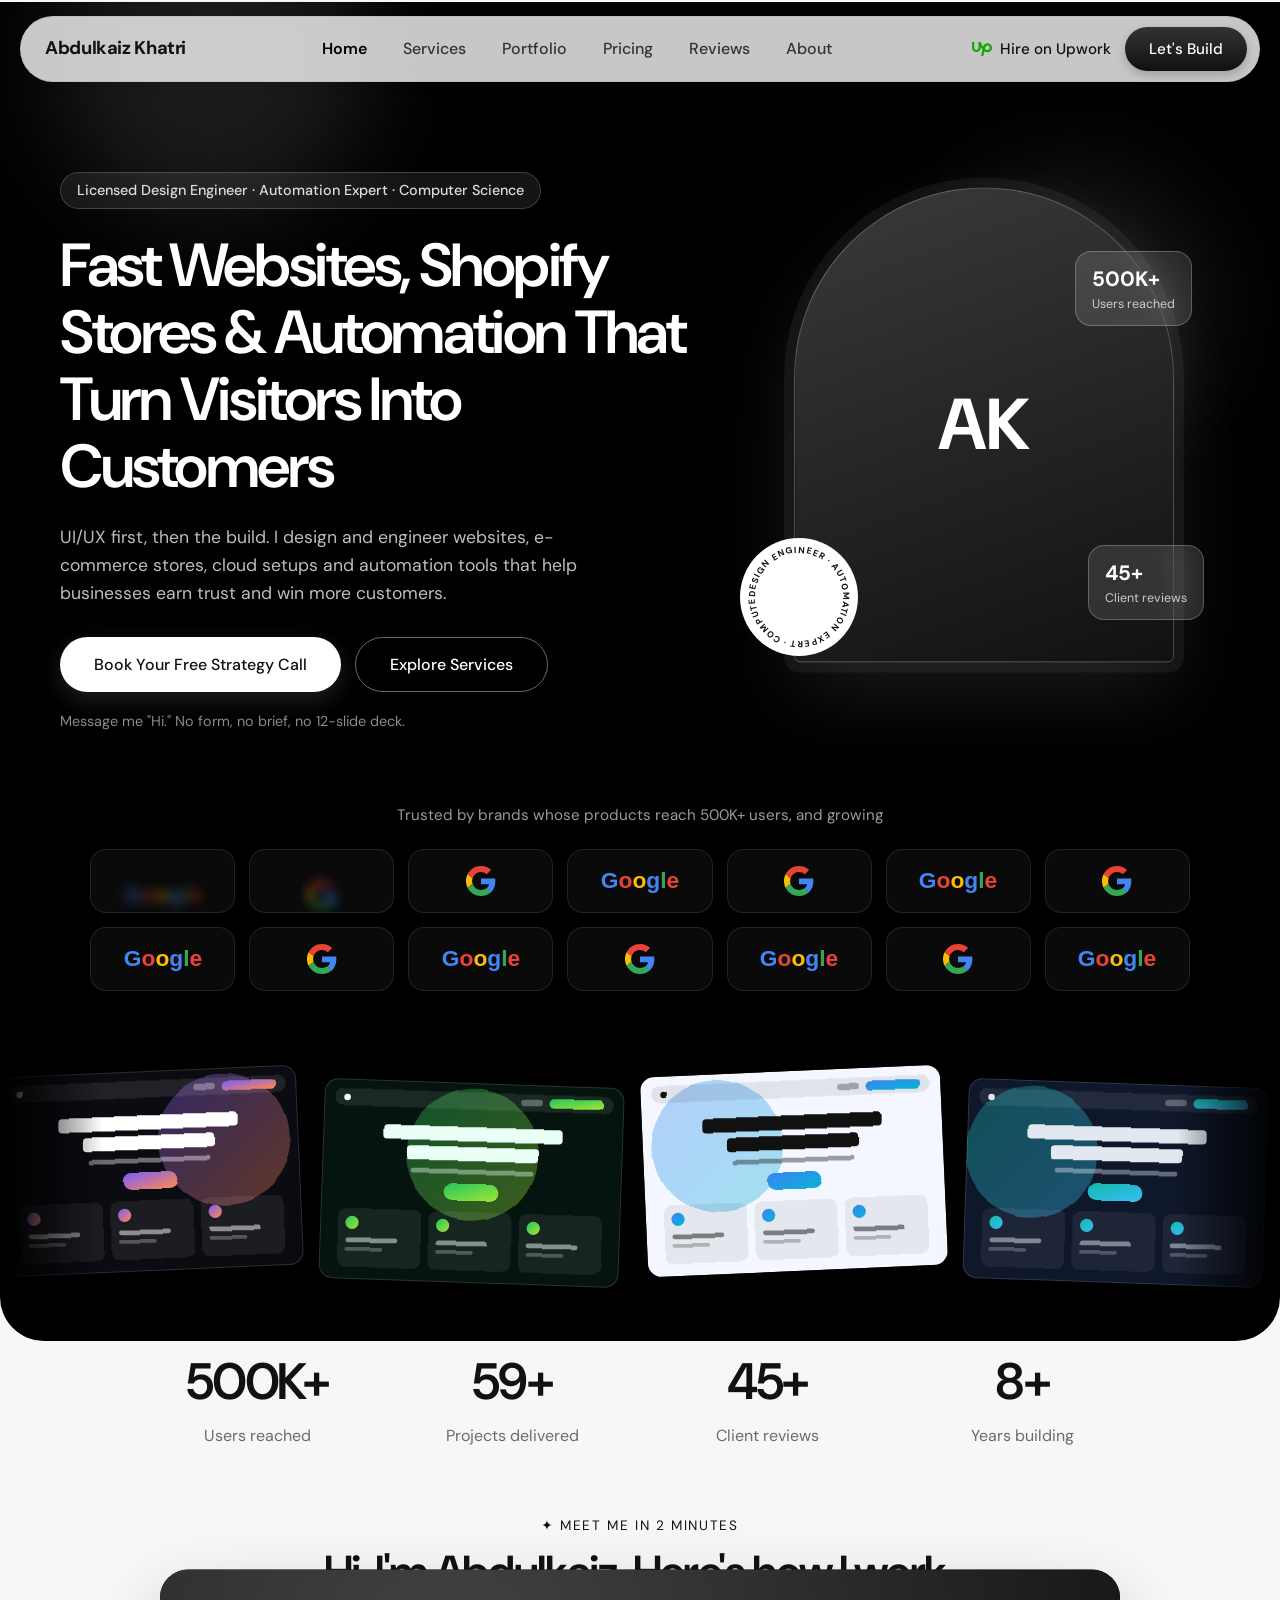
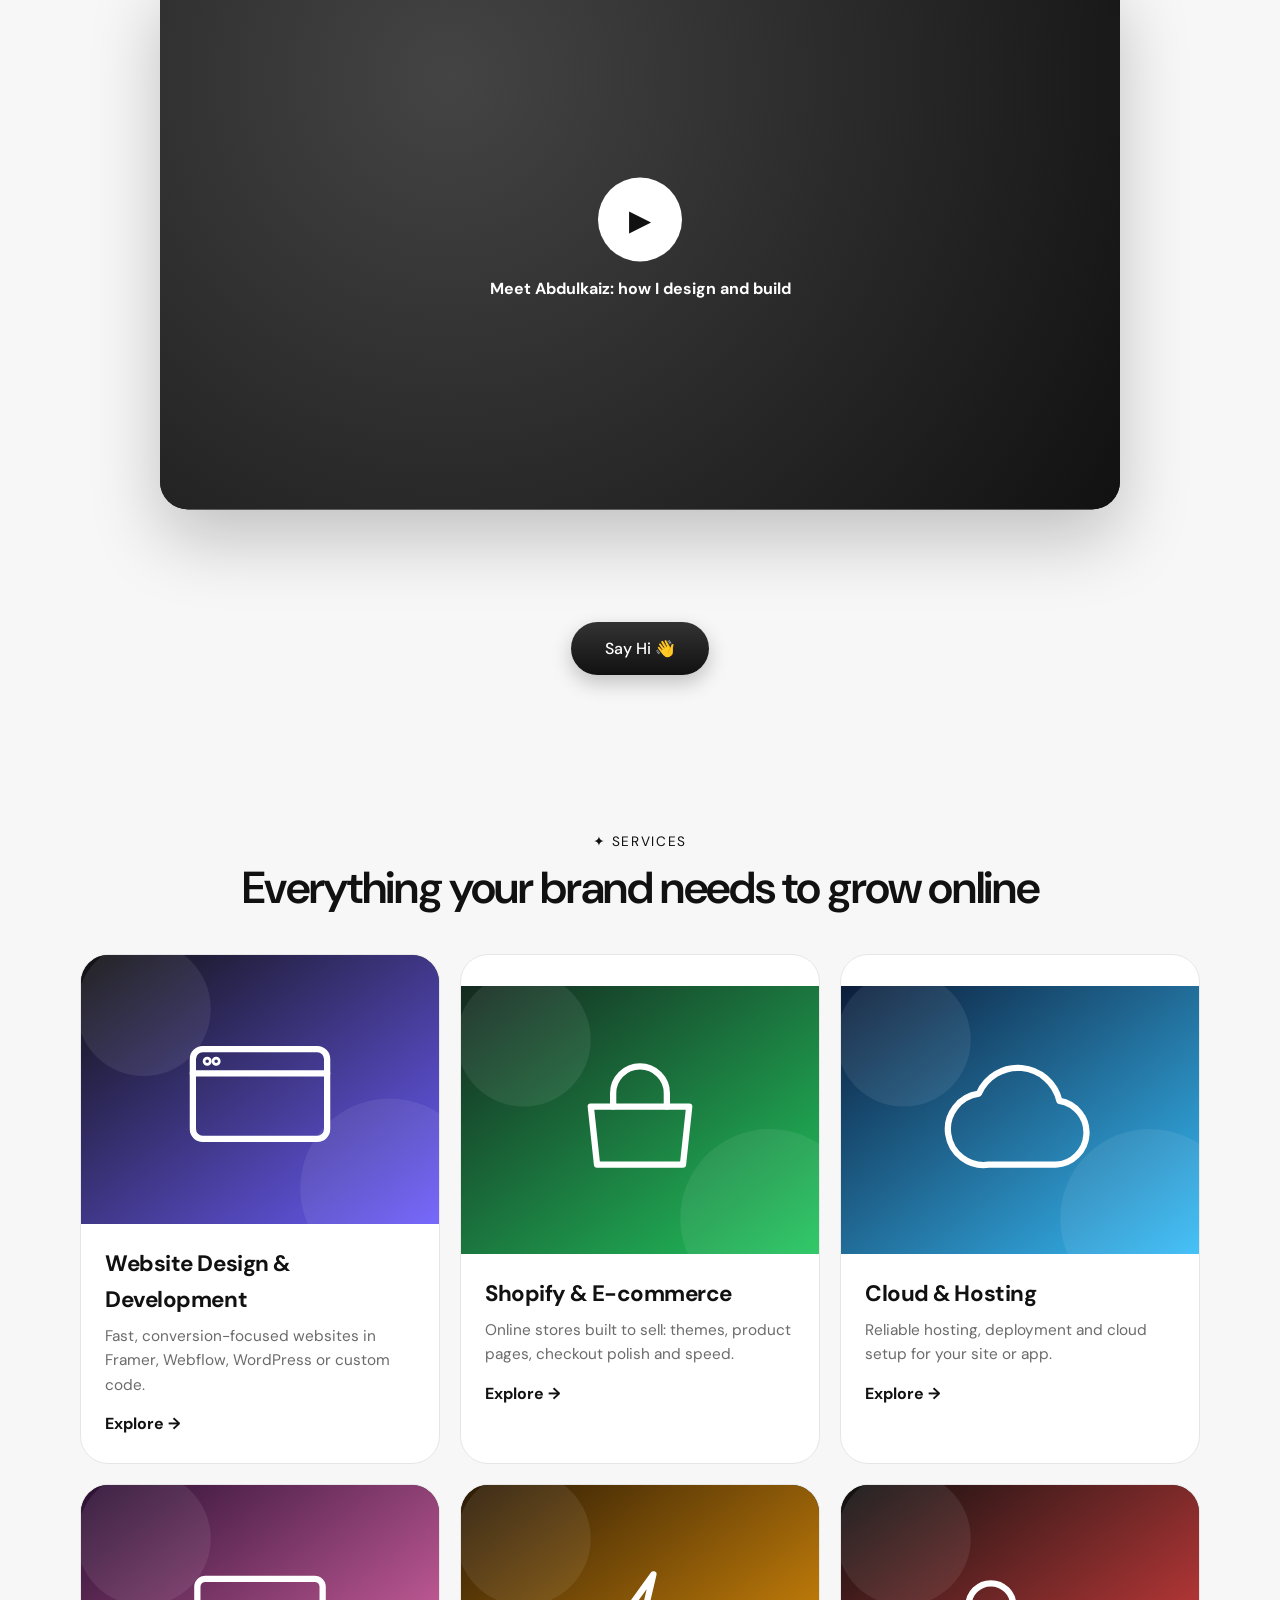
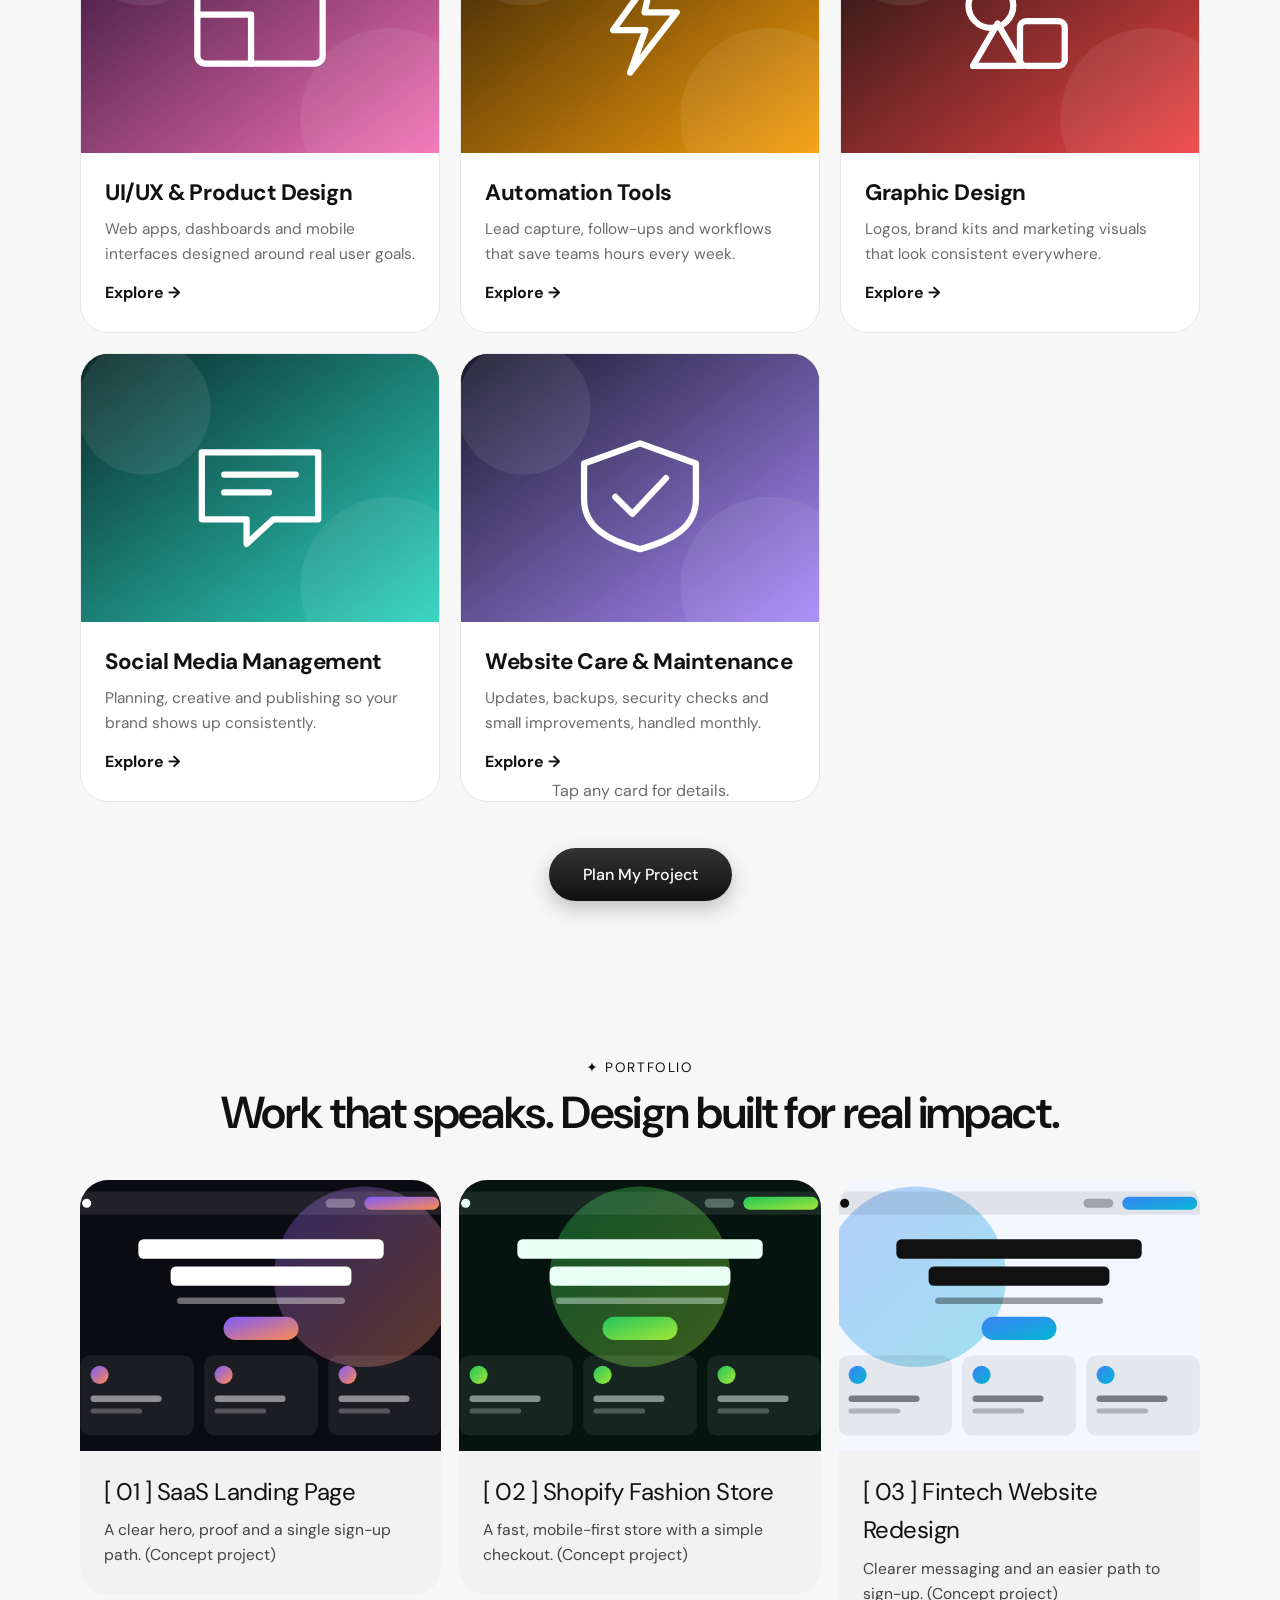
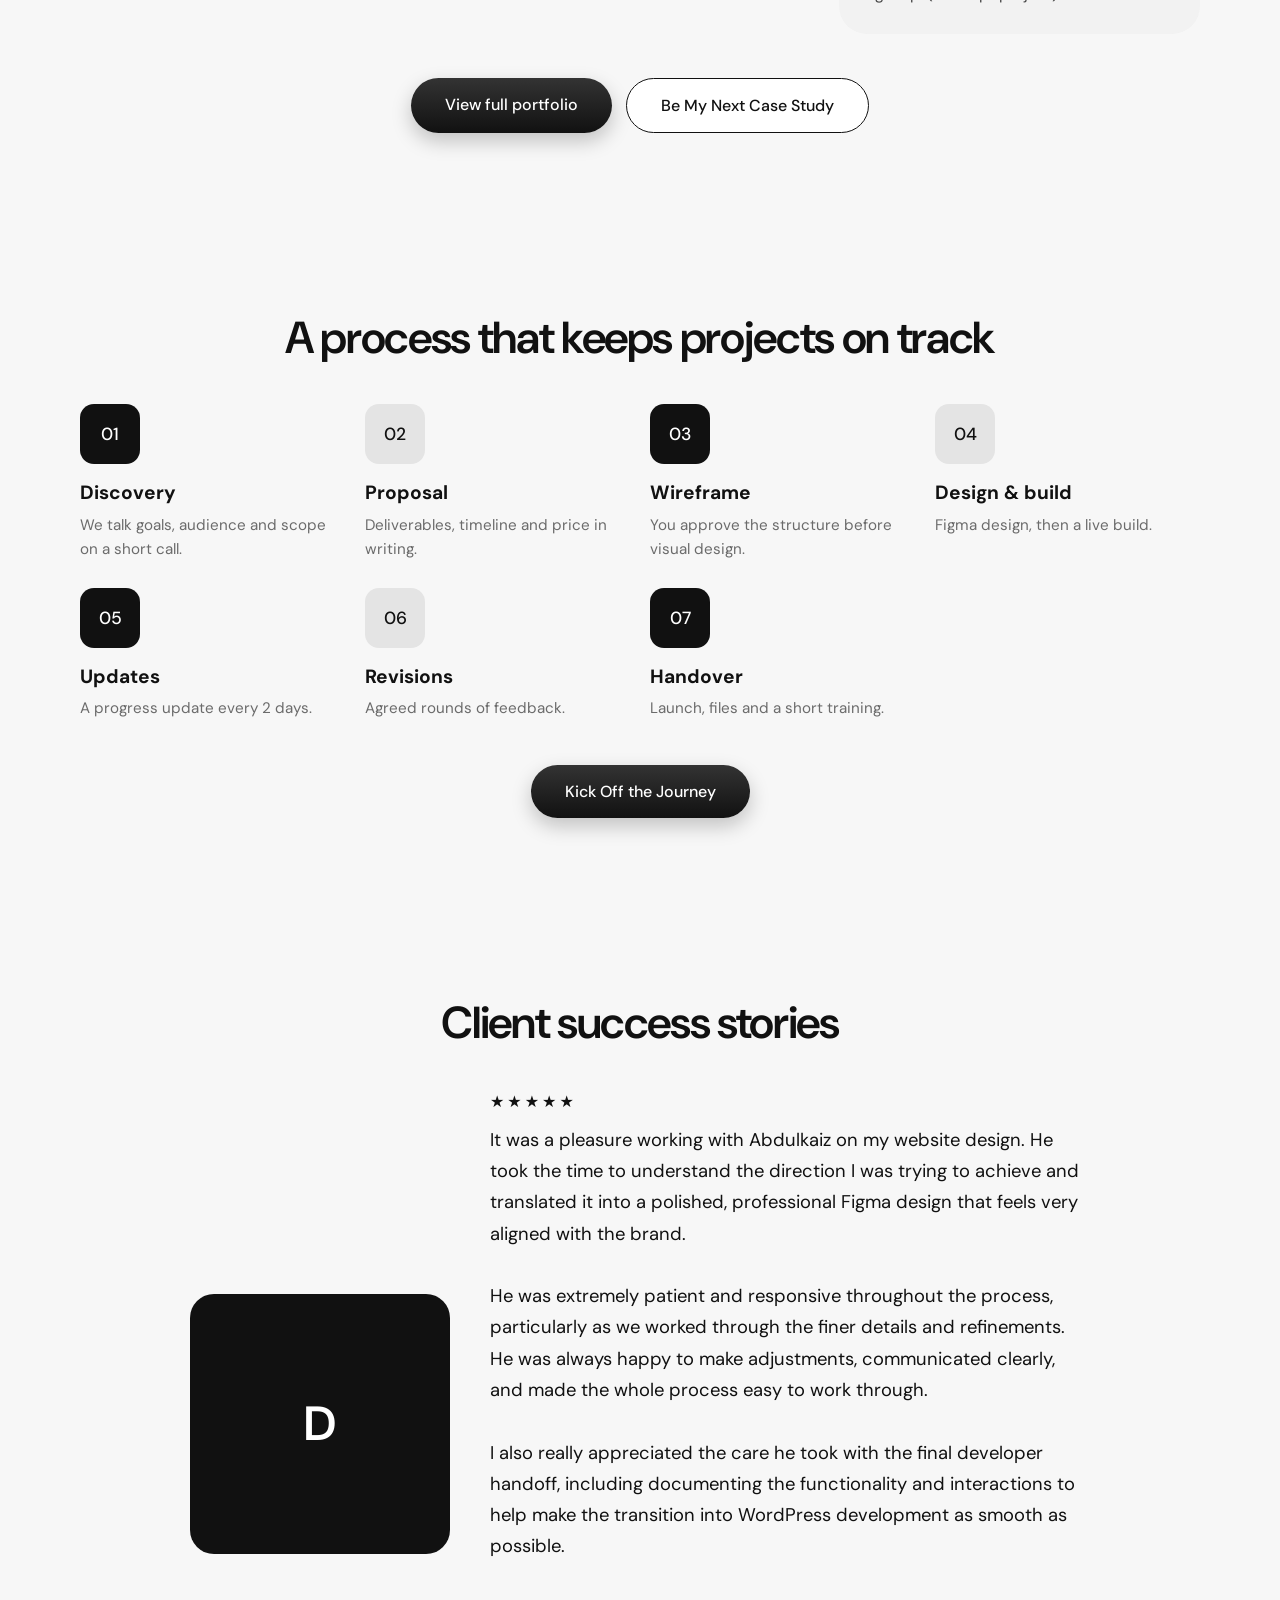
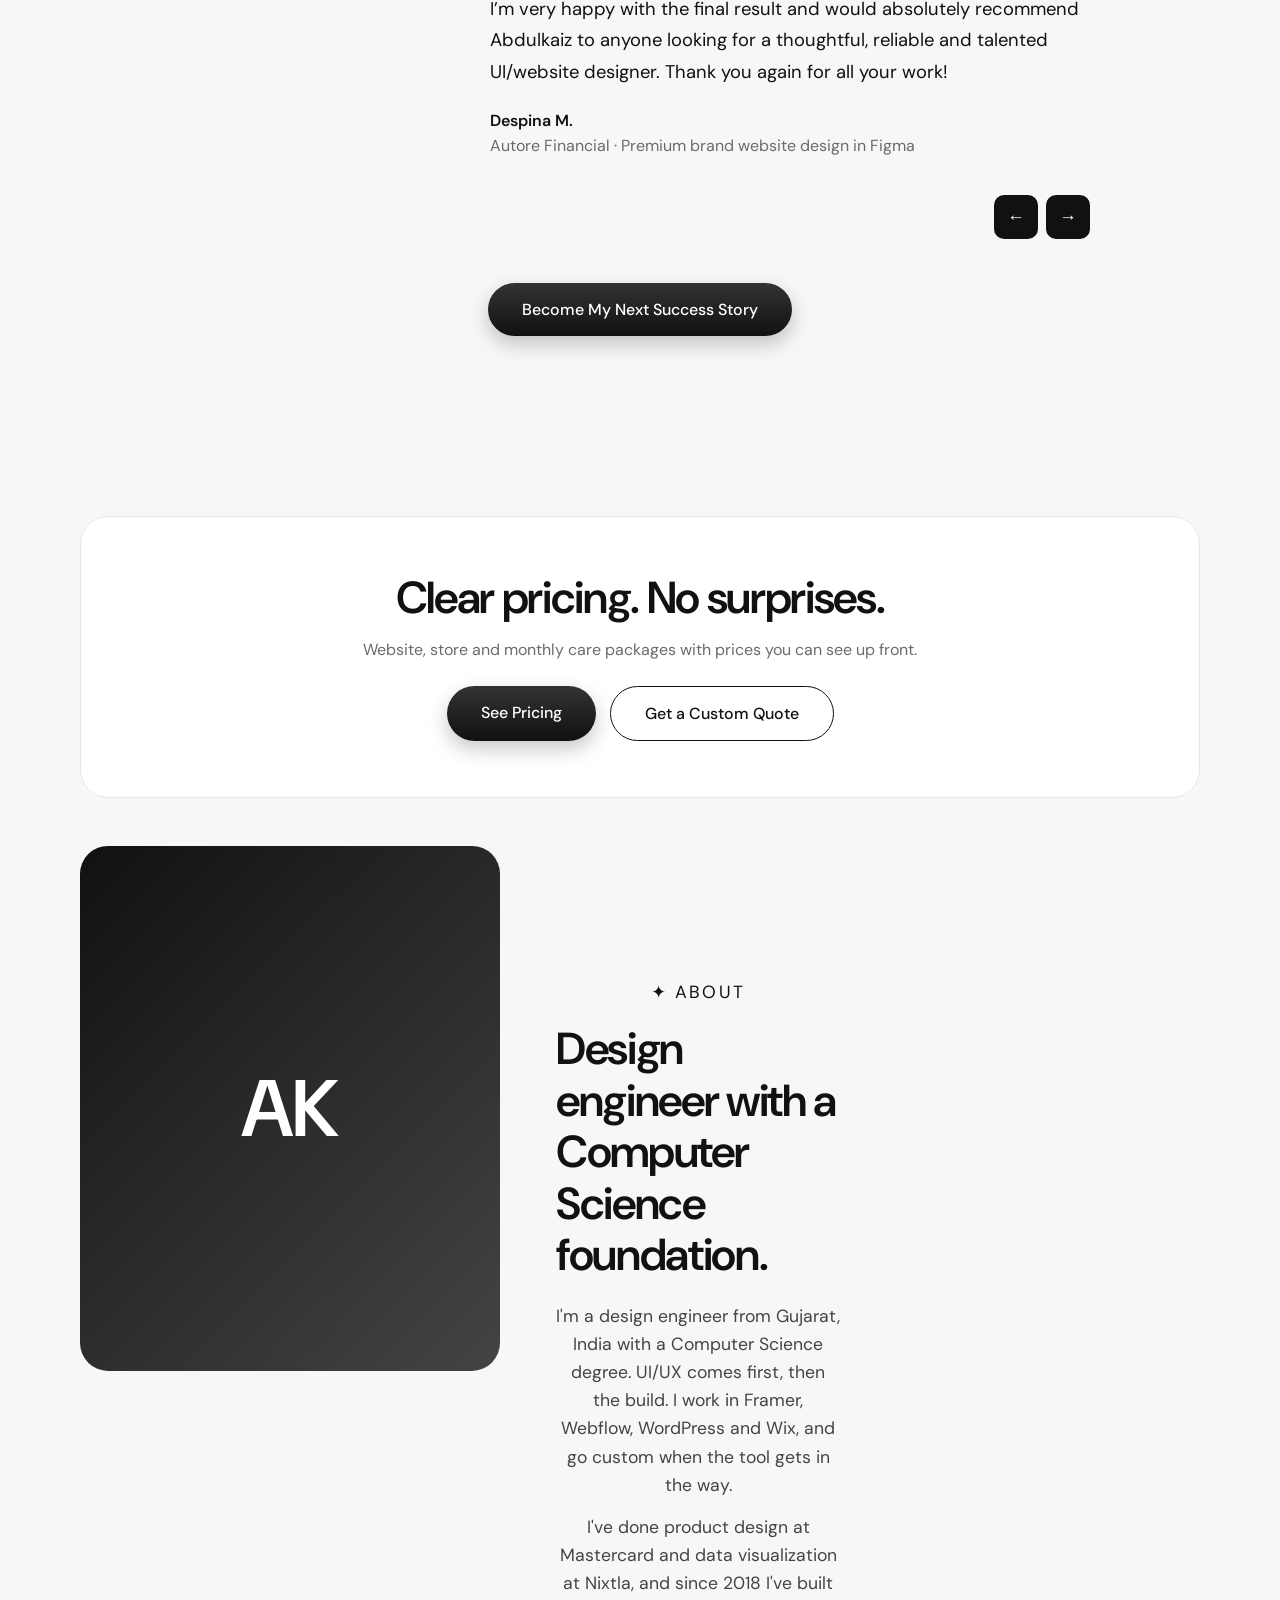
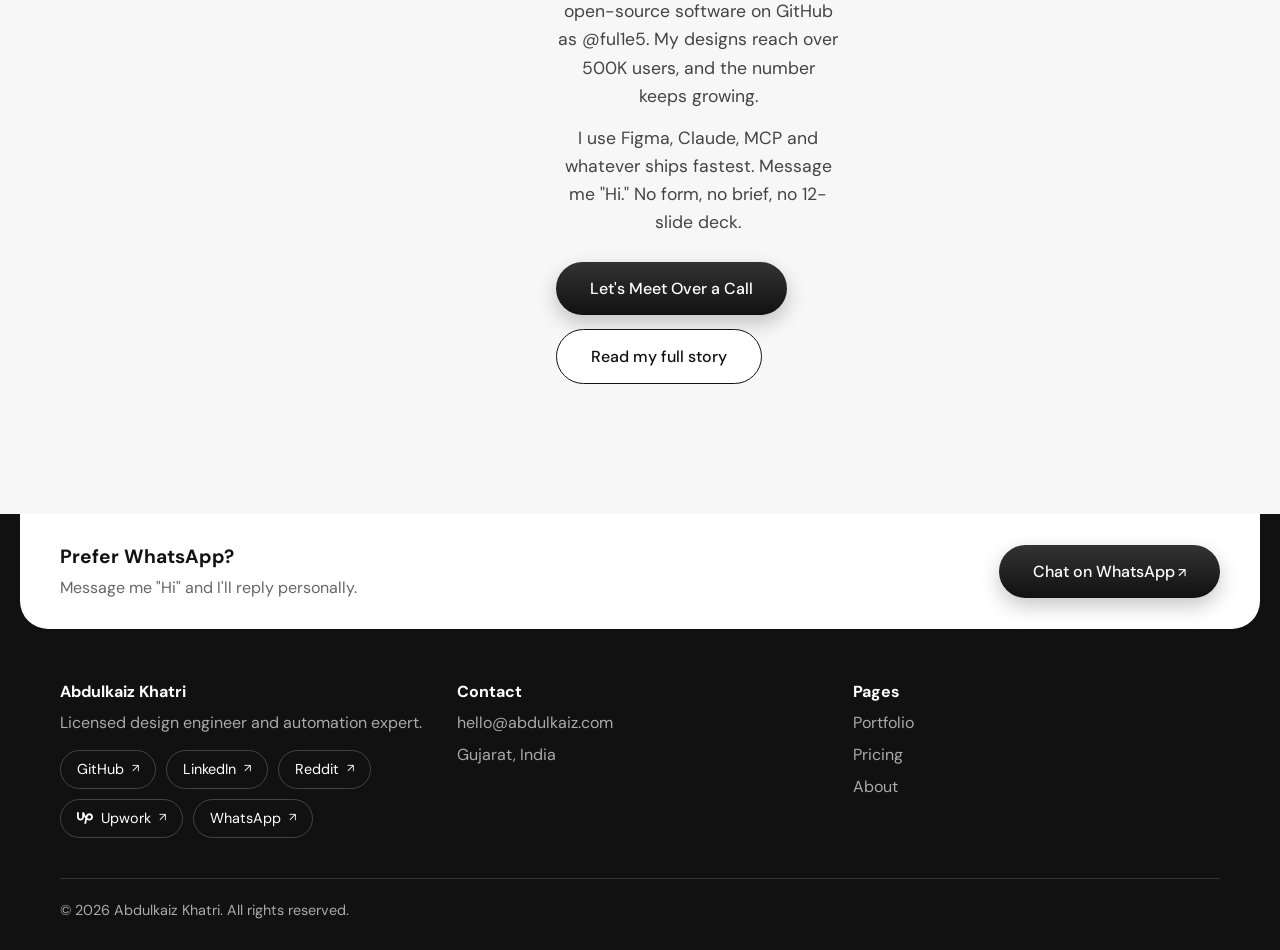
==== index.html @ 9e5b716e "Initial Commit" ====
<!DOCTYPE html>
<html lang="en"><head><meta charset="utf-8"><meta name="viewport" content="width=device-width, initial-scale=1">
<title>Abdulkaiz Khatri | Licensed Design Engineer &amp; Automation Expert | Computer Science</title><meta name="description" content="Licensed design engineer and automation expert with a Computer Science degree. Websites, Shopify and e-commerce, cloud services, UI/UX, graphic design, social media and automation."><meta name="keywords" content="Licensed Design Engineer, Automation Expert, Computer Science, web design, Shopify, e-commerce, cloud, UI/UX, automation">
<link rel="canonical" href="https://abdulkaiz.com/"><meta name="robots" content="index,follow,max-image-preview:large">
<meta property="og:type" content="website"><meta property="og:site_name" content="Abdulkaiz Khatri"><meta property="og:title" content="Abdulkaiz Khatri | Licensed Design Engineer &amp; Automation Expert | Computer Science"><meta property="og:description" content="Licensed design engineer and automation expert with a Computer Science degree. Websites, Shopify and e-commerce, cloud services, UI/UX, graphic design, social media and automation."><meta property="og:url" content="https://abdulkaiz.com/"><meta property="og:image" content="https://abdulkaiz.com/assets/og.png"><meta name="twitter:card" content="summary_large_image">
<link rel="icon" href="data:image/svg+xml,<svg xmlns=%27http://www.w3.org/2000/svg%27 viewBox=%270 0 100 100%27><rect width=%27100%27 height=%27100%27 rx=%2724%27 fill=%27black%27/><text x=%2750%27 y=%2768%27 font-size=%2756%27 text-anchor=%27middle%27 fill=%27white%27 font-family=%27sans-serif%27 font-weight=%27700%27>K</text></svg>">
<link rel="preconnect" href="https://fonts.googleapis.com"><link rel="preconnect" href="https://fonts.gstatic.com" crossorigin><link href="https://fonts.googleapis.com/css2?family=DM+Sans:wght@400;500;600;700&display=swap" rel="stylesheet"><link rel="stylesheet" href="style.css">
<script type="application/ld+json">{"@context":"https://schema.org","@graph":[{"@type":"Person","@id":"https://abdulkaiz.com/#me","name":"Abdulkaiz Khatri","url":"https://abdulkaiz.com/","jobTitle":"Licensed Design Engineer","description":"Design engineer and automation expert with a Bachelor of Engineering in Computer Science.","knowsAbout":["UI/UX design","Web design","Shopify","E-commerce","Cloud services","Automation","Computer Science"],"alumniOf":{"@type":"CollegeOrUniversity","name":"Gujarat Technological University"},"address":{"@type":"PostalAddress","addressRegion":"Gujarat","addressCountry":"IN"},"sameAs":["https://www.upwork.com/freelancers/abdulkaizk","https://github.com/ful1e5","https://www.linkedin.com/in/ful1e5/","https://www.reddit.com/user/ful1e5"]},{"@type":"ProfessionalService","name":"Abdulkaiz Khatri, Design Engineering & Automation","url":"https://abdulkaiz.com/","founder":{"@id":"https://abdulkaiz.com/#me"},"areaServed":"Worldwide"}]}</script>
</head><body><main>
<section class="hero dark">
  <span class="orb o1 px" data-px="-.12"></span><span class="orb o2 px" data-px=".1"></span>
  <div class="hero-grid">
    <div class="hero-copy">
      <p class="badge rise" data-t="hero_badge">Licensed Design Engineer · Automation Expert · Computer Science</p>
      <h1 class="rise" style="--d:.1s" data-t="hero_title">Fast Websites, Shopify Stores &amp; Automation That Turn Visitors Into Customers</h1>
      <p class="lead rise" style="--d:.2s" data-t="hero_lead">UI/UX first, then the build. I design and engineer websites, e-commerce stores, cloud setups and automation tools that help businesses earn trust and win more customers.</p>
      <div class="cta-row left rise" style="--d:.3s"><button class="btn btn-light" data-contact data-t="hero_cta">Book Your Free Strategy Call</button><a class="btn btn-outline" href="#services">Explore Services</a></div>
      <p class="small rise" style="--d:.4s" data-t="hero_note">Message me "Hi." No form, no brief, no 12-slide deck.</p>
    </div>
    <div class="hero-photo rise" style="--d:.3s">
      <div class="portrait px" data-px=".06" id="heroPhoto"><span>AK</span></div>
      <svg class="ring" viewBox="0 0 120 120" aria-hidden="true"><defs><path id="rc" d="M60 60m-45 0a45 45 0 1 1 90 0a45 45 0 1 1-90 0"/></defs><text><textPath href="#rc">DESIGN ENGINEER · AUTOMATION EXPERT · COMPUTER SCIENCE · </textPath></text></svg>
      <div class="chip c1"><b id="c1n">500K+</b><small id="c1l">Users reached</small></div>
      <div class="chip c2"><b id="c2n">45+</b><small id="c2l">Client reviews</small></div>
    </div>
  </div>
  <p class="logos-title" data-t="logos_title">Trusted by brands whose products reach 500K+ users, and growing</p>
  <div class="slots" id="slots" aria-label="Brands I work with"></div>
  <div class="marquee" id="marquee" aria-label="Project previews"><div class="track" id="track"></div></div>
</section>

<section class="stats reveal" id="stats" aria-label="Highlights"></section>

<section id="intro" class="section reveal"><p class="eyebrow center">✦ Meet me in 2 minutes</p><h2 data-t="video_title">Hi, I'm Abdulkaiz. Here's how I work.</h2>
  <div class="vframe px" data-px=".04" id="video"></div>
  <div class="section-cta"><button class="btn" data-contact>Say Hi 👋</button></div></section>

<section id="services" class="section reveal"><p class="eyebrow center">✦ Services</p><h2 data-t="services_title">Everything your brand needs to grow online</h2>
  <div class="svc-grid" id="services-grid"></div><p class="muted center">Tap any card for details.</p>
  <div class="section-cta"><button class="btn" data-contact>Plan My Project</button></div></section>

<section id="work" class="section reveal"><p class="eyebrow center">✦ Portfolio</p><h2 data-t="work_title">Work that speaks. Design built for real impact.</h2>
  <div class="work" id="work-grid" data-limit="3"></div>
  <div class="section-cta cta-row"><a class="btn" href="portfolio.html">View full portfolio</a><button class="btn btn-ghost" data-contact>Be My Next Case Study</button></div></section>

<section id="process" class="section reveal"><h2 data-t="process_title">A process that keeps projects on track</h2><div class="grid4" id="steps"></div>
  <div class="section-cta"><button class="btn" data-contact>Kick Off the Journey</button></div></section>

<section id="reviews" class="section reveal"><h2 data-t="reviews_title">Client success stories</h2><div class="review" id="review"></div>
  <div class="review-nav"><span></span><div><button class="sq" id="prev" aria-label="Previous review">←</button><button class="sq" id="next" aria-label="Next review">→</button></div></div>
  <div class="section-cta"><button class="btn" data-contact>Become My Next Success Story</button></div></section>

<section class="section reveal"><div class="cta"><h2 data-t="pricing_cta_title">Clear pricing. No surprises.</h2><p class="muted">Website, store and monthly care packages with prices you can see up front.</p>
  <div class="cta-row" style="margin-top:24px"><a class="btn" href="pricing.html">See Pricing</a><button class="btn btn-ghost" data-contact>Get a Custom Quote</button></div></div></section>

<section id="about" class="section reveal"><div class="about">
  <div class="photo px" data-px=".05" id="photo"><span>AK</span></div>
  <div><p class="eyebrow">✦ About</p><h2 class="left" data-t="about_title">Design engineer with a Computer Science foundation.</h2>
  <div id="story"><p>I'm a design engineer from Gujarat, India with a Computer Science degree. UI/UX comes first, then the build. I work in Framer, Webflow, WordPress, Shopify and Wix, and go custom when the tool gets in the way.</p><p>My designs reach over 500K users, and the number keeps growing. Message me "Hi." No form, no brief, no 12-slide deck.</p></div>
  <div class="cta-row left"><button class="btn" data-contact>Let's Meet Over a Call</button><a class="btn btn-ghost" href="about.html">Read my full story</a></div></div></div></section>
</main>
<script src="content/seed.js"></script><script src="script.js"></script></body></html>
---- style.css ----
:root{--bg:#f7f7f7;--ink:#111;--muted:#6b6b6b;--line:#e6e6e6;--card:#fff}
*{box-sizing:border-box;margin:0}
html{scroll-behavior:smooth}
body{font-family:'DM Sans',system-ui,sans-serif;background:var(--bg);color:var(--ink);line-height:1.6;-webkit-font-smoothing:antialiased}
a{color:inherit;text-decoration:none}
.nav-wrap{position:sticky;top:0;z-index:10;padding:16px 20px}
.nav{max-width:1240px;margin:auto;background:#fff;border-radius:999px;box-shadow:0 2px 12px rgba(0,0,0,.06);display:flex;align-items:center;justify-content:space-between;padding:10px 12px 10px 24px}
.logo{font-weight:700;font-size:1.15rem;letter-spacing:-.02em}
.links{display:flex;gap:36px;list-style:none;padding:0}
.links a{font-weight:500;color:#333}.links a:hover{color:#000}
.btn{display:inline-block;background:linear-gradient(#333,#111);color:#fff;font:500 1rem 'DM Sans',sans-serif;padding:16px 34px;border:0;border-radius:999px;box-shadow:0 8px 20px rgba(0,0,0,.22);cursor:pointer;transition:transform .15s}
.btn:hover{transform:translateY(-2px)}
.btn-sm{padding:12px 24px;font-size:.95rem;box-shadow:0 4px 10px rgba(0,0,0,.2)}
.hero{text-align:center;padding:90px 20px 0;overflow:hidden}
h1{font-size:clamp(2.4rem,6vw,4.6rem);line-height:1.1;letter-spacing:-.04em;font-weight:600;max-width:900px;margin:0 auto 28px}
h2{font-size:clamp(1.8rem,4vw,2.8rem);letter-spacing:-.03em;line-height:1.15;text-align:center;margin-bottom:40px;font-weight:600}
.lead{max-width:640px;margin:0 auto 36px;color:#444;font-size:1.1rem}
.muted{color:var(--muted)}.small{font-size:.9rem;margin-top:16px}.center{text-align:center;margin:-24px 0 36px}
.strip{display:flex;gap:20px;justify-content:center;margin-top:70px;padding-bottom:50px;transform:perspective(1200px) rotateX(8deg)}
.tile{flex:0 0 260px;height:180px;border-radius:14px;border:1px solid var(--line);box-shadow:0 14px 30px rgba(0,0,0,.12);padding:18px;display:flex;align-items:flex-end;font-weight:600;font-size:1.05rem;letter-spacing:-.02em}
.tile:nth-child(odd){transform:rotate(-3deg)}.tile:nth-child(even){transform:rotate(2deg) translateY(10px)}
.tone0{background:#fff}.tone1{background:#111;color:#fff}.tone2{background:#e9e9e9}.tone3{background:linear-gradient(135deg,#222,#666);color:#fff}
.section{max-width:1160px;margin:auto;padding:90px 20px}
.grid3{display:grid;grid-template-columns:repeat(auto-fit,minmax(280px,1fr));gap:20px}
.card{background:var(--card);border:1px solid var(--line);border-radius:22px;padding:28px}
.card h3{margin:14px 0 8px;font-size:1.3rem;letter-spacing:-.02em}.card p{color:var(--muted)}
.num{display:inline-block;background:#111;color:#fff;border-radius:10px;padding:2px 12px;font-weight:500;font-size:.9rem}
.proj .tile{flex:none;width:100%;height:190px;margin-bottom:18px;transform:none!important;box-shadow:none}
.proj dl{margin-top:12px;font-size:.95rem}.proj dt{font-weight:600;margin-top:10px}.proj dd{color:var(--muted)}
.tag{font-size:.75rem;border:1px solid var(--line);border-radius:999px;padding:2px 10px;color:var(--muted);margin-left:8px;font-weight:500;vertical-align:middle}
.steps{list-style:none;padding:0;counter-reset:s;display:grid;grid-template-columns:repeat(auto-fit,minmax(300px,1fr));gap:16px}
.steps li{counter-increment:s;background:#fff;border:1px solid var(--line);border-radius:18px;padding:22px 24px;display:flex;flex-direction:column}
.steps li:before{content:counter(s,decimal-leading-zero);font-weight:600;margin-bottom:6px}
.steps span{color:var(--muted)}
.about{max-width:760px;text-align:center}.about p{margin-bottom:18px;font-size:1.1rem}
.cta{background:#fff;border:1px solid var(--line);border-radius:28px;padding:56px 28px;text-align:center}
.cta h2{margin-bottom:12px}
.form{max-width:520px;margin:32px auto 0;display:grid;gap:12px;text-align:left}
.form input,.form textarea{font:inherit;padding:14px 18px;border:1px solid var(--line);border-radius:16px;background:var(--bg)}
.form input:focus,.form textarea:focus{outline:2px solid #111}.form .btn{justify-self:center;margin-top:8px}
.footer{background:#111;color:#fff;padding:60px 20px 28px;margin-top:40px}
.foot-grid{max-width:1160px;margin:auto;display:grid;grid-template-columns:repeat(auto-fit,minmax(200px,1fr));gap:30px}
.footer p{color:#aaa;margin-top:6px}.footer a:hover{color:#fff}
.copy{max-width:1160px;margin:40px auto 0!important;border-top:1px solid #333;padding-top:20px;font-size:.9rem}
@media(max-width:820px){.links{display:none}.nav{padding-left:18px}.hero{padding-top:50px}.strip{overflow-x:auto;justify-content:flex-start;transform:none}}

/* ===== v2 additions ===== */
.nav-cta{display:flex;gap:10px;align-items:center}
.btn-ghost{background:#fff;color:#111;border:1px solid #111;box-shadow:none}
.cta-row{display:flex;gap:14px;justify-content:center;flex-wrap:wrap}.cta-row.left{justify-content:flex-start;margin-top:26px}
.badge{display:inline-block;background:#fff;border:1px solid var(--line);border-radius:999px;padding:6px 16px;font-size:.9rem;margin-bottom:24px}
.eyebrow{letter-spacing:.12em;text-transform:uppercase;font-size:.85rem;margin-bottom:10px}
.section-cta{text-align:center;margin-top:44px}
h2.left{text-align:left}
.hero{position:relative}
.hero:before{content:"";position:absolute;left:50%;top:-80px;width:620px;height:620px;transform:translateX(-50%);background:radial-gradient(circle,rgba(0,0,0,.06),transparent 65%);animation:glow 8s ease-in-out infinite alternate;z-index:-1}
@keyframes glow{to{transform:translateX(-50%) scale(1.25);opacity:.6}}
.rise{opacity:0;transform:translateY(22px);animation:rise .8s cubic-bezier(.2,.7,.2,1) forwards;animation-delay:var(--d,0s)}
@keyframes rise{to{opacity:1;transform:none}}
.reveal{opacity:0;transform:translateY(28px);transition:opacity .8s,transform .8s}.reveal.in{opacity:1;transform:none}
.marquee{margin:60px -20px 0;overflow:hidden;padding:20px 0 50px;mask-image:linear-gradient(90deg,transparent,#000 8%,#000 92%,transparent)}
.track{display:flex;gap:22px;width:max-content;animation:slide 45s linear infinite;perspective:1200px}
.marquee:hover .track{animation-play-state:paused}
@keyframes slide{to{transform:translateX(-50%)}}
.track .tile{flex:0 0 300px;height:200px;margin:0;background-size:cover;background-position:center}
.track .tile:nth-child(odd){transform:rotate(-2.5deg)}.track .tile:nth-child(even){transform:rotate(2deg) translateY(12px)}
.stats{max-width:1000px;margin:0 auto;padding:10px 20px;display:grid;grid-template-columns:repeat(auto-fit,minmax(180px,1fr));gap:20px;text-align:center}
.stats b{display:block;font-size:clamp(2.2rem,5vw,3.2rem);letter-spacing:-.04em;font-weight:600}.stats span{color:var(--muted)}
.work{display:grid;grid-template-columns:repeat(auto-fit,minmax(300px,1fr));gap:18px;align-items:start}
.pcard{background:#f2f2f2;border-radius:28px;overflow:hidden;transition:transform .3s,box-shadow .3s;display:block}
.pcard:hover{transform:translateY(-6px);box-shadow:0 18px 40px rgba(0,0,0,.1)}
.pimg{aspect-ratio:4/3;background:#ddd center/cover;overflow:hidden}.pimg img{width:100%;height:100%;object-fit:cover;transition:transform .6s}.pcard:hover .pimg img{transform:scale(1.05)}
.pimg.ph{display:flex;align-items:flex-end;padding:20px;font-weight:600}.pbody{padding:22px 24px 28px}
.pbody h3{font-size:1.5rem;font-weight:400;letter-spacing:-.02em;margin-bottom:6px}.pbody p{color:#444;font-size:.98rem}
.pbody small{display:block;margin-top:10px;color:var(--muted)}
.grid4{display:grid;grid-template-columns:repeat(auto-fit,minmax(220px,1fr));gap:26px 20px}
.step i{font-style:normal;display:inline-grid;place-items:center;width:60px;height:60px;border-radius:14px;background:#111;color:#fff;font-weight:500;font-size:1.1rem;margin-bottom:14px}
.step:nth-child(even) i{background:#e4e4e4;color:#111}.step h3{font-size:1.2rem;margin-bottom:4px}.step p{color:var(--muted);font-size:.95rem}
.review{display:grid;grid-template-columns:260px 1fr;gap:40px;align-items:center;max-width:900px;margin:auto;min-height:240px;transition:opacity .35s}
.review.fade{opacity:0}.avatar{width:100%;aspect-ratio:1;border-radius:24px;background:#111;color:#fff;display:grid;place-items:center;font-size:3rem;font-weight:600;overflow:hidden}.avatar img{width:100%;height:100%;object-fit:cover}
.review blockquote{font-size:1.15rem;line-height:1.7}.review cite{display:block;margin-top:20px;font-style:normal;font-weight:600}.review cite span{display:block;color:var(--muted);font-weight:400}
.review-nav{max-width:900px;margin:36px auto 0;display:flex;justify-content:space-between;align-items:center}
.sq{width:44px;height:44px;border-radius:10px;border:0;background:#111;color:#fff;font-size:1.1rem;cursor:pointer;margin-left:8px;transition:transform .15s}.sq:hover{transform:scale(1.08)}
.plan{background:#fff;border:1px solid var(--line);border-radius:24px;padding:28px;display:flex;flex-direction:column;transition:transform .3s}.plan:hover{transform:translateY(-6px)}
.plan.pop{background:#111;color:#fff}.plan .tagp{align-self:flex-start;background:#f2f2f2;color:#111;border-radius:10px;padding:4px 14px;font-weight:600}
.price{font-size:2.8rem;font-weight:600;letter-spacing:-.04em;margin:14px 0}.price small{font-size:1rem;font-weight:400;color:var(--muted)}
.plan ul{list-style:none;padding:0;margin:0 0 26px;flex:1}.plan li{padding:10px 0;border-bottom:1px dashed #ddd;font-size:.95rem}.plan.pop li{border-color:#444}.plan li:before{content:"✓  "}
.plan.pop .btn{background:#fff;color:#111}
.about{display:grid;grid-template-columns:minmax(260px,420px) 1fr;gap:56px;align-items:center}
.photo{aspect-ratio:4/5;border-radius:28px;background:linear-gradient(135deg,#111,#444);color:#fff;display:grid;place-items:center;font-size:5rem;font-weight:600;overflow:hidden}.photo img{width:100%;height:100%;object-fit:cover}
#story p{color:#444;margin-bottom:14px}.social{margin-top:20px;color:var(--muted)}.social a:hover,.ul{text-decoration:underline}
.about h2{margin-bottom:20px}
@media(max-width:820px){.nav-cta .btn-ghost{display:none}.review,.about{grid-template-columns:1fr}.review .avatar{max-width:160px}}
@media(prefers-reduced-motion:reduce){*{animation:none!important;transition:none!important}.rise,.reveal{opacity:1;transform:none}}

/* ===== v3: shared UI, popup, timeline ===== */
.nav{background:rgba(255,255,255,.78);backdrop-filter:blur(14px);-webkit-backdrop-filter:blur(14px);border:1px solid rgba(0,0,0,.05)}
.page-head{text-align:center;padding-bottom:30px}.page-head h1{margin-bottom:16px}.grid2{display:grid;grid-template-columns:repeat(auto-fit,minmax(280px,1fr));gap:20px}
.door{display:flex;flex-direction:column;gap:12px;align-items:flex-start}.door h3{margin:0}.door .btn{margin-top:auto}
.chips{display:flex;flex-wrap:wrap;gap:10px;justify-content:center;max-width:820px;margin:auto}
.chips span,.chip{background:#fff;border:1px solid var(--line);border-radius:999px;padding:7px 16px;font-size:.92rem;transition:.2s}.chips span:hover{background:#111;color:#fff;transform:translateY(-2px)}
.tl{position:relative;max-width:820px;margin:0 auto;padding-left:34px}
.tl:before{content:"";position:absolute;left:7px;top:6px;bottom:6px;width:2px;background:linear-gradient(#111,#ddd)}
.ti{position:relative;background:#fff;border:1px solid var(--line);border-radius:20px;padding:22px 24px;margin-bottom:18px;transition:transform .3s,box-shadow .3s}
.ti:hover{transform:translateX(4px);box-shadow:0 10px 26px rgba(0,0,0,.07)}
.ti:before{content:"";position:absolute;left:-34px;top:28px;width:16px;height:16px;border-radius:50%;background:#111;border:3px solid var(--bg);box-shadow:0 0 0 2px #111}
.ti h3{font-size:1.2rem;letter-spacing:-.02em}.ti .org{font-weight:500;margin:2px 0}.ti .when{color:var(--muted);font-size:.9rem;margin-bottom:10px}.ti p{color:#444;font-size:.96rem}.ti .chip{display:inline-block;margin:12px 6px 0 0;padding:4px 12px;font-size:.82rem}
/* mobile menu */
.burger{display:none;width:44px;height:44px;border-radius:50%;border:0;background:#111;cursor:pointer;position:relative}
.burger span{position:absolute;left:13px;right:13px;height:2px;background:#fff;border-radius:2px;transition:.3s}.burger span:first-child{top:18px}.burger span:last-child{top:25px}
.burger[aria-expanded=true] span:first-child{top:21px;transform:rotate(45deg)}.burger[aria-expanded=true] span:last-child{top:21px;transform:rotate(-45deg)}
.mobile{position:absolute;left:20px;right:20px;top:80px;background:rgba(255,255,255,.94);backdrop-filter:blur(18px);-webkit-backdrop-filter:blur(18px);border-radius:24px;padding:10px;box-shadow:0 20px 50px rgba(0,0,0,.15);opacity:0;visibility:hidden;transform:translateY(-10px);transition:.3s;display:grid}
.mobile.open{opacity:1;visibility:visible;transform:none}.mobile a{padding:14px 18px;border-radius:14px;font-weight:500}.mobile a:hover{background:#f2f2f2}
.links a.on{color:#000;font-weight:600}
/* contact popup */
.ov{position:fixed;inset:0;z-index:100;display:grid;place-items:center;padding:16px;background:rgba(17,17,17,.32);backdrop-filter:blur(12px);-webkit-backdrop-filter:blur(12px);opacity:0;visibility:hidden;transition:opacity .35s,visibility .35s}
.ov.open{opacity:1;visibility:visible}
.modal{position:relative;background:#fff;border-radius:28px;width:min(500px,100%);max-height:92vh;overflow:auto;padding:30px;box-shadow:0 30px 80px rgba(0,0,0,.28);transform:translateY(26px) scale(.96);transition:transform .45s cubic-bezier(.2,.8,.2,1)}
.ov.open .modal{transform:none}.modal h2{text-align:left;font-size:1.7rem;margin-bottom:6px}.modal>p{color:var(--muted);margin-bottom:20px}
.x{position:absolute;top:16px;right:16px;width:38px;height:38px;border-radius:50%;border:0;background:#f2f2f2;font-size:1.2rem;cursor:pointer;transition:.2s}.x:hover{background:#111;color:#fff;transform:rotate(90deg)}
.opts{display:grid;gap:10px}
.opt{display:flex;align-items:center;gap:14px;padding:14px 16px;border:1px solid var(--line);border-radius:16px;background:#fff;font:inherit;text-align:left;cursor:pointer;transition:.2s;width:100%}
.opt:hover{border-color:#111;transform:translateX(4px)}.opt i{font-style:normal;display:grid;place-items:center;width:40px;height:40px;border-radius:12px;background:#111;color:#fff;flex:none}
.opt b{display:block;font-weight:600}.opt small{color:var(--muted)}
.ov.open .opt,.ov.open .mform{animation:pop .5s both;animation-delay:calc(var(--i,0)*.07s + .12s)}
@keyframes pop{from{opacity:0;transform:translateY(14px)}}
.or{text-align:center;color:var(--muted);font-size:.85rem;margin:18px 0 12px}
.mform{display:grid;gap:10px}.mform input,.mform textarea{font:inherit;padding:13px 16px;border:1px solid var(--line);border-radius:14px;background:var(--bg)}.mform input:focus,.mform textarea:focus{outline:2px solid #111}
.mform .btn{width:100%}
body.lock{overflow:hidden}
/* floating chat */
.fab{position:fixed;right:20px;bottom:20px;z-index:50;border:0;border-radius:999px;background:linear-gradient(#333,#111);color:#fff;font:500 .95rem 'DM Sans',sans-serif;padding:14px 22px;box-shadow:0 10px 26px rgba(0,0,0,.3);cursor:pointer;animation:rise .8s 1.5s both,bob 3.5s 2.5s ease-in-out infinite}
@keyframes bob{50%{transform:translateY(-5px)}}
.footer a[target]:after{content:" ↗";font-size:.8em}
@media(max-width:820px){.burger{display:block}.modal{padding:24px 20px;border-radius:24px}.fab{right:14px;bottom:14px}.nav-cta .btn-sm{padding:11px 18px}.tl{padding-left:28px}.ti:before{left:-28px}.hero{padding-top:40px}.track .tile{flex-basis:240px;height:160px}}

/* ===== v4 ===== */
.px{transform:translate3d(0,var(--py,0px),0);will-change:transform}
.orb{position:absolute;border-radius:50%;filter:blur(50px);z-index:-1;background:rgba(0,0,0,.07)}.o1{width:320px;height:320px;left:4%;top:60px}.o2{width:260px;height:260px;right:6%;top:240px}
.hero{padding-bottom:20px}.badge{font-weight:500}
.btn{position:relative;overflow:hidden;transition:transform .2s,box-shadow .2s}
.btn:before{content:"";position:absolute;top:0;left:-70%;width:50%;height:100%;background:linear-gradient(90deg,transparent,rgba(255,255,255,.35),transparent);transform:skewX(-20deg);transition:left .6s}
.btn:hover:before{left:130%}.btn:hover{transform:translateY(-3px);box-shadow:0 12px 26px rgba(0,0,0,.28)}.btn:active{transform:scale(.97)}
.btn-ghost:before{background:linear-gradient(90deg,transparent,rgba(0,0,0,.08),transparent)}
.links a,.footer a:not(.btn):not(.soc){background:linear-gradient(currentColor,currentColor) 0 100%/0 1.5px no-repeat;transition:background-size .3s}
.links a:hover,.footer a:not(.btn):not(.soc):hover{background-size:100% 1.5px}
.uplink{display:inline-flex;align-items:center;gap:8px;font-weight:500;font-size:.95rem;padding:6px 4px;background:linear-gradient(#14a800,#14a800) 0 100%/0 1.5px no-repeat;transition:background-size .3s,color .2s}
.uplink:hover{background-size:100% 1.5px;color:#14a800}.uplink svg{width:20px;height:20px;fill:#14a800}
.vframe{max-width:960px;margin:0 auto;aspect-ratio:16/9;border-radius:28px;overflow:hidden;background:#111;box-shadow:0 30px 70px rgba(0,0,0,.22);position:relative}
.vframe video,.vframe iframe{width:100%;height:100%;border:0;object-fit:cover;display:block}
.vph{position:absolute;inset:0;display:grid;place-items:center;color:#fff;text-align:center;background:radial-gradient(circle at 30% 20%,#444,#111)}
.play{width:84px;height:84px;border-radius:50%;background:#fff;color:#111;display:grid;place-items:center;font-size:1.8rem;margin:0 auto 14px;animation:pulse 2.4s infinite}
@keyframes pulse{0%{box-shadow:0 0 0 0 rgba(255,255,255,.5)}100%{box-shadow:0 0 0 28px rgba(255,255,255,0)}}
.logos{text-align:center;padding-bottom:30px}.logos h2{font-size:clamp(1.4rem,3vw,2rem);margin-bottom:30px}
.logo-row{display:flex;flex-wrap:wrap;gap:12px 36px;justify-content:center;align-items:center;color:#9a9a9a;margin-bottom:40px}
.logo-row svg,.logo-row img{height:36px;width:auto;transition:color .3s,transform .3s,filter .3s}.logo-row img{filter:grayscale(1);opacity:.7}.logo-row>*:hover{color:#111;transform:scale(1.08);filter:none;opacity:1}
.stats{padding:0}
.marquee-sec{padding:10px 0 30px}.marquee{margin:0;padding:30px 0 50px}
.track .tile{transition:transform .5s cubic-bezier(.2,.8,.2,1),box-shadow .5s}
.track .tile:hover{transform:rotate(0) scale(1.08);box-shadow:0 24px 50px rgba(0,0,0,.22);z-index:2}
.marquee.in .tile{animation:tileIn .9s backwards;animation-delay:calc(var(--i,0)*.07s)}
@keyframes tileIn{from{opacity:0;transform:translateY(50px) scale(.9)}}
.svc-grid{display:grid;grid-template-columns:repeat(auto-fit,minmax(310px,1fr));gap:20px}
.scard{background:#fff;border:1px solid var(--line);border-radius:28px;overflow:hidden;cursor:pointer;transition:transform .35s,box-shadow .35s;text-align:left;padding:0;font:inherit;color:inherit}
.scard:hover{transform:translateY(-8px);box-shadow:0 22px 46px rgba(0,0,0,.12)}
.smedia{aspect-ratio:4/3;background:linear-gradient(135deg,#111,#555);color:#fff;overflow:hidden;display:grid;place-items:center;font-size:3rem;font-weight:600}
.smedia img,.smedia video{width:100%;height:100%;object-fit:cover;transition:transform .6s}.scard:hover .smedia img,.scard:hover .smedia video{transform:scale(1.07)}
.sbody{padding:22px 24px 26px}.sbody h3{font-size:1.4rem;letter-spacing:-.02em;margin-bottom:6px}.sbody p{color:var(--muted);font-size:.96rem}.sbody b{display:inline-block;margin-top:14px;transition:transform .25s}.scard:hover .sbody b{transform:translateX(6px)}
.ov .wide{width:min(940px,100%);display:grid;grid-template-columns:1.05fr 1fr;gap:28px;padding:18px}
.wide .smedia{aspect-ratio:auto;min-height:320px;border-radius:20px}.svt{padding:14px 12px 10px 0}.svt h2{text-align:left;font-size:2rem;margin:6px 0 12px}.svt p{color:#444}
.svt ul{list-style:none;padding:0;margin:18px 0 24px}.svt li{padding:9px 0;border-bottom:1px dashed #ddd}.svt li:before{content:"✓  "}
.usd{align-self:flex-start;font-size:.8rem;font-weight:600;border:1px solid currentColor;border-radius:999px;padding:3px 12px;margin-bottom:14px;opacity:.85}
.pnote{color:var(--muted);font-size:.92rem;margin:-6px 0 14px}.plan.pop .pnote{color:#bbb}
.pcta{display:grid;gap:10px}.plan.pop .btn-ghost{background:transparent;color:#fff;border-color:#fff}
.stars{color:#111;letter-spacing:3px;margin-bottom:10px}.tcard{display:flex;flex-direction:column}.tcard blockquote{flex:1}.tcard cite{margin-top:16px;font-style:normal;font-weight:600}.tcard cite span{display:block;font-weight:400;color:var(--muted)}
.footer{padding-top:0;overflow:hidden}.wa-band{background:#fff;color:#111;border-radius:0 0 28px 28px;padding:28px 20px;margin-bottom:50px}
.wa-in{max-width:1160px;margin:auto;display:flex;justify-content:space-between;align-items:center;gap:16px;flex-wrap:wrap}.wa-in b{font-size:1.2rem}.wa-in p{color:#666!important;margin:2px 0 0}
.socials{display:flex;flex-wrap:wrap;gap:10px;margin-top:14px}.soc{display:inline-flex;align-items:center;gap:8px;border:1px solid #444;border-radius:999px;padding:7px 16px;font-size:.9rem;color:#fff!important;transition:.25s}.soc:hover{background:#fff;color:#111!important;transform:translateY(-3px)}.soc svg{width:16px;height:16px;fill:currentColor}
@media(max-width:820px){.ov .wide{grid-template-columns:1fr}.wide .smedia{min-height:200px}.uplink span{display:none}.orb{display:none}}

/* ===== v5: black hero, logo slots, pricing cards, form states ===== */
.hero.dark{background:#000;color:#fff;margin-top:-96px;padding:170px 24px 0;border-radius:0 0 44px 44px;text-align:left;overflow:hidden;position:relative;z-index:0}
.hero.dark:before{display:none}.hero.dark .orb{background:rgba(255,255,255,.1);z-index:0}
.hero-grid{max-width:1160px;margin:auto;display:grid;grid-template-columns:1.15fr .85fr;gap:48px;align-items:center;position:relative}
.hero.dark h1{margin:0 0 22px;max-width:none;font-size:clamp(2.2rem,4.8vw,3.8rem);color:#fff}
.hero.dark .lead{margin:0 0 30px;color:#bdbdbd;max-width:560px}.hero.dark .small{color:#8a8a8a;margin-top:18px}
.hero.dark .badge{background:rgba(255,255,255,.08);border-color:rgba(255,255,255,.18);color:#ddd}
.btn-light{background:#fff;color:#111;box-shadow:0 8px 24px rgba(255,255,255,.12)}.btn-outline{background:transparent;color:#fff;border:1px solid rgba(255,255,255,.4);box-shadow:none}.btn-outline:hover{background:rgba(255,255,255,.1)}
.hero-photo{position:relative;max-width:380px;margin:auto;width:100%}
.portrait{aspect-ratio:4/5;border-radius:999px 999px 32px 32px;background:linear-gradient(160deg,#3a3a3a,#111);border:1px solid rgba(255,255,255,.22);overflow:hidden;display:grid;place-items:center;font-size:4.5rem;font-weight:700;box-shadow:0 0 0 10px rgba(255,255,255,.05),0 30px 80px rgba(255,255,255,.1)}.portrait img{width:100%;height:100%;object-fit:cover}
.ring{position:absolute;left:-54px;bottom:34px;width:118px;height:118px;background:#fff;border-radius:50%;animation:spin 18s linear infinite}.ring text{font-size:9px;font-weight:700;letter-spacing:.12em;fill:#111}
@keyframes spin{to{transform:rotate(360deg)}}
.chip{position:absolute;background:rgba(255,255,255,.12);backdrop-filter:blur(12px);-webkit-backdrop-filter:blur(12px);border:1px solid rgba(255,255,255,.24);border-radius:16px;padding:10px 16px;display:flex;flex-direction:column;animation:bob 4s ease-in-out infinite}
.chip b{font-size:1.3rem}.chip small{font-size:.78rem;color:#ccc}.c1{right:-18px;top:36px}.c2{right:-30px;bottom:70px;animation-delay:1.2s}
.logos-title{text-align:center;color:#9a9a9a;margin:70px auto 22px;font-size:.95rem}
.slots{max-width:1100px;margin:0 auto;display:grid;grid-template-columns:repeat(7,1fr);gap:14px}
.slot{height:64px;border:1px solid rgba(255,255,255,.1);background:rgba(255,255,255,.04);border-radius:16px;display:grid;place-items:center;overflow:hidden}.slot img{max-height:30px;max-width:70%;display:block}
.hero.dark .marquee{margin:50px -24px 0;padding:30px 0 70px}.hero.dark .tile{border:1px solid rgba(255,255,255,.14)}
.btn-soft{background:linear-gradient(#f3f3f3,#e1e1e1);color:#111;box-shadow:0 1px 0 #fff inset,0 2px 8px rgba(0,0,0,.12)}
.pgrid{display:grid;grid-template-columns:repeat(auto-fit,minmax(250px,1fr));gap:20px;max-width:1160px;margin:auto}
.plan{position:relative;overflow:hidden;background:linear-gradient(#fff,#f6f6f6);border:1px solid #fff;border-radius:30px;padding:28px;box-shadow:0 20px 50px rgba(0,0,0,.08);transition:transform .35s,box-shadow .35s;color:#111}
.plan>*{position:relative}.plan:hover{transform:translateY(-6px);box-shadow:0 28px 60px rgba(0,0,0,.14)}
.plan:before{content:"";position:absolute;left:0;right:0;top:0;height:230px;background:radial-gradient(ellipse at 50% -10%,rgba(99,125,255,.55),transparent 60%),radial-gradient(ellipse at 0% 75%,rgba(255,140,40,.5),transparent 55%),radial-gradient(ellipse at 100% 80%,rgba(255,140,40,.45),transparent 50%);filter:blur(16px);opacity:0;transition:opacity .5s}
.plan.pop:before,.plan:hover:before{opacity:1}
.tagp{display:block;background:linear-gradient(90deg,#6f7cff,#ff9a3c);-webkit-background-clip:text;background-clip:text;color:transparent;font-weight:700;font-size:1.5rem;padding:0;border-radius:0}.plan.pop .tagp{background:none;color:#111}
.plan .price{display:flex;align-items:center;gap:12px;margin:10px 0 6px}.price b{font-size:3rem;letter-spacing:-.04em;line-height:1}.price small{color:var(--muted);font-size:.9rem;line-height:1.25}
.plan.pop{color:#111}.pnote{color:var(--muted);font-size:.92rem;margin:0 0 20px!important}.plan.pop .pnote{color:#444}
.plan .btn{width:100%;margin-bottom:4px}.more{display:block;width:100%;background:none;border:0;font:inherit;color:var(--muted);padding:12px 0 4px;cursor:pointer;text-align:left;transition:color .2s}.more:hover{color:#111}
.plan ul{list-style:none;padding:0;margin:18px 0 0;border-top:1px solid #e8e8e8;padding-top:14px}.plan li{display:flex;gap:12px;align-items:center;padding:9px 0;border:0;font-size:.96rem}
.plan li:before{content:none}.plan li svg{width:20px;height:20px;flex:none;fill:none;stroke:#111;stroke-width:1.7;stroke-linecap:round;stroke-linejoin:round}
.plan.pop ul{border-top:0}
.gal{display:grid;grid-template-columns:repeat(auto-fit,minmax(260px,1fr));gap:16px}.gal img{width:100%;border-radius:22px;border:1px solid var(--line);transition:transform .4s}.gal img:hover{transform:scale(1.03) rotate(-.5deg)}
.hp{position:absolute;left:-9999px;opacity:0}.fst{font-size:.92rem;min-height:1.2em}.fst.err{color:#b42318}.fst.ok{color:#067647}.fst a{text-decoration:underline}
@media(max-width:900px){.hero-grid{grid-template-columns:1fr;text-align:center}.hero.dark .lead{margin-inline:auto}.hero.dark .cta-row.left{justify-content:center}.hero-photo{max-width:300px}.slots{grid-template-columns:repeat(4,1fr)}.c1,.c2{right:-8px}.ring{left:-10px;width:96px;height:96px}.hero.dark{padding-top:140px}}
@media(max-width:520px){.slots{grid-template-columns:repeat(3,1fr)}}
.chip2{display:inline-block;margin:12px 6px 0 0;padding:4px 12px;font-size:.82rem;background:#f2f2f2;border-radius:999px}

.vis{font-weight:400;margin-left:4px;color:var(--muted);transition:color .2s}.vis:hover{color:#111}.review blockquote{max-height:none}
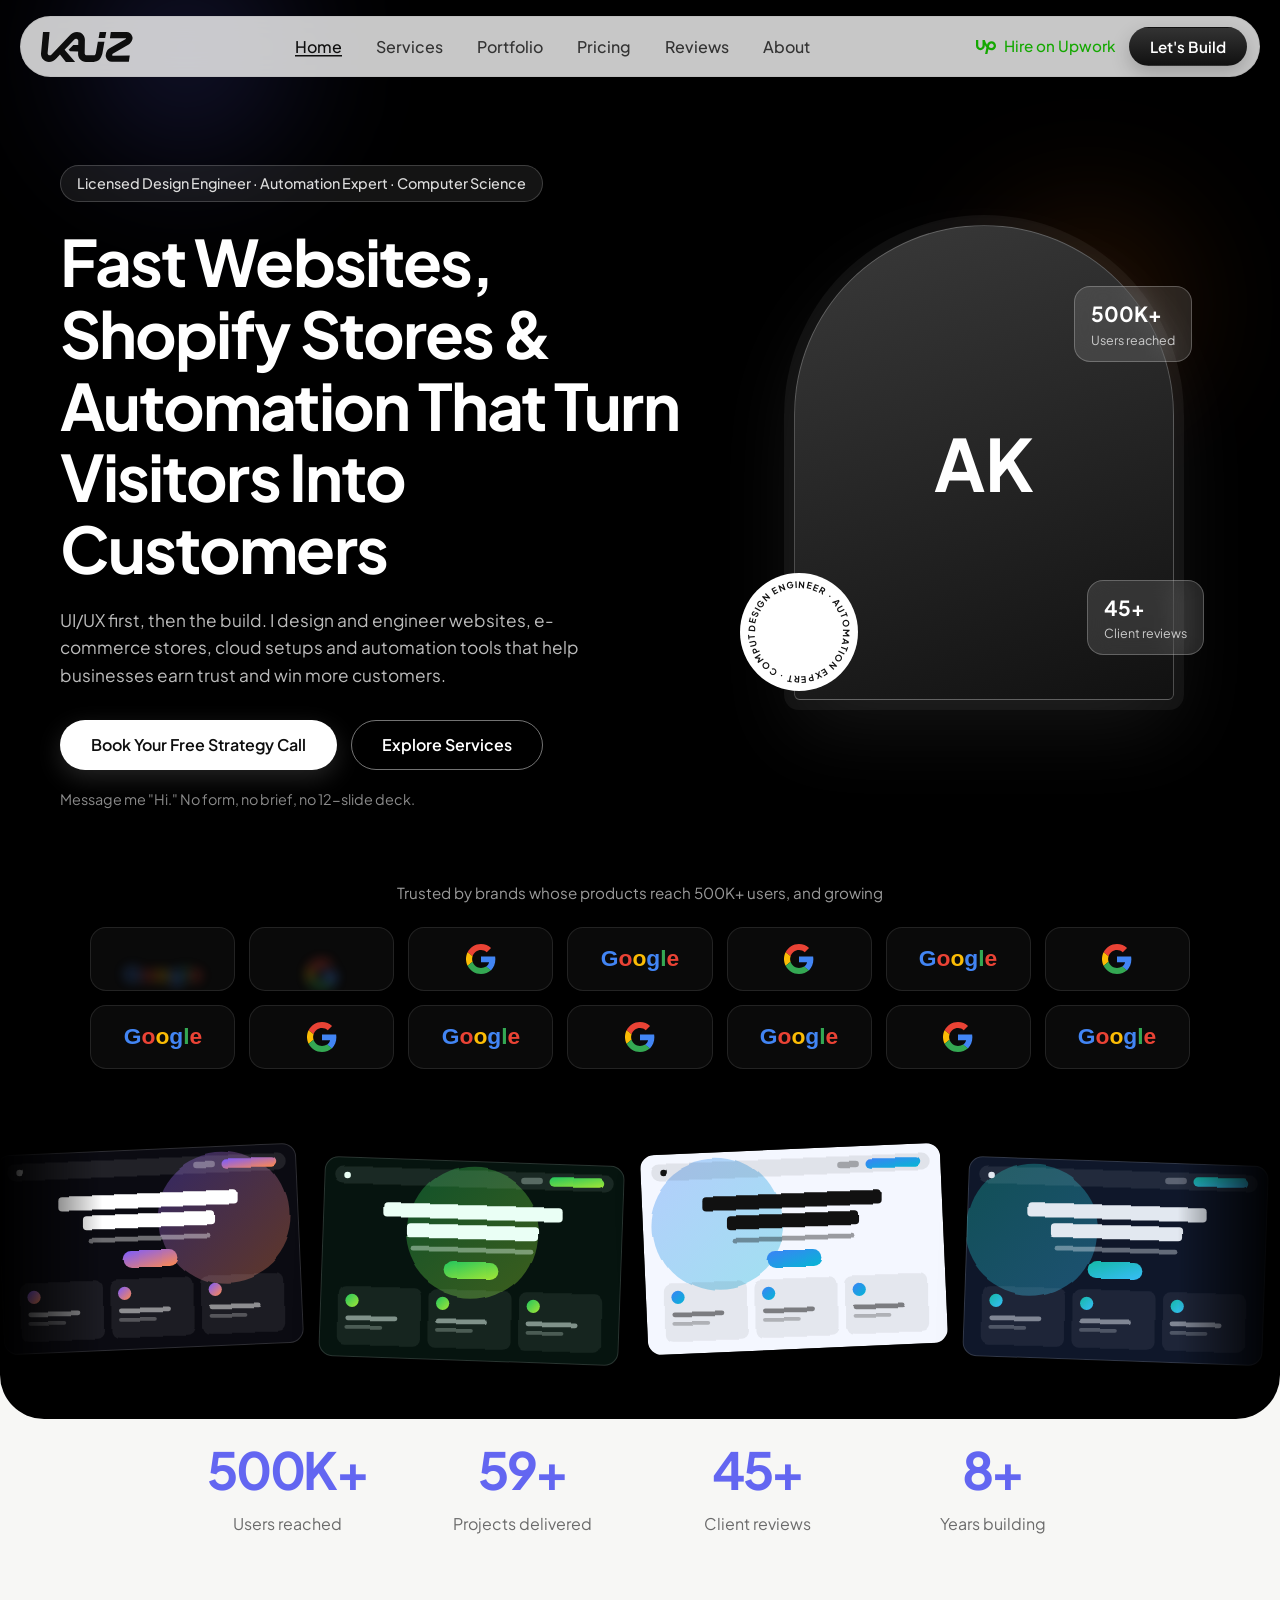
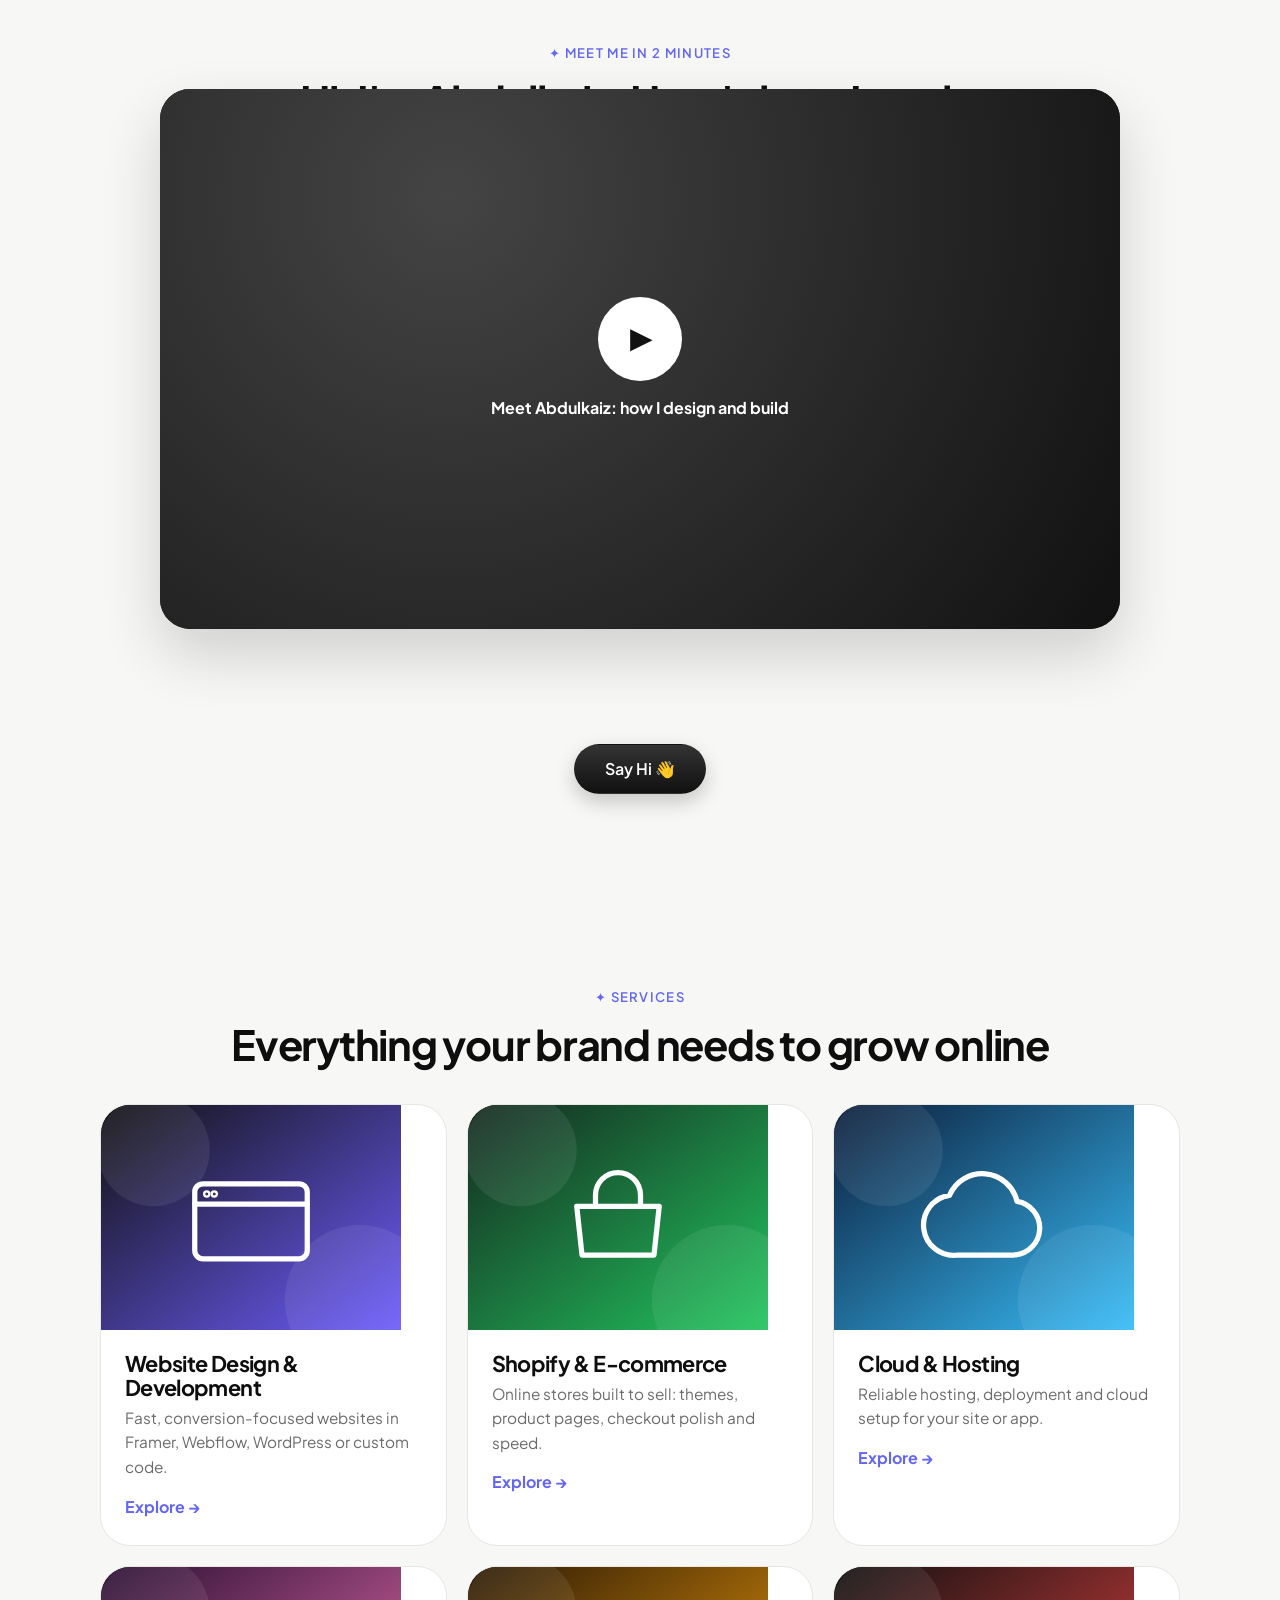
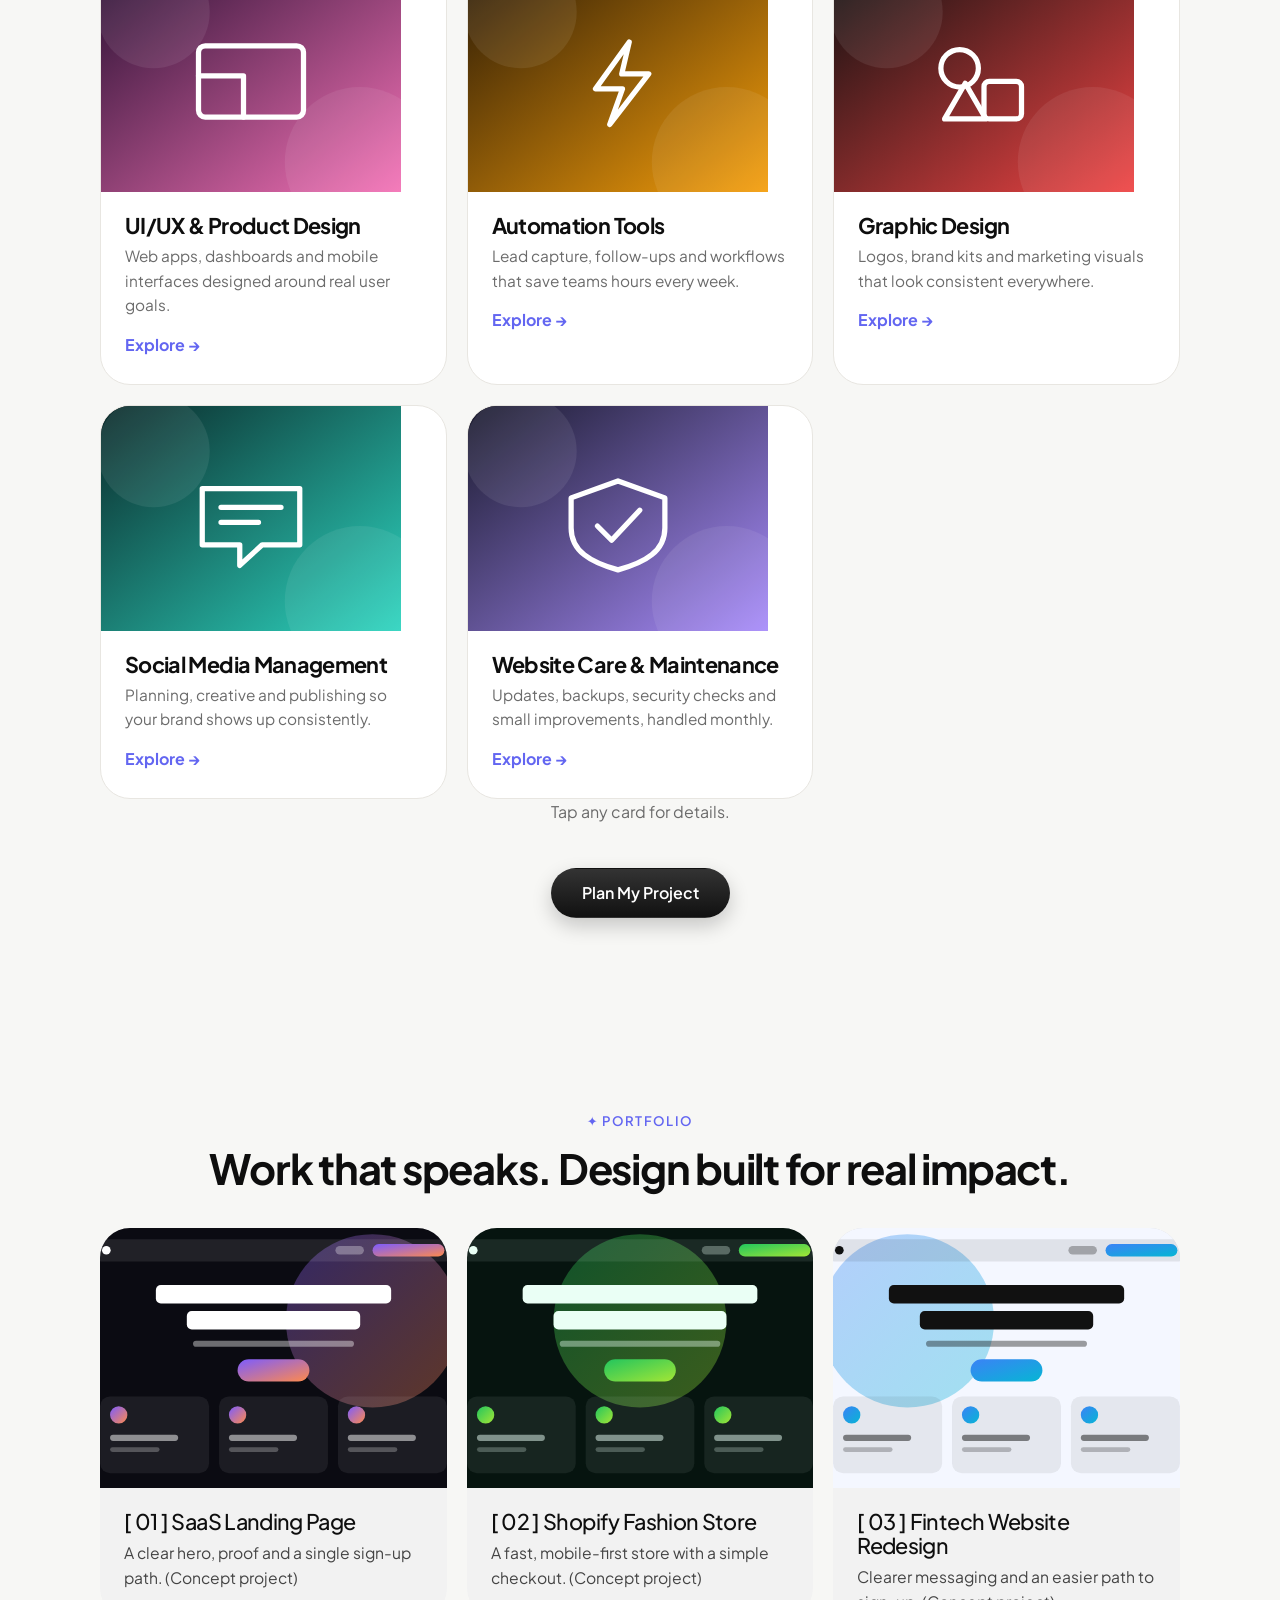
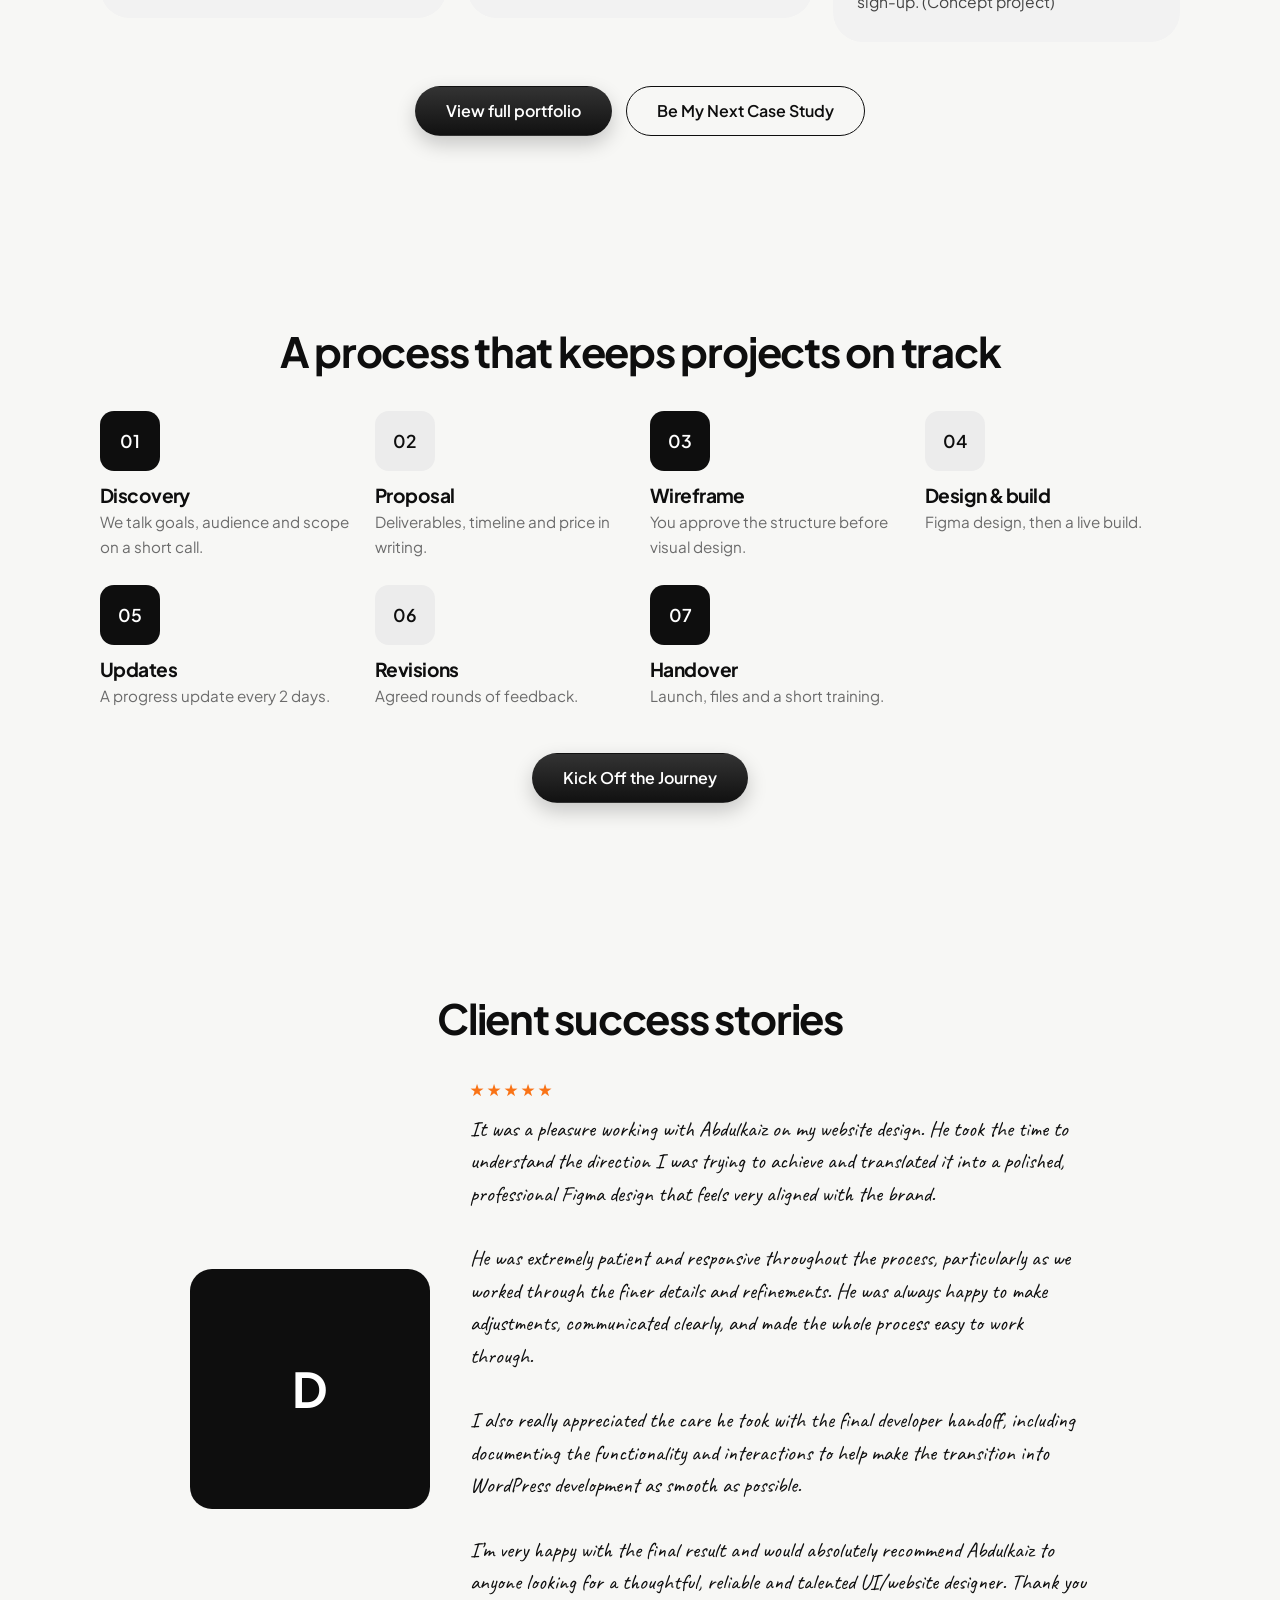
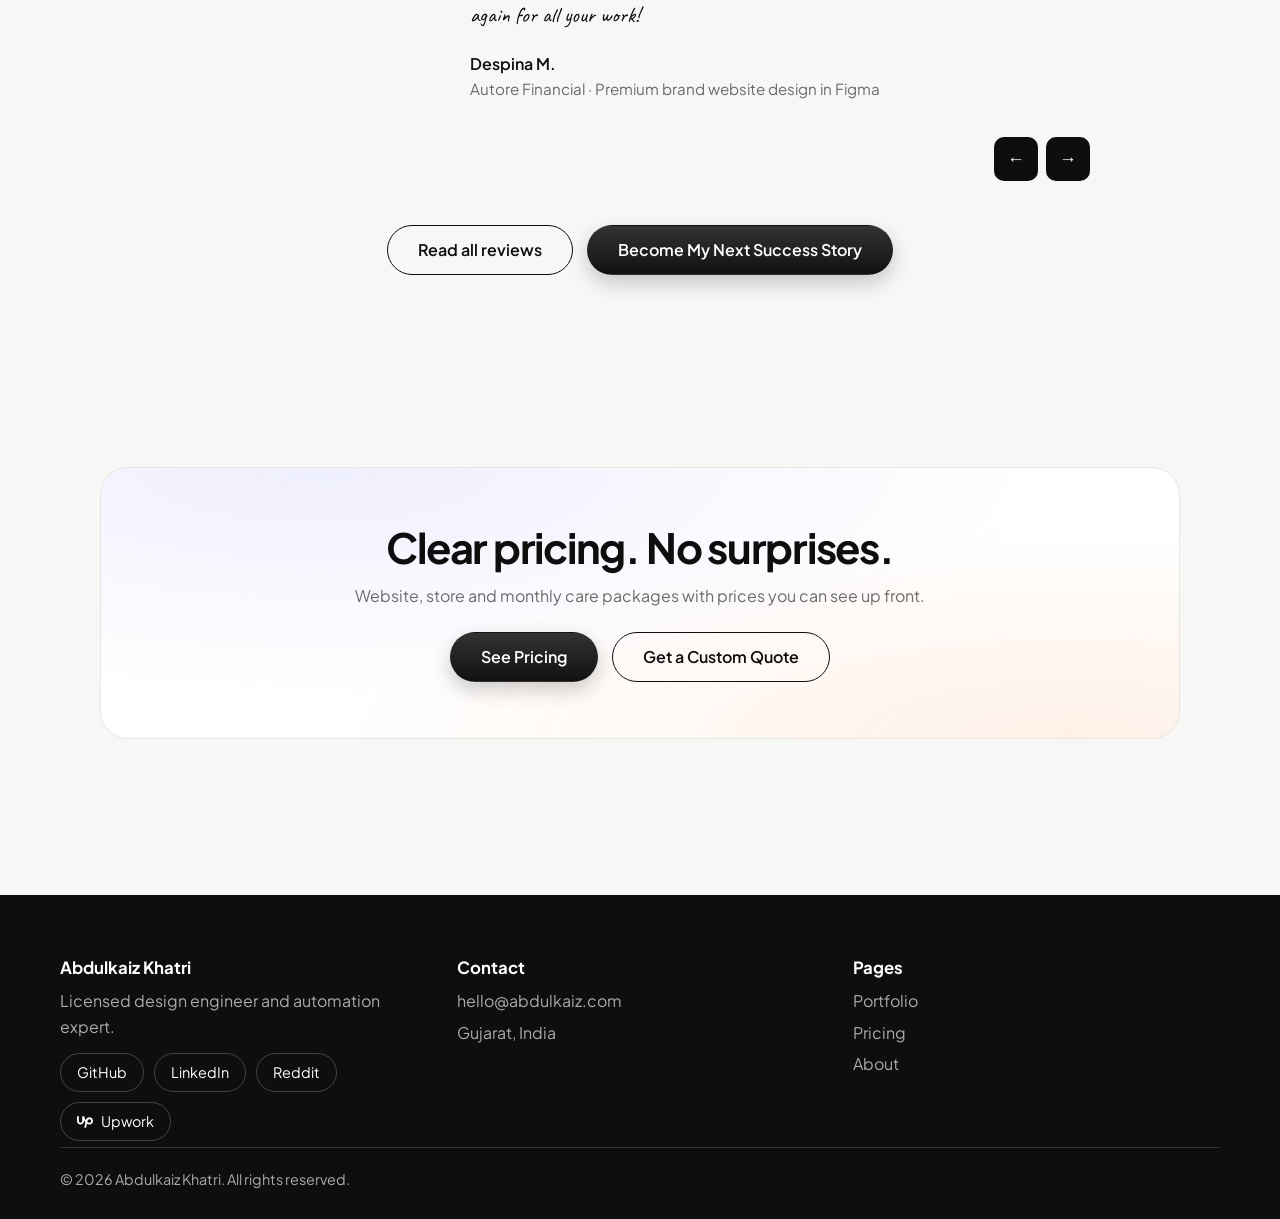
==== commit 44d4b450: "Some UI related changes done by claude" ====
--- a/index.html
+++ b/index.html
@@ -1,62 +1,245 @@
-<!DOCTYPE html>
-<html lang="en"><head><meta charset="utf-8"><meta name="viewport" content="width=device-width, initial-scale=1">
-<title>Abdulkaiz Khatri | Licensed Design Engineer &amp; Automation Expert | Computer Science</title><meta name="description" content="Licensed design engineer and automation expert with a Computer Science degree. Websites, Shopify and e-commerce, cloud services, UI/UX, graphic design, social media and automation."><meta name="keywords" content="Licensed Design Engineer, Automation Expert, Computer Science, web design, Shopify, e-commerce, cloud, UI/UX, automation">
-<link rel="canonical" href="https://abdulkaiz.com/"><meta name="robots" content="index,follow,max-image-preview:large">
-<meta property="og:type" content="website"><meta property="og:site_name" content="Abdulkaiz Khatri"><meta property="og:title" content="Abdulkaiz Khatri | Licensed Design Engineer &amp; Automation Expert | Computer Science"><meta property="og:description" content="Licensed design engineer and automation expert with a Computer Science degree. Websites, Shopify and e-commerce, cloud services, UI/UX, graphic design, social media and automation."><meta property="og:url" content="https://abdulkaiz.com/"><meta property="og:image" content="https://abdulkaiz.com/assets/og.png"><meta name="twitter:card" content="summary_large_image">
-<link rel="icon" href="data:image/svg+xml,<svg xmlns=%27http://www.w3.org/2000/svg%27 viewBox=%270 0 100 100%27><rect width=%27100%27 height=%27100%27 rx=%2724%27 fill=%27black%27/><text x=%2750%27 y=%2768%27 font-size=%2756%27 text-anchor=%27middle%27 fill=%27white%27 font-family=%27sans-serif%27 font-weight=%27700%27>K</text></svg>">
-<link rel="preconnect" href="https://fonts.googleapis.com"><link rel="preconnect" href="https://fonts.gstatic.com" crossorigin><link href="https://fonts.googleapis.com/css2?family=DM+Sans:wght@400;500;600;700&display=swap" rel="stylesheet"><link rel="stylesheet" href="style.css">
-<script type="application/ld+json">{"@context":"https://schema.org","@graph":[{"@type":"Person","@id":"https://abdulkaiz.com/#me","name":"Abdulkaiz Khatri","url":"https://abdulkaiz.com/","jobTitle":"Licensed Design Engineer","description":"Design engineer and automation expert with a Bachelor of Engineering in Computer Science.","knowsAbout":["UI/UX design","Web design","Shopify","E-commerce","Cloud services","Automation","Computer Science"],"alumniOf":{"@type":"CollegeOrUniversity","name":"Gujarat Technological University"},"address":{"@type":"PostalAddress","addressRegion":"Gujarat","addressCountry":"IN"},"sameAs":["https://www.upwork.com/freelancers/abdulkaizk","https://github.com/ful1e5","https://www.linkedin.com/in/ful1e5/","https://www.reddit.com/user/ful1e5"]},{"@type":"ProfessionalService","name":"Abdulkaiz Khatri, Design Engineering & Automation","url":"https://abdulkaiz.com/","founder":{"@id":"https://abdulkaiz.com/#me"},"areaServed":"Worldwide"}]}</script>
-</head><body><main>
-<section class="hero dark">
-  <span class="orb o1 px" data-px="-.12"></span><span class="orb o2 px" data-px=".1"></span>
-  <div class="hero-grid">
-    <div class="hero-copy">
-      <p class="badge rise" data-t="hero_badge">Licensed Design Engineer · Automation Expert · Computer Science</p>
-      <h1 class="rise" style="--d:.1s" data-t="hero_title">Fast Websites, Shopify Stores &amp; Automation That Turn Visitors Into Customers</h1>
-      <p class="lead rise" style="--d:.2s" data-t="hero_lead">UI/UX first, then the build. I design and engineer websites, e-commerce stores, cloud setups and automation tools that help businesses earn trust and win more customers.</p>
-      <div class="cta-row left rise" style="--d:.3s"><button class="btn btn-light" data-contact data-t="hero_cta">Book Your Free Strategy Call</button><a class="btn btn-outline" href="#services">Explore Services</a></div>
-      <p class="small rise" style="--d:.4s" data-t="hero_note">Message me "Hi." No form, no brief, no 12-slide deck.</p>
-    </div>
-    <div class="hero-photo rise" style="--d:.3s">
-      <div class="portrait px" data-px=".06" id="heroPhoto"><span>AK</span></div>
-      <svg class="ring" viewBox="0 0 120 120" aria-hidden="true"><defs><path id="rc" d="M60 60m-45 0a45 45 0 1 1 90 0a45 45 0 1 1-90 0"/></defs><text><textPath href="#rc">DESIGN ENGINEER · AUTOMATION EXPERT · COMPUTER SCIENCE · </textPath></text></svg>
-      <div class="chip c1"><b id="c1n">500K+</b><small id="c1l">Users reached</small></div>
-      <div class="chip c2"><b id="c2n">45+</b><small id="c2l">Client reviews</small></div>
-    </div>
-  </div>
-  <p class="logos-title" data-t="logos_title">Trusted by brands whose products reach 500K+ users, and growing</p>
-  <div class="slots" id="slots" aria-label="Brands I work with"></div>
-  <div class="marquee" id="marquee" aria-label="Project previews"><div class="track" id="track"></div></div>
-</section>
-
-<section class="stats reveal" id="stats" aria-label="Highlights"></section>
-
-<section id="intro" class="section reveal"><p class="eyebrow center">✦ Meet me in 2 minutes</p><h2 data-t="video_title">Hi, I'm Abdulkaiz. Here's how I work.</h2>
-  <div class="vframe px" data-px=".04" id="video"></div>
-  <div class="section-cta"><button class="btn" data-contact>Say Hi 👋</button></div></section>
-
-<section id="services" class="section reveal"><p class="eyebrow center">✦ Services</p><h2 data-t="services_title">Everything your brand needs to grow online</h2>
-  <div class="svc-grid" id="services-grid"></div><p class="muted center">Tap any card for details.</p>
-  <div class="section-cta"><button class="btn" data-contact>Plan My Project</button></div></section>
-
-<section id="work" class="section reveal"><p class="eyebrow center">✦ Portfolio</p><h2 data-t="work_title">Work that speaks. Design built for real impact.</h2>
-  <div class="work" id="work-grid" data-limit="3"></div>
-  <div class="section-cta cta-row"><a class="btn" href="portfolio.html">View full portfolio</a><button class="btn btn-ghost" data-contact>Be My Next Case Study</button></div></section>
-
-<section id="process" class="section reveal"><h2 data-t="process_title">A process that keeps projects on track</h2><div class="grid4" id="steps"></div>
-  <div class="section-cta"><button class="btn" data-contact>Kick Off the Journey</button></div></section>
-
-<section id="reviews" class="section reveal"><h2 data-t="reviews_title">Client success stories</h2><div class="review" id="review"></div>
-  <div class="review-nav"><span></span><div><button class="sq" id="prev" aria-label="Previous review">←</button><button class="sq" id="next" aria-label="Next review">→</button></div></div>
-  <div class="section-cta"><button class="btn" data-contact>Become My Next Success Story</button></div></section>
-
-<section class="section reveal"><div class="cta"><h2 data-t="pricing_cta_title">Clear pricing. No surprises.</h2><p class="muted">Website, store and monthly care packages with prices you can see up front.</p>
-  <div class="cta-row" style="margin-top:24px"><a class="btn" href="pricing.html">See Pricing</a><button class="btn btn-ghost" data-contact>Get a Custom Quote</button></div></div></section>
-
-<section id="about" class="section reveal"><div class="about">
-  <div class="photo px" data-px=".05" id="photo"><span>AK</span></div>
-  <div><p class="eyebrow">✦ About</p><h2 class="left" data-t="about_title">Design engineer with a Computer Science foundation.</h2>
-  <div id="story"><p>I'm a design engineer from Gujarat, India with a Computer Science degree. UI/UX comes first, then the build. I work in Framer, Webflow, WordPress, Shopify and Wix, and go custom when the tool gets in the way.</p><p>My designs reach over 500K users, and the number keeps growing. Message me "Hi." No form, no brief, no 12-slide deck.</p></div>
-  <div class="cta-row left"><button class="btn" data-contact>Let's Meet Over a Call</button><a class="btn btn-ghost" href="about.html">Read my full story</a></div></div></div></section>
-</main>
-<script src="content/seed.js"></script><script src="script.js"></script></body></html>
+<!doctype html>
+<html lang="en">
+  <head>
+    <meta charset="utf-8" />
+    <meta name="viewport" content="width=device-width, initial-scale=1" />
+    <title>
+      Abdulkaiz Khatri | Licensed Design Engineer &amp; Automation Expert |
+      Computer Science
+    </title>
+    <meta
+      name="description"
+      content="Licensed design engineer and automation expert with a Computer Science degree. Websites, Shopify and e-commerce, cloud services, UI/UX, graphic design, social media and automation."
+    />
+    <meta
+      name="keywords"
+      content="Licensed Design Engineer, Automation Expert, Computer Science, web design, Shopify, e-commerce, cloud, UI/UX, automation"
+    />
+    <link rel="canonical" href="https://abdulkaiz.com/" />
+    <meta name="robots" content="index,follow,max-image-preview:large" />
+    <meta property="og:type" content="website" />
+    <meta property="og:site_name" content="Abdulkaiz Khatri" />
+    <meta
+      property="og:title"
+      content="Abdulkaiz Khatri | Licensed Design Engineer &amp; Automation Expert | Computer Science"
+    />
+    <meta
+      property="og:description"
+      content="Licensed design engineer and automation expert with a Computer Science degree. Websites, Shopify and e-commerce, cloud services, UI/UX, graphic design, social media and automation."
+    />
+    <meta property="og:url" content="https://abdulkaiz.com/" />
+    <meta property="og:image" content="https://abdulkaiz.com/assets/og.png" />
+    <meta name="twitter:card" content="summary_large_image" />
+    <link
+      rel="icon"
+      href="data:image/svg+xml,<svg xmlns=%27http://www.w3.org/2000/svg%27 viewBox=%270 0 100 100%27><rect width=%27100%27 height=%27100%27 rx=%2724%27 fill=%27black%27/><text x=%2750%27 y=%2768%27 font-size=%2756%27 text-anchor=%27middle%27 fill=%27white%27 font-family=%27sans-serif%27 font-weight=%27700%27>K</text></svg>"
+    />
+    <link rel="preconnect" href="https://fonts.googleapis.com" />
+    <link rel="preconnect" href="https://fonts.gstatic.com" crossorigin />
+    <link
+      href="https://fonts.googleapis.com/css2?family=Plus+Jakarta+Sans:wght@400;500;600;700;800&display=swap"
+      rel="stylesheet"
+    />
+    <link
+      href="https://fonts.googleapis.com/css2?family=Caveat:wght@400;600;700&display=swap"
+      rel="stylesheet"
+    />
+    <link rel="stylesheet" href="style.css" />
+    <script type="application/ld+json">
+      {
+        "@context": "https://schema.org",
+        "@graph": [
+          {
+            "@type": "Person",
+            "@id": "https://abdulkaiz.com/#me",
+            "name": "Abdulkaiz Khatri",
+            "url": "https://abdulkaiz.com/",
+            "jobTitle": "Licensed Design Engineer",
+            "description": "Design engineer and automation expert with a Bachelor of Engineering in Computer Science.",
+            "knowsAbout": [
+              "UI/UX design",
+              "Web design",
+              "Shopify",
+              "E-commerce",
+              "Cloud services",
+              "Automation",
+              "Computer Science"
+            ],
+            "alumniOf": {
+              "@type": "CollegeOrUniversity",
+              "name": "Gujarat Technological University"
+            },
+            "address": {
+              "@type": "PostalAddress",
+              "addressRegion": "Gujarat",
+              "addressCountry": "IN"
+            },
+            "sameAs": [
+              "https://www.upwork.com/freelancers/abdulkaizk",
+              "https://github.com/ful1e5",
+              "https://www.linkedin.com/in/ful1e5/",
+              "https://www.reddit.com/user/ful1e5"
+            ]
+          },
+          {
+            "@type": "ProfessionalService",
+            "name": "Abdulkaiz Khatri, Design Engineering & Automation",
+            "url": "https://abdulkaiz.com/",
+            "founder": { "@id": "https://abdulkaiz.com/#me" },
+            "areaServed": "Worldwide"
+          }
+        ]
+      }
+    </script>
+  </head>
+  <body>
+    <main>
+      <section class="hero dark">
+        <span class="orb o1 px" data-px="-.12"></span
+        ><span class="orb o2 px" data-px=".1"></span>
+        <div class="hero-grid">
+          <div class="hero-copy">
+            
+            <p class="badge rise" data-t="hero_badge">
+              Licensed Design Engineer · Automation Expert · Computer Science
+            </p>
+            <h1 class="rise" style="--d: 0.1s" data-t="hero_title">
+              Fast Websites, Shopify Stores & Automation That Turn Visitors Into Customers
+            </h1>
+            <p class="lead rise" style="--d: 0.2s" data-t="hero_lead">
+              UI/UX first, then the build. I design and engineer websites,
+              e-commerce stores, cloud setups and automation tools that help
+              businesses earn trust and win more customers.
+            </p>
+            <div class="cta-row left rise" style="--d: 0.3s">
+              <button class="btn btn-light" data-contact data-t="hero_cta">
+                Book Your Free Strategy Call</button
+              ><a class="btn btn-outline" href="#services">Explore Services</a>
+            </div>
+            <p class="small rise" style="--d: 0.4s" data-t="hero_note">
+              Message me "Hi." No form, no brief, no 12-slide deck.
+            </p>
+          </div>
+          <div class="hero-photo rise" style="--d: 0.3s">
+            <div class="portrait px" data-px=".06" id="heroPhoto">
+              <span>AK</span>
+            </div>
+            <svg class="ring" viewBox="0 0 120 120" aria-hidden="true">
+              <defs>
+                <path
+                  id="rc"
+                  d="M60 60m-45 0a45 45 0 1 1 90 0a45 45 0 1 1-90 0"
+                />
+              </defs>
+              <text>
+                <textPath href="#rc">
+                  DESIGN ENGINEER · AUTOMATION EXPERT · COMPUTER SCIENCE ·
+                </textPath>
+              </text>
+            </svg>
+            <div class="chip c1">
+              <b id="c1n">500K+</b><small id="c1l">Users reached</small>
+            </div>
+            <div class="chip c2">
+              <b id="c2n">45+</b><small id="c2l">Client reviews</small>
+            </div>
+          </div>
+        </div>
+        <p class="logos-title" data-t="logos_title">
+          Trusted by brands whose products reach 500K+ users, and growing
+        </p>
+        <div class="slots" id="slots" aria-label="Brands I work with"></div>
+        <div class="marquee" id="marquee" aria-label="Project previews">
+          <div class="track" id="track"></div>
+        </div>
+      </section>
+
+      <section
+        class="stats reveal"
+        id="stats"
+        aria-label="Highlights"
+      ></section>
+
+      <section id="intro" class="section reveal">
+        <p class="eyebrow center">✦ Meet me in 2 minutes</p>
+        <h2 data-t="video_title">Hi, I'm Abdulkaiz. Here's how I work.</h2>
+        <div class="vframe px" data-px=".04" id="video"></div>
+        <div class="section-cta">
+          <button class="btn" data-contact>Say Hi 👋</button>
+        </div>
+      </section>
+
+      <section id="services" class="section reveal">
+        <p class="eyebrow center">✦ Services</p>
+        <h2 data-t="services_title">
+          Everything your brand needs to grow online
+        </h2>
+        <div class="svc-grid" id="services-grid"></div>
+        <p class="muted center">Tap any card for details.</p>
+        <div class="section-cta">
+          <button class="btn" data-contact>Plan My Project</button>
+        </div>
+      </section>
+
+      <section id="work" class="section reveal">
+        <p class="eyebrow center">✦ Portfolio</p>
+        <h2 data-t="work_title">
+          Work that speaks. Design built for real impact.
+        </h2>
+        <div class="work" id="work-grid" data-limit="3"></div>
+        <div class="section-cta cta-row">
+          <a class="btn" href="portfolio.html">View full portfolio</a
+          ><button class="btn btn-ghost" data-contact>
+            Be My Next Case Study
+          </button>
+        </div>
+      </section>
+
+      <section id="process" class="section reveal">
+        <h2 data-t="process_title">A process that keeps projects on track</h2>
+        <div class="grid4" id="steps"></div>
+        <div class="section-cta">
+          <button class="btn" data-contact>Kick Off the Journey</button>
+        </div>
+      </section>
+
+      <section id="reviews" class="section reveal">
+        <h2 data-t="reviews_title">Client success stories</h2>
+        <div class="review" id="review"></div>
+        <div class="review-nav">
+          <span></span>
+          <div>
+            <button class="sq" id="prev" aria-label="Previous review">←</button
+            ><button class="sq" id="next" aria-label="Next review">→</button>
+          </div>
+        </div>
+        <div class="section-cta cta-row">
+          <a class="btn btn-ghost" href="testimonials.html">Read all reviews</a
+          ><button class="btn" data-contact>
+            Become My Next Success Story
+          </button>
+        </div>
+      </section>
+
+      <section class="section reveal">
+        <div class="cta">
+          <h2 data-t="pricing_cta_title">Clear pricing. No surprises.</h2>
+          <p class="muted">
+            Website, store and monthly care packages with prices you can see up
+            front.
+          </p>
+          <div class="cta-row" style="margin-top: 24px">
+            <a class="btn" href="pricing.html">See Pricing</a
+            ><button class="btn btn-ghost" data-contact>
+              Get a Custom Quote
+            </button>
+          </div>
+        </div>
+      </section>
+
+      
+    </main>
+    <script src="content/seed.js"></script>
+    <script src="script.js"></script>
+  </body>
+</html>
--- a/style.css
+++ b/style.css
@@ -1,218 +1,1895 @@
-:root{--bg:#f7f7f7;--ink:#111;--muted:#6b6b6b;--line:#e6e6e6;--card:#fff}
-*{box-sizing:border-box;margin:0}
-html{scroll-behavior:smooth}
-body{font-family:'DM Sans',system-ui,sans-serif;background:var(--bg);color:var(--ink);line-height:1.6;-webkit-font-smoothing:antialiased}
-a{color:inherit;text-decoration:none}
-.nav-wrap{position:sticky;top:0;z-index:10;padding:16px 20px}
-.nav{max-width:1240px;margin:auto;background:#fff;border-radius:999px;box-shadow:0 2px 12px rgba(0,0,0,.06);display:flex;align-items:center;justify-content:space-between;padding:10px 12px 10px 24px}
-.logo{font-weight:700;font-size:1.15rem;letter-spacing:-.02em}
-.links{display:flex;gap:36px;list-style:none;padding:0}
-.links a{font-weight:500;color:#333}.links a:hover{color:#000}
-.btn{display:inline-block;background:linear-gradient(#333,#111);color:#fff;font:500 1rem 'DM Sans',sans-serif;padding:16px 34px;border:0;border-radius:999px;box-shadow:0 8px 20px rgba(0,0,0,.22);cursor:pointer;transition:transform .15s}
-.btn:hover{transform:translateY(-2px)}
-.btn-sm{padding:12px 24px;font-size:.95rem;box-shadow:0 4px 10px rgba(0,0,0,.2)}
-.hero{text-align:center;padding:90px 20px 0;overflow:hidden}
-h1{font-size:clamp(2.4rem,6vw,4.6rem);line-height:1.1;letter-spacing:-.04em;font-weight:600;max-width:900px;margin:0 auto 28px}
-h2{font-size:clamp(1.8rem,4vw,2.8rem);letter-spacing:-.03em;line-height:1.15;text-align:center;margin-bottom:40px;font-weight:600}
-.lead{max-width:640px;margin:0 auto 36px;color:#444;font-size:1.1rem}
-.muted{color:var(--muted)}.small{font-size:.9rem;margin-top:16px}.center{text-align:center;margin:-24px 0 36px}
-.strip{display:flex;gap:20px;justify-content:center;margin-top:70px;padding-bottom:50px;transform:perspective(1200px) rotateX(8deg)}
-.tile{flex:0 0 260px;height:180px;border-radius:14px;border:1px solid var(--line);box-shadow:0 14px 30px rgba(0,0,0,.12);padding:18px;display:flex;align-items:flex-end;font-weight:600;font-size:1.05rem;letter-spacing:-.02em}
-.tile:nth-child(odd){transform:rotate(-3deg)}.tile:nth-child(even){transform:rotate(2deg) translateY(10px)}
-.tone0{background:#fff}.tone1{background:#111;color:#fff}.tone2{background:#e9e9e9}.tone3{background:linear-gradient(135deg,#222,#666);color:#fff}
-.section{max-width:1160px;margin:auto;padding:90px 20px}
-.grid3{display:grid;grid-template-columns:repeat(auto-fit,minmax(280px,1fr));gap:20px}
-.card{background:var(--card);border:1px solid var(--line);border-radius:22px;padding:28px}
-.card h3{margin:14px 0 8px;font-size:1.3rem;letter-spacing:-.02em}.card p{color:var(--muted)}
-.num{display:inline-block;background:#111;color:#fff;border-radius:10px;padding:2px 12px;font-weight:500;font-size:.9rem}
-.proj .tile{flex:none;width:100%;height:190px;margin-bottom:18px;transform:none!important;box-shadow:none}
-.proj dl{margin-top:12px;font-size:.95rem}.proj dt{font-weight:600;margin-top:10px}.proj dd{color:var(--muted)}
-.tag{font-size:.75rem;border:1px solid var(--line);border-radius:999px;padding:2px 10px;color:var(--muted);margin-left:8px;font-weight:500;vertical-align:middle}
-.steps{list-style:none;padding:0;counter-reset:s;display:grid;grid-template-columns:repeat(auto-fit,minmax(300px,1fr));gap:16px}
-.steps li{counter-increment:s;background:#fff;border:1px solid var(--line);border-radius:18px;padding:22px 24px;display:flex;flex-direction:column}
-.steps li:before{content:counter(s,decimal-leading-zero);font-weight:600;margin-bottom:6px}
-.steps span{color:var(--muted)}
-.about{max-width:760px;text-align:center}.about p{margin-bottom:18px;font-size:1.1rem}
-.cta{background:#fff;border:1px solid var(--line);border-radius:28px;padding:56px 28px;text-align:center}
-.cta h2{margin-bottom:12px}
-.form{max-width:520px;margin:32px auto 0;display:grid;gap:12px;text-align:left}
-.form input,.form textarea{font:inherit;padding:14px 18px;border:1px solid var(--line);border-radius:16px;background:var(--bg)}
-.form input:focus,.form textarea:focus{outline:2px solid #111}.form .btn{justify-self:center;margin-top:8px}
-.footer{background:#111;color:#fff;padding:60px 20px 28px;margin-top:40px}
-.foot-grid{max-width:1160px;margin:auto;display:grid;grid-template-columns:repeat(auto-fit,minmax(200px,1fr));gap:30px}
-.footer p{color:#aaa;margin-top:6px}.footer a:hover{color:#fff}
-.copy{max-width:1160px;margin:40px auto 0!important;border-top:1px solid #333;padding-top:20px;font-size:.9rem}
-@media(max-width:820px){.links{display:none}.nav{padding-left:18px}.hero{padding-top:50px}.strip{overflow-x:auto;justify-content:flex-start;transform:none}}
-
-/* ===== v2 additions ===== */
-.nav-cta{display:flex;gap:10px;align-items:center}
-.btn-ghost{background:#fff;color:#111;border:1px solid #111;box-shadow:none}
-.cta-row{display:flex;gap:14px;justify-content:center;flex-wrap:wrap}.cta-row.left{justify-content:flex-start;margin-top:26px}
-.badge{display:inline-block;background:#fff;border:1px solid var(--line);border-radius:999px;padding:6px 16px;font-size:.9rem;margin-bottom:24px}
-.eyebrow{letter-spacing:.12em;text-transform:uppercase;font-size:.85rem;margin-bottom:10px}
-.section-cta{text-align:center;margin-top:44px}
-h2.left{text-align:left}
-.hero{position:relative}
-.hero:before{content:"";position:absolute;left:50%;top:-80px;width:620px;height:620px;transform:translateX(-50%);background:radial-gradient(circle,rgba(0,0,0,.06),transparent 65%);animation:glow 8s ease-in-out infinite alternate;z-index:-1}
-@keyframes glow{to{transform:translateX(-50%) scale(1.25);opacity:.6}}
-.rise{opacity:0;transform:translateY(22px);animation:rise .8s cubic-bezier(.2,.7,.2,1) forwards;animation-delay:var(--d,0s)}
-@keyframes rise{to{opacity:1;transform:none}}
-.reveal{opacity:0;transform:translateY(28px);transition:opacity .8s,transform .8s}.reveal.in{opacity:1;transform:none}
-.marquee{margin:60px -20px 0;overflow:hidden;padding:20px 0 50px;mask-image:linear-gradient(90deg,transparent,#000 8%,#000 92%,transparent)}
-.track{display:flex;gap:22px;width:max-content;animation:slide 45s linear infinite;perspective:1200px}
-.marquee:hover .track{animation-play-state:paused}
-@keyframes slide{to{transform:translateX(-50%)}}
-.track .tile{flex:0 0 300px;height:200px;margin:0;background-size:cover;background-position:center}
-.track .tile:nth-child(odd){transform:rotate(-2.5deg)}.track .tile:nth-child(even){transform:rotate(2deg) translateY(12px)}
-.stats{max-width:1000px;margin:0 auto;padding:10px 20px;display:grid;grid-template-columns:repeat(auto-fit,minmax(180px,1fr));gap:20px;text-align:center}
-.stats b{display:block;font-size:clamp(2.2rem,5vw,3.2rem);letter-spacing:-.04em;font-weight:600}.stats span{color:var(--muted)}
-.work{display:grid;grid-template-columns:repeat(auto-fit,minmax(300px,1fr));gap:18px;align-items:start}
-.pcard{background:#f2f2f2;border-radius:28px;overflow:hidden;transition:transform .3s,box-shadow .3s;display:block}
-.pcard:hover{transform:translateY(-6px);box-shadow:0 18px 40px rgba(0,0,0,.1)}
-.pimg{aspect-ratio:4/3;background:#ddd center/cover;overflow:hidden}.pimg img{width:100%;height:100%;object-fit:cover;transition:transform .6s}.pcard:hover .pimg img{transform:scale(1.05)}
-.pimg.ph{display:flex;align-items:flex-end;padding:20px;font-weight:600}.pbody{padding:22px 24px 28px}
-.pbody h3{font-size:1.5rem;font-weight:400;letter-spacing:-.02em;margin-bottom:6px}.pbody p{color:#444;font-size:.98rem}
-.pbody small{display:block;margin-top:10px;color:var(--muted)}
-.grid4{display:grid;grid-template-columns:repeat(auto-fit,minmax(220px,1fr));gap:26px 20px}
-.step i{font-style:normal;display:inline-grid;place-items:center;width:60px;height:60px;border-radius:14px;background:#111;color:#fff;font-weight:500;font-size:1.1rem;margin-bottom:14px}
-.step:nth-child(even) i{background:#e4e4e4;color:#111}.step h3{font-size:1.2rem;margin-bottom:4px}.step p{color:var(--muted);font-size:.95rem}
-.review{display:grid;grid-template-columns:260px 1fr;gap:40px;align-items:center;max-width:900px;margin:auto;min-height:240px;transition:opacity .35s}
-.review.fade{opacity:0}.avatar{width:100%;aspect-ratio:1;border-radius:24px;background:#111;color:#fff;display:grid;place-items:center;font-size:3rem;font-weight:600;overflow:hidden}.avatar img{width:100%;height:100%;object-fit:cover}
-.review blockquote{font-size:1.15rem;line-height:1.7}.review cite{display:block;margin-top:20px;font-style:normal;font-weight:600}.review cite span{display:block;color:var(--muted);font-weight:400}
-.review-nav{max-width:900px;margin:36px auto 0;display:flex;justify-content:space-between;align-items:center}
-.sq{width:44px;height:44px;border-radius:10px;border:0;background:#111;color:#fff;font-size:1.1rem;cursor:pointer;margin-left:8px;transition:transform .15s}.sq:hover{transform:scale(1.08)}
-.plan{background:#fff;border:1px solid var(--line);border-radius:24px;padding:28px;display:flex;flex-direction:column;transition:transform .3s}.plan:hover{transform:translateY(-6px)}
-.plan.pop{background:#111;color:#fff}.plan .tagp{align-self:flex-start;background:#f2f2f2;color:#111;border-radius:10px;padding:4px 14px;font-weight:600}
-.price{font-size:2.8rem;font-weight:600;letter-spacing:-.04em;margin:14px 0}.price small{font-size:1rem;font-weight:400;color:var(--muted)}
-.plan ul{list-style:none;padding:0;margin:0 0 26px;flex:1}.plan li{padding:10px 0;border-bottom:1px dashed #ddd;font-size:.95rem}.plan.pop li{border-color:#444}.plan li:before{content:"✓  "}
-.plan.pop .btn{background:#fff;color:#111}
-.about{display:grid;grid-template-columns:minmax(260px,420px) 1fr;gap:56px;align-items:center}
-.photo{aspect-ratio:4/5;border-radius:28px;background:linear-gradient(135deg,#111,#444);color:#fff;display:grid;place-items:center;font-size:5rem;font-weight:600;overflow:hidden}.photo img{width:100%;height:100%;object-fit:cover}
-#story p{color:#444;margin-bottom:14px}.social{margin-top:20px;color:var(--muted)}.social a:hover,.ul{text-decoration:underline}
-.about h2{margin-bottom:20px}
-@media(max-width:820px){.nav-cta .btn-ghost{display:none}.review,.about{grid-template-columns:1fr}.review .avatar{max-width:160px}}
-@media(prefers-reduced-motion:reduce){*{animation:none!important;transition:none!important}.rise,.reveal{opacity:1;transform:none}}
-
-/* ===== v3: shared UI, popup, timeline ===== */
-.nav{background:rgba(255,255,255,.78);backdrop-filter:blur(14px);-webkit-backdrop-filter:blur(14px);border:1px solid rgba(0,0,0,.05)}
-.page-head{text-align:center;padding-bottom:30px}.page-head h1{margin-bottom:16px}.grid2{display:grid;grid-template-columns:repeat(auto-fit,minmax(280px,1fr));gap:20px}
-.door{display:flex;flex-direction:column;gap:12px;align-items:flex-start}.door h3{margin:0}.door .btn{margin-top:auto}
-.chips{display:flex;flex-wrap:wrap;gap:10px;justify-content:center;max-width:820px;margin:auto}
-.chips span,.chip{background:#fff;border:1px solid var(--line);border-radius:999px;padding:7px 16px;font-size:.92rem;transition:.2s}.chips span:hover{background:#111;color:#fff;transform:translateY(-2px)}
-.tl{position:relative;max-width:820px;margin:0 auto;padding-left:34px}
-.tl:before{content:"";position:absolute;left:7px;top:6px;bottom:6px;width:2px;background:linear-gradient(#111,#ddd)}
-.ti{position:relative;background:#fff;border:1px solid var(--line);border-radius:20px;padding:22px 24px;margin-bottom:18px;transition:transform .3s,box-shadow .3s}
-.ti:hover{transform:translateX(4px);box-shadow:0 10px 26px rgba(0,0,0,.07)}
-.ti:before{content:"";position:absolute;left:-34px;top:28px;width:16px;height:16px;border-radius:50%;background:#111;border:3px solid var(--bg);box-shadow:0 0 0 2px #111}
-.ti h3{font-size:1.2rem;letter-spacing:-.02em}.ti .org{font-weight:500;margin:2px 0}.ti .when{color:var(--muted);font-size:.9rem;margin-bottom:10px}.ti p{color:#444;font-size:.96rem}.ti .chip{display:inline-block;margin:12px 6px 0 0;padding:4px 12px;font-size:.82rem}
-/* mobile menu */
-.burger{display:none;width:44px;height:44px;border-radius:50%;border:0;background:#111;cursor:pointer;position:relative}
-.burger span{position:absolute;left:13px;right:13px;height:2px;background:#fff;border-radius:2px;transition:.3s}.burger span:first-child{top:18px}.burger span:last-child{top:25px}
-.burger[aria-expanded=true] span:first-child{top:21px;transform:rotate(45deg)}.burger[aria-expanded=true] span:last-child{top:21px;transform:rotate(-45deg)}
-.mobile{position:absolute;left:20px;right:20px;top:80px;background:rgba(255,255,255,.94);backdrop-filter:blur(18px);-webkit-backdrop-filter:blur(18px);border-radius:24px;padding:10px;box-shadow:0 20px 50px rgba(0,0,0,.15);opacity:0;visibility:hidden;transform:translateY(-10px);transition:.3s;display:grid}
-.mobile.open{opacity:1;visibility:visible;transform:none}.mobile a{padding:14px 18px;border-radius:14px;font-weight:500}.mobile a:hover{background:#f2f2f2}
-.links a.on{color:#000;font-weight:600}
-/* contact popup */
-.ov{position:fixed;inset:0;z-index:100;display:grid;place-items:center;padding:16px;background:rgba(17,17,17,.32);backdrop-filter:blur(12px);-webkit-backdrop-filter:blur(12px);opacity:0;visibility:hidden;transition:opacity .35s,visibility .35s}
-.ov.open{opacity:1;visibility:visible}
-.modal{position:relative;background:#fff;border-radius:28px;width:min(500px,100%);max-height:92vh;overflow:auto;padding:30px;box-shadow:0 30px 80px rgba(0,0,0,.28);transform:translateY(26px) scale(.96);transition:transform .45s cubic-bezier(.2,.8,.2,1)}
-.ov.open .modal{transform:none}.modal h2{text-align:left;font-size:1.7rem;margin-bottom:6px}.modal>p{color:var(--muted);margin-bottom:20px}
-.x{position:absolute;top:16px;right:16px;width:38px;height:38px;border-radius:50%;border:0;background:#f2f2f2;font-size:1.2rem;cursor:pointer;transition:.2s}.x:hover{background:#111;color:#fff;transform:rotate(90deg)}
-.opts{display:grid;gap:10px}
-.opt{display:flex;align-items:center;gap:14px;padding:14px 16px;border:1px solid var(--line);border-radius:16px;background:#fff;font:inherit;text-align:left;cursor:pointer;transition:.2s;width:100%}
-.opt:hover{border-color:#111;transform:translateX(4px)}.opt i{font-style:normal;display:grid;place-items:center;width:40px;height:40px;border-radius:12px;background:#111;color:#fff;flex:none}
-.opt b{display:block;font-weight:600}.opt small{color:var(--muted)}
-.ov.open .opt,.ov.open .mform{animation:pop .5s both;animation-delay:calc(var(--i,0)*.07s + .12s)}
-@keyframes pop{from{opacity:0;transform:translateY(14px)}}
-.or{text-align:center;color:var(--muted);font-size:.85rem;margin:18px 0 12px}
-.mform{display:grid;gap:10px}.mform input,.mform textarea{font:inherit;padding:13px 16px;border:1px solid var(--line);border-radius:14px;background:var(--bg)}.mform input:focus,.mform textarea:focus{outline:2px solid #111}
-.mform .btn{width:100%}
-body.lock{overflow:hidden}
-/* floating chat */
-.fab{position:fixed;right:20px;bottom:20px;z-index:50;border:0;border-radius:999px;background:linear-gradient(#333,#111);color:#fff;font:500 .95rem 'DM Sans',sans-serif;padding:14px 22px;box-shadow:0 10px 26px rgba(0,0,0,.3);cursor:pointer;animation:rise .8s 1.5s both,bob 3.5s 2.5s ease-in-out infinite}
-@keyframes bob{50%{transform:translateY(-5px)}}
-.footer a[target]:after{content:" ↗";font-size:.8em}
-@media(max-width:820px){.burger{display:block}.modal{padding:24px 20px;border-radius:24px}.fab{right:14px;bottom:14px}.nav-cta .btn-sm{padding:11px 18px}.tl{padding-left:28px}.ti:before{left:-28px}.hero{padding-top:40px}.track .tile{flex-basis:240px;height:160px}}
-
-/* ===== v4 ===== */
-.px{transform:translate3d(0,var(--py,0px),0);will-change:transform}
-.orb{position:absolute;border-radius:50%;filter:blur(50px);z-index:-1;background:rgba(0,0,0,.07)}.o1{width:320px;height:320px;left:4%;top:60px}.o2{width:260px;height:260px;right:6%;top:240px}
-.hero{padding-bottom:20px}.badge{font-weight:500}
-.btn{position:relative;overflow:hidden;transition:transform .2s,box-shadow .2s}
-.btn:before{content:"";position:absolute;top:0;left:-70%;width:50%;height:100%;background:linear-gradient(90deg,transparent,rgba(255,255,255,.35),transparent);transform:skewX(-20deg);transition:left .6s}
-.btn:hover:before{left:130%}.btn:hover{transform:translateY(-3px);box-shadow:0 12px 26px rgba(0,0,0,.28)}.btn:active{transform:scale(.97)}
-.btn-ghost:before{background:linear-gradient(90deg,transparent,rgba(0,0,0,.08),transparent)}
-.links a,.footer a:not(.btn):not(.soc){background:linear-gradient(currentColor,currentColor) 0 100%/0 1.5px no-repeat;transition:background-size .3s}
-.links a:hover,.footer a:not(.btn):not(.soc):hover{background-size:100% 1.5px}
-.uplink{display:inline-flex;align-items:center;gap:8px;font-weight:500;font-size:.95rem;padding:6px 4px;background:linear-gradient(#14a800,#14a800) 0 100%/0 1.5px no-repeat;transition:background-size .3s,color .2s}
-.uplink:hover{background-size:100% 1.5px;color:#14a800}.uplink svg{width:20px;height:20px;fill:#14a800}
-.vframe{max-width:960px;margin:0 auto;aspect-ratio:16/9;border-radius:28px;overflow:hidden;background:#111;box-shadow:0 30px 70px rgba(0,0,0,.22);position:relative}
-.vframe video,.vframe iframe{width:100%;height:100%;border:0;object-fit:cover;display:block}
-.vph{position:absolute;inset:0;display:grid;place-items:center;color:#fff;text-align:center;background:radial-gradient(circle at 30% 20%,#444,#111)}
-.play{width:84px;height:84px;border-radius:50%;background:#fff;color:#111;display:grid;place-items:center;font-size:1.8rem;margin:0 auto 14px;animation:pulse 2.4s infinite}
-@keyframes pulse{0%{box-shadow:0 0 0 0 rgba(255,255,255,.5)}100%{box-shadow:0 0 0 28px rgba(255,255,255,0)}}
-.logos{text-align:center;padding-bottom:30px}.logos h2{font-size:clamp(1.4rem,3vw,2rem);margin-bottom:30px}
-.logo-row{display:flex;flex-wrap:wrap;gap:12px 36px;justify-content:center;align-items:center;color:#9a9a9a;margin-bottom:40px}
-.logo-row svg,.logo-row img{height:36px;width:auto;transition:color .3s,transform .3s,filter .3s}.logo-row img{filter:grayscale(1);opacity:.7}.logo-row>*:hover{color:#111;transform:scale(1.08);filter:none;opacity:1}
-.stats{padding:0}
-.marquee-sec{padding:10px 0 30px}.marquee{margin:0;padding:30px 0 50px}
-.track .tile{transition:transform .5s cubic-bezier(.2,.8,.2,1),box-shadow .5s}
-.track .tile:hover{transform:rotate(0) scale(1.08);box-shadow:0 24px 50px rgba(0,0,0,.22);z-index:2}
-.marquee.in .tile{animation:tileIn .9s backwards;animation-delay:calc(var(--i,0)*.07s)}
-@keyframes tileIn{from{opacity:0;transform:translateY(50px) scale(.9)}}
-.svc-grid{display:grid;grid-template-columns:repeat(auto-fit,minmax(310px,1fr));gap:20px}
-.scard{background:#fff;border:1px solid var(--line);border-radius:28px;overflow:hidden;cursor:pointer;transition:transform .35s,box-shadow .35s;text-align:left;padding:0;font:inherit;color:inherit}
-.scard:hover{transform:translateY(-8px);box-shadow:0 22px 46px rgba(0,0,0,.12)}
-.smedia{aspect-ratio:4/3;background:linear-gradient(135deg,#111,#555);color:#fff;overflow:hidden;display:grid;place-items:center;font-size:3rem;font-weight:600}
-.smedia img,.smedia video{width:100%;height:100%;object-fit:cover;transition:transform .6s}.scard:hover .smedia img,.scard:hover .smedia video{transform:scale(1.07)}
-.sbody{padding:22px 24px 26px}.sbody h3{font-size:1.4rem;letter-spacing:-.02em;margin-bottom:6px}.sbody p{color:var(--muted);font-size:.96rem}.sbody b{display:inline-block;margin-top:14px;transition:transform .25s}.scard:hover .sbody b{transform:translateX(6px)}
-.ov .wide{width:min(940px,100%);display:grid;grid-template-columns:1.05fr 1fr;gap:28px;padding:18px}
-.wide .smedia{aspect-ratio:auto;min-height:320px;border-radius:20px}.svt{padding:14px 12px 10px 0}.svt h2{text-align:left;font-size:2rem;margin:6px 0 12px}.svt p{color:#444}
-.svt ul{list-style:none;padding:0;margin:18px 0 24px}.svt li{padding:9px 0;border-bottom:1px dashed #ddd}.svt li:before{content:"✓  "}
-.usd{align-self:flex-start;font-size:.8rem;font-weight:600;border:1px solid currentColor;border-radius:999px;padding:3px 12px;margin-bottom:14px;opacity:.85}
-.pnote{color:var(--muted);font-size:.92rem;margin:-6px 0 14px}.plan.pop .pnote{color:#bbb}
-.pcta{display:grid;gap:10px}.plan.pop .btn-ghost{background:transparent;color:#fff;border-color:#fff}
-.stars{color:#111;letter-spacing:3px;margin-bottom:10px}.tcard{display:flex;flex-direction:column}.tcard blockquote{flex:1}.tcard cite{margin-top:16px;font-style:normal;font-weight:600}.tcard cite span{display:block;font-weight:400;color:var(--muted)}
-.footer{padding-top:0;overflow:hidden}.wa-band{background:#fff;color:#111;border-radius:0 0 28px 28px;padding:28px 20px;margin-bottom:50px}
-.wa-in{max-width:1160px;margin:auto;display:flex;justify-content:space-between;align-items:center;gap:16px;flex-wrap:wrap}.wa-in b{font-size:1.2rem}.wa-in p{color:#666!important;margin:2px 0 0}
-.socials{display:flex;flex-wrap:wrap;gap:10px;margin-top:14px}.soc{display:inline-flex;align-items:center;gap:8px;border:1px solid #444;border-radius:999px;padding:7px 16px;font-size:.9rem;color:#fff!important;transition:.25s}.soc:hover{background:#fff;color:#111!important;transform:translateY(-3px)}.soc svg{width:16px;height:16px;fill:currentColor}
-@media(max-width:820px){.ov .wide{grid-template-columns:1fr}.wide .smedia{min-height:200px}.uplink span{display:none}.orb{display:none}}
-
-/* ===== v5: black hero, logo slots, pricing cards, form states ===== */
-.hero.dark{background:#000;color:#fff;margin-top:-96px;padding:170px 24px 0;border-radius:0 0 44px 44px;text-align:left;overflow:hidden;position:relative;z-index:0}
-.hero.dark:before{display:none}.hero.dark .orb{background:rgba(255,255,255,.1);z-index:0}
-.hero-grid{max-width:1160px;margin:auto;display:grid;grid-template-columns:1.15fr .85fr;gap:48px;align-items:center;position:relative}
-.hero.dark h1{margin:0 0 22px;max-width:none;font-size:clamp(2.2rem,4.8vw,3.8rem);color:#fff}
-.hero.dark .lead{margin:0 0 30px;color:#bdbdbd;max-width:560px}.hero.dark .small{color:#8a8a8a;margin-top:18px}
-.hero.dark .badge{background:rgba(255,255,255,.08);border-color:rgba(255,255,255,.18);color:#ddd}
-.btn-light{background:#fff;color:#111;box-shadow:0 8px 24px rgba(255,255,255,.12)}.btn-outline{background:transparent;color:#fff;border:1px solid rgba(255,255,255,.4);box-shadow:none}.btn-outline:hover{background:rgba(255,255,255,.1)}
-.hero-photo{position:relative;max-width:380px;margin:auto;width:100%}
-.portrait{aspect-ratio:4/5;border-radius:999px 999px 32px 32px;background:linear-gradient(160deg,#3a3a3a,#111);border:1px solid rgba(255,255,255,.22);overflow:hidden;display:grid;place-items:center;font-size:4.5rem;font-weight:700;box-shadow:0 0 0 10px rgba(255,255,255,.05),0 30px 80px rgba(255,255,255,.1)}.portrait img{width:100%;height:100%;object-fit:cover}
-.ring{position:absolute;left:-54px;bottom:34px;width:118px;height:118px;background:#fff;border-radius:50%;animation:spin 18s linear infinite}.ring text{font-size:9px;font-weight:700;letter-spacing:.12em;fill:#111}
-@keyframes spin{to{transform:rotate(360deg)}}
-.chip{position:absolute;background:rgba(255,255,255,.12);backdrop-filter:blur(12px);-webkit-backdrop-filter:blur(12px);border:1px solid rgba(255,255,255,.24);border-radius:16px;padding:10px 16px;display:flex;flex-direction:column;animation:bob 4s ease-in-out infinite}
-.chip b{font-size:1.3rem}.chip small{font-size:.78rem;color:#ccc}.c1{right:-18px;top:36px}.c2{right:-30px;bottom:70px;animation-delay:1.2s}
-.logos-title{text-align:center;color:#9a9a9a;margin:70px auto 22px;font-size:.95rem}
-.slots{max-width:1100px;margin:0 auto;display:grid;grid-template-columns:repeat(7,1fr);gap:14px}
-.slot{height:64px;border:1px solid rgba(255,255,255,.1);background:rgba(255,255,255,.04);border-radius:16px;display:grid;place-items:center;overflow:hidden}.slot img{max-height:30px;max-width:70%;display:block}
-.hero.dark .marquee{margin:50px -24px 0;padding:30px 0 70px}.hero.dark .tile{border:1px solid rgba(255,255,255,.14)}
-.btn-soft{background:linear-gradient(#f3f3f3,#e1e1e1);color:#111;box-shadow:0 1px 0 #fff inset,0 2px 8px rgba(0,0,0,.12)}
-.pgrid{display:grid;grid-template-columns:repeat(auto-fit,minmax(250px,1fr));gap:20px;max-width:1160px;margin:auto}
-.plan{position:relative;overflow:hidden;background:linear-gradient(#fff,#f6f6f6);border:1px solid #fff;border-radius:30px;padding:28px;box-shadow:0 20px 50px rgba(0,0,0,.08);transition:transform .35s,box-shadow .35s;color:#111}
-.plan>*{position:relative}.plan:hover{transform:translateY(-6px);box-shadow:0 28px 60px rgba(0,0,0,.14)}
-.plan:before{content:"";position:absolute;left:0;right:0;top:0;height:230px;background:radial-gradient(ellipse at 50% -10%,rgba(99,125,255,.55),transparent 60%),radial-gradient(ellipse at 0% 75%,rgba(255,140,40,.5),transparent 55%),radial-gradient(ellipse at 100% 80%,rgba(255,140,40,.45),transparent 50%);filter:blur(16px);opacity:0;transition:opacity .5s}
-.plan.pop:before,.plan:hover:before{opacity:1}
-.tagp{display:block;background:linear-gradient(90deg,#6f7cff,#ff9a3c);-webkit-background-clip:text;background-clip:text;color:transparent;font-weight:700;font-size:1.5rem;padding:0;border-radius:0}.plan.pop .tagp{background:none;color:#111}
-.plan .price{display:flex;align-items:center;gap:12px;margin:10px 0 6px}.price b{font-size:3rem;letter-spacing:-.04em;line-height:1}.price small{color:var(--muted);font-size:.9rem;line-height:1.25}
-.plan.pop{color:#111}.pnote{color:var(--muted);font-size:.92rem;margin:0 0 20px!important}.plan.pop .pnote{color:#444}
-.plan .btn{width:100%;margin-bottom:4px}.more{display:block;width:100%;background:none;border:0;font:inherit;color:var(--muted);padding:12px 0 4px;cursor:pointer;text-align:left;transition:color .2s}.more:hover{color:#111}
-.plan ul{list-style:none;padding:0;margin:18px 0 0;border-top:1px solid #e8e8e8;padding-top:14px}.plan li{display:flex;gap:12px;align-items:center;padding:9px 0;border:0;font-size:.96rem}
-.plan li:before{content:none}.plan li svg{width:20px;height:20px;flex:none;fill:none;stroke:#111;stroke-width:1.7;stroke-linecap:round;stroke-linejoin:round}
-.plan.pop ul{border-top:0}
-.gal{display:grid;grid-template-columns:repeat(auto-fit,minmax(260px,1fr));gap:16px}.gal img{width:100%;border-radius:22px;border:1px solid var(--line);transition:transform .4s}.gal img:hover{transform:scale(1.03) rotate(-.5deg)}
-.hp{position:absolute;left:-9999px;opacity:0}.fst{font-size:.92rem;min-height:1.2em}.fst.err{color:#b42318}.fst.ok{color:#067647}.fst a{text-decoration:underline}
-@media(max-width:900px){.hero-grid{grid-template-columns:1fr;text-align:center}.hero.dark .lead{margin-inline:auto}.hero.dark .cta-row.left{justify-content:center}.hero-photo{max-width:300px}.slots{grid-template-columns:repeat(4,1fr)}.c1,.c2{right:-8px}.ring{left:-10px;width:96px;height:96px}.hero.dark{padding-top:140px}}
-@media(max-width:520px){.slots{grid-template-columns:repeat(3,1fr)}}
-.chip2{display:inline-block;margin:12px 6px 0 0;padding:4px 12px;font-size:.82rem;background:#f2f2f2;border-radius:999px}
-
-.vis{font-weight:400;margin-left:4px;color:var(--muted);transition:color .2s}.vis:hover{color:#111}.review blockquote{max-height:none}
+/* ==========================================================================
+   Abdulkaiz Khatri — portfolio stylesheet
+   One system: tokens, base, layout, components, motion, responsive.
+   ========================================================================== */
+
+/* 1. Tokens ---------------------------------------------------------------- */
+:root {
+  --ink: #0e0e0e;
+  --ink-soft: #444;
+  --muted: #6b6b6b;
+  --line: #e8e6e1;
+  --card: #fff;
+  --bg: #f7f7f5;
+  --paper: #f7f5f0;
+
+  --accent: #6366f1;
+  --accent-2: #f97316;
+  --accent-script: #c4704a;
+
+  --ok: #067647;
+  --err: #b42318;
+
+  --radius-sm: 14px;
+  --radius: 22px;
+  --radius-lg: 30px;
+  --pill: 999px;
+
+  --shadow-sm: 0 2px 12px rgba(0, 0, 0, 0.06);
+  --shadow: 0 12px 32px rgba(0, 0, 0, 0.1);
+  --shadow-lg: 0 26px 60px rgba(0, 0, 0, 0.16);
+
+  --wrap: 1160px;
+  --pad: clamp(20px, 4vw, 40px);
+}
+
+/* 2. Base ------------------------------------------------------------------ */
+* {
+  box-sizing: border-box;
+  margin: 0;
+}
+
+html {
+  scroll-behavior: smooth;
+}
+
+body {
+  font-family: 'Plus Jakarta Sans', system-ui, -apple-system, sans-serif;
+  background: var(--bg);
+  color: var(--ink);
+  line-height: 1.6;
+  -webkit-font-smoothing: antialiased;
+  overflow-x: hidden;
+}
+
+a {
+  color: inherit;
+  text-decoration: none;
+}
+
+img,
+svg,
+video {
+  display: block;
+  max-width: 100%;
+}
+
+h1,
+h2,
+h3 {
+  line-height: 1.12;
+  letter-spacing: -0.03em;
+  font-weight: 700;
+}
+
+h1 {
+  font-size: clamp(2.2rem, 5.4vw, 4rem);
+  margin-bottom: 24px;
+}
+
+h2 {
+  font-size: clamp(1.7rem, 3.6vw, 2.6rem);
+  text-align: center;
+  margin-bottom: 36px;
+}
+
+h2.left,
+h3.left {
+  text-align: left;
+}
+
+/* script accent for quotes and review highlights */
+blockquote {
+  font-family: 'Caveat', 'Plus Jakarta Sans', cursive;
+}
+
+/* 3. Layout helpers -------------------------------------------------------- */
+.section {
+  max-width: var(--wrap);
+  margin-inline: auto;
+  padding: clamp(56px, 8vw, 96px) var(--pad);
+}
+
+.page-head {
+  text-align: center;
+  padding-bottom: 0;
+}
+
+.lead {
+  max-width: 660px;
+  margin: 0 auto 32px;
+  color: var(--ink-soft);
+  font-size: 1.08rem;
+}
+
+.muted {
+  color: var(--muted);
+}
+
+.small {
+  font-size: 0.9rem;
+  margin-top: 16px;
+}
+
+.center {
+  text-align: center;
+}
+
+.eyebrow {
+  font-size: 0.82rem;
+  font-weight: 600;
+  letter-spacing: 0.1em;
+  text-transform: uppercase;
+  color: var(--accent);
+  margin-bottom: 10px;
+}
+
+.eyebrow.center {
+  margin-bottom: 14px;
+}
+
+.section-cta {
+  text-align: center;
+  margin-top: 44px;
+}
+
+.cta-row {
+  display: flex;
+  gap: 14px;
+  justify-content: center;
+  flex-wrap: wrap;
+  align-items: center;
+}
+
+.cta-row.left {
+  justify-content: flex-start;
+  margin-top: 26px;
+}
+
+.grid2,
+.grid3,
+.grid4 {
+  display: grid;
+  gap: 20px;
+}
+
+.grid2 {
+  grid-template-columns: repeat(auto-fit, minmax(280px, 1fr));
+}
+
+.grid3 {
+  grid-template-columns: repeat(auto-fit, minmax(280px, 1fr));
+}
+
+.grid4 {
+  grid-template-columns: repeat(auto-fit, minmax(220px, 1fr));
+  gap: 26px 20px;
+}
+
+/* 4. Buttons --------------------------------------------------------------- */
+.btn {
+  position: relative;
+  display: inline-flex;
+  align-items: center;
+  justify-content: center;
+  gap: 8px;
+  background: linear-gradient(#333, #111);
+  color: #fff;
+  font: 600 1rem/1 'Plus Jakarta Sans', sans-serif;
+  padding: 16px 30px;
+  border: 1px solid transparent;
+  border-radius: var(--pill);
+  box-shadow: 0 8px 20px rgba(0, 0, 0, 0.2);
+  cursor: pointer;
+  overflow: hidden;
+  transition:
+    transform 0.18s,
+    box-shadow 0.18s,
+    background 0.18s;
+}
+
+.btn:hover {
+  transform: translateY(-2px);
+  box-shadow: 0 12px 26px rgba(0, 0, 0, 0.26);
+}
+
+.btn:active {
+  transform: scale(0.98);
+}
+
+.btn:focus-visible,
+a:focus-visible,
+button:focus-visible,
+input:focus-visible,
+textarea:focus-visible {
+  outline: 2px solid var(--accent);
+  outline-offset: 2px;
+}
+
+.btn-sm {
+  padding: 11px 20px;
+  font-size: 0.95rem;
+}
+
+.btn-ghost {
+  background: transparent;
+  color: var(--ink);
+  border-color: var(--ink);
+  box-shadow: none;
+}
+
+.btn-ghost:hover {
+  background: var(--ink);
+  color: #fff;
+}
+
+.btn-light {
+  background: #fff;
+  color: var(--ink);
+  box-shadow: 0 8px 24px rgba(255, 255, 255, 0.14);
+}
+
+.btn-outline {
+  background: transparent;
+  color: #fff;
+  border-color: rgba(255, 255, 255, 0.45);
+  box-shadow: none;
+}
+
+.btn-outline:hover {
+  background: rgba(255, 255, 255, 0.12);
+}
+
+.btn-soft {
+  background: linear-gradient(#f3f3f3, #e4e4e4);
+  color: var(--ink);
+  box-shadow: 0 2px 8px rgba(0, 0, 0, 0.12);
+}
+
+/* 5. Header / navigation --------------------------------------------------- */
+.nav-wrap {
+  position: sticky;
+  top: 0;
+  z-index: 50;
+  padding: 16px 20px;
+  transition:
+    padding 0.3s ease,
+    background 0.3s ease,
+    box-shadow 0.3s ease;
+}
+
+.nav {
+  max-width: 1240px;
+  margin: auto;
+  display: flex;
+  align-items: center;
+  justify-content: space-between;
+  gap: 16px;
+  padding: 10px 12px 10px 20px;
+  background: rgba(255, 255, 255, 0.78);
+  backdrop-filter: blur(14px);
+  -webkit-backdrop-filter: blur(14px);
+  border: 1px solid rgba(0, 0, 0, 0.05);
+  border-radius: var(--pill);
+  transition:
+    background 0.3s ease,
+    box-shadow 0.3s ease;
+}
+
+/* full-size at the top of the page… */
+.nav-wrap:not(.scrolled) .nav {
+  box-shadow: none;
+}
+
+/* …then a floating pill once you scroll */
+.nav-wrap.scrolled {
+  padding: 8px 14px;
+}
+
+.nav-wrap.scrolled .nav {
+  background: rgba(255, 255, 255, 0.94);
+  box-shadow: var(--shadow);
+}
+
+.logo {
+  display: inline-flex;
+  align-items: center;
+  color: var(--ink);
+}
+
+.logo-mark {
+  height: 30px;
+  width: auto;
+  fill: currentColor;
+}
+
+.links {
+  display: flex;
+  gap: 34px;
+  list-style: none;
+  padding: 0;
+}
+
+.links a {
+  font-weight: 500;
+  color: #333;
+  background: linear-gradient(currentColor, currentColor) 0 100%/0 1.5px
+    no-repeat;
+  transition:
+    background-size 0.3s,
+    color 0.2s;
+}
+
+.links a:hover,
+.links a.on {
+  color: var(--ink);
+  background-size: 100% 1.5px;
+}
+
+.nav-cta {
+  display: flex;
+  align-items: center;
+  gap: 10px;
+}
+
+.uplink {
+  display: inline-flex;
+  align-items: center;
+  gap: 8px;
+  font-weight: 500;
+  font-size: 0.95rem;
+  padding: 6px 4px;
+  color: #14a800;
+}
+
+.uplink svg {
+  width: 20px;
+  height: 20px;
+  fill: #14a800;
+}
+
+.uplink:hover {
+  color: #0d7a00;
+}
+
+/* burger + mobile panel */
+.burger {
+  display: none;
+  width: 44px;
+  height: 44px;
+  border: 0;
+  border-radius: 50%;
+  background: var(--ink);
+  cursor: pointer;
+  position: relative;
+}
+
+.burger span {
+  position: absolute;
+  left: 13px;
+  right: 13px;
+  height: 2px;
+  background: #fff;
+  border-radius: 2px;
+  transition: 0.3s;
+}
+
+.burger span:first-child {
+  top: 18px;
+}
+
+.burger span:last-child {
+  top: 25px;
+}
+
+.burger[aria-expanded='true'] span:first-child {
+  top: 21px;
+  transform: rotate(45deg);
+}
+
+.burger[aria-expanded='true'] span:last-child {
+  top: 21px;
+  transform: rotate(-45deg);
+}
+
+.mobile {
+  position: absolute;
+  left: 20px;
+  right: 20px;
+  top: 80px;
+  display: grid;
+  padding: 10px;
+  background: rgba(255, 255, 255, 0.96);
+  backdrop-filter: blur(18px);
+  -webkit-backdrop-filter: blur(18px);
+  border-radius: var(--radius);
+  box-shadow: var(--shadow-lg);
+  opacity: 0;
+  visibility: hidden;
+  transform: translateY(-10px);
+  transition: 0.3s;
+}
+
+.mobile.open {
+  opacity: 1;
+  visibility: visible;
+  transform: none;
+}
+
+.mobile a {
+  padding: 14px 18px;
+  border-radius: var(--radius-sm);
+  font-weight: 500;
+}
+
+.mobile a:hover {
+  background: var(--bg);
+}
+
+/* 6. Hero ------------------------------------------------------------------ */
+.hero {
+  position: relative;
+  z-index: 0;
+  overflow: hidden;
+}
+
+.hero.dark {
+  background: #000;
+  color: #fff;
+  margin-top: -96px;
+  padding: 168px var(--pad) 0;
+  border-radius: 0 0 44px 44px;
+}
+
+.hero-grid {
+  max-width: var(--wrap);
+  margin-inline: auto;
+  display: grid;
+  grid-template-columns: 1.15fr 0.85fr;
+  gap: 48px;
+  align-items: center;
+}
+
+.hero.dark h1 {
+  color: #fff;
+  margin-bottom: 22px;
+}
+
+.hero.dark .lead {
+  margin: 0 0 30px;
+  color: #bcbcbc;
+  max-width: 560px;
+}
+
+.hero.dark .small {
+  color: #8a8a8a;
+  margin-top: 18px;
+}
+
+.badge {
+  display: inline-block;
+  background: #fff;
+  border: 1px solid var(--line);
+  border-radius: var(--pill);
+  padding: 6px 16px;
+  font-size: 0.9rem;
+  font-weight: 500;
+  margin-bottom: 24px;
+}
+
+.hero.dark .badge {
+  background: rgba(255, 255, 255, 0.08);
+  border-color: rgba(255, 255, 255, 0.18);
+  color: #ddd;
+}
+
+.hero-photo {
+  position: relative;
+  width: 100%;
+  max-width: 380px;
+  margin-inline: auto;
+}
+
+.portrait {
+  aspect-ratio: 4 / 5;
+  border-radius: 999px 999px var(--radius-lg) var(--radius-lg);
+  background: linear-gradient(160deg, #3a3a3a, #111);
+  border: 1px solid rgba(255, 255, 255, 0.22);
+  overflow: hidden;
+  display: grid;
+  place-items: center;
+  font-size: 4.5rem;
+  font-weight: 700;
+  box-shadow:
+    0 0 0 10px rgba(255, 255, 255, 0.05),
+    0 30px 80px rgba(255, 255, 255, 0.08);
+}
+
+.portrait img {
+  width: 100%;
+  height: 100%;
+  object-fit: cover;
+}
+
+.ring {
+  position: absolute;
+  left: -54px;
+  bottom: 34px;
+  width: 118px;
+  height: 118px;
+  background: #fff;
+  border-radius: 50%;
+  animation: spin 18s linear infinite;
+}
+
+.ring text {
+  font-size: 9px;
+  font-weight: 700;
+  letter-spacing: 0.12em;
+  fill: #111;
+}
+
+.chip {
+  position: absolute;
+  display: flex;
+  flex-direction: column;
+  padding: 10px 16px;
+  background: rgba(255, 255, 255, 0.12);
+  backdrop-filter: blur(12px);
+  -webkit-backdrop-filter: blur(12px);
+  border: 1px solid rgba(255, 255, 255, 0.24);
+  border-radius: 16px;
+  animation: bob 4s ease-in-out infinite;
+}
+
+.chip b {
+  font-size: 1.3rem;
+}
+
+.chip small {
+  font-size: 0.78rem;
+  color: #ccc;
+}
+
+.c1 {
+  right: -18px;
+  top: 36px;
+}
+
+.c2 {
+  right: -30px;
+  bottom: 70px;
+  animation-delay: 1.2s;
+}
+
+.logos-title {
+  max-width: var(--wrap);
+  margin: 70px auto 22px;
+  text-align: center;
+  color: #9a9a9a;
+  font-size: 0.95rem;
+}
+
+.slots {
+  max-width: 1100px;
+  margin-inline: auto;
+  display: grid;
+  grid-template-columns: repeat(7, 1fr);
+  gap: 14px;
+}
+
+.slot {
+  height: 64px;
+  display: grid;
+  place-items: center;
+  overflow: hidden;
+  background: rgba(255, 255, 255, 0.04);
+  border: 1px solid rgba(255, 255, 255, 0.1);
+  border-radius: 16px;
+}
+
+.slot img {
+  max-height: 30px;
+  max-width: 70%;
+}
+
+/* hero orbs */
+.orb {
+  position: absolute;
+  z-index: 0;
+  border-radius: 50%;
+  filter: blur(60px);
+  opacity: 0.5;
+  pointer-events: none;
+}
+
+.o1 {
+  width: 320px;
+  height: 320px;
+  left: 2%;
+  top: 40px;
+  background: radial-gradient(circle, rgba(99, 102, 241, 0.5), transparent 70%);
+}
+
+.o2 {
+  width: 280px;
+  height: 280px;
+  right: 4%;
+  top: 220px;
+  background: radial-gradient(circle, rgba(249, 115, 22, 0.42), transparent 70%);
+}
+
+/* 7. Marquee --------------------------------------------------------------- */
+.marquee {
+  margin: 50px calc(var(--pad) * -1) 0;
+  padding: 30px 0 70px;
+  overflow: hidden;
+  mask-image: linear-gradient(
+    90deg,
+    transparent,
+    #000 8%,
+    #000 92%,
+    transparent
+  );
+}
+
+.track {
+  display: flex;
+  gap: 22px;
+  width: max-content;
+  animation: slide 45s linear infinite;
+}
+
+.marquee:hover .track {
+  animation-play-state: paused;
+}
+
+.tile {
+  flex: 0 0 300px;
+  height: 200px;
+  display: flex;
+  align-items: flex-end;
+  padding: 18px;
+  border: 1px solid var(--line);
+  border-radius: var(--radius-sm);
+  box-shadow: 0 14px 30px rgba(0, 0, 0, 0.14);
+  background-size: cover;
+  background-position: center;
+  font-weight: 600;
+  transition:
+    transform 0.5s cubic-bezier(0.2, 0.8, 0.2, 1),
+    box-shadow 0.5s;
+}
+
+.hero.dark .tile {
+  border-color: rgba(255, 255, 255, 0.14);
+}
+
+.track .tile:nth-child(odd) {
+  transform: rotate(-2.5deg);
+}
+
+.track .tile:nth-child(even) {
+  transform: rotate(2deg) translateY(12px);
+}
+
+.track .tile:hover {
+  transform: rotate(0) scale(1.06);
+  box-shadow: 0 24px 50px rgba(0, 0, 0, 0.24);
+  z-index: 2;
+}
+
+/* 8. Stats ----------------------------------------------------------------- */
+.stats {
+  max-width: 1000px;
+  margin-inline: auto;
+  padding: 10px var(--pad);
+  display: grid;
+  grid-template-columns: repeat(auto-fit, minmax(180px, 1fr));
+  gap: 20px;
+  text-align: center;
+}
+
+.stats b {
+  display: block;
+  font-size: clamp(2.2rem, 5vw, 3.2rem);
+  font-weight: 700;
+  letter-spacing: -0.04em;
+  color: var(--accent);
+}
+
+.stats span {
+  color: var(--muted);
+}
+
+/* 9. Video ----------------------------------------------------------------- */
+.vframe {
+  position: relative;
+  max-width: 960px;
+  margin-inline: auto;
+  aspect-ratio: 16 / 9;
+  border-radius: var(--radius-lg);
+  overflow: hidden;
+  background: #111;
+  box-shadow: var(--shadow-lg);
+}
+
+.vframe video,
+.vframe iframe {
+  width: 100%;
+  height: 100%;
+  border: 0;
+  object-fit: cover;
+}
+
+.vph {
+  position: absolute;
+  inset: 0;
+  display: grid;
+  place-items: center;
+  text-align: center;
+  color: #fff;
+  background: radial-gradient(circle at 30% 20%, #444, #111);
+}
+
+.play {
+  width: 84px;
+  height: 84px;
+  margin: 0 auto 14px;
+  display: grid;
+  place-items: center;
+  background: #fff;
+  color: #111;
+  border-radius: 50%;
+  font-size: 1.8rem;
+  animation: pulse 2.4s infinite;
+}
+
+/* 10. Cards: services, work, steps, generic -------------------------------- */
+.card {
+  background: var(--card);
+  border: 1px solid var(--line);
+  border-radius: var(--radius);
+  padding: 28px;
+  transition:
+    transform 0.3s,
+    box-shadow 0.3s;
+}
+
+.card h3 {
+  margin: 14px 0 8px;
+  font-size: 1.3rem;
+}
+
+.card p {
+  color: var(--muted);
+}
+
+.num {
+  display: inline-block;
+  padding: 2px 12px;
+  background: var(--ink);
+  color: #fff;
+  border-radius: 10px;
+  font-size: 0.9rem;
+  font-weight: 600;
+}
+
+/* services */
+.svc-grid {
+  display: grid;
+  grid-template-columns: repeat(auto-fit, minmax(300px, 1fr));
+  gap: 20px;
+}
+
+.scard {
+  display: flex;
+  flex-direction: column;
+  padding: 0;
+  overflow: hidden;
+  font: inherit;
+  color: inherit;
+  text-align: left;
+  cursor: pointer;
+  background: var(--card);
+  border: 1px solid var(--line);
+  border-radius: var(--radius-lg);
+  transition:
+    transform 0.35s,
+    box-shadow 0.35s,
+    border-color 0.35s;
+}
+
+.scard:hover {
+  transform: translateY(-8px);
+  border-color: color-mix(in srgb, var(--accent) 40%, var(--line));
+  box-shadow: var(--shadow);
+}
+
+.smedia {
+  aspect-ratio: 4 / 3;
+  display: grid;
+  place-items: center;
+  overflow: hidden;
+  font-size: 3rem;
+  font-weight: 700;
+  color: #fff;
+  background: linear-gradient(135deg, #111, #555);
+}
+
+.smedia img,
+.smedia video {
+  width: 100%;
+  height: 100%;
+  object-fit: cover;
+  transition: transform 0.6s;
+}
+
+.scard:hover .smedia img,
+.scard:hover .smedia video {
+  transform: scale(1.07);
+}
+
+.sbody {
+  padding: 22px 24px 26px;
+}
+
+.sbody h3 {
+  font-size: 1.35rem;
+  margin-bottom: 6px;
+}
+
+.sbody p {
+  color: var(--muted);
+  font-size: 0.96rem;
+}
+
+.sbody b {
+  display: inline-block;
+  margin-top: 14px;
+  color: var(--accent);
+  transition: transform 0.25s;
+}
+
+.scard:hover .sbody b {
+  transform: translateX(6px);
+}
+
+/* work / portfolio */
+.work {
+  display: grid;
+  grid-template-columns: repeat(auto-fit, minmax(300px, 1fr));
+  gap: 20px;
+  align-items: start;
+}
+
+.pcard {
+  display: block;
+  overflow: hidden;
+  background: #f2f2f2;
+  border-radius: var(--radius-lg);
+  transition:
+    transform 0.3s,
+    box-shadow 0.3s;
+}
+
+.pcard:hover {
+  transform: translateY(-6px);
+  box-shadow: var(--shadow);
+}
+
+.pimg {
+  aspect-ratio: 4 / 3;
+  overflow: hidden;
+  background: #ddd center/cover;
+}
+
+.pimg img {
+  width: 100%;
+  height: 100%;
+  object-fit: cover;
+  transition: transform 0.6s;
+}
+
+.pcard:hover .pimg img {
+  transform: scale(1.05);
+}
+
+.pimg.ph {
+  display: flex;
+  align-items: flex-end;
+  padding: 20px;
+  font-weight: 600;
+}
+
+.pbody {
+  padding: 22px 24px 28px;
+}
+
+.pbody h3 {
+  font-size: 1.35rem;
+  font-weight: 500;
+  margin-bottom: 6px;
+}
+
+.pbody p {
+  color: var(--ink-soft);
+  font-size: 0.98rem;
+}
+
+.pbody small {
+  display: block;
+  margin-top: 10px;
+  color: var(--muted);
+}
+
+/* process steps */
+.step i {
+  display: inline-grid;
+  place-items: center;
+  width: 60px;
+  height: 60px;
+  margin-bottom: 14px;
+  background: var(--ink);
+  color: #fff;
+  border-radius: var(--radius-sm);
+  font-size: 1.1rem;
+  font-style: normal;
+  font-weight: 600;
+}
+
+.step:nth-child(even) i {
+  background: #ececec;
+  color: var(--ink);
+}
+
+.step h3 {
+  font-size: 1.2rem;
+  margin-bottom: 4px;
+}
+
+.step p {
+  color: var(--muted);
+  font-size: 0.95rem;
+}
+
+/* 11. About ---------------------------------------------------------------- */
+.about {
+  display: grid;
+  grid-template-columns: minmax(240px, 380px) 1fr;
+  gap: clamp(32px, 5vw, 56px);
+  align-items: center;
+}
+
+.about > div:first-child {
+  min-width: 0;
+}
+
+.about h2,
+.about h1 {
+  margin-bottom: 20px;
+}
+
+.photo {
+  aspect-ratio: 4 / 5;
+  display: grid;
+  place-items: center;
+  overflow: hidden;
+  background: linear-gradient(135deg, #111, #444);
+  color: #fff;
+  border-radius: var(--radius-lg);
+  font-size: 5rem;
+  font-weight: 700;
+}
+
+.photo img {
+  width: 100%;
+  height: 100%;
+  object-fit: cover;
+}
+
+#bio p,
+.about p {
+  color: var(--ink-soft);
+  margin-bottom: 14px;
+}
+
+.door {
+  display: flex;
+  flex-direction: column;
+  align-items: flex-start;
+  gap: 12px;
+}
+
+.door h3 {
+  margin: 0;
+}
+
+.door .btn {
+  margin-top: auto;
+}
+
+.chips {
+  display: flex;
+  flex-wrap: wrap;
+  gap: 10px;
+  justify-content: center;
+  max-width: 820px;
+  margin-inline: auto;
+}
+
+.chips span,
+.chip2 {
+  padding: 7px 16px;
+  background: #fff;
+  border: 1px solid var(--line);
+  border-radius: var(--pill);
+  font-size: 0.92rem;
+  transition: 0.2s;
+}
+
+.chips span:hover {
+  background: var(--ink);
+  color: #fff;
+  transform: translateY(-2px);
+}
+
+.gal {
+  display: grid;
+  grid-template-columns: repeat(auto-fit, minmax(260px, 1fr));
+  gap: 16px;
+}
+
+.gal img {
+  width: 100%;
+  border: 1px solid var(--line);
+  border-radius: var(--radius);
+  transition: transform 0.4s;
+}
+
+.gal img:hover {
+  transform: scale(1.03) rotate(-0.5deg);
+}
+
+/* 12. Timeline ------------------------------------------------------------- */
+.tl {
+  position: relative;
+  max-width: 820px;
+  margin-inline: auto;
+  padding-left: 34px;
+}
+
+.tl::before {
+  content: '';
+  position: absolute;
+  left: 7px;
+  top: 6px;
+  bottom: 6px;
+  width: 2px;
+  background: linear-gradient(var(--ink), #ddd);
+}
+
+.ti {
+  position: relative;
+  margin-bottom: 18px;
+  padding: 22px 24px;
+  background: #fff;
+  border: 1px solid var(--line);
+  border-radius: 20px;
+  transition:
+    transform 0.3s,
+    box-shadow 0.3s;
+}
+
+.ti:hover {
+  transform: translateX(4px);
+  box-shadow: 0 10px 26px rgba(0, 0, 0, 0.07);
+}
+
+.ti::before {
+  content: '';
+  position: absolute;
+  left: -34px;
+  top: 28px;
+  width: 16px;
+  height: 16px;
+  background: var(--ink);
+  border: 3px solid var(--bg);
+  border-radius: 50%;
+  box-shadow: 0 0 0 2px var(--ink);
+}
+
+.ti h3 {
+  font-size: 1.2rem;
+}
+
+.ti .org {
+  font-weight: 600;
+  margin: 2px 0;
+}
+
+.ti .when {
+  color: var(--muted);
+  font-size: 0.9rem;
+  margin-bottom: 10px;
+}
+
+.ti p {
+  color: var(--ink-soft);
+  font-size: 0.96rem;
+}
+
+.ti .chip2 {
+  display: inline-block;
+  margin: 12px 6px 0 0;
+  padding: 4px 12px;
+  font-size: 0.82rem;
+}
+
+/* 13. Reviews -------------------------------------------------------------- */
+.review {
+  display: grid;
+  grid-template-columns: 240px 1fr;
+  gap: 40px;
+  align-items: center;
+  max-width: 900px;
+  min-height: 220px;
+  margin-inline: auto;
+  transition: opacity 0.35s;
+}
+
+.review.fade {
+  opacity: 0;
+}
+
+.avatar {
+  width: 100%;
+  aspect-ratio: 1;
+  display: grid;
+  place-items: center;
+  overflow: hidden;
+  background: var(--ink);
+  color: #fff;
+  border-radius: var(--radius);
+  font-size: 3rem;
+  font-weight: 700;
+}
+
+.avatar img {
+  width: 100%;
+  height: 100%;
+  object-fit: cover;
+}
+
+.review blockquote {
+  font-size: 1.35rem;
+  line-height: 1.5;
+}
+
+.review cite,
+.tcard cite {
+  display: block;
+  margin-top: 20px;
+  font-style: normal;
+  font-weight: 600;
+}
+
+.review cite span,
+.tcard cite span {
+  display: block;
+  color: var(--muted);
+  font-weight: 400;
+  font-family: 'Plus Jakarta Sans', sans-serif;
+  font-size: 0.95rem;
+}
+
+.review-nav {
+  max-width: 900px;
+  margin: 36px auto 0;
+  display: flex;
+  align-items: center;
+  justify-content: space-between;
+}
+
+.sq {
+  width: 44px;
+  height: 44px;
+  margin-left: 8px;
+  background: var(--ink);
+  color: #fff;
+  border: 0;
+  border-radius: 10px;
+  font-size: 1.1rem;
+  cursor: pointer;
+  transition: transform 0.15s;
+}
+
+.sq:hover {
+  transform: scale(1.08);
+}
+
+.stars {
+  color: var(--accent-2);
+  letter-spacing: 3px;
+  margin-bottom: 10px;
+}
+
+.tcard {
+  display: flex;
+  flex-direction: column;
+}
+
+.tcard blockquote {
+  flex: 1;
+  font-size: 1.25rem;
+  line-height: 1.5;
+}
+
+.vis {
+  margin-left: 4px;
+  color: var(--muted);
+  font-weight: 400;
+  transition: color 0.2s;
+}
+
+.vis:hover {
+  color: var(--ink);
+}
+
+/* 14. Pricing -------------------------------------------------------------- */
+.pgrid {
+  display: grid;
+  grid-template-columns: repeat(auto-fit, minmax(250px, 1fr));
+  gap: 20px;
+  max-width: var(--wrap);
+  margin-inline: auto;
+}
+
+.plan {
+  position: relative;
+  display: flex;
+  flex-direction: column;
+  padding: 28px;
+  overflow: hidden;
+  color: var(--ink);
+  background: linear-gradient(#fff, #f7f7f7);
+  border: 1px solid var(--line);
+  border-radius: var(--radius-lg);
+  box-shadow: var(--shadow-sm);
+  transition:
+    transform 0.35s,
+    box-shadow 0.35s;
+}
+
+.plan > * {
+  position: relative;
+}
+
+.plan:hover {
+  transform: translateY(-6px);
+  box-shadow: var(--shadow);
+}
+
+.plan.pop {
+  border-color: transparent;
+  box-shadow: var(--shadow);
+}
+
+.plan::before {
+  content: '';
+  position: absolute;
+  left: 0;
+  right: 0;
+  top: 0;
+  height: 220px;
+  background:
+    radial-gradient(ellipse at 50% -10%, rgba(99, 102, 241, 0.5), transparent 62%),
+    radial-gradient(ellipse at 0% 78%, rgba(249, 115, 22, 0.45), transparent 55%),
+    radial-gradient(ellipse at 100% 82%, rgba(249, 115, 22, 0.4), transparent 52%);
+  filter: blur(18px);
+  opacity: 0;
+  transition: opacity 0.5s;
+}
+
+.plan:hover::before,
+.plan.pop::before {
+  opacity: 1;
+}
+
+.tagp {
+  align-self: flex-start;
+  font-size: 1.4rem;
+  font-weight: 700;
+  background: linear-gradient(90deg, var(--accent), var(--accent-2));
+  -webkit-background-clip: text;
+  background-clip: text;
+  color: transparent;
+}
+
+.plan .price {
+  display: flex;
+  align-items: center;
+  gap: 12px;
+  margin: 10px 0 6px;
+  font-weight: 700;
+  letter-spacing: -0.04em;
+}
+
+.price b {
+  font-size: 2.8rem;
+  line-height: 1;
+}
+
+.price small {
+  color: var(--muted);
+  font-size: 0.9rem;
+  font-weight: 400;
+  line-height: 1.25;
+}
+
+.pnote {
+  margin: 0 0 20px;
+  color: var(--muted);
+  font-size: 0.92rem;
+}
+
+.plan .btn {
+  width: 100%;
+}
+
+.more {
+  display: block;
+  width: 100%;
+  padding: 12px 0 4px;
+  background: none;
+  border: 0;
+  font: inherit;
+  color: var(--muted);
+  text-align: left;
+  cursor: pointer;
+  transition: color 0.2s;
+}
+
+.more:hover {
+  color: var(--ink);
+}
+
+.plan ul {
+  list-style: none;
+  margin: 18px 0 0;
+  padding: 14px 0 0;
+  border-top: 1px solid var(--line);
+}
+
+.plan li {
+  display: flex;
+  align-items: center;
+  gap: 12px;
+  padding: 9px 0;
+  font-size: 0.96rem;
+}
+
+.plan li svg {
+  flex: none;
+  width: 20px;
+  height: 20px;
+  fill: none;
+  stroke: var(--ink);
+  stroke-width: 1.7;
+  stroke-linecap: round;
+  stroke-linejoin: round;
+}
+
+/* 15. Call-to-action band -------------------------------------------------- */
+.cta {
+  padding: 56px 28px;
+  text-align: center;
+  background:
+    radial-gradient(ellipse at 20% 0%, rgba(99, 102, 241, 0.1), transparent 60%),
+    radial-gradient(ellipse at 90% 100%, rgba(249, 115, 22, 0.1), transparent 55%),
+    #fff;
+  border: 1px solid var(--line);
+  border-radius: 28px;
+}
+
+.cta h2 {
+  margin-bottom: 12px;
+}
+
+/* 16. Overlays (contact + service modals) ---------------------------------- */
+.ov {
+  position: fixed;
+  inset: 0;
+  z-index: 100;
+  display: grid;
+  place-items: center;
+  padding: 16px;
+  background: rgba(14, 14, 14, 0.34);
+  backdrop-filter: blur(12px);
+  -webkit-backdrop-filter: blur(12px);
+  opacity: 0;
+  visibility: hidden;
+  transition:
+    opacity 0.35s,
+    visibility 0.35s;
+}
+
+.ov.open {
+  opacity: 1;
+  visibility: visible;
+}
+
+.modal {
+  position: relative;
+  width: min(520px, 100%);
+  max-height: 92vh;
+  overflow: auto;
+  padding: 30px;
+  background: #fff;
+  border-radius: var(--radius);
+  box-shadow: var(--shadow-lg);
+  transform: translateY(26px) scale(0.96);
+  transition: transform 0.45s cubic-bezier(0.2, 0.8, 0.2, 1);
+}
+
+.ov.open .modal {
+  transform: none;
+}
+
+.modal h2 {
+  text-align: left;
+  font-size: 1.7rem;
+  margin-bottom: 6px;
+}
+
+.modal > p {
+  color: var(--muted);
+  margin-bottom: 20px;
+}
+
+.modal.wide {
+  width: min(940px, 100%);
+  display: grid;
+  grid-template-columns: 1.05fr 1fr;
+  gap: 28px;
+  padding: 18px;
+}
+
+.modal.wide .smedia {
+  aspect-ratio: auto;
+  min-height: 320px;
+  border-radius: 20px;
+}
+
+.svt {
+  padding: 14px 12px 10px 0;
+}
+
+.svt h2 {
+  font-size: 2rem;
+  margin: 6px 0 12px;
+}
+
+.svt p {
+  color: var(--ink-soft);
+}
+
+.svt ul {
+  list-style: none;
+  margin: 18px 0 24px;
+  padding: 0;
+}
+
+.svt li {
+  padding: 9px 0;
+  border-bottom: 1px dashed var(--line);
+}
+
+.svt li::before {
+  content: '✓  ';
+  color: var(--accent);
+}
+
+.x {
+  position: absolute;
+  top: 16px;
+  right: 16px;
+  width: 38px;
+  height: 38px;
+  background: #f2f2f2;
+  border: 0;
+  border-radius: 50%;
+  font-size: 1.2rem;
+  cursor: pointer;
+  transition: 0.2s;
+}
+
+.x:hover {
+  background: var(--ink);
+  color: #fff;
+  transform: rotate(90deg);
+}
+
+.opts {
+  display: grid;
+  gap: 10px;
+}
+
+.opt {
+  display: flex;
+  align-items: center;
+  gap: 14px;
+  width: 100%;
+  padding: 14px 16px;
+  background: #fff;
+  border: 1px solid var(--line);
+  border-radius: 16px;
+  font: inherit;
+  text-align: left;
+  cursor: pointer;
+  transition: 0.2s;
+}
+
+.opt:hover {
+  border-color: var(--ink);
+  transform: translateX(4px);
+}
+
+.opt i {
+  flex: none;
+  width: 40px;
+  height: 40px;
+  display: grid;
+  place-items: center;
+  background: var(--ink);
+  color: #fff;
+  border-radius: 12px;
+  font-style: normal;
+}
+
+.opt b {
+  display: block;
+  font-weight: 600;
+}
+
+.opt small {
+  color: var(--muted);
+}
+
+.or {
+  margin: 18px 0 12px;
+  text-align: center;
+  color: var(--muted);
+  font-size: 0.85rem;
+}
+
+.mform {
+  display: grid;
+  gap: 10px;
+}
+
+.mform input,
+.mform textarea {
+  font: inherit;
+  padding: 13px 16px;
+  background: var(--bg);
+  border: 1px solid var(--line);
+  border-radius: var(--radius-sm);
+}
+
+.mform .btn {
+  width: 100%;
+}
+
+body.lock {
+  overflow: hidden;
+}
+
+.hp {
+  position: absolute;
+  left: -9999px;
+  opacity: 0;
+}
+
+.fst {
+  min-height: 1.2em;
+  font-size: 0.92rem;
+}
+
+.fst.err {
+  color: var(--err);
+}
+
+.fst.ok {
+  color: var(--ok);
+}
+
+.fst a {
+  text-decoration: underline;
+}
+
+/* 18. Footer --------------------------------------------------------------- */
+.footer {
+  margin-top: 60px;
+  padding: 60px var(--pad) 28px;
+  background: var(--ink);
+  color: #fff;
+}
+
+.foot-grid {
+  max-width: var(--wrap);
+  margin-inline: auto;
+  display: grid;
+  grid-template-columns: repeat(auto-fit, minmax(200px, 1fr));
+  gap: 30px;
+}
+
+.footer p {
+  margin-top: 6px;
+  color: #aaa;
+}
+
+.footer b {
+  font-size: 1.05rem;
+}
+
+.footer a:hover {
+  color: #fff;
+}
+
+.socials {
+  display: flex;
+  flex-wrap: wrap;
+  gap: 10px;
+  margin-top: 14px;
+}
+
+.soc {
+  display: inline-flex;
+  align-items: center;
+  gap: 8px;
+  padding: 7px 16px;
+  border: 1px solid #444;
+  border-radius: var(--pill);
+  font-size: 0.9rem;
+  color: #fff;
+  transition: 0.25s;
+}
+
+.soc:hover {
+  background: #fff;
+  color: var(--ink);
+  transform: translateY(-3px);
+}
+
+.soc svg {
+  width: 16px;
+  height: 16px;
+  fill: currentColor;
+}
+
+.copy {
+  max-width: var(--wrap);
+  margin: 40px auto 0;
+  padding-top: 20px;
+  border-top: 1px solid #333;
+  color: #888;
+  font-size: 0.9rem;
+}
+
+/* 19. Motion --------------------------------------------------------------- */
+.px {
+  transform: translate3d(0, var(--py, 0px), 0);
+  will-change: transform;
+}
+
+.rise {
+  opacity: 0;
+  transform: translateY(22px);
+  animation: rise 0.8s cubic-bezier(0.2, 0.7, 0.2, 1) forwards;
+  animation-delay: var(--d, 0s);
+}
+
+.reveal {
+  opacity: 0;
+  transform: translateY(28px);
+  transition:
+    opacity 0.8s,
+    transform 0.8s;
+}
+
+.reveal.in {
+  opacity: 1;
+  transform: none;
+}
+
+.ov.open .opt,
+.ov.open .mform {
+  animation: pop 0.5s both;
+  animation-delay: calc(var(--i, 0) * 0.07s + 0.12s);
+}
+
+@keyframes rise {
+  to {
+    opacity: 1;
+    transform: none;
+  }
+}
+
+@keyframes pop {
+  from {
+    opacity: 0;
+    transform: translateY(14px);
+  }
+}
+
+@keyframes slide {
+  to {
+    transform: translateX(-50%);
+  }
+}
+
+@keyframes bob {
+  50% {
+    transform: translateY(-5px);
+  }
+}
+
+@keyframes spin {
+  to {
+    transform: rotate(360deg);
+  }
+}
+
+@keyframes pulse {
+  0% {
+    box-shadow: 0 0 0 0 rgba(255, 255, 255, 0.5);
+  }
+  100% {
+    box-shadow: 0 0 0 28px rgba(255, 255, 255, 0);
+  }
+}
+
+/* 20. Responsive ----------------------------------------------------------- */
+@media (max-width: 900px) {
+  .hero-grid {
+    grid-template-columns: 1fr;
+    text-align: center;
+  }
+
+  .hero.dark .lead {
+    margin-inline: auto;
+  }
+
+  .hero.dark .cta-row.left {
+    justify-content: center;
+  }
+
+  .badge {
+    margin-inline: auto;
+  }
+
+  .hero-photo {
+    max-width: 300px;
+  }
+
+  .slots {
+    grid-template-columns: repeat(4, 1fr);
+  }
+
+  .c1,
+  .c2 {
+    right: -8px;
+  }
+
+  .ring {
+    left: -10px;
+    width: 96px;
+    height: 96px;
+  }
+}
+
+@media (max-width: 820px) {
+  .links {
+    display: none;
+  }
+
+  .burger {
+    display: block;
+  }
+
+  .uplink span {
+    display: none;
+  }
+
+  .review,
+  .about {
+    grid-template-columns: 1fr;
+  }
+
+  .review .avatar {
+    max-width: 160px;
+  }
+
+  .about .photo {
+    max-width: 300px;
+  }
+
+  .modal.wide {
+    grid-template-columns: 1fr;
+  }
+
+  .modal.wide .smedia {
+    min-height: 200px;
+  }
+
+  .orb {
+    display: none;
+  }
+
+  .tl {
+    padding-left: 28px;
+  }
+
+  .ti::before {
+    left: -28px;
+  }
+
+  .track .tile {
+    flex-basis: 240px;
+    height: 160px;
+  }
+}
+
+@media (max-width: 520px) {
+  .slots {
+    grid-template-columns: repeat(3, 1fr);
+  }
+
+  .nav {
+    padding-left: 14px;
+  }
+
+  .uplink {
+    display: none;
+  }
+
+  .btn {
+    padding: 14px 24px;
+  }
+
+  .btn-sm {
+    padding: 10px 16px;
+    font-size: 0.9rem;
+    white-space: nowrap;
+  }
+}
+
+@media (prefers-reduced-motion: reduce) {
+  *,
+  *::before,
+  *::after {
+    animation: none !important;
+    transition: none !important;
+  }
+
+  html {
+    scroll-behavior: auto;
+  }
+
+  .rise,
+  .reveal {
+    opacity: 1;
+    transform: none;
+  }
+}
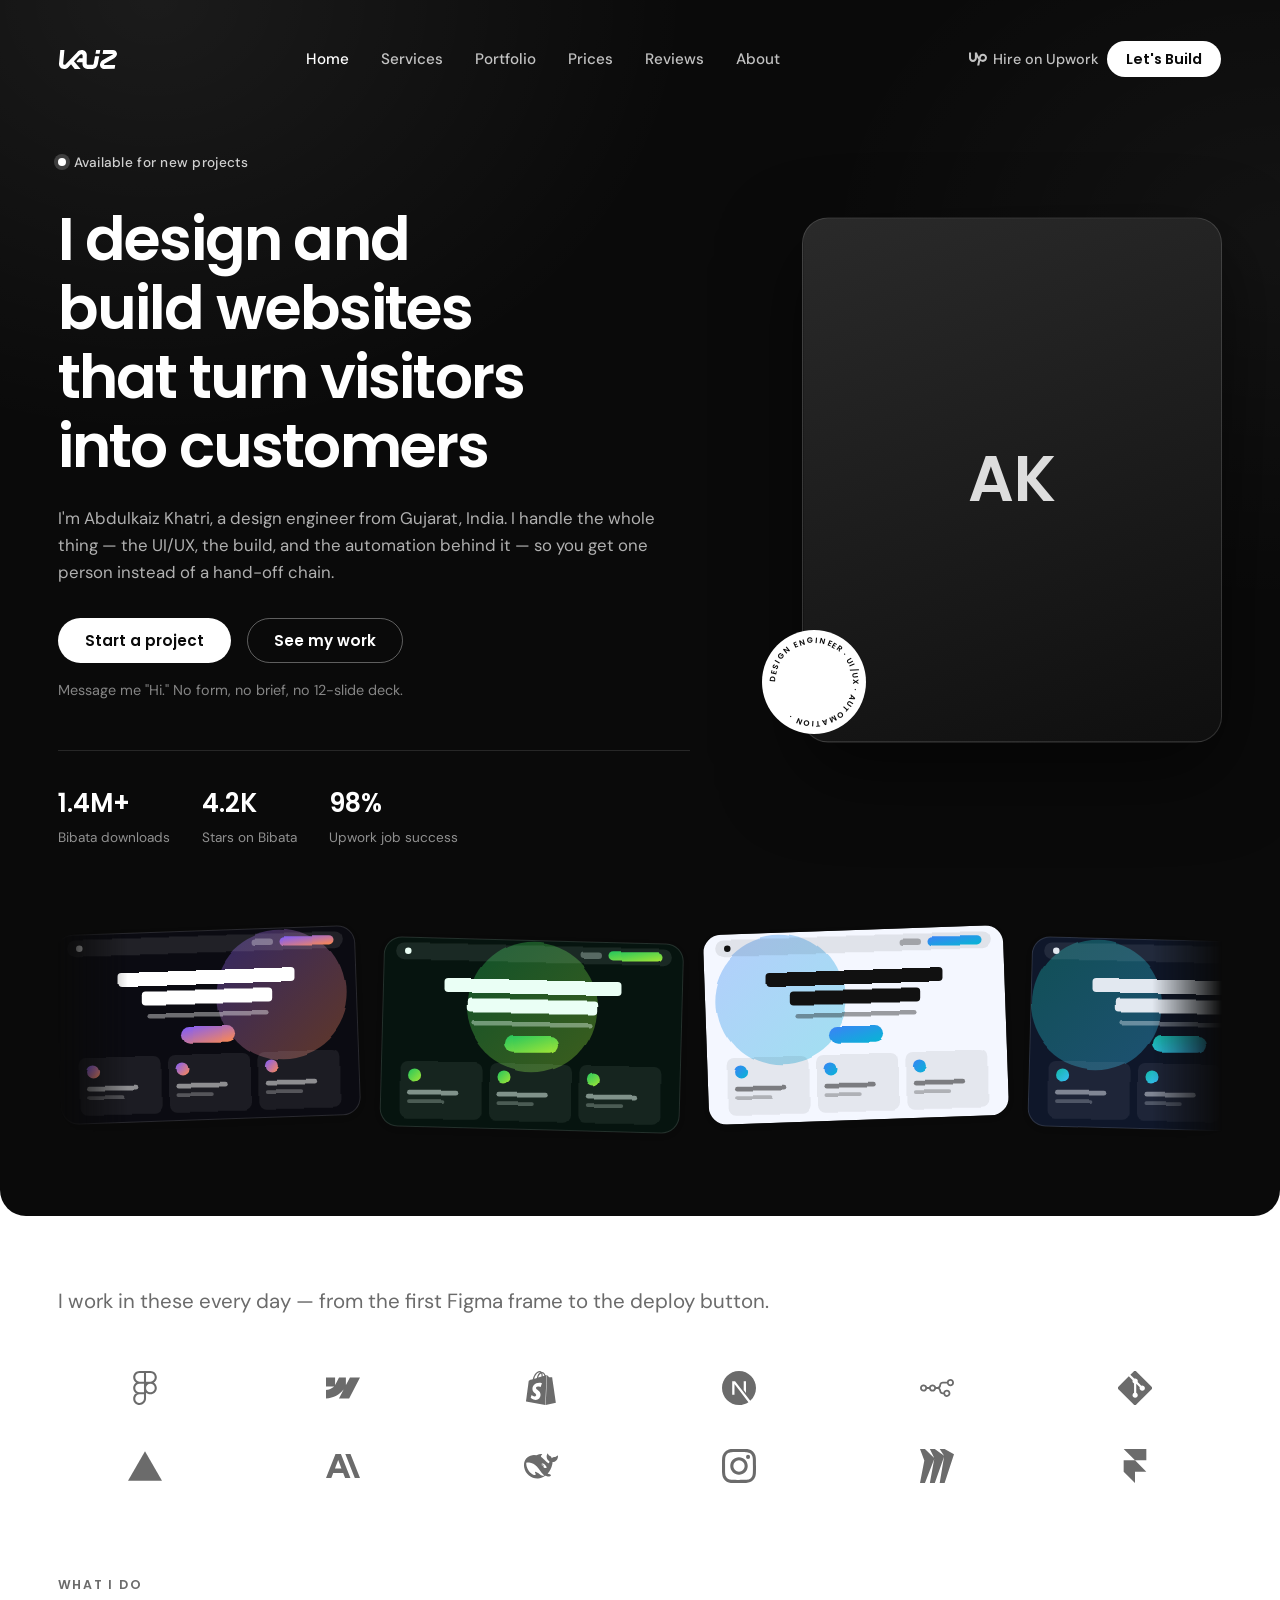
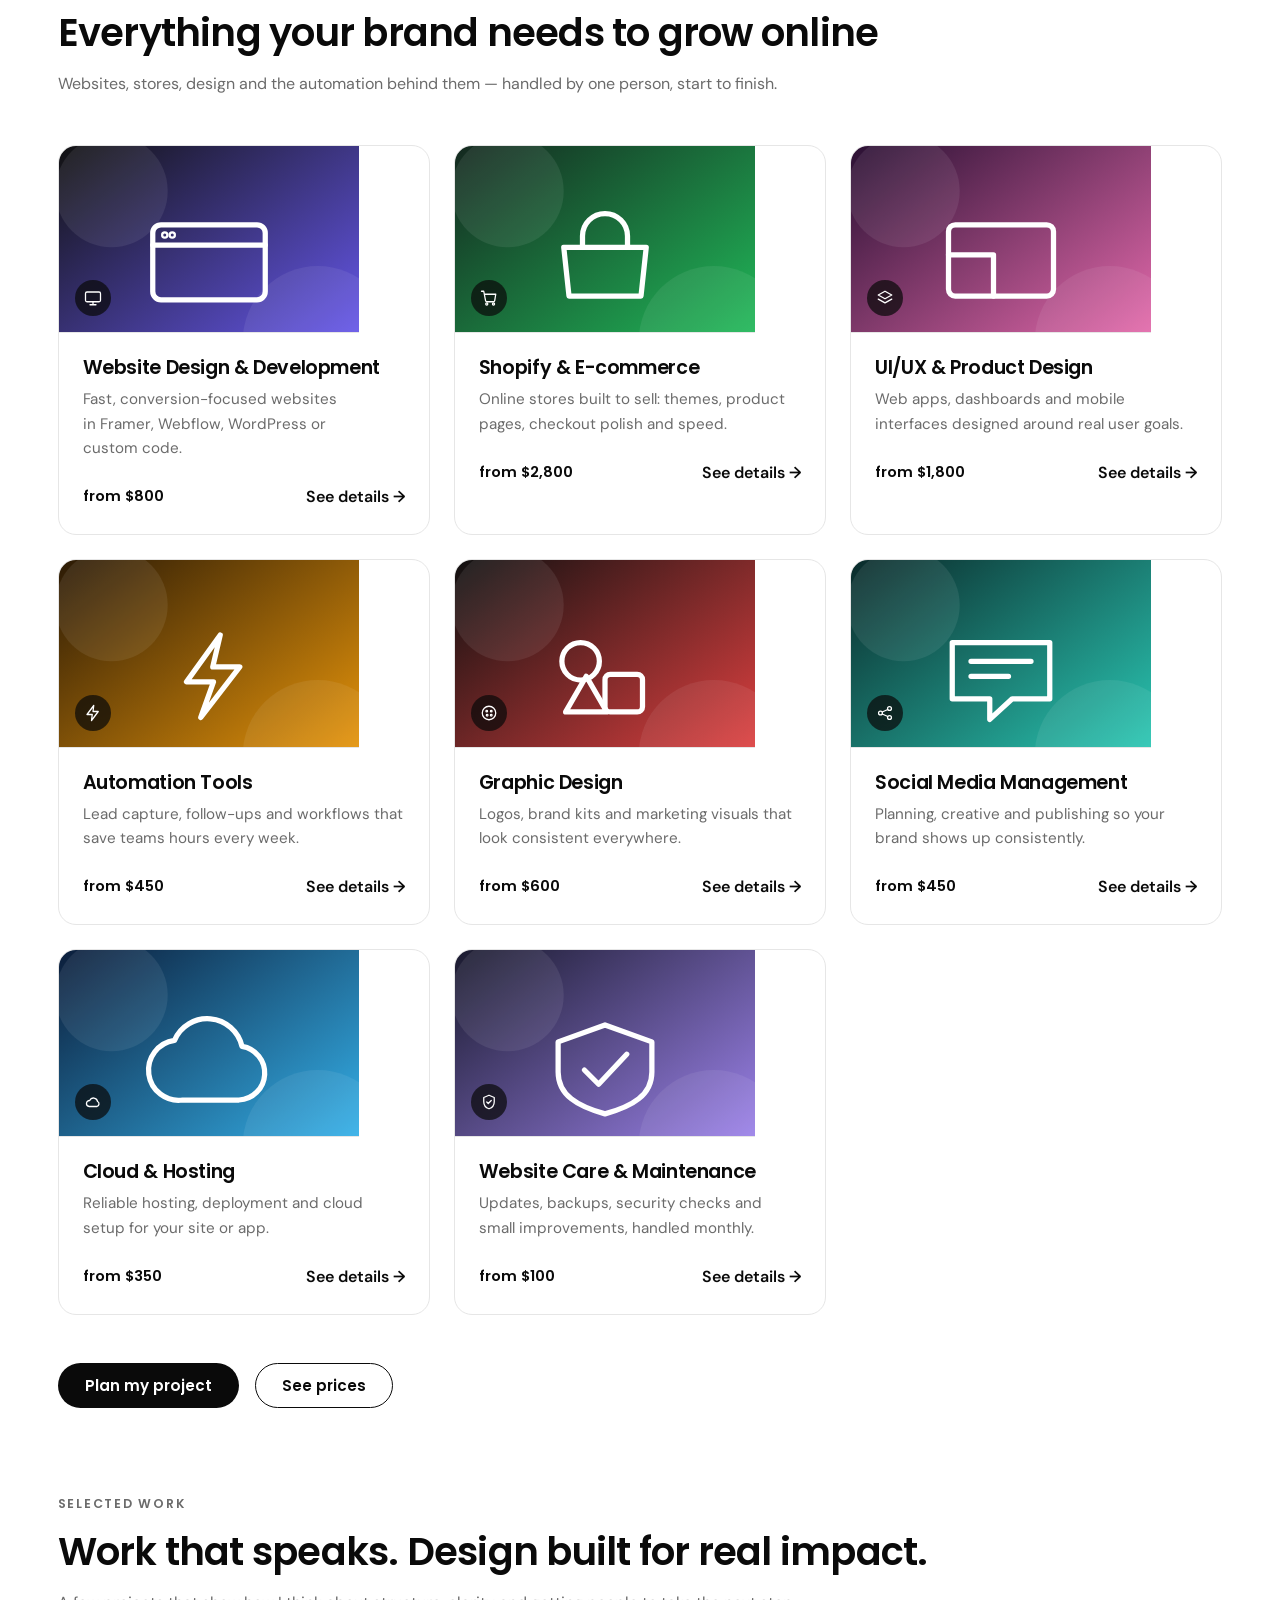
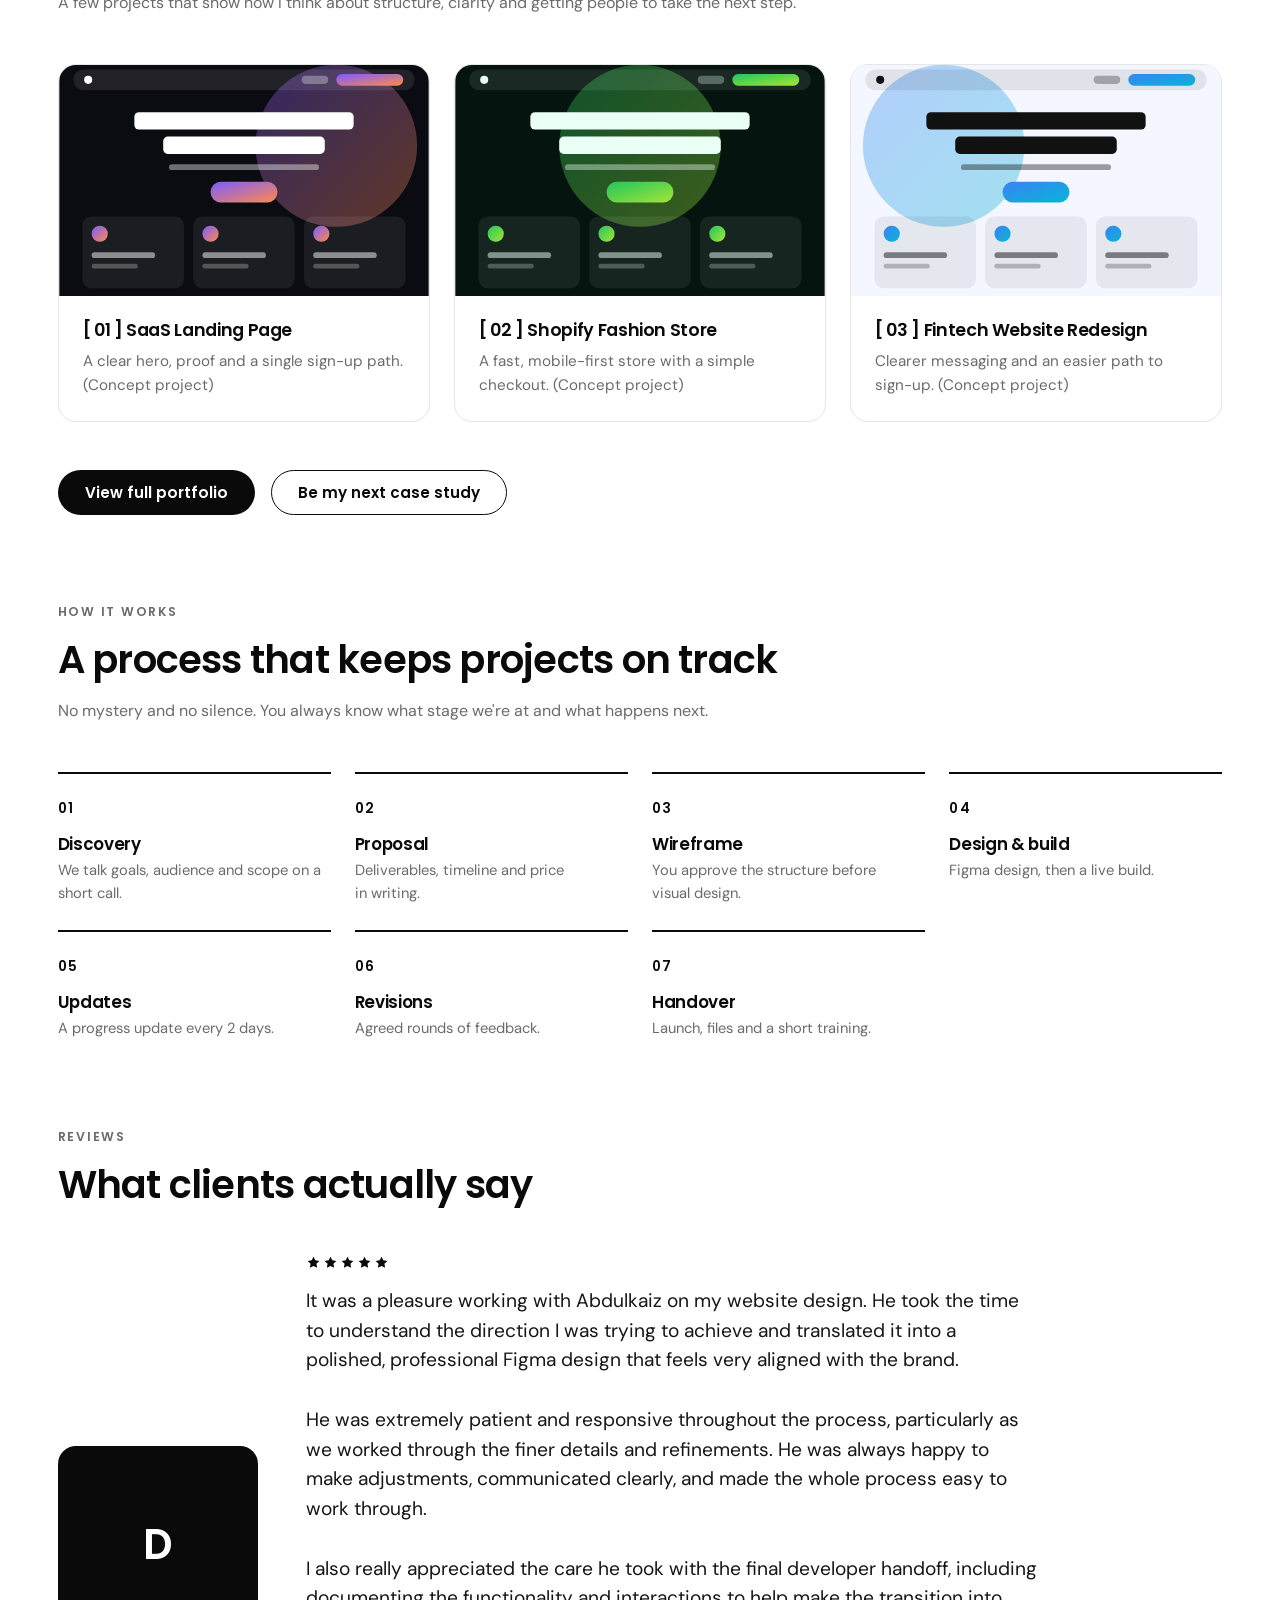
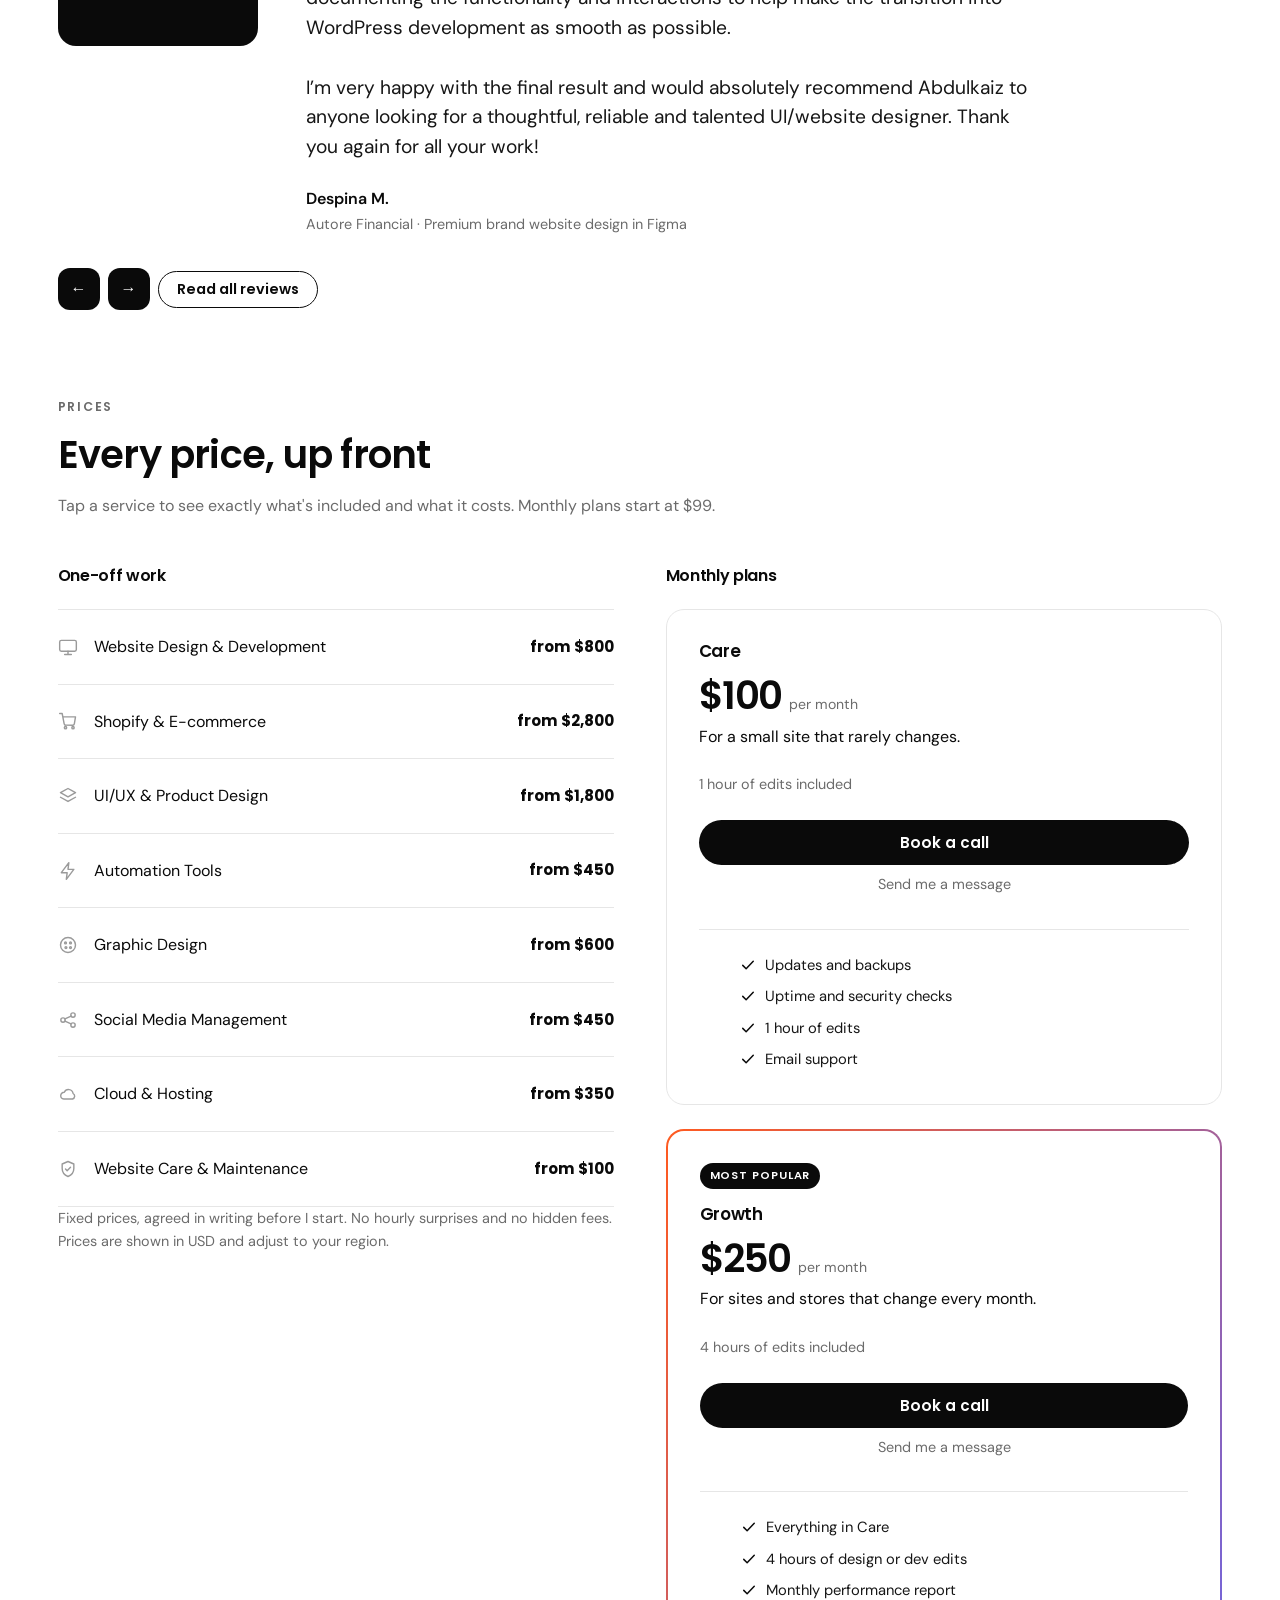
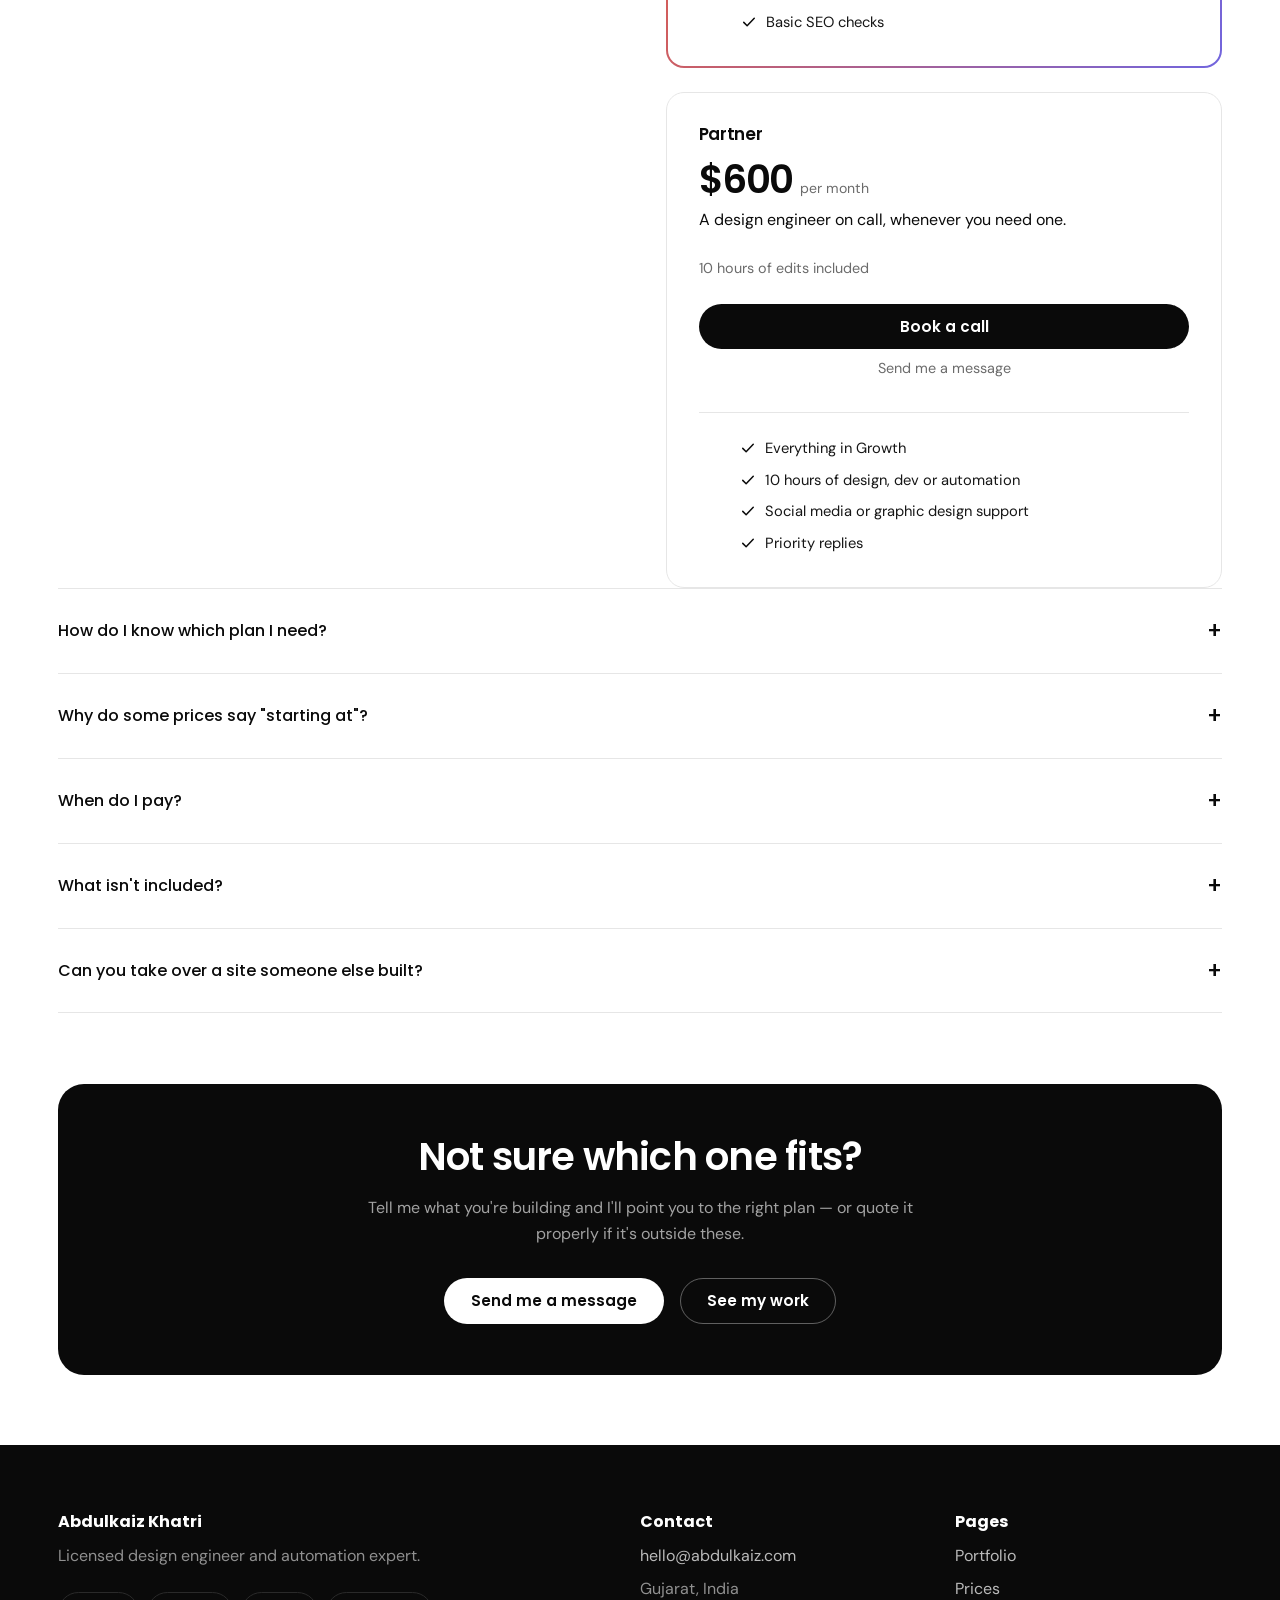
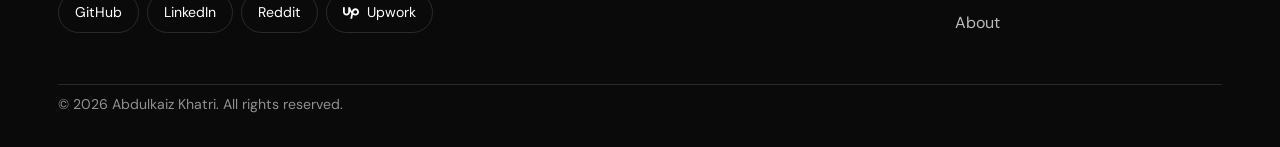
==== commit 0cf1dd20: "More Tweaks" ====
--- a/index.html
+++ b/index.html
@@ -37,13 +37,17 @@
     <link rel="preconnect" href="https://fonts.googleapis.com" />
     <link rel="preconnect" href="https://fonts.gstatic.com" crossorigin />
     <link
-      href="https://fonts.googleapis.com/css2?family=Plus+Jakarta+Sans:wght@400;500;600;700;800&display=swap"
+      href="https://fonts.googleapis.com/css2?family=Poppins:wght@400;500;600;700&display=swap"
       rel="stylesheet"
     />
     <link
-      href="https://fonts.googleapis.com/css2?family=Caveat:wght@400;600;700&display=swap"
+      href="https://fonts.googleapis.com/css2?family=DM+Sans:wght@400;500;600;700&display=swap"
       rel="stylesheet"
     />
+    <script>
+      /* lets scroll-reveal hide content only when JS can reveal it again */
+      document.documentElement.classList.add('js');
+    </script>
     <link rel="stylesheet" href="style.css" />
     <script type="application/ld+json">
       {
@@ -95,33 +99,36 @@
   <body>
     <main>
       <section class="hero dark">
-        <span class="orb o1 px" data-px="-.12"></span
-        ><span class="orb o2 px" data-px=".1"></span>
         <div class="hero-grid">
           <div class="hero-copy">
-            
-            <p class="badge rise" data-t="hero_badge">
-              Licensed Design Engineer · Automation Expert · Computer Science
+            <p class="status rise" data-t="hero_status">
+              Available for new projects
             </p>
-            <h1 class="rise" style="--d: 0.1s" data-t="hero_title">
-              Fast Websites, Shopify Stores & Automation That Turn Visitors Into Customers
+            <h1 class="rise" style="--d: 0.08s" data-t="hero_title">
+              I design and build websites that turn visitors into customers
             </h1>
-            <p class="lead rise" style="--d: 0.2s" data-t="hero_lead">
-              UI/UX first, then the build. I design and engineer websites,
-              e-commerce stores, cloud setups and automation tools that help
-              businesses earn trust and win more customers.
+            <p class="lead rise" style="--d: 0.16s" data-t="hero_lead">
+              I'm Abdulkaiz Khatri, a design engineer from Gujarat, India. I
+              handle the whole thing — the UI/UX, the build, and the automation
+              behind it — so you get one person instead of a hand-off chain.
             </p>
-            <div class="cta-row left rise" style="--d: 0.3s">
-              <button class="btn btn-light" data-contact data-t="hero_cta">
-                Book Your Free Strategy Call</button
-              ><a class="btn btn-outline" href="#services">Explore Services</a>
+            <div class="cta-row left rise" style="--d: 0.24s">
+              <button class="btn" data-contact data-t="hero_cta">
+                Start a project
+              </button>
+              <a class="btn btn-outline" href="#work">See my work</a>
             </div>
-            <p class="small rise" style="--d: 0.4s" data-t="hero_note">
+            <p class="small rise" style="--d: 0.32s" data-t="hero_note">
               Message me "Hi." No form, no brief, no 12-slide deck.
             </p>
-          </div>
-          <div class="hero-photo rise" style="--d: 0.3s">
-            <div class="portrait px" data-px=".06" id="heroPhoto">
+            <div
+              class="hero-proof rise"
+              style="--d: 0.4s"
+              id="heroProof"
+            ></div>
+          </div>
+          <div class="hero-photo rise" style="--d: 0.2s">
+            <div class="portrait px" data-px=".05" id="heroPhoto">
               <span>AK</span>
             </div>
             <svg class="ring" viewBox="0 0 120 120" aria-hidden="true">
@@ -133,111 +140,136 @@
               </defs>
               <text>
                 <textPath href="#rc">
-                  DESIGN ENGINEER · AUTOMATION EXPERT · COMPUTER SCIENCE ·
+                  DESIGN ENGINEER · UI/UX · AUTOMATION ·
                 </textPath>
               </text>
             </svg>
-            <div class="chip c1">
-              <b id="c1n">500K+</b><small id="c1l">Users reached</small>
-            </div>
-            <div class="chip c2">
-              <b id="c2n">45+</b><small id="c2l">Client reviews</small>
-            </div>
-          </div>
-        </div>
-        <p class="logos-title" data-t="logos_title">
-          Trusted by brands whose products reach 500K+ users, and growing
-        </p>
-        <div class="slots" id="slots" aria-label="Brands I work with"></div>
+          </div>
+        </div>
         <div class="marquee" id="marquee" aria-label="Project previews">
           <div class="track" id="track"></div>
         </div>
       </section>
 
-      <section
-        class="stats reveal"
-        id="stats"
-        aria-label="Highlights"
-      ></section>
-
-      <section id="intro" class="section reveal">
-        <p class="eyebrow center">✦ Meet me in 2 minutes</p>
-        <h2 data-t="video_title">Hi, I'm Abdulkaiz. Here's how I work.</h2>
-        <div class="vframe px" data-px=".04" id="video"></div>
+      <section id="tools" class="section tools-sec reveal">
+        <p class="tools-title" data-t="logos_title">
+          I work in these every day — from the first Figma frame to the deploy
+          button.
+        </p>
+        <div
+          class="tools-grid"
+          id="toolsGrid"
+          aria-label="Tools and platforms I use"
+        ></div>
+      </section>
+
+      <section id="services" class="section reveal">
+        <div class="section-head">
+          <p class="eyebrow" data-t="services_eyebrow">What I do</p>
+          <h2 class="left" data-t="services_title">
+            Everything your brand needs to grow online
+          </h2>
+          <p data-t="services_intro">
+            Websites, stores, design and the automation behind them — handled by
+            one person, start to finish.
+          </p>
+        </div>
+        <div class="svc-grid" id="services-grid"></div>
         <div class="section-cta">
-          <button class="btn" data-contact>Say Hi 👋</button>
-        </div>
-      </section>
-
-      <section id="services" class="section reveal">
-        <p class="eyebrow center">✦ Services</p>
-        <h2 data-t="services_title">
-          Everything your brand needs to grow online
-        </h2>
-        <div class="svc-grid" id="services-grid"></div>
-        <p class="muted center">Tap any card for details.</p>
-        <div class="section-cta">
-          <button class="btn" data-contact>Plan My Project</button>
+          <button class="btn" data-contact>Plan my project</button>
+          <a class="btn btn-ghost" href="#prices">See prices</a>
         </div>
       </section>
 
       <section id="work" class="section reveal">
-        <p class="eyebrow center">✦ Portfolio</p>
-        <h2 data-t="work_title">
-          Work that speaks. Design built for real impact.
-        </h2>
+        <div class="section-head">
+          <p class="eyebrow" data-t="work_eyebrow">Selected work</p>
+          <h2 class="left" data-t="work_title">
+            Work that speaks. Design built for real impact.
+          </h2>
+          <p data-t="work_intro">
+            A few projects that show how I think about structure, clarity and
+            getting people to take the next step.
+          </p>
+        </div>
         <div class="work" id="work-grid" data-limit="3"></div>
         <div class="section-cta cta-row">
-          <a class="btn" href="portfolio.html">View full portfolio</a
-          ><button class="btn btn-ghost" data-contact>
-            Be My Next Case Study
+          <a class="btn" href="portfolio.html">View full portfolio</a>
+          <button class="btn btn-ghost" data-contact>
+            Be my next case study
           </button>
         </div>
       </section>
 
       <section id="process" class="section reveal">
-        <h2 data-t="process_title">A process that keeps projects on track</h2>
+        <div class="section-head">
+          <p class="eyebrow" data-t="process_eyebrow">How it works</p>
+          <h2 class="left" data-t="process_title">
+            A process that keeps projects on track
+          </h2>
+          <p data-t="process_intro">
+            No mystery and no silence. You always know what stage we're at and
+            what happens next.
+          </p>
+        </div>
         <div class="grid4" id="steps"></div>
-        <div class="section-cta">
-          <button class="btn" data-contact>Kick Off the Journey</button>
-        </div>
       </section>
 
       <section id="reviews" class="section reveal">
-        <h2 data-t="reviews_title">Client success stories</h2>
+        <div class="section-head">
+          <p class="eyebrow" data-t="reviews_eyebrow">Reviews</p>
+          <h2 class="left" data-t="reviews_title">
+            What clients actually say
+          </h2>
+        </div>
         <div class="review" id="review"></div>
         <div class="review-nav">
-          <span></span>
-          <div>
-            <button class="sq" id="prev" aria-label="Previous review">←</button
-            ><button class="sq" id="next" aria-label="Next review">→</button>
-          </div>
-        </div>
-        <div class="section-cta cta-row">
-          <a class="btn btn-ghost" href="testimonials.html">Read all reviews</a
-          ><button class="btn" data-contact>
-            Become My Next Success Story
-          </button>
-        </div>
+          <button class="sq" id="prev" aria-label="Previous review">←</button>
+          <button class="sq" id="next" aria-label="Next review">→</button>
+          <a class="btn btn-ghost btn-sm" href="testimonials.html"
+            >Read all reviews</a
+          >
+        </div>
+      </section>
+
+      <section id="prices" class="section reveal">
+        <div class="section-head">
+          <p class="eyebrow" data-t="prices_eyebrow">Prices</p>
+          <h2 class="left" data-t="pricing_cta_title">
+            Every price, up front
+          </h2>
+          <p data-t="pricing_cta_lead">
+            Tap a service to see exactly what's included and what it costs.
+            Monthly plans start at $99.
+          </p>
+        </div>
+        <div class="prices-grid">
+          <div class="prices-col">
+            <h3 class="prices-sub">One-off work</h3>
+            <div class="prices-list" id="prices-list"></div>
+            <p class="muted small" id="prices-note"></p>
+          </div>
+          <div class="prices-col">
+            <h3 class="prices-sub">Monthly plans</h3>
+            <div class="pgrid pgrid-single" id="prices-monthly"></div>
+          </div>
+        </div>
+        <div class="faq" id="faq"></div>
       </section>
 
       <section class="section reveal">
         <div class="cta">
-          <h2 data-t="pricing_cta_title">Clear pricing. No surprises.</h2>
+          <h2>Not sure which one fits?</h2>
           <p class="muted">
-            Website, store and monthly care packages with prices you can see up
-            front.
-          </p>
-          <div class="cta-row" style="margin-top: 24px">
-            <a class="btn" href="pricing.html">See Pricing</a
-            ><button class="btn btn-ghost" data-contact>
-              Get a Custom Quote
-            </button>
-          </div>
-        </div>
-      </section>
-
-      
+            Tell me what you're building and I'll point you to the right plan —
+            or quote it properly if it's outside these.
+          </p>
+          <div class="cta-row">
+            <button class="btn" data-contact>Send me a message</button>
+            <a class="btn btn-outline" href="portfolio.html">See my work</a>
+          </div>
+        </div>
+      </section>
     </main>
     <script src="content/seed.js"></script>
     <script src="script.js"></script>
--- a/style.css
+++ b/style.css
@@ -1,36 +1,62 @@
 /* ==========================================================================
-   Abdulkaiz Khatri — portfolio stylesheet
-   One system: tokens, base, layout, components, motion, responsive.
+   Abdulkaiz Khatri — portfolio
+   Token system: black/white base + one accent. Full-width sections.
+   8px spacing scale. Poppins (headings/UI) + DM Sans (body).
    ========================================================================== */
 
 /* 1. Tokens ---------------------------------------------------------------- */
 :root {
-  --ink: #0e0e0e;
-  --ink-soft: #444;
+  /* ink + neutrals (the base) */
+  --ink: #0a0a0a;
+  --ink-2: #161616;
+  --ink-3: #242424;
   --muted: #6b6b6b;
-  --line: #e8e6e1;
-  --card: #fff;
-  --bg: #f7f7f5;
-  --paper: #f7f5f0;
-
-  --accent: #6366f1;
-  --accent-2: #f97316;
-  --accent-script: #c4704a;
+  --faint: #9a9a9a;
+  --line: #e6e6e6;
+  --line-dark: #2a2a2a;
+  --bg: #ffffff;
+  --bg-alt: #f6f6f5;
+  --card: #ffffff;
+
+  /* monochrome: the "accent" is ink itself */
+  --accent: #0a0a0a;
+  --accent-dark: #000000;
+  --on-accent: #ffffff;
 
   --ok: #067647;
-  --err: #b42318;
-
-  --radius-sm: 14px;
-  --radius: 22px;
-  --radius-lg: 30px;
+  --err: #c4314b;
+
+  /* highlight gradient — the single spot of colour on the site */
+  --hl-1: #ff5a1f;
+  --hl-2: #6366f1;
+
+  /* spacing scale — 8px base, 4px sub-step */
+  --sp-1: 4px;
+  --sp-2: 8px;
+  --sp-3: 16px;
+  --sp-4: 24px;
+  --sp-5: 32px;
+  --sp-6: 48px;
+  --sp-7: 64px;
+  --sp-8: 96px;
+
+  --radius-sm: 12px;
+  --radius: 18px;
+  --radius-lg: 26px;
   --pill: 999px;
 
-  --shadow-sm: 0 2px 12px rgba(0, 0, 0, 0.06);
-  --shadow: 0 12px 32px rgba(0, 0, 0, 0.1);
-  --shadow-lg: 0 26px 60px rgba(0, 0, 0, 0.16);
-
-  --wrap: 1160px;
-  --pad: clamp(20px, 4vw, 40px);
+  --shadow-sm: 0 1px 2px rgba(0, 0, 0, 0.05), 0 2px 8px rgba(0, 0, 0, 0.04);
+  --shadow: 0 8px 30px rgba(0, 0, 0, 0.08);
+  --shadow-lg: 0 24px 60px rgba(0, 0, 0, 0.18);
+
+  /* full-width gutters + section rhythm (tighter than before) */
+  --pad: clamp(20px, 4.5vw, 72px);
+  --section-y: clamp(48px, 5.5vw, 84px);
+  --measure: 68ch;
+  /* modest desktop container so content doesn't stretch on wide screens */
+  --wrap: 1400px;
+  /* measured at runtime; keeps the hero tucked under the header */
+  --nav-h: 112px;
 }
 
 /* 2. Base ------------------------------------------------------------------ */
@@ -41,13 +67,15 @@
 
 html {
   scroll-behavior: smooth;
+  -webkit-text-size-adjust: 100%;
 }
 
 body {
-  font-family: 'Plus Jakarta Sans', system-ui, -apple-system, sans-serif;
+  font-family: 'DM Sans', system-ui, -apple-system, sans-serif;
+  font-size: 16px;
+  line-height: 1.6;
   background: var(--bg);
   color: var(--ink);
-  line-height: 1.6;
   -webkit-font-smoothing: antialiased;
   overflow-x: hidden;
 }
@@ -64,360 +92,486 @@
   max-width: 100%;
 }
 
+::selection {
+  background: var(--accent);
+  color: var(--on-accent);
+}
+
+/* 3. Typography ------------------------------------------------------------ */
 h1,
 h2,
+h3,
+h4 {
+  font-family: 'Poppins', 'DM Sans', sans-serif;
+  font-weight: 600;
+  line-height: 1.15;
+  letter-spacing: -0.02em;
+  text-wrap: balance;
+}
+
+h1 {
+  font-size: clamp(2.25rem, 5vw, 3.75rem);
+  letter-spacing: -0.03em;
+}
+
+h2 {
+  font-size: clamp(1.6rem, 3.2vw, 2.4rem);
+}
+
 h3 {
-  line-height: 1.12;
-  letter-spacing: -0.03em;
-  font-weight: 700;
-}
-
-h1 {
-  font-size: clamp(2.2rem, 5.4vw, 4rem);
-  margin-bottom: 24px;
-}
-
-h2 {
-  font-size: clamp(1.7rem, 3.6vw, 2.6rem);
+  font-size: 1.2rem;
+}
+
+p {
+  text-wrap: pretty;
+}
+
+.lead {
+  max-width: var(--measure);
+  color: var(--muted);
+  font-size: 1.075rem;
+}
+
+.muted {
+  color: var(--muted);
+}
+
+.small {
+  font-size: 0.9rem;
+  color: var(--muted);
+}
+
+.eyebrow {
+  font-family: 'Poppins', sans-serif;
+  font-size: 0.78rem;
+  font-weight: 600;
+  letter-spacing: 0.14em;
+  text-transform: uppercase;
+  color: var(--faint);
+  margin-bottom: var(--sp-3);
+}
+
+.left {
+  text-align: left;
+}
+
+.center {
   text-align: center;
-  margin-bottom: 36px;
-}
-
-h2.left,
-h3.left {
-  text-align: left;
-}
-
-/* script accent for quotes and review highlights */
-blockquote {
-  font-family: 'Caveat', 'Plus Jakarta Sans', cursive;
-}
-
-/* 3. Layout helpers -------------------------------------------------------- */
+}
+
+/* 4. Layout — full-width bands, modestly capped on desktop ----------------- */
 .section {
+  width: 100%;
   max-width: var(--wrap);
   margin-inline: auto;
-  padding: clamp(56px, 8vw, 96px) var(--pad);
+  padding: var(--section-y) var(--pad);
+}
+
+.section + .section {
+  padding-top: 0;
 }
 
 .page-head {
-  text-align: center;
-  padding-bottom: 0;
-}
-
-.lead {
-  max-width: 660px;
-  margin: 0 auto 32px;
-  color: var(--ink-soft);
-  font-size: 1.08rem;
-}
-
-.muted {
-  color: var(--muted);
-}
-
-.small {
-  font-size: 0.9rem;
-  margin-top: 16px;
-}
-
-.center {
-  text-align: center;
-}
-
-.eyebrow {
-  font-size: 0.82rem;
-  font-weight: 600;
-  letter-spacing: 0.1em;
-  text-transform: uppercase;
-  color: var(--accent);
-  margin-bottom: 10px;
-}
-
-.eyebrow.center {
-  margin-bottom: 14px;
+  padding-top: clamp(32px, 4vw, 56px);
+  padding-bottom: var(--sp-5);
 }
 
 .section-cta {
-  text-align: center;
-  margin-top: 44px;
+  display: flex;
+  flex-wrap: wrap;
+  gap: var(--sp-3);
+  align-items: center;
+  margin-top: var(--sp-6);
 }
 
 .cta-row {
   display: flex;
-  gap: 14px;
-  justify-content: center;
   flex-wrap: wrap;
+  gap: var(--sp-3);
   align-items: center;
 }
 
 .cta-row.left {
-  justify-content: flex-start;
-  margin-top: 26px;
+  margin-top: var(--sp-4);
 }
 
 .grid2,
 .grid3,
 .grid4 {
   display: grid;
-  gap: 20px;
-}
-
-.grid2 {
-  grid-template-columns: repeat(auto-fit, minmax(280px, 1fr));
-}
-
+  gap: var(--sp-4);
+}
+
+.grid2,
 .grid3 {
-  grid-template-columns: repeat(auto-fit, minmax(280px, 1fr));
+  grid-template-columns: repeat(auto-fit, minmax(min(100%, 320px), 1fr));
 }
 
 .grid4 {
-  grid-template-columns: repeat(auto-fit, minmax(220px, 1fr));
-  gap: 26px 20px;
-}
-
-/* 4. Buttons --------------------------------------------------------------- */
+  grid-template-columns: repeat(auto-fit, minmax(min(100%, 240px), 1fr));
+}
+
+/* section header block: eyebrow + heading + optional intro */
+.section-head {
+  max-width: 900px;
+  margin-bottom: var(--sp-6);
+}
+
+.section-head p {
+  max-width: var(--measure);
+  color: var(--muted);
+  margin-top: var(--sp-3);
+}
+
+/* 5. Buttons --------------------------------------------------------------- */
 .btn {
-  position: relative;
   display: inline-flex;
   align-items: center;
   justify-content: center;
-  gap: 8px;
-  background: linear-gradient(#333, #111);
+  gap: var(--sp-2);
+  padding: 14px 26px;
+  font-family: 'Poppins', sans-serif;
+  font-size: 0.95rem;
+  font-weight: 600;
+  line-height: 1;
+  border: 1.5px solid transparent;
+  border-radius: var(--pill);
+  background: var(--accent);
+  color: var(--on-accent);
+  cursor: pointer;
+  transition:
+    transform 0.15s ease,
+    background 0.15s ease,
+    border-color 0.15s ease,
+    color 0.15s ease;
+}
+
+.btn:hover {
+  background: var(--accent-dark);
+  transform: translateY(-1px);
+}
+
+.btn:active {
+  transform: translateY(0);
+}
+
+.btn-sm {
+  padding: 10px 18px;
+  font-size: 0.9rem;
+}
+
+.btn-ghost {
+  background: transparent;
+  border-color: currentColor;
+  color: var(--ink);
+}
+
+.btn-ghost:hover {
+  background: var(--ink);
+  border-color: var(--ink);
   color: #fff;
-  font: 600 1rem/1 'Plus Jakarta Sans', sans-serif;
-  padding: 16px 30px;
-  border: 1px solid transparent;
-  border-radius: var(--pill);
-  box-shadow: 0 8px 20px rgba(0, 0, 0, 0.2);
-  cursor: pointer;
-  overflow: hidden;
-  transition:
-    transform 0.18s,
-    box-shadow 0.18s,
-    background 0.18s;
-}
-
-.btn:hover {
-  transform: translateY(-2px);
-  box-shadow: 0 12px 26px rgba(0, 0, 0, 0.26);
-}
-
-.btn:active {
-  transform: scale(0.98);
+}
+
+.hero.dark .btn-ghost,
+.on-dark .btn-ghost {
+  color: #fff;
+}
+
+.btn-ghost:hover {
+  color: #fff;
+}
+
+.btn-on-dark,
+.btn-light {
+  background: #fff;
+  color: var(--ink);
+}
+
+.btn-on-dark:hover,
+.btn-light:hover {
+  background: #e9e9e9;
+}
+
+.btn-outline {
+  background: transparent;
+  border-color: rgba(255, 255, 255, 0.35);
+  color: #fff;
+}
+
+.btn-outline:hover {
+  background: rgba(255, 255, 255, 0.1);
+  border-color: rgba(255, 255, 255, 0.6);
+}
+
+.btn-soft {
+  background: var(--bg-alt);
+  border-color: var(--line);
+  color: var(--ink);
+}
+
+/* primary buttons sit on dark bands: invert so they stay visible */
+.hero.dark .btn,
+.cta .btn {
+  background: #fff;
+  color: var(--ink);
+}
+
+.hero.dark .btn:hover,
+.cta .btn:hover {
+  background: #e4e4e4;
+}
+
+.hero.dark .btn-outline,
+.cta .btn-outline {
+  background: transparent;
+  color: #fff;
+  border-color: rgba(255, 255, 255, 0.35);
+}
+
+.btn-soft:hover {
+  background: var(--ink);
+  border-color: var(--ink);
+  color: #fff;
 }
 
 .btn:focus-visible,
 a:focus-visible,
 button:focus-visible,
 input:focus-visible,
-textarea:focus-visible {
+textarea:focus-visible,
+summary:focus-visible {
   outline: 2px solid var(--accent);
-  outline-offset: 2px;
-}
-
-.btn-sm {
-  padding: 11px 20px;
-  font-size: 0.95rem;
-}
-
-.btn-ghost {
-  background: transparent;
-  color: var(--ink);
-  border-color: var(--ink);
-  box-shadow: none;
-}
-
-.btn-ghost:hover {
-  background: var(--ink);
-  color: #fff;
-}
-
-.btn-light {
-  background: #fff;
-  color: var(--ink);
-  box-shadow: 0 8px 24px rgba(255, 255, 255, 0.14);
-}
-
-.btn-outline {
-  background: transparent;
-  color: #fff;
-  border-color: rgba(255, 255, 255, 0.45);
-  box-shadow: none;
-}
-
-.btn-outline:hover {
-  background: rgba(255, 255, 255, 0.12);
-}
-
-.btn-soft {
-  background: linear-gradient(#f3f3f3, #e4e4e4);
-  color: var(--ink);
-  box-shadow: 0 2px 8px rgba(0, 0, 0, 0.12);
-}
-
-/* 5. Header / navigation --------------------------------------------------- */
+  outline-offset: 3px;
+}
+
+/* 6. Header ---------------------------------------------------------------- */
 .nav-wrap {
   position: sticky;
   top: 0;
   z-index: 50;
-  padding: 16px 20px;
+  /* align the header with the page container */
+  width: 100%;
+  max-width: var(--wrap);
+  margin-inline: auto;
+  padding: var(--sp-4) var(--pad);
+  transition: padding 0.3s ease;
+}
+
+.nav {
+  /* side padding is applied only when the nav has a visible surface,
+     so a transparent header lines up with the page container */
+  --nav-px: 0px;
+  --nav-py: 11px;
+  display: flex;
+  align-items: center;
+  justify-content: space-between;
+  gap: var(--sp-4);
+  padding: var(--nav-py) var(--nav-px);
+  border: 1px solid transparent;
+  border-radius: var(--pill);
+  background: transparent;
   transition:
     padding 0.3s ease,
     background 0.3s ease,
+    border-color 0.3s ease,
     box-shadow 0.3s ease;
 }
 
-.nav {
-  max-width: 1240px;
-  margin: auto;
-  display: flex;
-  align-items: center;
-  justify-content: space-between;
-  gap: 16px;
-  padding: 10px 12px 10px 20px;
-  background: rgba(255, 255, 255, 0.78);
+/* roomier header on desktop */
+@media (min-width: 1025px) {
+  .nav {
+    --nav-py: 16px;
+  }
+}
+
+/* floating pill once scrolled */
+.nav-wrap.scrolled {
+  padding: var(--sp-3) var(--pad);
+}
+
+.nav-wrap.scrolled .nav {
+  --nav-px: 20px;
+  background: rgba(255, 255, 255, 0.92);
   backdrop-filter: blur(14px);
   -webkit-backdrop-filter: blur(14px);
-  border: 1px solid rgba(0, 0, 0, 0.05);
-  border-radius: var(--pill);
-  transition:
-    background 0.3s ease,
-    box-shadow 0.3s ease;
-}
-
-/* full-size at the top of the page… */
-.nav-wrap:not(.scrolled) .nav {
-  box-shadow: none;
-}
-
-/* …then a floating pill once you scroll */
-.nav-wrap.scrolled {
-  padding: 8px 14px;
-}
-
-.nav-wrap.scrolled .nav {
-  background: rgba(255, 255, 255, 0.94);
-  box-shadow: var(--shadow);
-}
-
+  border-color: var(--line);
+  box-shadow: var(--shadow-sm);
+}
+
+/* light pages always show the nav surface, so it needs its side padding */
+body:not(.has-hero-dark) .nav {
+  --nav-px: 20px;
+}
+
+@media (min-width: 1025px) {
+  .nav-wrap.scrolled .nav,
+  body:not(.has-hero-dark) .nav {
+    --nav-px: 26px;
+  }
+}
+
+/* default: dark text (pages without a dark hero) */
 .logo {
   display: inline-flex;
   align-items: center;
   color: var(--ink);
+  transition: color 0.3s ease;
 }
 
 .logo-mark {
-  height: 30px;
+  height: 19px;
   width: auto;
   fill: currentColor;
 }
 
 .links {
   display: flex;
-  gap: 34px;
+  gap: var(--sp-5);
   list-style: none;
   padding: 0;
 }
 
 .links a {
+  font-size: 0.95rem;
   font-weight: 500;
-  color: #333;
-  background: linear-gradient(currentColor, currentColor) 0 100%/0 1.5px
-    no-repeat;
-  transition:
-    background-size 0.3s,
-    color 0.2s;
+  color: var(--muted);
+  transition: color 0.2s ease;
 }
 
 .links a:hover,
 .links a.on {
   color: var(--ink);
-  background-size: 100% 1.5px;
+}
+
+/* pages with a dark hero: white header while parked at the top */
+body.has-hero-dark .nav-wrap:not(.scrolled) .logo {
+  color: #fff;
+}
+
+body.has-hero-dark .nav-wrap:not(.scrolled) .links a {
+  color: rgba(255, 255, 255, 0.75);
+}
+
+body.has-hero-dark .nav-wrap:not(.scrolled) .links a:hover,
+body.has-hero-dark .nav-wrap:not(.scrolled) .links a.on {
+  color: #fff;
+}
+
+body.has-hero-dark .nav-wrap:not(.scrolled) .uplink {
+  color: rgba(255, 255, 255, 0.75);
+}
+
+/* light pages keep a solid nav bar so the sticky header stays legible */
+body:not(.has-hero-dark) .nav {
+  background: rgba(255, 255, 255, 0.92);
+  backdrop-filter: blur(14px);
+  -webkit-backdrop-filter: blur(14px);
+  border-color: var(--line);
 }
 
 .nav-cta {
   display: flex;
   align-items: center;
-  gap: 10px;
+  gap: var(--sp-2);
 }
 
 .uplink {
   display: inline-flex;
   align-items: center;
-  gap: 8px;
+  gap: 6px;
+  font-size: 0.9rem;
   font-weight: 500;
-  font-size: 0.95rem;
-  padding: 6px 4px;
-  color: #14a800;
+  color: var(--muted);
+  transition: color 0.2s ease;
+}
+
+.uplink:hover {
+  color: var(--ink);
+  text-decoration: underline;
+}
+
+body.has-hero-dark .nav-wrap:not(.scrolled) .uplink:hover {
+  color: #fff;
+}
+
+/* nav CTA on the dark hero needs to invert too */
+body.has-hero-dark .nav-wrap:not(.scrolled) .nav-cta .btn {
+  background: #fff;
+  color: var(--ink);
+}
+
+body.has-hero-dark .nav-wrap:not(.scrolled) .nav-cta .btn:hover {
+  background: #e4e4e4;
+}
+
+body.has-hero-dark .nav-wrap:not(.scrolled) .burger {
+  background: #fff;
+}
+
+body.has-hero-dark .nav-wrap:not(.scrolled) .burger span {
+  background: var(--ink);
 }
 
 .uplink svg {
-  width: 20px;
-  height: 20px;
-  fill: #14a800;
-}
-
-.uplink:hover {
-  color: #0d7a00;
-}
-
-/* burger + mobile panel */
+  width: 18px;
+  height: 18px;
+  fill: currentColor;
+}
+
 .burger {
   display: none;
-  width: 44px;
-  height: 44px;
+  width: 42px;
+  height: 42px;
   border: 0;
   border-radius: 50%;
-  background: var(--ink);
+  background: #fff;
   cursor: pointer;
   position: relative;
 }
 
 .burger span {
   position: absolute;
-  left: 13px;
-  right: 13px;
+  left: 12px;
+  right: 12px;
   height: 2px;
-  background: #fff;
+  background: var(--ink);
   border-radius: 2px;
   transition: 0.3s;
 }
 
 .burger span:first-child {
-  top: 18px;
+  top: 17px;
 }
 
 .burger span:last-child {
-  top: 25px;
+  top: 24px;
 }
 
 .burger[aria-expanded='true'] span:first-child {
-  top: 21px;
+  top: 20px;
   transform: rotate(45deg);
 }
 
 .burger[aria-expanded='true'] span:last-child {
-  top: 21px;
+  top: 20px;
   transform: rotate(-45deg);
 }
 
 .mobile {
   position: absolute;
-  left: 20px;
-  right: 20px;
-  top: 80px;
-  display: grid;
-  padding: 10px;
-  background: rgba(255, 255, 255, 0.96);
-  backdrop-filter: blur(18px);
-  -webkit-backdrop-filter: blur(18px);
+  left: var(--pad);
+  right: var(--pad);
+  top: 84px;
+  display: grid;
+  padding: var(--sp-2);
+  background: #fff;
+  border: 1px solid var(--line);
   border-radius: var(--radius);
   box-shadow: var(--shadow-lg);
   opacity: 0;
   visibility: hidden;
-  transform: translateY(-10px);
-  transition: 0.3s;
+  transform: translateY(-8px);
+  transition: 0.28s ease;
 }
 
 .mobile.open {
@@ -427,92 +581,132 @@
 }
 
 .mobile a {
-  padding: 14px 18px;
+  padding: 13px 16px;
   border-radius: var(--radius-sm);
   font-weight: 500;
 }
 
 .mobile a:hover {
-  background: var(--bg);
-}
-
-/* 6. Hero ------------------------------------------------------------------ */
+  background: var(--bg-alt);
+}
+
+/* 7. Hero ------------------------------------------------------------------ */
 .hero {
   position: relative;
-  z-index: 0;
   overflow: hidden;
 }
 
 .hero.dark {
-  background: #000;
+  margin-top: calc(-1 * var(--nav-h));
+  padding: 148px var(--pad) var(--sp-7);
+  background:
+    radial-gradient(
+      70% 60% at 12% 0%,
+      rgba(255, 255, 255, 0.07),
+      transparent 60%
+    ),
+    radial-gradient(
+      60% 50% at 100% 20%,
+      rgba(255, 255, 255, 0.04),
+      transparent 60%
+    ),
+    var(--ink);
   color: #fff;
-  margin-top: -96px;
-  padding: 168px var(--pad) 0;
-  border-radius: 0 0 44px 44px;
+  border-radius: 0 0 var(--radius-lg) var(--radius-lg);
+}
+
+/* keep hero content on the same measure as the rest of the page */
+.hero.dark > * {
+  max-width: calc(var(--wrap) - 2 * var(--pad));
+  margin-inline: auto;
 }
 
 .hero-grid {
-  max-width: var(--wrap);
-  margin-inline: auto;
-  display: grid;
-  grid-template-columns: 1.15fr 0.85fr;
-  gap: 48px;
+  display: grid;
+  grid-template-columns: 1.35fr 1fr;
+  gap: clamp(32px, 5vw, 72px);
   align-items: center;
+}
+
+.status {
+  display: inline-flex;
+  align-items: center;
+  gap: var(--sp-2);
+  font-size: 0.85rem;
+  font-weight: 500;
+  letter-spacing: 0.02em;
+  color: rgba(255, 255, 255, 0.8);
+  margin-bottom: var(--sp-5);
+}
+
+.status::before {
+  content: '';
+  width: 8px;
+  height: 8px;
+  border-radius: 50%;
+  background: #fff;
+  box-shadow: 0 0 0 4px rgba(255, 255, 255, 0.18);
 }
 
 .hero.dark h1 {
   color: #fff;
-  margin-bottom: 22px;
+  margin-bottom: var(--sp-4);
+  max-width: 16ch;
 }
 
 .hero.dark .lead {
-  margin: 0 0 30px;
-  color: #bcbcbc;
-  max-width: 560px;
+  color: rgba(255, 255, 255, 0.68);
+  margin-bottom: var(--sp-5);
+  font-size: 1.05rem;
 }
 
 .hero.dark .small {
-  color: #8a8a8a;
-  margin-top: 18px;
-}
-
-.badge {
-  display: inline-block;
-  background: #fff;
-  border: 1px solid var(--line);
-  border-radius: var(--pill);
-  padding: 6px 16px;
-  font-size: 0.9rem;
-  font-weight: 500;
-  margin-bottom: 24px;
-}
-
-.hero.dark .badge {
-  background: rgba(255, 255, 255, 0.08);
-  border-color: rgba(255, 255, 255, 0.18);
-  color: #ddd;
+  color: rgba(255, 255, 255, 0.5);
+  margin-top: var(--sp-3);
+}
+
+.hero-proof {
+  display: flex;
+  flex-wrap: wrap;
+  gap: var(--sp-5);
+  margin-top: var(--sp-6);
+  padding-top: var(--sp-5);
+  border-top: 1px solid rgba(255, 255, 255, 0.12);
+}
+
+.hero-proof div b {
+  display: block;
+  font-family: 'Poppins', sans-serif;
+  font-size: 1.6rem;
+  font-weight: 600;
+  color: #fff;
+}
+
+.hero-proof div span {
+  font-size: 0.85rem;
+  color: rgba(255, 255, 255, 0.55);
 }
 
 .hero-photo {
   position: relative;
   width: 100%;
-  max-width: 380px;
-  margin-inline: auto;
+  max-width: 420px;
+  justify-self: end;
 }
 
 .portrait {
   aspect-ratio: 4 / 5;
-  border-radius: 999px 999px var(--radius-lg) var(--radius-lg);
-  background: linear-gradient(160deg, #3a3a3a, #111);
-  border: 1px solid rgba(255, 255, 255, 0.22);
+  border-radius: var(--radius-lg);
+  background: linear-gradient(160deg, #2a2a2a, #0f0f0f);
+  border: 1px solid rgba(255, 255, 255, 0.14);
   overflow: hidden;
   display: grid;
   place-items: center;
-  font-size: 4.5rem;
-  font-weight: 700;
-  box-shadow:
-    0 0 0 10px rgba(255, 255, 255, 0.05),
-    0 30px 80px rgba(255, 255, 255, 0.08);
+  font-family: 'Poppins', sans-serif;
+  font-size: 4rem;
+  font-weight: 600;
+  color: rgba(255, 255, 255, 0.85);
+  box-shadow: 0 30px 80px rgba(0, 0, 0, 0.5);
 }
 
 .portrait img {
@@ -523,20 +717,21 @@
 
 .ring {
   position: absolute;
-  left: -54px;
-  bottom: 34px;
-  width: 118px;
-  height: 118px;
+  left: -40px;
+  bottom: 28px;
+  width: 104px;
+  height: 104px;
   background: #fff;
   border-radius: 50%;
-  animation: spin 18s linear infinite;
+  animation: spin 20s linear infinite;
 }
 
 .ring text {
+  font-family: 'Poppins', sans-serif;
   font-size: 9px;
-  font-weight: 700;
+  font-weight: 600;
   letter-spacing: 0.12em;
-  fill: #111;
+  fill: var(--ink);
 }
 
 .chip {
@@ -544,110 +739,127 @@
   display: flex;
   flex-direction: column;
   padding: 10px 16px;
-  background: rgba(255, 255, 255, 0.12);
+  background: rgba(255, 255, 255, 0.08);
   backdrop-filter: blur(12px);
   -webkit-backdrop-filter: blur(12px);
-  border: 1px solid rgba(255, 255, 255, 0.24);
-  border-radius: 16px;
-  animation: bob 4s ease-in-out infinite;
+  border: 1px solid rgba(255, 255, 255, 0.16);
+  border-radius: var(--radius-sm);
 }
 
 .chip b {
-  font-size: 1.3rem;
+  font-family: 'Poppins', sans-serif;
+  font-size: 1.2rem;
 }
 
 .chip small {
-  font-size: 0.78rem;
-  color: #ccc;
+  font-size: 0.76rem;
+  color: rgba(255, 255, 255, 0.6);
 }
 
 .c1 {
-  right: -18px;
-  top: 36px;
+  right: -16px;
+  top: 30px;
 }
 
 .c2 {
-  right: -30px;
-  bottom: 70px;
-  animation-delay: 1.2s;
-}
-
-.logos-title {
-  max-width: var(--wrap);
-  margin: 70px auto 22px;
-  text-align: center;
-  color: #9a9a9a;
-  font-size: 0.95rem;
-}
-
-.slots {
-  max-width: 1100px;
-  margin-inline: auto;
-  display: grid;
-  grid-template-columns: repeat(7, 1fr);
-  gap: 14px;
-}
-
-.slot {
-  height: 64px;
+  right: -26px;
+  bottom: 60px;
+}
+
+/* tools — a 2-row grid that cycles through the stack, between hero and services */
+.tools-sec {
+  padding-top: var(--section-y);
+}
+
+.tools-title {
+  max-width: 52ch;
+  margin-bottom: var(--sp-6);
+  font-size: clamp(1.05rem, 1.6vw, 1.3rem);
+  line-height: 1.5;
+  color: var(--muted);
+}
+
+.tools-title strong {
+  color: var(--ink);
+  font-weight: 600;
+}
+
+.tools-grid {
+  display: grid;
+  grid-template-columns: repeat(6, minmax(0, 1fr));
+  gap: var(--sp-5) var(--sp-4);
+}
+
+.tool {
+  height: 46px;
   display: grid;
   place-items: center;
+  will-change: opacity, transform, filter;
+}
+
+.tool img {
+  max-width: 100%;
+  max-height: 34px;
+  object-fit: contain;
+  /* the marks ship white; invert to ink for the light section */
+  filter: brightness(0);
+  opacity: 0.58;
+  transition: opacity 0.25s ease;
+}
+
+.tool:hover img {
+  opacity: 1;
+}
+
+.tool span {
+  font-family: 'Poppins', sans-serif;
+  font-size: 0.85rem;
+  font-weight: 500;
+  color: var(--muted);
+}
+
+@media (max-width: 860px) {
+  .tools-grid {
+    grid-template-columns: repeat(4, minmax(0, 1fr));
+    gap: var(--sp-4) var(--sp-3);
+  }
+
+  /* keep two clean rows of four */
+  .tools-grid .tool:nth-child(n + 9) {
+    display: none;
+  }
+}
+
+@media (max-width: 520px) {
+  .tools-grid {
+    grid-template-columns: repeat(3, minmax(0, 1fr));
+  }
+
+  .tools-grid .tool:nth-child(n + 7) {
+    display: none;
+  }
+}
+
+/* 8. Marquee --------------------------------------------------------------- */
+.marquee {
+  margin-top: var(--sp-6);
+  padding: var(--sp-5) 0;
   overflow: hidden;
-  background: rgba(255, 255, 255, 0.04);
-  border: 1px solid rgba(255, 255, 255, 0.1);
-  border-radius: 16px;
-}
-
-.slot img {
-  max-height: 30px;
-  max-width: 70%;
-}
-
-/* hero orbs */
-.orb {
-  position: absolute;
-  z-index: 0;
-  border-radius: 50%;
-  filter: blur(60px);
-  opacity: 0.5;
-  pointer-events: none;
-}
-
-.o1 {
-  width: 320px;
-  height: 320px;
-  left: 2%;
-  top: 40px;
-  background: radial-gradient(circle, rgba(99, 102, 241, 0.5), transparent 70%);
-}
-
-.o2 {
-  width: 280px;
-  height: 280px;
-  right: 4%;
-  top: 220px;
-  background: radial-gradient(circle, rgba(249, 115, 22, 0.42), transparent 70%);
-}
-
-/* 7. Marquee --------------------------------------------------------------- */
-.marquee {
-  margin: 50px calc(var(--pad) * -1) 0;
-  padding: 30px 0 70px;
-  overflow: hidden;
-  mask-image: linear-gradient(
+  mask-image: linear-gradient(90deg, transparent, #000 6%, #000 94%, transparent);
+  -webkit-mask-image: linear-gradient(
     90deg,
     transparent,
-    #000 8%,
-    #000 92%,
+    #000 6%,
+    #000 94%,
     transparent
   );
 }
 
 .track {
   display: flex;
-  gap: 22px;
+  gap: var(--sp-4);
   width: max-content;
-  animation: slide 45s linear infinite;
+  animation: slide 40s linear infinite;
 }
 
 .marquee:hover .track {
@@ -656,140 +868,68 @@
 
 .tile {
   flex: 0 0 300px;
-  height: 200px;
+  height: 190px;
   display: flex;
   align-items: flex-end;
-  padding: 18px;
+  padding: var(--sp-3);
   border: 1px solid var(--line);
-  border-radius: var(--radius-sm);
-  box-shadow: 0 14px 30px rgba(0, 0, 0, 0.14);
+  border-radius: var(--radius);
+  box-shadow: var(--shadow-sm);
   background-size: cover;
   background-position: center;
   font-weight: 600;
-  transition:
-    transform 0.5s cubic-bezier(0.2, 0.8, 0.2, 1),
-    box-shadow 0.5s;
 }
 
 .hero.dark .tile {
-  border-color: rgba(255, 255, 255, 0.14);
+  border-color: rgba(255, 255, 255, 0.12);
 }
 
 .track .tile:nth-child(odd) {
-  transform: rotate(-2.5deg);
+  transform: rotate(-2deg);
 }
 
 .track .tile:nth-child(even) {
-  transform: rotate(2deg) translateY(12px);
+  transform: rotate(1.5deg) translateY(10px);
 }
 
 .track .tile:hover {
-  transform: rotate(0) scale(1.06);
-  box-shadow: 0 24px 50px rgba(0, 0, 0, 0.24);
+  transform: rotate(0) scale(1.05);
+  box-shadow: var(--shadow);
   z-index: 2;
 }
 
-/* 8. Stats ----------------------------------------------------------------- */
+/* 9. Stats band ------------------------------------------------------------ */
 .stats {
-  max-width: 1000px;
-  margin-inline: auto;
-  padding: 10px var(--pad);
-  display: grid;
-  grid-template-columns: repeat(auto-fit, minmax(180px, 1fr));
-  gap: 20px;
-  text-align: center;
+  display: grid;
+  grid-template-columns: repeat(auto-fit, minmax(min(100%, 200px), 1fr));
+  gap: var(--sp-4);
+  padding: var(--sp-6) var(--pad);
+  border-bottom: 1px solid var(--line);
+}
+
+.stats > div {
+  padding-left: var(--sp-4);
+  border-left: 2px solid var(--accent);
 }
 
 .stats b {
   display: block;
-  font-size: clamp(2.2rem, 5vw, 3.2rem);
-  font-weight: 700;
-  letter-spacing: -0.04em;
-  color: var(--accent);
+  font-family: 'Poppins', sans-serif;
+  font-size: clamp(1.8rem, 3.4vw, 2.6rem);
+  font-weight: 600;
+  letter-spacing: -0.03em;
 }
 
 .stats span {
   color: var(--muted);
-}
-
-/* 9. Video ----------------------------------------------------------------- */
-.vframe {
-  position: relative;
-  max-width: 960px;
-  margin-inline: auto;
-  aspect-ratio: 16 / 9;
-  border-radius: var(--radius-lg);
-  overflow: hidden;
-  background: #111;
-  box-shadow: var(--shadow-lg);
-}
-
-.vframe video,
-.vframe iframe {
-  width: 100%;
-  height: 100%;
-  border: 0;
-  object-fit: cover;
-}
-
-.vph {
-  position: absolute;
-  inset: 0;
-  display: grid;
-  place-items: center;
-  text-align: center;
-  color: #fff;
-  background: radial-gradient(circle at 30% 20%, #444, #111);
-}
-
-.play {
-  width: 84px;
-  height: 84px;
-  margin: 0 auto 14px;
-  display: grid;
-  place-items: center;
-  background: #fff;
-  color: #111;
-  border-radius: 50%;
-  font-size: 1.8rem;
-  animation: pulse 2.4s infinite;
-}
-
-/* 10. Cards: services, work, steps, generic -------------------------------- */
-.card {
-  background: var(--card);
-  border: 1px solid var(--line);
-  border-radius: var(--radius);
-  padding: 28px;
-  transition:
-    transform 0.3s,
-    box-shadow 0.3s;
-}
-
-.card h3 {
-  margin: 14px 0 8px;
-  font-size: 1.3rem;
-}
-
-.card p {
-  color: var(--muted);
-}
-
-.num {
-  display: inline-block;
-  padding: 2px 12px;
-  background: var(--ink);
-  color: #fff;
-  border-radius: 10px;
-  font-size: 0.9rem;
-  font-weight: 600;
-}
-
-/* services */
+  font-size: 0.92rem;
+}
+
+/* 10. Services ------------------------------------------------------------- */
 .svc-grid {
   display: grid;
-  grid-template-columns: repeat(auto-fit, minmax(300px, 1fr));
-  gap: 20px;
+  grid-template-columns: repeat(auto-fit, minmax(min(100%, 320px), 1fr));
+  gap: var(--sp-4);
 }
 
 .scard {
@@ -803,28 +943,30 @@
   cursor: pointer;
   background: var(--card);
   border: 1px solid var(--line);
-  border-radius: var(--radius-lg);
+  border-radius: var(--radius);
   transition:
-    transform 0.35s,
-    box-shadow 0.35s,
-    border-color 0.35s;
+    transform 0.25s ease,
+    border-color 0.25s ease,
+    box-shadow 0.25s ease;
 }
 
 .scard:hover {
-  transform: translateY(-8px);
-  border-color: color-mix(in srgb, var(--accent) 40%, var(--line));
+  transform: translateY(-4px);
+  border-color: var(--ink);
   box-shadow: var(--shadow);
 }
 
 .smedia {
-  aspect-ratio: 4 / 3;
+  aspect-ratio: 16 / 10;
   display: grid;
   place-items: center;
   overflow: hidden;
-  font-size: 3rem;
-  font-weight: 700;
-  color: #fff;
-  background: linear-gradient(135deg, #111, #555);
+  font-family: 'Poppins', sans-serif;
+  font-size: 2rem;
+  font-weight: 600;
+  color: var(--faint);
+  background: var(--bg-alt);
+  border-bottom: 1px solid var(--line);
 }
 
 .smedia img,
@@ -832,320 +974,139 @@
   width: 100%;
   height: 100%;
   object-fit: cover;
-  transition: transform 0.6s;
-}
-
-.scard:hover .smedia img,
-.scard:hover .smedia video {
-  transform: scale(1.07);
 }
 
 .sbody {
-  padding: 22px 24px 26px;
+  padding: var(--sp-4);
 }
 
 .sbody h3 {
-  font-size: 1.35rem;
-  margin-bottom: 6px;
+  margin-bottom: var(--sp-2);
 }
 
 .sbody p {
   color: var(--muted);
-  font-size: 0.96rem;
+  font-size: 0.95rem;
 }
 
 .sbody b {
   display: inline-block;
-  margin-top: 14px;
+  margin-top: var(--sp-3);
+  font-weight: 600;
   color: var(--accent);
-  transition: transform 0.25s;
+  transition: transform 0.2s ease;
 }
 
 .scard:hover .sbody b {
-  transform: translateX(6px);
-}
-
-/* work / portfolio */
+  transform: translateX(4px);
+}
+
+/* 11. Work ----------------------------------------------------------------- */
 .work {
   display: grid;
-  grid-template-columns: repeat(auto-fit, minmax(300px, 1fr));
-  gap: 20px;
+  grid-template-columns: repeat(auto-fit, minmax(min(100%, 340px), 1fr));
+  gap: var(--sp-4);
   align-items: start;
 }
 
 .pcard {
   display: block;
   overflow: hidden;
-  background: #f2f2f2;
-  border-radius: var(--radius-lg);
+  background: var(--card);
+  border: 1px solid var(--line);
+  border-radius: var(--radius);
   transition:
-    transform 0.3s,
-    box-shadow 0.3s;
+    transform 0.25s ease,
+    box-shadow 0.25s ease;
 }
 
 .pcard:hover {
-  transform: translateY(-6px);
+  transform: translateY(-4px);
   box-shadow: var(--shadow);
 }
 
 .pimg {
-  aspect-ratio: 4 / 3;
+  aspect-ratio: 16 / 10;
   overflow: hidden;
-  background: #ddd center/cover;
+  background: var(--bg-alt);
 }
 
 .pimg img {
   width: 100%;
   height: 100%;
   object-fit: cover;
-  transition: transform 0.6s;
+  transition: transform 0.5s ease;
 }
 
 .pcard:hover .pimg img {
-  transform: scale(1.05);
+  transform: scale(1.04);
 }
 
 .pimg.ph {
   display: flex;
   align-items: flex-end;
-  padding: 20px;
+  padding: var(--sp-3);
   font-weight: 600;
 }
 
 .pbody {
-  padding: 22px 24px 28px;
+  padding: var(--sp-4);
 }
 
 .pbody h3 {
-  font-size: 1.35rem;
-  font-weight: 500;
-  margin-bottom: 6px;
+  font-size: 1.1rem;
+  font-weight: 600;
+  margin-bottom: var(--sp-2);
 }
 
 .pbody p {
-  color: var(--ink-soft);
-  font-size: 0.98rem;
+  color: var(--muted);
+  font-size: 0.95rem;
 }
 
 .pbody small {
   display: block;
-  margin-top: 10px;
-  color: var(--muted);
-}
-
-/* process steps */
+  margin-top: var(--sp-3);
+  color: var(--accent);
+  font-weight: 600;
+  font-size: 0.88rem;
+}
+
+/* 12. Process -------------------------------------------------------------- */
+.step {
+  padding-top: var(--sp-4);
+  border-top: 2px solid var(--ink);
+}
+
 .step i {
-  display: inline-grid;
-  place-items: center;
-  width: 60px;
-  height: 60px;
-  margin-bottom: 14px;
-  background: var(--ink);
-  color: #fff;
-  border-radius: var(--radius-sm);
-  font-size: 1.1rem;
+  display: block;
+  margin-bottom: var(--sp-3);
+  font-family: 'Poppins', sans-serif;
+  font-size: 0.85rem;
+  font-weight: 600;
   font-style: normal;
-  font-weight: 600;
-}
-
-.step:nth-child(even) i {
-  background: #ececec;
-  color: var(--ink);
+  letter-spacing: 0.1em;
+  color: var(--accent);
 }
 
 .step h3 {
-  font-size: 1.2rem;
-  margin-bottom: 4px;
+  font-size: 1.05rem;
+  margin-bottom: var(--sp-1);
 }
 
 .step p {
   color: var(--muted);
-  font-size: 0.95rem;
-}
-
-/* 11. About ---------------------------------------------------------------- */
-.about {
-  display: grid;
-  grid-template-columns: minmax(240px, 380px) 1fr;
-  gap: clamp(32px, 5vw, 56px);
-  align-items: center;
-}
-
-.about > div:first-child {
-  min-width: 0;
-}
-
-.about h2,
-.about h1 {
-  margin-bottom: 20px;
-}
-
-.photo {
-  aspect-ratio: 4 / 5;
-  display: grid;
-  place-items: center;
-  overflow: hidden;
-  background: linear-gradient(135deg, #111, #444);
-  color: #fff;
-  border-radius: var(--radius-lg);
-  font-size: 5rem;
-  font-weight: 700;
-}
-
-.photo img {
-  width: 100%;
-  height: 100%;
-  object-fit: cover;
-}
-
-#bio p,
-.about p {
-  color: var(--ink-soft);
-  margin-bottom: 14px;
-}
-
-.door {
-  display: flex;
-  flex-direction: column;
-  align-items: flex-start;
-  gap: 12px;
-}
-
-.door h3 {
-  margin: 0;
-}
-
-.door .btn {
-  margin-top: auto;
-}
-
-.chips {
-  display: flex;
-  flex-wrap: wrap;
-  gap: 10px;
-  justify-content: center;
-  max-width: 820px;
-  margin-inline: auto;
-}
-
-.chips span,
-.chip2 {
-  padding: 7px 16px;
-  background: #fff;
-  border: 1px solid var(--line);
-  border-radius: var(--pill);
   font-size: 0.92rem;
-  transition: 0.2s;
-}
-
-.chips span:hover {
-  background: var(--ink);
-  color: #fff;
-  transform: translateY(-2px);
-}
-
-.gal {
-  display: grid;
-  grid-template-columns: repeat(auto-fit, minmax(260px, 1fr));
-  gap: 16px;
-}
-
-.gal img {
-  width: 100%;
-  border: 1px solid var(--line);
-  border-radius: var(--radius);
-  transition: transform 0.4s;
-}
-
-.gal img:hover {
-  transform: scale(1.03) rotate(-0.5deg);
-}
-
-/* 12. Timeline ------------------------------------------------------------- */
-.tl {
-  position: relative;
-  max-width: 820px;
-  margin-inline: auto;
-  padding-left: 34px;
-}
-
-.tl::before {
-  content: '';
-  position: absolute;
-  left: 7px;
-  top: 6px;
-  bottom: 6px;
-  width: 2px;
-  background: linear-gradient(var(--ink), #ddd);
-}
-
-.ti {
-  position: relative;
-  margin-bottom: 18px;
-  padding: 22px 24px;
-  background: #fff;
-  border: 1px solid var(--line);
-  border-radius: 20px;
-  transition:
-    transform 0.3s,
-    box-shadow 0.3s;
-}
-
-.ti:hover {
-  transform: translateX(4px);
-  box-shadow: 0 10px 26px rgba(0, 0, 0, 0.07);
-}
-
-.ti::before {
-  content: '';
-  position: absolute;
-  left: -34px;
-  top: 28px;
-  width: 16px;
-  height: 16px;
-  background: var(--ink);
-  border: 3px solid var(--bg);
-  border-radius: 50%;
-  box-shadow: 0 0 0 2px var(--ink);
-}
-
-.ti h3 {
-  font-size: 1.2rem;
-}
-
-.ti .org {
-  font-weight: 600;
-  margin: 2px 0;
-}
-
-.ti .when {
-  color: var(--muted);
-  font-size: 0.9rem;
-  margin-bottom: 10px;
-}
-
-.ti p {
-  color: var(--ink-soft);
-  font-size: 0.96rem;
-}
-
-.ti .chip2 {
-  display: inline-block;
-  margin: 12px 6px 0 0;
-  padding: 4px 12px;
-  font-size: 0.82rem;
 }
 
 /* 13. Reviews -------------------------------------------------------------- */
 .review {
   display: grid;
-  grid-template-columns: 240px 1fr;
-  gap: 40px;
+  grid-template-columns: 200px 1fr;
+  gap: clamp(24px, 4vw, 48px);
   align-items: center;
-  max-width: 900px;
-  min-height: 220px;
-  margin-inline: auto;
-  transition: opacity 0.35s;
+  max-width: 980px;
+  transition: opacity 0.3s ease;
 }
 
 .review.fade {
@@ -1161,8 +1122,9 @@
   background: var(--ink);
   color: #fff;
   border-radius: var(--radius);
-  font-size: 3rem;
-  font-weight: 700;
+  font-family: 'Poppins', sans-serif;
+  font-size: 2.6rem;
+  font-weight: 600;
 }
 
 .avatar img {
@@ -1171,15 +1133,17 @@
   object-fit: cover;
 }
 
-.review blockquote {
-  font-size: 1.35rem;
-  line-height: 1.5;
+.review blockquote,
+.tcard blockquote {
+  font-size: 1.2rem;
+  line-height: 1.55;
+  color: var(--ink-2);
 }
 
 .review cite,
 .tcard cite {
   display: block;
-  margin-top: 20px;
+  margin-top: var(--sp-4);
   font-style: normal;
   font-weight: 600;
 }
@@ -1187,241 +1151,1046 @@
 .review cite span,
 .tcard cite span {
   display: block;
+  margin-top: 2px;
   color: var(--muted);
+  font-size: 0.9rem;
   font-weight: 400;
-  font-family: 'Plus Jakarta Sans', sans-serif;
-  font-size: 0.95rem;
 }
 
 .review-nav {
-  max-width: 900px;
-  margin: 36px auto 0;
   display: flex;
   align-items: center;
-  justify-content: space-between;
+  gap: var(--sp-2);
+  margin-top: var(--sp-5);
 }
 
 .sq {
-  width: 44px;
-  height: 44px;
-  margin-left: 8px;
+  width: 42px;
+  height: 42px;
+  display: grid;
+  place-items: center;
   background: var(--ink);
   color: #fff;
   border: 0;
-  border-radius: 10px;
-  font-size: 1.1rem;
+  border-radius: var(--radius-sm);
+  font-size: 1rem;
   cursor: pointer;
-  transition: transform 0.15s;
+  transition: background 0.2s ease;
 }
 
 .sq:hover {
-  transform: scale(1.08);
+  background: var(--accent);
 }
 
 .stars {
-  color: var(--accent-2);
-  letter-spacing: 3px;
-  margin-bottom: 10px;
+  display: flex;
+  gap: 2px;
+  margin-bottom: var(--sp-3);
+  color: var(--accent);
+}
+
+.icon-star {
+  width: 15px;
+  height: 15px;
+  fill: currentColor;
 }
 
 .tcard {
-  display: flex;
-  flex-direction: column;
+  padding: var(--sp-5);
+  background: var(--card);
+  border: 1px solid var(--line);
+  border-radius: var(--radius);
 }
 
 .tcard blockquote {
-  flex: 1;
-  font-size: 1.25rem;
-  line-height: 1.5;
+  font-size: 1.05rem;
+}
+
+/* reviews page: variable-height masonry so cards sit close together */
+.tgrid {
+  columns: 3;
+  column-gap: var(--sp-4);
+}
+
+.tgrid .tcard {
+  display: block;
+  break-inside: avoid;
+  margin-bottom: var(--sp-4);
+}
+
+@keyframes hlGlow {
+  0%,
+  100% {
+    background-position:
+      0 0,
+      0% 50%;
+    box-shadow: 0 10px 30px rgba(255, 90, 31, 0.16);
+  }
+  50% {
+    background-position:
+      0 0,
+      100% 50%;
+    box-shadow: 0 18px 50px rgba(99, 102, 241, 0.2);
+  }
+}
+
+.tcard-top {
+  display: flex;
+  align-items: center;
+  gap: var(--sp-3);
+  margin-bottom: var(--sp-3);
+}
+
+.icon-quote {
+  width: 26px;
+  height: 26px;
+  fill: var(--ink);
+  opacity: 0.12;
+}
+
+.tcard-flag {
+  font-family: 'Poppins', sans-serif;
+  font-size: 0.68rem;
+  font-weight: 600;
+  letter-spacing: 0.12em;
+  text-transform: uppercase;
+  color: var(--faint);
+}
+
+@media (max-width: 1100px) {
+  .tgrid {
+    columns: 2;
+  }
+}
+
+@media (max-width: 700px) {
+  .tgrid {
+    columns: 1;
+  }
 }
 
 .vis {
   margin-left: 4px;
   color: var(--muted);
   font-weight: 400;
-  transition: color 0.2s;
 }
 
 .vis:hover {
-  color: var(--ink);
+  color: var(--accent);
 }
 
 /* 14. Pricing -------------------------------------------------------------- */
+/* grouped, per-service pricing so every price is scannable */
+
+.price-group + .price-group {
+  margin-top: var(--sp-7);
+}
+
+.price-group-head {
+  margin-bottom: var(--sp-5);
+}
+
+.price-group-head h3 {
+  font-size: 1.35rem;
+  margin-bottom: var(--sp-2);
+}
+
+.price-group-head p {
+  max-width: var(--measure);
+  color: var(--muted);
+  font-size: 0.96rem;
+}
+
 .pgrid {
   display: grid;
-  grid-template-columns: repeat(auto-fit, minmax(250px, 1fr));
-  gap: 20px;
-  max-width: var(--wrap);
-  margin-inline: auto;
+  grid-template-columns: repeat(auto-fit, minmax(min(100%, 260px), 1fr));
+  gap: var(--sp-4);
+  align-items: stretch;
 }
 
 .plan {
   position: relative;
   display: flex;
   flex-direction: column;
-  padding: 28px;
-  overflow: hidden;
-  color: var(--ink);
-  background: linear-gradient(#fff, #f7f7f7);
-  border: 1px solid var(--line);
-  border-radius: var(--radius-lg);
-  box-shadow: var(--shadow-sm);
+  padding: var(--sp-5);
+  background: var(--card);
+  border: 1.5px solid var(--line);
+  border-radius: var(--radius);
   transition:
-    transform 0.35s,
-    box-shadow 0.35s;
-}
-
-.plan > * {
-  position: relative;
+    border-color 0.2s ease,
+    box-shadow 0.2s ease;
 }
 
 .plan:hover {
-  transform: translateY(-6px);
+  border-color: var(--ink);
+}
+
+.plan.pop {
+  border-color: var(--accent);
   box-shadow: var(--shadow);
 }
 
-.plan.pop {
-  border-color: transparent;
-  box-shadow: var(--shadow);
-}
-
-.plan::before {
-  content: '';
-  position: absolute;
-  left: 0;
-  right: 0;
-  top: 0;
-  height: 220px;
-  background:
-    radial-gradient(ellipse at 50% -10%, rgba(99, 102, 241, 0.5), transparent 62%),
-    radial-gradient(ellipse at 0% 78%, rgba(249, 115, 22, 0.45), transparent 55%),
-    radial-gradient(ellipse at 100% 82%, rgba(249, 115, 22, 0.4), transparent 52%);
-  filter: blur(18px);
-  opacity: 0;
-  transition: opacity 0.5s;
-}
-
-.plan:hover::before,
-.plan.pop::before {
-  opacity: 1;
-}
-
-.tagp {
+/* plan name */
+.plan .tagp {
+  font-size: 1.05rem;
+  font-weight: 600;
+  margin-bottom: var(--sp-3);
+}
+
+/* "most popular" flag sits above the name, never replaces it */
+.pop-badge {
+  display: inline-block;
   align-self: flex-start;
-  font-size: 1.4rem;
-  font-weight: 700;
-  background: linear-gradient(90deg, var(--accent), var(--accent-2));
-  -webkit-background-clip: text;
-  background-clip: text;
-  color: transparent;
+  padding: 4px 10px;
+  margin-bottom: var(--sp-3);
+  font-family: 'Poppins', sans-serif;
+  font-size: 0.7rem;
+  font-weight: 600;
+  letter-spacing: 0.08em;
+  text-transform: uppercase;
+  color: var(--on-accent);
+  background: var(--accent);
+  border-radius: var(--pill);
 }
 
 .plan .price {
   display: flex;
-  align-items: center;
-  gap: 12px;
-  margin: 10px 0 6px;
-  font-weight: 700;
+  align-items: baseline;
+  gap: var(--sp-2);
+  margin-bottom: var(--sp-2);
+}
+
+.price b {
+  font-family: 'Poppins', sans-serif;
+  font-size: 2.4rem;
+  font-weight: 600;
   letter-spacing: -0.04em;
-}
-
-.price b {
-  font-size: 2.8rem;
   line-height: 1;
 }
 
 .price small {
   color: var(--muted);
+  font-size: 0.88rem;
+  line-height: 1.3;
+}
+
+.plan-desc {
+  margin-bottom: var(--sp-4);
+}
+
+.plan .pnote {
+  color: var(--muted);
   font-size: 0.9rem;
-  font-weight: 400;
-  line-height: 1.25;
-}
-
-.pnote {
-  margin: 0 0 20px;
-  color: var(--muted);
-  font-size: 0.92rem;
 }
 
 .plan .btn {
   width: 100%;
-}
-
-.more {
+  margin-top: var(--sp-4);
+}
+
+.plan .more {
   display: block;
   width: 100%;
-  padding: 12px 0 4px;
+  padding: var(--sp-2) 0;
   background: none;
   border: 0;
   font: inherit;
+  font-size: 0.9rem;
   color: var(--muted);
+  text-align: center;
+  cursor: pointer;
+}
+
+.plan .more:hover {
+  color: var(--ink);
+}
+
+.plan ul {
+  list-style: none;
+  margin: var(--sp-4) 0 0;
+  padding-top: var(--sp-4);
+  border-top: 1px solid var(--line);
+  display: grid;
+  gap: var(--sp-2);
+}
+
+.plan li {
+  display: flex;
+  align-items: flex-start;
+  gap: var(--sp-2);
+  font-size: 0.92rem;
+  color: var(--ink-2);
+}
+
+.plan li svg {
+  flex: none;
+  width: 18px;
+  height: 18px;
+  margin-top: 2px;
+  fill: none;
+  stroke: var(--accent);
+  stroke-width: 2;
+  stroke-linecap: round;
+  stroke-linejoin: round;
+}
+
+/* shared highlight treatment — animated gradient edge + glow.
+   Placed after .plan so it wins on specificity ties. */
+.featured-glow {
+  position: relative;
+  border: 2px solid transparent;
+  background:
+    linear-gradient(var(--card), var(--card)) padding-box,
+    linear-gradient(120deg, var(--hl-1), var(--hl-2), var(--hl-1)) border-box;
+  background-size:
+    100% 100%,
+    220% 220%;
+  animation: hlGlow 7s ease-in-out infinite;
+}
+
+/* ---- services: icon, price line on the card ---- */
+.svc-icon {
+  width: 22px;
+  height: 22px;
+  fill: none;
+  stroke: currentColor;
+  stroke-width: 1.7;
+  stroke-linecap: round;
+  stroke-linejoin: round;
+}
+
+.smedia {
+  position: relative;
+}
+
+.smedia-badge {
+  position: absolute;
+  left: var(--sp-3);
+  bottom: var(--sp-3);
+  display: grid;
+  place-items: center;
+  width: 36px;
+  height: 36px;
+  color: #fff;
+  background: rgba(10, 10, 10, 0.72);
+  backdrop-filter: blur(6px);
+  border-radius: 50%;
+}
+
+.smedia-badge .svc-icon {
+  width: 18px;
+  height: 18px;
+}
+
+.smedia-icon {
+  width: 40px;
+  height: 40px;
+  color: var(--faint);
+}
+
+.scard-foot {
+  display: flex;
+  align-items: center;
+  justify-content: space-between;
+  gap: var(--sp-3);
+  margin-top: var(--sp-4);
+}
+
+.scard-foot b {
+  margin-top: 0;
+}
+
+.scard-from {
+  font-family: 'Poppins', sans-serif;
+  font-size: 0.92rem;
+  font-weight: 600;
+  color: var(--ink);
+}
+
+/* ---- service viewer ---- */
+.sviewer {
+  position: relative;
+  display: flex;
+  flex-direction: column;
+  width: min(1180px, 100%);
+  max-height: 92vh;
+  overflow: hidden;
+  background: #fff;
+  border-radius: var(--radius-lg);
+  box-shadow: var(--shadow-lg);
+  transform: translateY(20px) scale(0.98);
+  transition: transform 0.35s cubic-bezier(0.2, 0.8, 0.2, 1);
+  touch-action: pan-y;
+}
+
+.ov.open .sviewer {
+  transform: none;
+}
+
+/* photo stays put; only the detail column scrolls */
+/* the two cards sit side by side: intro on the left, pricing on the right */
+.sview-card {
+  flex: 1;
+  min-height: 0;
+  display: grid;
+  grid-template-columns: 1fr 1.25fr;
+  gap: var(--sp-4);
+  padding: var(--sp-4);
+  overflow: auto;
+  background: var(--bg-alt);
+  border-radius: var(--radius-lg) var(--radius-lg) 0 0;
+}
+
+/* plans inside the viewer are more compact than the full price list */
+.sview-plans .plan {
+  padding: var(--sp-4);
+}
+
+.sview-plans .price b {
+  font-size: 1.9rem;
+}
+
+.sview-plans .plan .btn {
+  padding: 12px 18px;
+}
+
+.sview-plans .plan li {
+  font-size: 0.88rem;
+}
+
+.sview-intro,
+.sview-pricing {
+  display: flex;
+  flex-direction: column;
+  overflow: hidden;
+  background: var(--card);
+  border: 1px solid var(--line);
+  border-radius: var(--radius);
+}
+
+.sview-pricing {
+  padding: var(--sp-5);
+}
+
+.sview-info {
+  padding: var(--sp-5);
+}
+
+.sview-card.swipe-next {
+  animation: swipeNext 0.42s cubic-bezier(0.2, 0.8, 0.2, 1);
+}
+
+.sview-card.swipe-prev {
+  animation: swipePrev 0.42s cubic-bezier(0.2, 0.8, 0.2, 1);
+}
+
+@keyframes swipeNext {
+  from {
+    opacity: 0;
+    transform: translateX(60px);
+  }
+}
+
+@keyframes swipePrev {
+  from {
+    opacity: 0;
+    transform: translateX(-60px);
+  }
+}
+
+.sview-media {
+  position: relative;
+  aspect-ratio: 16 / 10;
+  flex: none;
+  overflow: hidden;
+  background: var(--bg-alt);
+  border-bottom: 1px solid var(--line);
+}
+
+.sview-media img,
+.sview-media video {
+  width: 100%;
+  height: 100%;
+  object-fit: cover;
+}
+
+.sview-glyph {
+  position: absolute;
+  inset: 0;
+  display: grid;
+  place-items: center;
+  color: var(--faint);
+}
+
+.sview-glyph .svc-icon {
+  width: 64px;
+  height: 64px;
+}
+
+.sview-body {
+  padding: clamp(24px, 3vw, 40px);
+}
+
+.sview-body h2 {
+  font-size: clamp(1.5rem, 2.4vw, 2rem);
+  margin-bottom: var(--sp-3);
+}
+
+.sview-body .eyebrow {
+  display: inline-flex;
+  align-items: center;
+  gap: var(--sp-2);
+}
+
+.icon-inline {
+  width: 15px;
+  height: 15px;
+  fill: none;
+  stroke: currentColor;
+  stroke-width: 1.8;
+  stroke-linecap: round;
+  stroke-linejoin: round;
+}
+
+.sview-lead {
+  color: var(--muted);
+  margin-bottom: var(--sp-5);
+}
+
+.sview-sub {
+  font-family: 'Poppins', sans-serif;
+  font-size: 0.78rem;
+  font-weight: 600;
+  letter-spacing: 0.12em;
+  text-transform: uppercase;
+  color: var(--faint);
+  margin-bottom: var(--sp-3);
+}
+
+.sview-list {
+  list-style: none;
+  padding: 0;
+  margin: 0 0 var(--sp-5);
+  display: grid;
+  gap: var(--sp-2);
+}
+
+.sview-list li {
+  display: flex;
+  align-items: flex-start;
+  gap: var(--sp-3);
+  font-size: 0.96rem;
+}
+
+.icon-check {
+  flex: none;
+  width: 18px;
+  height: 18px;
+  margin-top: 2px;
+  fill: none;
+  stroke: var(--accent);
+  stroke-width: 2;
+  stroke-linecap: round;
+  stroke-linejoin: round;
+}
+
+.sview-plans {
+  display: grid;
+  grid-template-columns: repeat(2, minmax(0, 1fr));
+  gap: var(--sp-3);
+  margin-bottom: var(--sp-4);
+}
+
+.sview-cta {
+  display: flex;
+  flex-wrap: wrap;
+  gap: var(--sp-3);
+  padding-top: var(--sp-4);
+  border-top: 1px solid var(--line);
+}
+
+/* shell keeps the prev/next arrows at the viewer's sides */
+.sview-shell {
+  display: flex;
+  align-items: center;
+  gap: var(--sp-4);
+  width: min(1330px, 100%);
+}
+
+.sview-shell .sviewer {
+  flex: 1;
+  min-width: 0;
+}
+
+.sview-bar {
+  display: flex;
+  align-items: center;
+  gap: var(--sp-2);
+  padding: var(--sp-3) var(--sp-4);
+  border-top: 1px solid var(--line);
+  background: var(--bg-alt);
+  border-radius: 0 0 var(--radius-lg) var(--radius-lg);
+}
+
+.sview-count {
+  font-family: 'Poppins', sans-serif;
+  font-size: 0.85rem;
+  font-weight: 500;
+  color: var(--muted);
+  margin-right: auto;
+}
+
+.sviewer .x {
+  position: absolute;
+  top: var(--sp-4);
+  right: var(--sp-4);
+  z-index: 3;
+  background: rgba(255, 255, 255, 0.92);
+  box-shadow: var(--shadow-sm);
+}
+
+.sview-nav {
+  flex: none;
+  width: 46px;
+  height: 46px;
+  display: grid;
+  place-items: center;
+  background: #fff;
+  color: var(--ink);
+  border: 1px solid var(--line);
+  border-radius: 50%;
+  font-size: 1rem;
+  cursor: pointer;
+  transition:
+    background 0.2s ease,
+    color 0.2s ease,
+    transform 0.2s ease;
+}
+
+/* desktop: side arrows only */
+.sview-nav--bar {
+  display: none;
+}
+
+.sview-nav:hover {
+  background: var(--ink);
+  color: #fff;
+}
+
+/* ---- home prices section ---- */
+.prices-grid {
+  display: grid;
+  grid-template-columns: 1fr 1fr;
+  gap: clamp(24px, 4vw, 56px);
+}
+
+.prices-col {
+  min-width: 0;
+}
+
+.prices-sub {
+  font-size: 1rem;
+  margin-bottom: var(--sp-4);
+}
+
+.prices-list {
+  display: grid;
+  border-top: 1px solid var(--line);
+}
+
+.price-row {
+  display: flex;
+  align-items: center;
+  gap: var(--sp-3);
+  width: 100%;
+  padding: var(--sp-4) 0;
+  background: none;
+  border: 0;
+  border-bottom: 1px solid var(--line);
+  font: inherit;
+  color: inherit;
   text-align: left;
   cursor: pointer;
-  transition: color 0.2s;
-}
-
-.more:hover {
-  color: var(--ink);
-}
-
-.plan ul {
-  list-style: none;
-  margin: 18px 0 0;
-  padding: 14px 0 0;
-  border-top: 1px solid var(--line);
-}
-
-.plan li {
-  display: flex;
-  align-items: center;
-  gap: 12px;
-  padding: 9px 0;
-  font-size: 0.96rem;
-}
-
-.plan li svg {
+  transition: padding 0.2s ease;
+}
+
+.price-row:hover {
+  padding-left: var(--sp-2);
+}
+
+.price-row svc-icon,
+.price-row .svc-icon {
   flex: none;
   width: 20px;
   height: 20px;
-  fill: none;
-  stroke: var(--ink);
-  stroke-width: 1.7;
-  stroke-linecap: round;
-  stroke-linejoin: round;
-}
-
-/* 15. Call-to-action band -------------------------------------------------- */
+  color: var(--faint);
+}
+
+.price-row-name {
+  flex: 1;
+}
+
+.price-row b {
+  font-family: 'Poppins', sans-serif;
+  font-size: 0.95rem;
+}
+
+.pgrid-single {
+  grid-template-columns: 1fr;
+}
+
+/* FAQ */
+.faq {
+  display: grid;
+  gap: 0;
+  border-top: 1px solid var(--line);
+}
+
+.faq details {
+  border-bottom: 1px solid var(--line);
+}
+
+.faq summary {
+  display: flex;
+  align-items: center;
+  justify-content: space-between;
+  gap: var(--sp-4);
+  padding: var(--sp-4) 0;
+  font-family: 'Poppins', sans-serif;
+  font-weight: 500;
+  cursor: pointer;
+  list-style: none;
+}
+
+.faq summary::-webkit-details-marker {
+  display: none;
+}
+
+.faq summary::after {
+  content: '+';
+  font-size: 1.4rem;
+  color: var(--accent);
+  transition: transform 0.2s ease;
+}
+
+.faq details[open] summary::after {
+  transform: rotate(45deg);
+}
+
+.faq p {
+  max-width: var(--measure);
+  padding-bottom: var(--sp-4);
+  color: var(--muted);
+}
+
+/* 15. CTA band ------------------------------------------------------------- */
 .cta {
-  padding: 56px 28px;
+  padding: clamp(32px, 4vw, 56px) var(--pad);
   text-align: center;
-  background:
-    radial-gradient(ellipse at 20% 0%, rgba(99, 102, 241, 0.1), transparent 60%),
-    radial-gradient(ellipse at 90% 100%, rgba(249, 115, 22, 0.1), transparent 55%),
-    #fff;
+  background: var(--ink);
+  color: #fff;
+  border-radius: var(--radius-lg);
+}
+
+.cta h2 {
+  margin-bottom: var(--sp-3);
+}
+
+.cta .muted {
+  color: rgba(255, 255, 255, 0.62);
+  max-width: 52ch;
+  margin-inline: auto;
+}
+
+.cta .cta-row,
+.cta .section-cta {
+  justify-content: center;
+  margin-top: var(--sp-5);
+}
+
+/* 16. About ---------------------------------------------------------------- */
+.about {
+  display: grid;
+  grid-template-columns: minmax(220px, 360px) 1fr;
+  gap: clamp(32px, 5vw, 64px);
+  align-items: start;
+}
+
+.photo {
+  aspect-ratio: 4 / 5;
+  display: grid;
+  place-items: center;
+  overflow: hidden;
+  background: var(--ink);
+  color: #fff;
+  border-radius: var(--radius-lg);
+  font-family: 'Poppins', sans-serif;
+  font-size: 4rem;
+  font-weight: 600;
+}
+
+.photo img {
+  width: 100%;
+  height: 100%;
+  object-fit: cover;
+}
+
+#bio p,
+#story p,
+.about p {
+  max-width: var(--measure);
+  color: var(--ink-2);
+  margin-bottom: var(--sp-3);
+}
+
+.door {
+  display: flex;
+  flex-direction: column;
+  align-items: flex-start;
+  gap: var(--sp-3);
+  padding: var(--sp-5);
+  background: var(--card);
   border: 1px solid var(--line);
-  border-radius: 28px;
-}
-
-.cta h2 {
-  margin-bottom: 12px;
-}
-
-/* 16. Overlays (contact + service modals) ---------------------------------- */
+  border-radius: var(--radius);
+}
+
+.door h3 {
+  margin: 0;
+}
+
+.door .btn {
+  margin-top: auto;
+}
+
+.chips {
+  display: flex;
+  flex-wrap: wrap;
+  gap: var(--sp-2);
+}
+
+.chips span,
+.chip2 {
+  padding: 6px 14px;
+  background: var(--bg-alt);
+  border: 1px solid var(--line);
+  border-radius: var(--pill);
+  font-size: 0.88rem;
+  transition: 0.2s ease;
+}
+
+.chips span:hover {
+  background: var(--ink);
+  border-color: var(--ink);
+  color: #fff;
+}
+
+.gal {
+  display: grid;
+  grid-template-columns: repeat(auto-fit, minmax(min(100%, 280px), 1fr));
+  gap: var(--sp-3);
+}
+
+.gal img {
+  width: 100%;
+  border: 1px solid var(--line);
+  border-radius: var(--radius);
+}
+
+/* generic content card (About page) */
+.card {
+  padding: var(--sp-5);
+  background: var(--card);
+  border: 1px solid var(--line);
+  border-radius: var(--radius);
+}
+
+.card h3 {
+  margin-bottom: var(--sp-2);
+}
+
+.card p {
+  color: var(--muted);
+  font-size: 0.95rem;
+}
+
+.num {
+  display: inline-block;
+  margin-bottom: var(--sp-3);
+  font-family: 'Poppins', sans-serif;
+  font-size: 0.8rem;
+  font-weight: 600;
+  letter-spacing: 0.12em;
+  color: var(--accent);
+}
+
+/* video placeholder (only shown when a video source is configured) */
+.vframe {
+  position: relative;
+  aspect-ratio: 16 / 9;
+  overflow: hidden;
+  border-radius: var(--radius);
+  background: var(--ink);
+}
+
+.vframe video,
+.vframe iframe {
+  width: 100%;
+  height: 100%;
+  border: 0;
+  object-fit: cover;
+}
+
+.vph {
+  position: absolute;
+  inset: 0;
+  display: grid;
+  place-items: center;
+  text-align: center;
+  color: #fff;
+  background: radial-gradient(circle at 30% 20%, #333, #0a0a0a);
+}
+
+.play {
+  width: 72px;
+  height: 72px;
+  display: grid;
+  place-items: center;
+  margin: 0 auto var(--sp-3);
+  background: #fff;
+  color: var(--ink);
+  border-radius: 50%;
+  font-size: 1.3rem;
+}
+
+/* 17. Timeline ------------------------------------------------------------- */
+.tl {
+  display: grid;
+  gap: 0;
+  border-top: 1px solid var(--line);
+}
+
+.ti {
+  padding: var(--sp-5) 0;
+  border-bottom: 1px solid var(--line);
+}
+
+.ti h3 {
+  font-size: 1.1rem;
+}
+
+.ti .org {
+  margin-top: 2px;
+  font-weight: 600;
+  color: var(--accent);
+}
+
+.ti .when {
+  color: var(--faint);
+  font-size: 0.88rem;
+  margin-bottom: var(--sp-2);
+}
+
+.ti p {
+  max-width: var(--measure);
+  color: var(--muted);
+  font-size: 0.95rem;
+}
+
+.ti .chip2 {
+  display: inline-block;
+  margin-top: var(--sp-3);
+}
+
+/* 18. Footer --------------------------------------------------------------- */
+.footer {
+  padding: var(--sp-7) var(--pad) var(--sp-5);
+  background: var(--ink);
+  color: #fff;
+}
+
+.foot-grid {
+  max-width: var(--wrap);
+  margin-inline: auto;
+  display: grid;
+  grid-template-columns: 2fr 1fr 1fr;
+  gap: var(--sp-6);
+  padding-bottom: var(--sp-6);
+  border-bottom: 1px solid var(--line-dark);
+}
+
+.footer p {
+  margin-top: var(--sp-2);
+  color: rgba(255, 255, 255, 0.55);
+}
+
+.footer b {
+  font-family: 'Poppins', sans-serif;
+  font-size: 1rem;
+}
+
+.footer a:not(.soc) {
+  color: rgba(255, 255, 255, 0.72);
+}
+
+.footer a:not(.soc):hover {
+  color: #fff;
+  text-decoration: underline;
+}
+
+.socials {
+  display: flex;
+  flex-wrap: wrap;
+  gap: var(--sp-2);
+  margin-top: var(--sp-4);
+}
+
+.soc {
+  display: inline-flex;
+  align-items: center;
+  gap: 8px;
+  padding: 8px 16px;
+  border: 1px solid var(--line-dark);
+  border-radius: var(--pill);
+  font-size: 0.88rem;
+  color: #fff;
+  transition: 0.2s ease;
+}
+
+.soc:hover {
+  border-color: #fff;
+  background: #fff;
+  color: var(--ink);
+}
+
+.soc svg {
+  width: 16px;
+  height: 16px;
+  fill: currentColor;
+}
+
+.copy {
+  max-width: var(--wrap);
+  margin: var(--sp-5) auto 0;
+  color: rgba(255, 255, 255, 0.4);
+  font-size: 0.88rem;
+}
+
+/* 19. Overlays ------------------------------------------------------------- */
 .ov {
   position: fixed;
   inset: 0;
   z-index: 100;
   display: grid;
   place-items: center;
-  padding: 16px;
-  background: rgba(14, 14, 14, 0.34);
-  backdrop-filter: blur(12px);
-  -webkit-backdrop-filter: blur(12px);
+  padding: var(--sp-3);
+  background: rgba(10, 10, 10, 0.4);
+  backdrop-filter: blur(10px);
+  -webkit-backdrop-filter: blur(10px);
   opacity: 0;
   visibility: hidden;
   transition:
-    opacity 0.35s,
-    visibility 0.35s;
+    opacity 0.3s ease,
+    visibility 0.3s ease;
 }
 
 .ov.open {
@@ -1434,12 +2203,12 @@
   width: min(520px, 100%);
   max-height: 92vh;
   overflow: auto;
-  padding: 30px;
+  padding: var(--sp-5);
   background: #fff;
-  border-radius: var(--radius);
+  border-radius: var(--radius-lg);
   box-shadow: var(--shadow-lg);
-  transform: translateY(26px) scale(0.96);
-  transition: transform 0.45s cubic-bezier(0.2, 0.8, 0.2, 1);
+  transform: translateY(20px) scale(0.98);
+  transition: transform 0.35s cubic-bezier(0.2, 0.8, 0.2, 1);
 }
 
 .ov.open .modal {
@@ -1447,119 +2216,115 @@
 }
 
 .modal h2 {
-  text-align: left;
-  font-size: 1.7rem;
-  margin-bottom: 6px;
+  font-size: 1.5rem;
+  margin-bottom: var(--sp-2);
 }
 
 .modal > p {
   color: var(--muted);
-  margin-bottom: 20px;
+  margin-bottom: var(--sp-4);
 }
 
 .modal.wide {
-  width: min(940px, 100%);
-  display: grid;
-  grid-template-columns: 1.05fr 1fr;
-  gap: 28px;
-  padding: 18px;
+  width: min(920px, 100%);
+  display: grid;
+  grid-template-columns: 1fr 1fr;
+  gap: var(--sp-5);
+  padding: var(--sp-4);
 }
 
 .modal.wide .smedia {
   aspect-ratio: auto;
-  min-height: 320px;
-  border-radius: 20px;
+  min-height: 300px;
+  border-radius: var(--radius);
+  border: 0;
 }
 
 .svt {
-  padding: 14px 12px 10px 0;
+  padding: var(--sp-3) var(--sp-3) var(--sp-3) 0;
 }
 
 .svt h2 {
-  font-size: 2rem;
-  margin: 6px 0 12px;
+  font-size: 1.6rem;
+  margin: var(--sp-1) 0 var(--sp-3);
 }
 
 .svt p {
-  color: var(--ink-soft);
+  color: var(--ink-2);
 }
 
 .svt ul {
   list-style: none;
-  margin: 18px 0 24px;
+  margin: var(--sp-4) 0;
   padding: 0;
+  display: grid;
+  gap: var(--sp-2);
 }
 
 .svt li {
-  padding: 9px 0;
-  border-bottom: 1px dashed var(--line);
+  display: flex;
+  gap: var(--sp-2);
+  font-size: 0.95rem;
 }
 
 .svt li::before {
-  content: '✓  ';
+  content: '—';
   color: var(--accent);
 }
 
 .x {
   position: absolute;
-  top: 16px;
-  right: 16px;
-  width: 38px;
-  height: 38px;
-  background: #f2f2f2;
+  top: var(--sp-3);
+  right: var(--sp-3);
+  width: 36px;
+  height: 36px;
+  background: var(--bg-alt);
   border: 0;
   border-radius: 50%;
-  font-size: 1.2rem;
+  font-size: 1.1rem;
   cursor: pointer;
-  transition: 0.2s;
+  transition: 0.2s ease;
 }
 
 .x:hover {
   background: var(--ink);
   color: #fff;
-  transform: rotate(90deg);
 }
 
 .opts {
   display: grid;
-  gap: 10px;
+  gap: var(--sp-2);
 }
 
 .opt {
   display: flex;
   align-items: center;
-  gap: 14px;
-  width: 100%;
+  gap: var(--sp-3);
   padding: 14px 16px;
   background: #fff;
   border: 1px solid var(--line);
-  border-radius: 16px;
-  font: inherit;
-  text-align: left;
-  cursor: pointer;
-  transition: 0.2s;
+  border-radius: var(--radius-sm);
+  transition: 0.2s ease;
 }
 
 .opt:hover {
-  border-color: var(--ink);
-  transform: translateX(4px);
+  border-color: var(--accent);
 }
 
 .opt i {
   flex: none;
-  width: 40px;
-  height: 40px;
+  width: 38px;
+  height: 38px;
   display: grid;
   place-items: center;
   background: var(--ink);
   color: #fff;
-  border-radius: 12px;
+  border-radius: 10px;
   font-style: normal;
 }
 
 .opt b {
   display: block;
-  font-weight: 600;
 }
 
 .opt small {
@@ -1567,28 +2332,29 @@
 }
 
 .or {
-  margin: 18px 0 12px;
+  margin: var(--sp-4) 0 var(--sp-3);
   text-align: center;
-  color: var(--muted);
-  font-size: 0.85rem;
+  color: var(--faint);
+  font-size: 0.82rem;
 }
 
 .mform {
   display: grid;
-  gap: 10px;
+  gap: var(--sp-2);
 }
 
 .mform input,
 .mform textarea {
   font: inherit;
   padding: 13px 16px;
-  background: var(--bg);
+  background: var(--bg-alt);
   border: 1px solid var(--line);
   border-radius: var(--radius-sm);
 }
 
 .mform .btn {
   width: 100%;
+  margin-top: var(--sp-2);
 }
 
 body.lock {
@@ -1603,7 +2369,7 @@
 
 .fst {
   min-height: 1.2em;
-  font-size: 0.92rem;
+  font-size: 0.9rem;
 }
 
 .fst.err {
@@ -1618,76 +2384,7 @@
   text-decoration: underline;
 }
 
-/* 18. Footer --------------------------------------------------------------- */
-.footer {
-  margin-top: 60px;
-  padding: 60px var(--pad) 28px;
-  background: var(--ink);
-  color: #fff;
-}
-
-.foot-grid {
-  max-width: var(--wrap);
-  margin-inline: auto;
-  display: grid;
-  grid-template-columns: repeat(auto-fit, minmax(200px, 1fr));
-  gap: 30px;
-}
-
-.footer p {
-  margin-top: 6px;
-  color: #aaa;
-}
-
-.footer b {
-  font-size: 1.05rem;
-}
-
-.footer a:hover {
-  color: #fff;
-}
-
-.socials {
-  display: flex;
-  flex-wrap: wrap;
-  gap: 10px;
-  margin-top: 14px;
-}
-
-.soc {
-  display: inline-flex;
-  align-items: center;
-  gap: 8px;
-  padding: 7px 16px;
-  border: 1px solid #444;
-  border-radius: var(--pill);
-  font-size: 0.9rem;
-  color: #fff;
-  transition: 0.25s;
-}
-
-.soc:hover {
-  background: #fff;
-  color: var(--ink);
-  transform: translateY(-3px);
-}
-
-.soc svg {
-  width: 16px;
-  height: 16px;
-  fill: currentColor;
-}
-
-.copy {
-  max-width: var(--wrap);
-  margin: 40px auto 0;
-  padding-top: 20px;
-  border-top: 1px solid #333;
-  color: #888;
-  font-size: 0.9rem;
-}
-
-/* 19. Motion --------------------------------------------------------------- */
+/* 20. Motion --------------------------------------------------------------- */
 .px {
   transform: translate3d(0, var(--py, 0px), 0);
   will-change: transform;
@@ -1695,28 +2392,30 @@
 
 .rise {
   opacity: 0;
-  transform: translateY(22px);
-  animation: rise 0.8s cubic-bezier(0.2, 0.7, 0.2, 1) forwards;
+  transform: translateY(18px);
+  animation: rise 0.7s cubic-bezier(0.2, 0.7, 0.2, 1) forwards;
   animation-delay: var(--d, 0s);
 }
 
-.reveal {
+/* scroll reveal — only hides content when JS is available to reveal it,
+   so the page still reads with scripting disabled */
+.js .reveal {
   opacity: 0;
-  transform: translateY(28px);
+  transform: translateY(20px);
   transition:
-    opacity 0.8s,
-    transform 0.8s;
-}
-
-.reveal.in {
+    opacity 0.6s ease,
+    transform 0.6s ease;
+}
+
+.js .reveal.in {
   opacity: 1;
   transform: none;
 }
 
 .ov.open .opt,
 .ov.open .mform {
-  animation: pop 0.5s both;
-  animation-delay: calc(var(--i, 0) * 0.07s + 0.12s);
+  animation: pop 0.4s both;
+  animation-delay: calc(var(--i, 0) * 0.06s + 0.1s);
 }
 
 @keyframes rise {
@@ -1729,7 +2428,7 @@
 @keyframes pop {
   from {
     opacity: 0;
-    transform: translateY(14px);
+    transform: translateY(12px);
   }
 }
 
@@ -1739,67 +2438,30 @@
   }
 }
 
-@keyframes bob {
-  50% {
-    transform: translateY(-5px);
-  }
-}
-
 @keyframes spin {
   to {
     transform: rotate(360deg);
   }
 }
 
-@keyframes pulse {
-  0% {
-    box-shadow: 0 0 0 0 rgba(255, 255, 255, 0.5);
-  }
-  100% {
-    box-shadow: 0 0 0 28px rgba(255, 255, 255, 0);
-  }
-}
-
-/* 20. Responsive ----------------------------------------------------------- */
-@media (max-width: 900px) {
+/* 21. Responsive ----------------------------------------------------------- */
+@media (max-width: 1024px) {
   .hero-grid {
     grid-template-columns: 1fr;
-    text-align: center;
-  }
-
-  .hero.dark .lead {
-    margin-inline: auto;
-  }
-
-  .hero.dark .cta-row.left {
-    justify-content: center;
-  }
-
-  .badge {
-    margin-inline: auto;
+    gap: var(--sp-6);
   }
 
   .hero-photo {
-    max-width: 300px;
-  }
-
-  .slots {
-    grid-template-columns: repeat(4, 1fr);
-  }
-
-  .c1,
-  .c2 {
-    right: -8px;
-  }
-
-  .ring {
-    left: -10px;
-    width: 96px;
-    height: 96px;
-  }
-}
-
-@media (max-width: 820px) {
+    justify-self: start;
+    max-width: 340px;
+  }
+
+  .foot-grid {
+    grid-template-columns: 1fr 1fr;
+  }
+}
+
+@media (max-width: 860px) {
   .links {
     display: none;
   }
@@ -1818,11 +2480,7 @@
   }
 
   .review .avatar {
-    max-width: 160px;
-  }
-
-  .about .photo {
-    max-width: 300px;
+    max-width: 140px;
   }
 
   .modal.wide {
@@ -1830,48 +2488,92 @@
   }
 
   .modal.wide .smedia {
-    min-height: 200px;
-  }
-
-  .orb {
+    min-height: 180px;
+  }
+
+  /* mobile: intro card on top, plans become a horizontal strip at the bottom */
+  .sview-shell {
+    width: 100%;
+    gap: 0;
+  }
+
+  .sview-nav--side {
     display: none;
   }
 
-  .tl {
-    padding-left: 28px;
-  }
-
-  .ti::before {
-    left: -28px;
+  .sview-nav--bar {
+    display: grid;
+  }
+
+  /* stack at natural height — the container scrolls, cards aren't clipped */
+  .sview-card {
+    display: block;
+    min-height: 0;
+    padding: var(--sp-3);
+  }
+
+  .sview-intro {
+    margin-bottom: var(--sp-3);
+  }
+
+  .sview-media {
+    aspect-ratio: 16 / 9;
+  }
+
+  .sview-plans {
+    display: flex;
+    gap: var(--sp-3);
+    margin-inline: calc(var(--sp-5) * -1);
+    padding: 0 var(--sp-5) var(--sp-3);
+    overflow-x: auto;
+    scroll-snap-type: x mandatory;
+    -webkit-overflow-scrolling: touch;
+  }
+
+  .sview-plans > .plan {
+    flex: 0 0 78%;
+    scroll-snap-align: start;
+  }
+
+  .prices-grid {
+    grid-template-columns: 1fr;
+  }
+
+  .foot-grid {
+    grid-template-columns: 1fr;
+    gap: var(--sp-5);
+  }
+}
+
+@media (max-width: 560px) {
+  .nav-wrap {
+    padding: var(--sp-3) var(--sp-3);
+  }
+
+  .nav-wrap.scrolled {
+    padding: var(--sp-2) var(--sp-3);
+  }
+
+  .hero.dark {
+    padding-top: 128px;
+  }
+
+  .hero-proof {
+    gap: var(--sp-4);
+  }
+
+  .slot {
+    width: 36px;
+    height: 36px;
+  }
+
+  .huplink {
+    display: none;
   }
 
   .track .tile {
     flex-basis: 240px;
     height: 160px;
-  }
-}
-
-@media (max-width: 520px) {
-  .slots {
-    grid-template-columns: repeat(3, 1fr);
-  }
-
-  .nav {
-    padding-left: 14px;
-  }
-
-  .uplink {
-    display: none;
-  }
-
-  .btn {
-    padding: 14px 24px;
-  }
-
-  .btn-sm {
-    padding: 10px 16px;
-    font-size: 0.9rem;
-    white-space: nowrap;
   }
 }
 
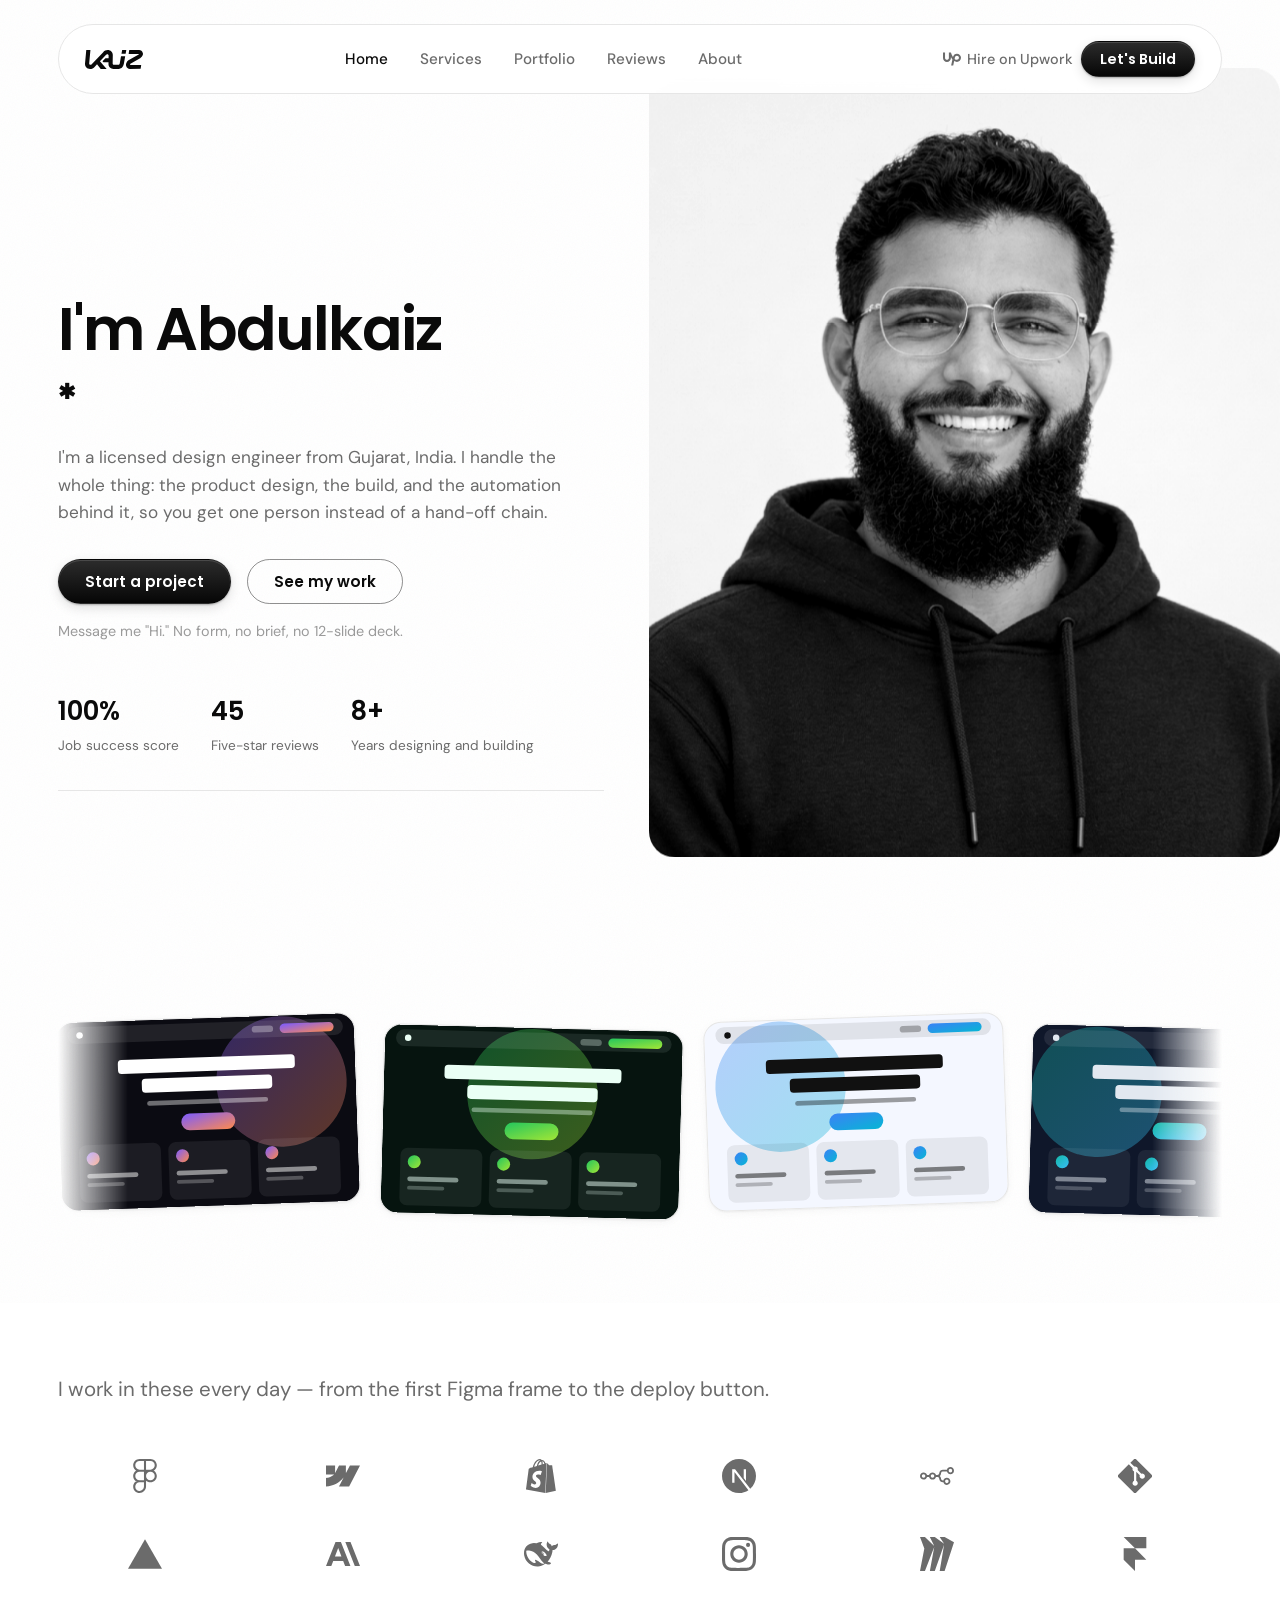
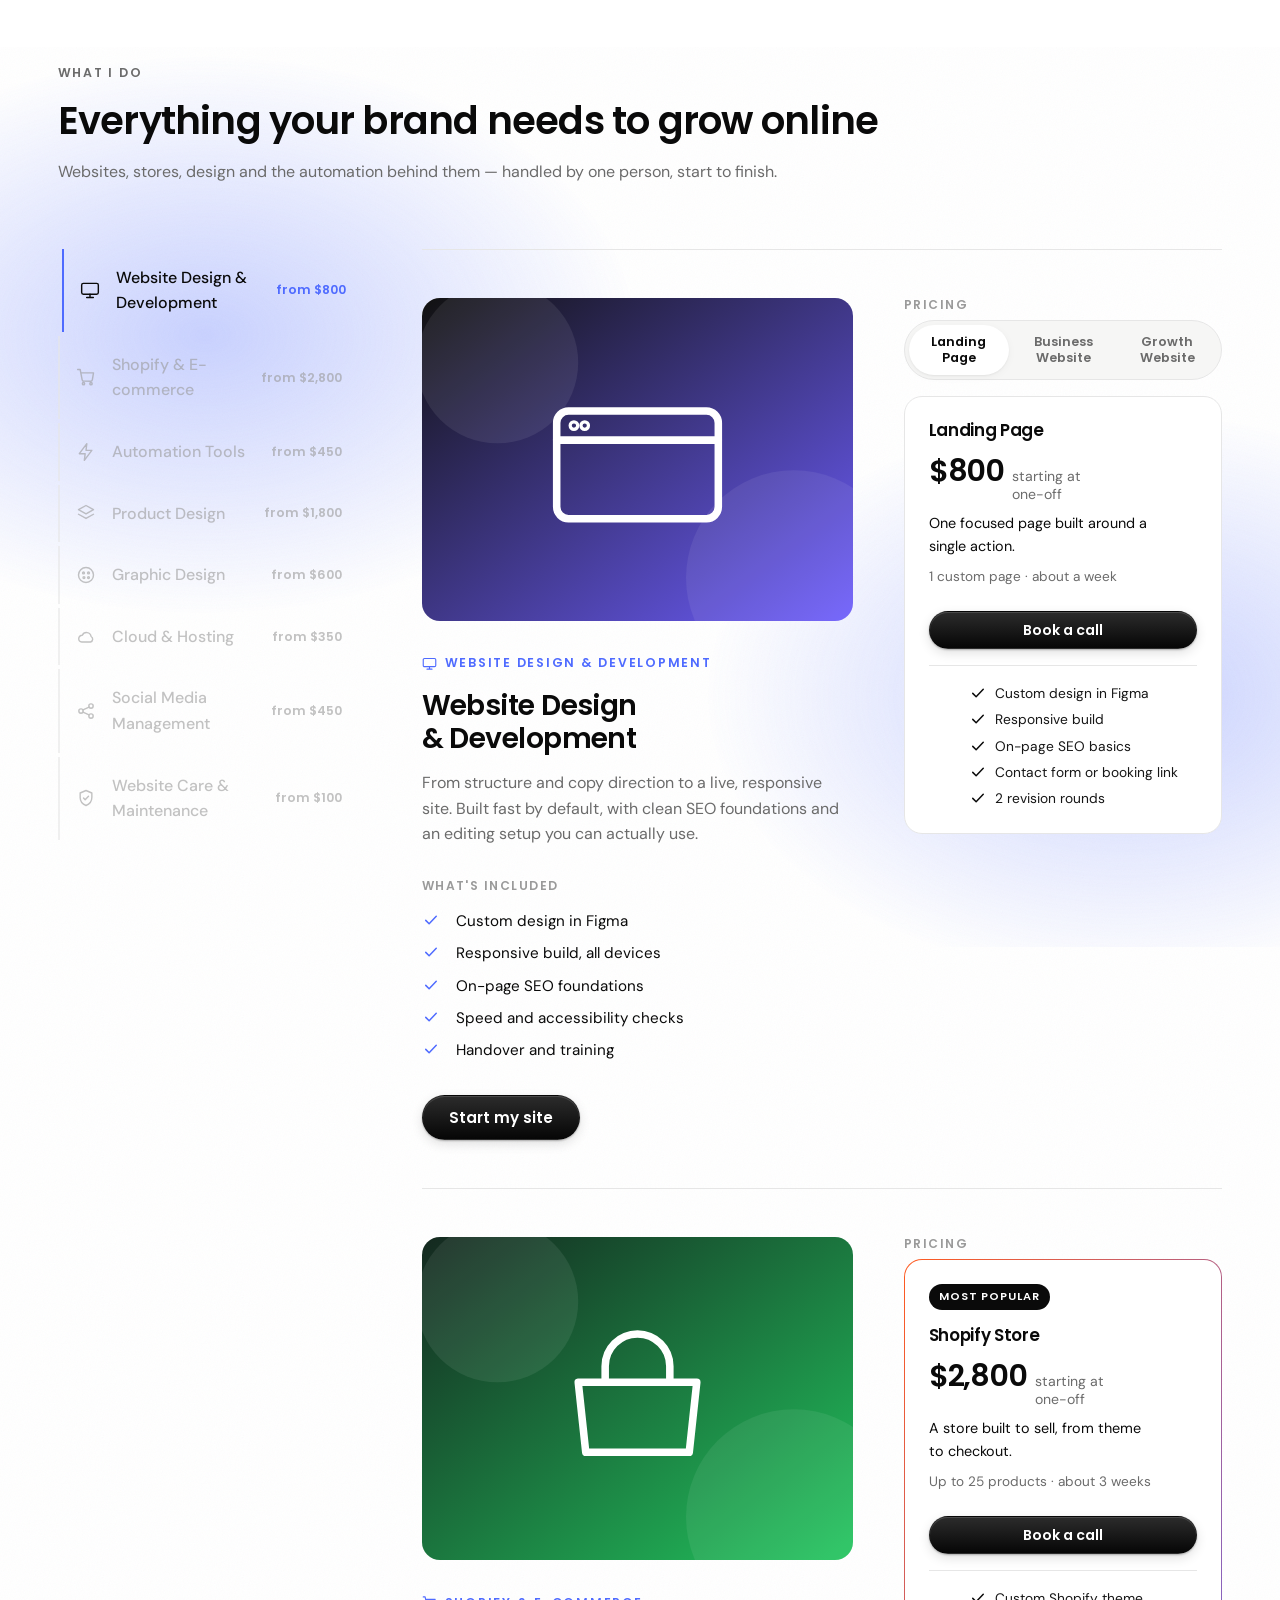
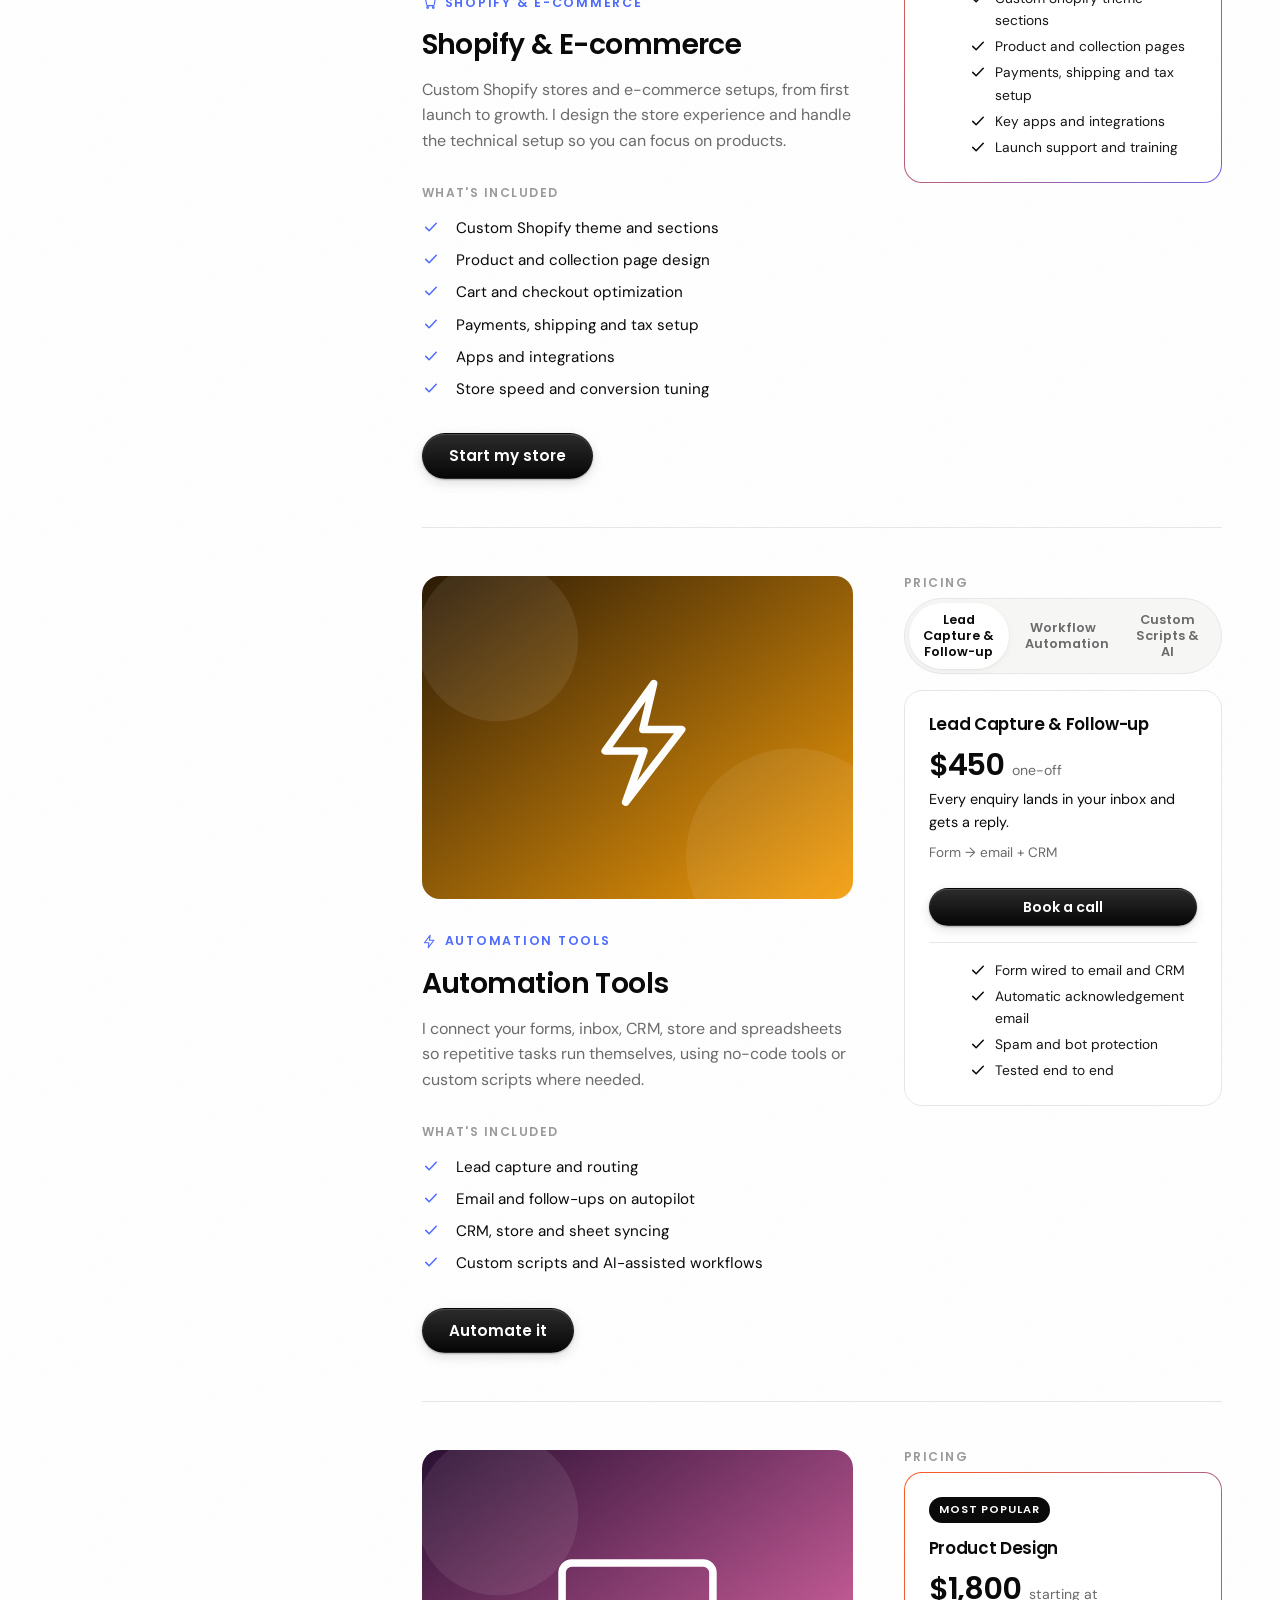
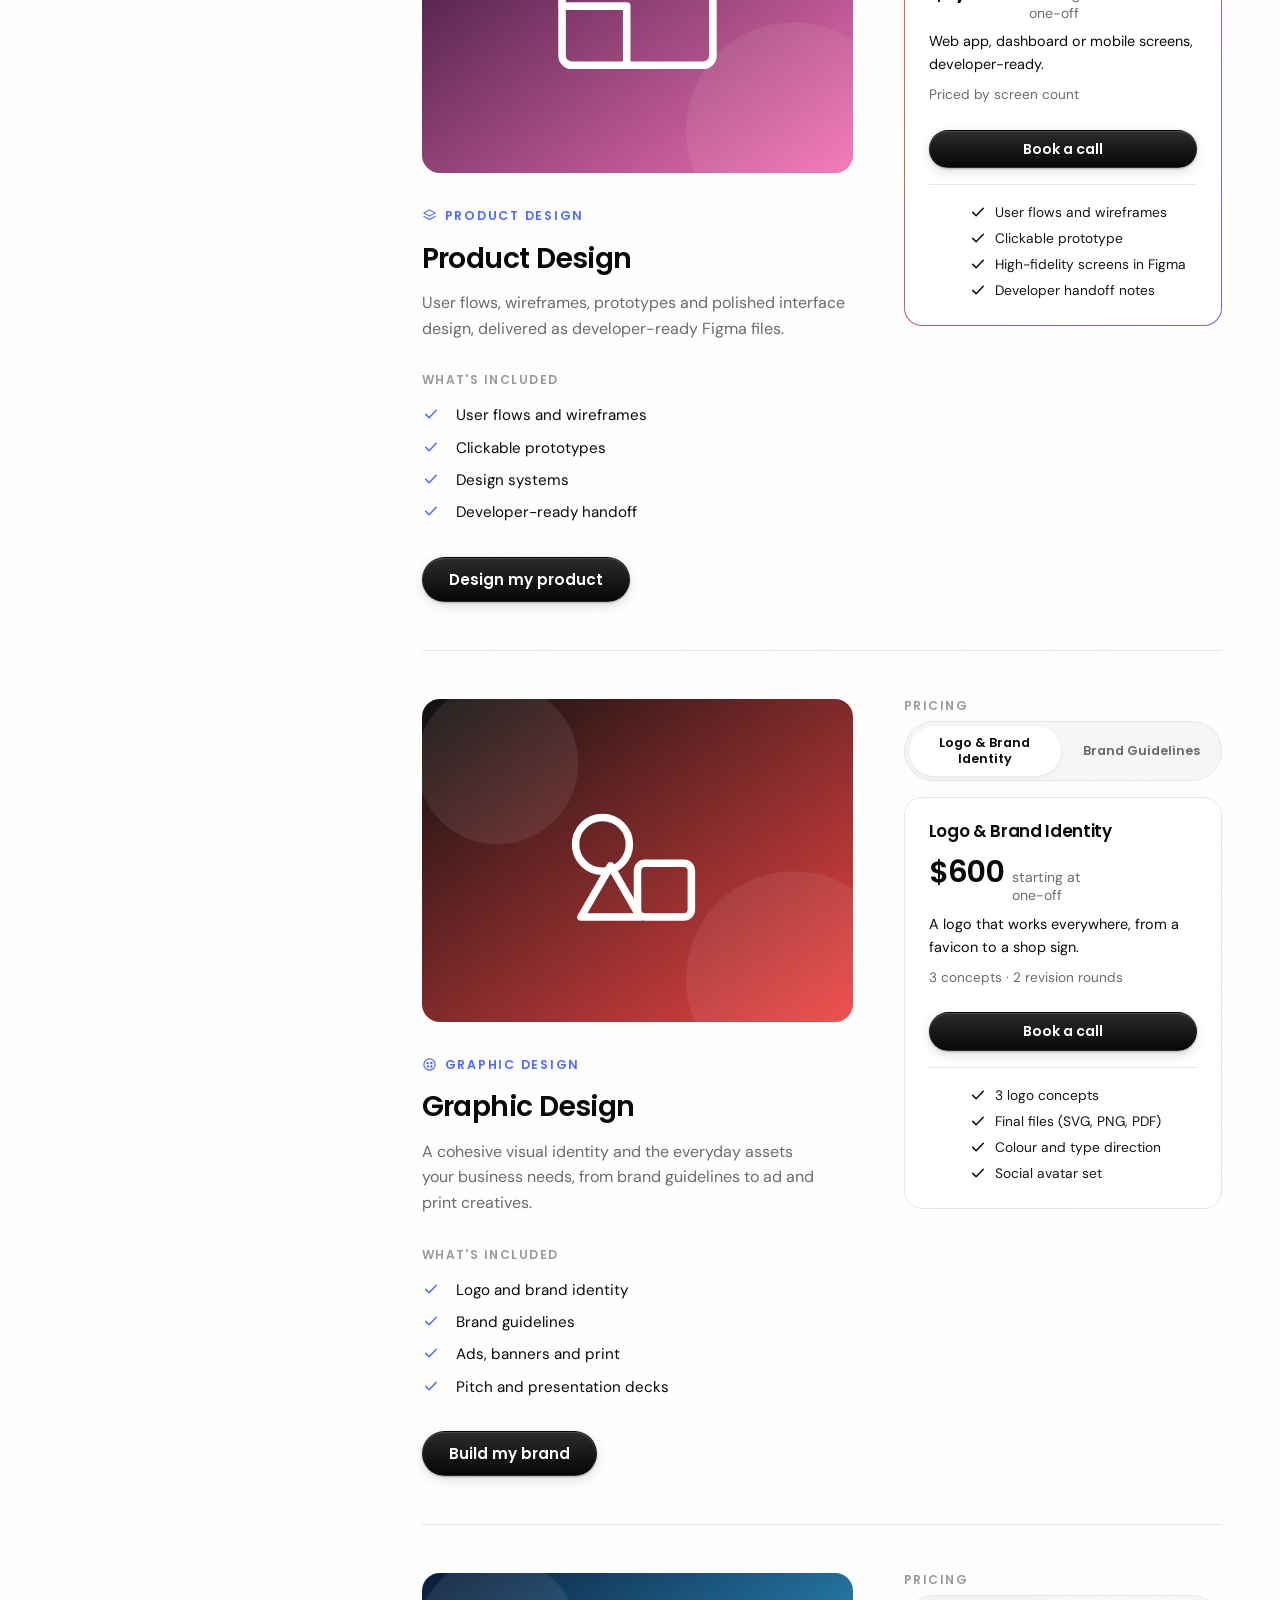
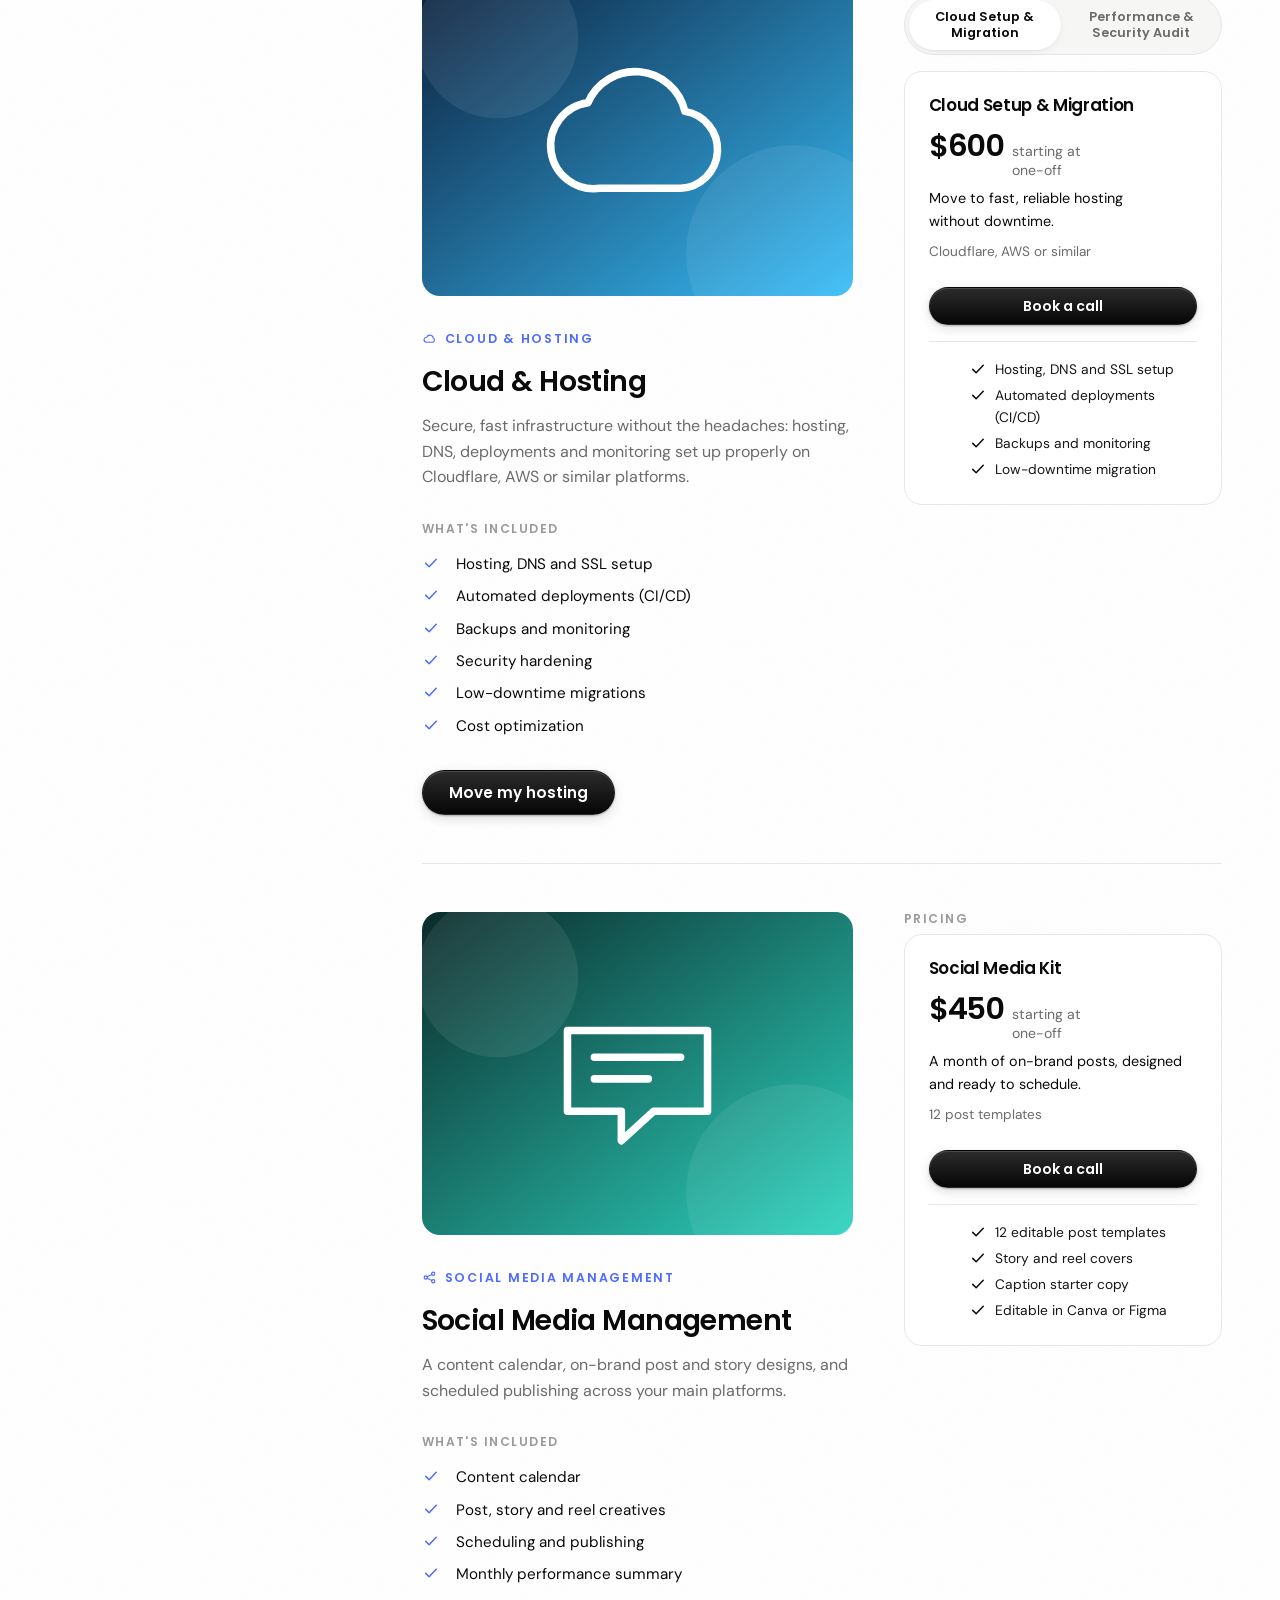
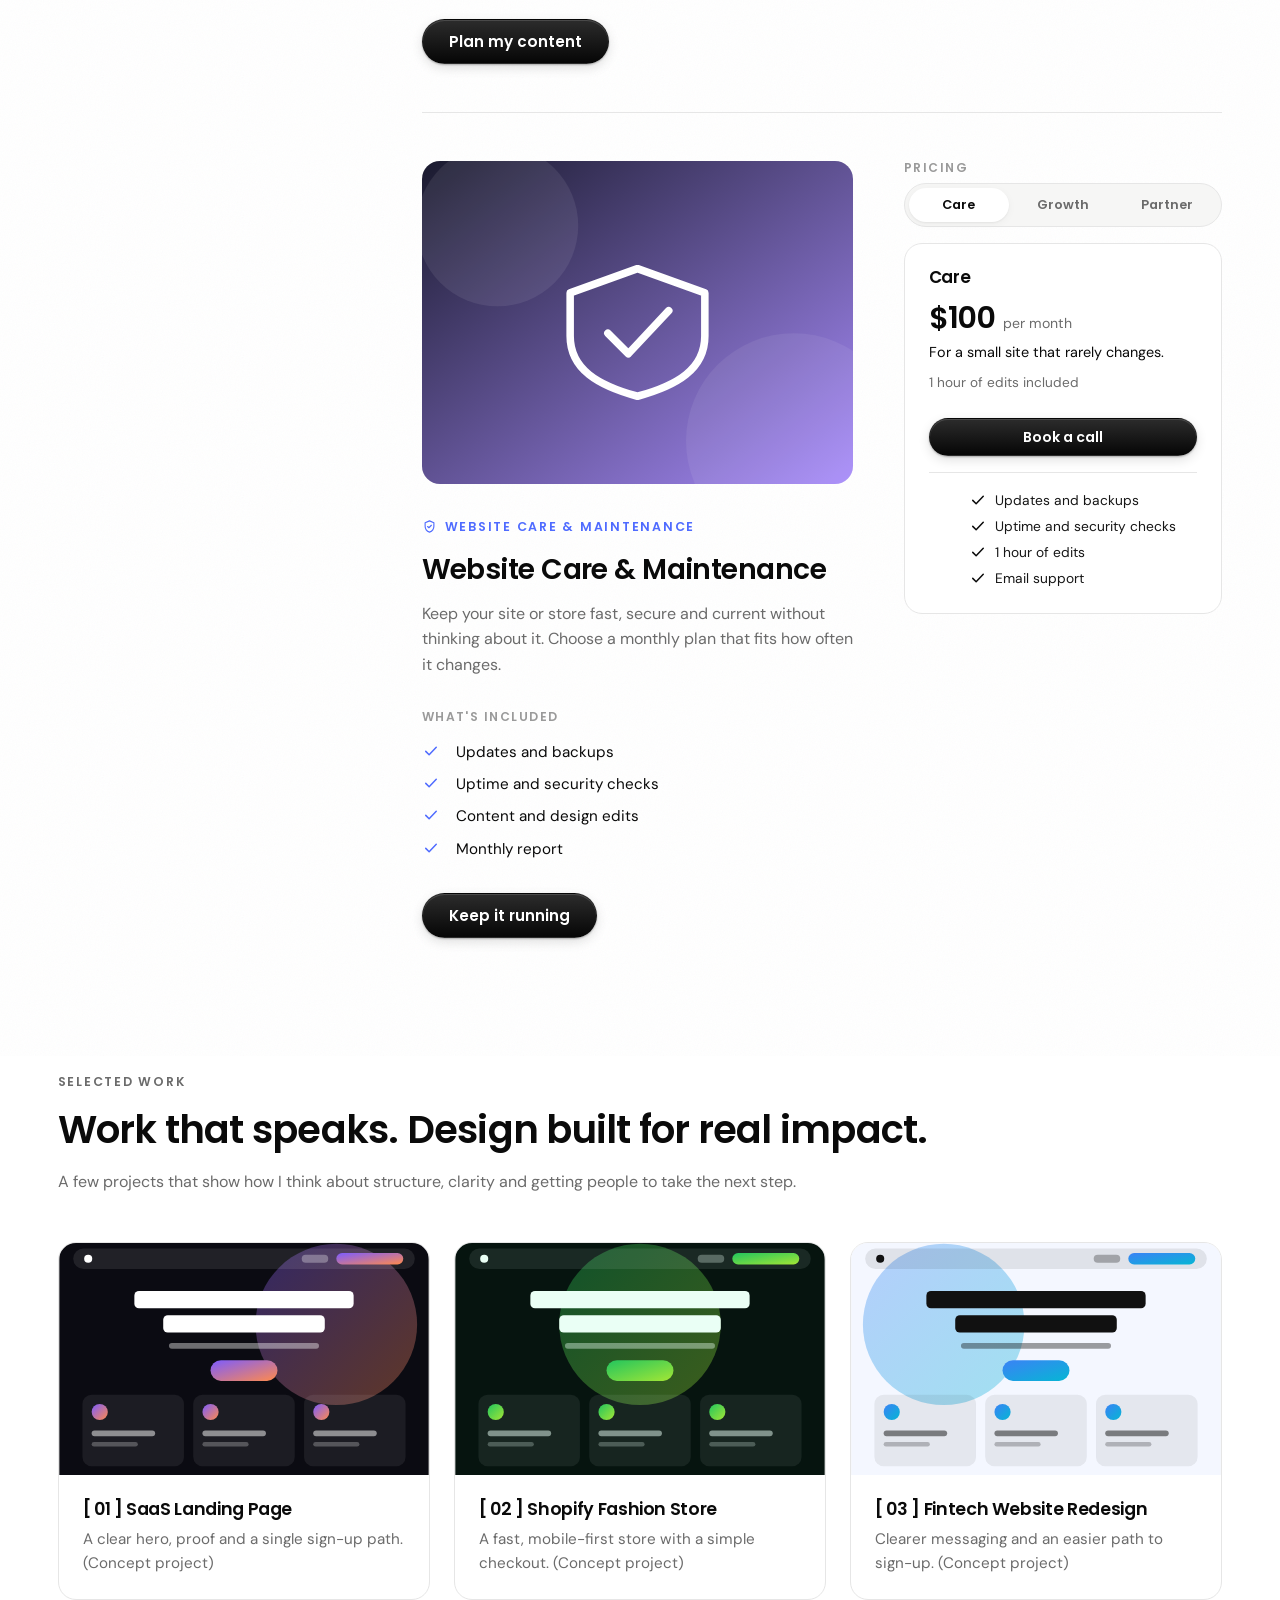
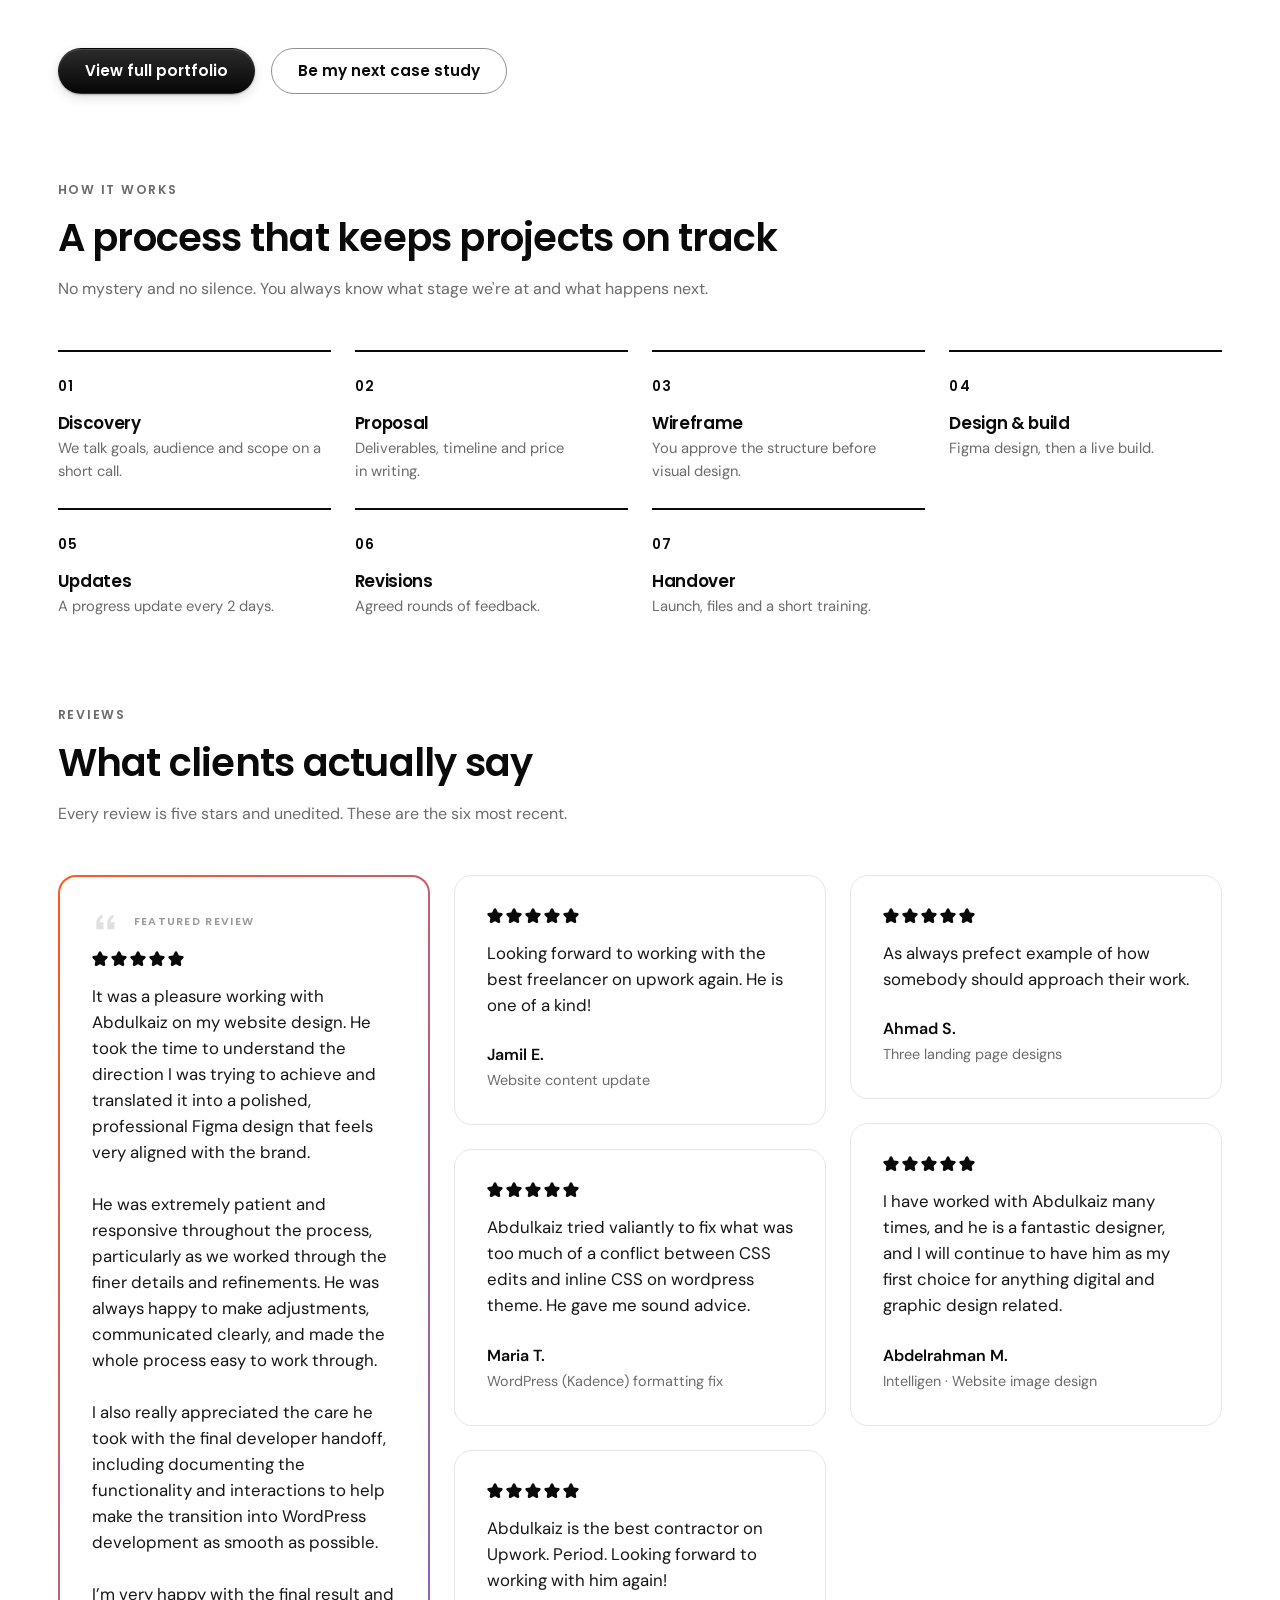
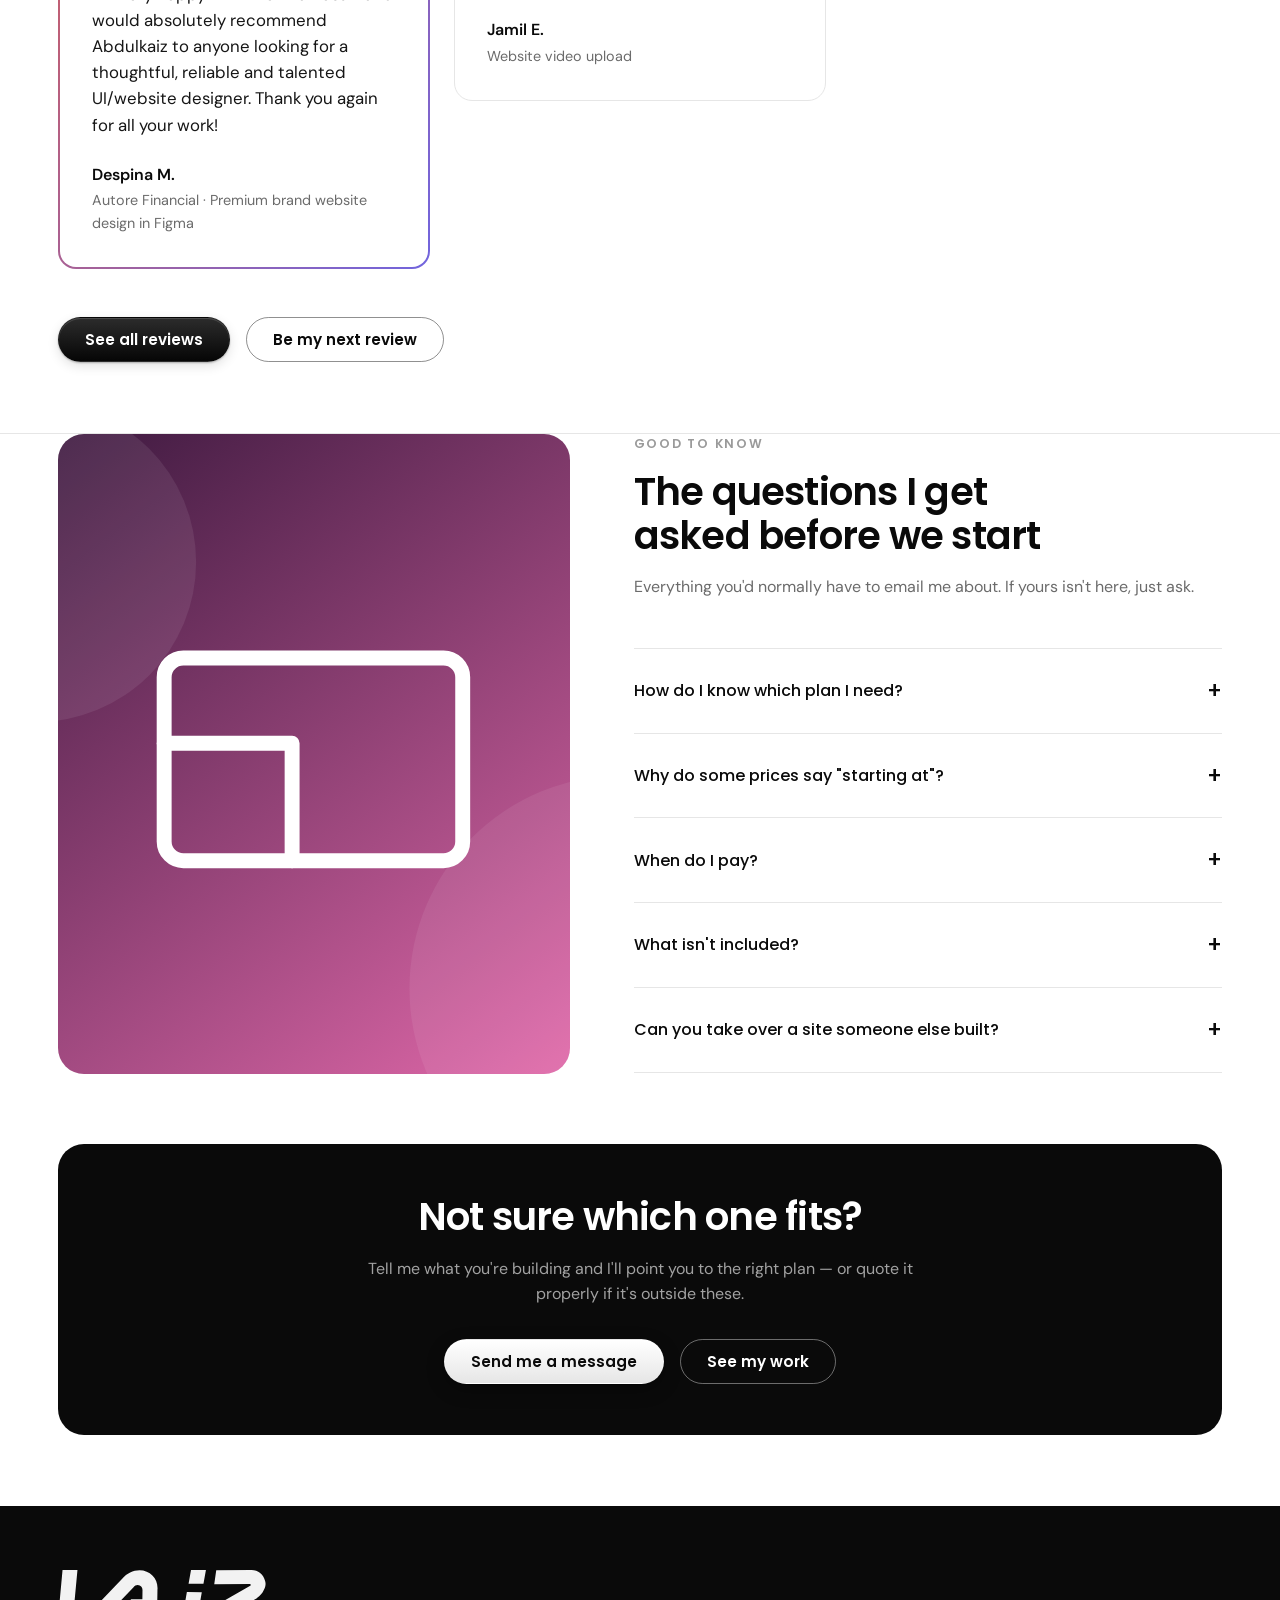
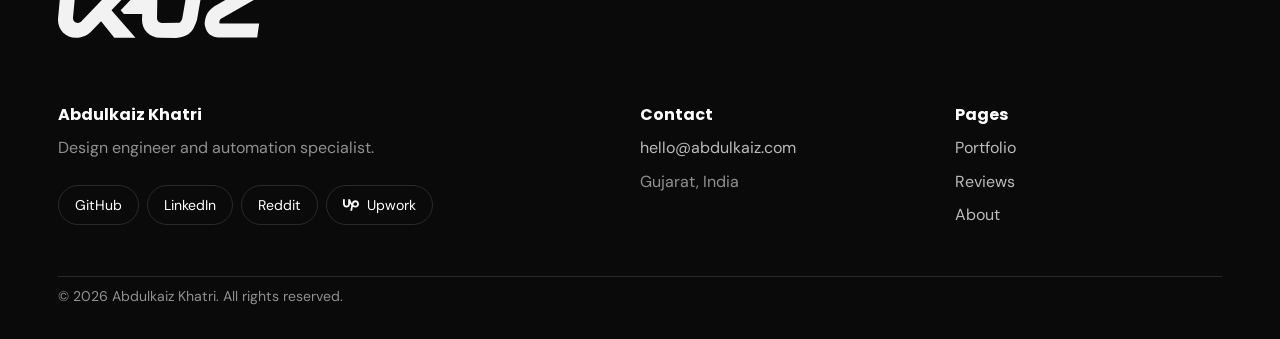
==== commit 4f0af582: "Hero Section and overall UX Improved" ====
--- a/index.html
+++ b/index.html
@@ -9,11 +9,11 @@
     </title>
     <meta
       name="description"
-      content="Licensed design engineer and automation expert with a Computer Science degree. Websites, Shopify and e-commerce, cloud services, UI/UX, graphic design, social media and automation."
+      content="Licensed design engineer and automation expert with a Computer Science degree. Websites, Shopify and e-commerce, cloud services, product design, graphic design, social media and automation."
     />
     <meta
       name="keywords"
-      content="Licensed Design Engineer, Automation Expert, Computer Science, web design, Shopify, e-commerce, cloud, UI/UX, automation"
+      content="Licensed Design Engineer, Automation Expert, Computer Science, web design, Shopify, e-commerce, cloud, product design, automation"
     />
     <link rel="canonical" href="https://abdulkaiz.com/" />
     <meta name="robots" content="index,follow,max-image-preview:large" />
@@ -25,7 +25,7 @@
     />
     <meta
       property="og:description"
-      content="Licensed design engineer and automation expert with a Computer Science degree. Websites, Shopify and e-commerce, cloud services, UI/UX, graphic design, social media and automation."
+      content="Licensed design engineer and automation expert with a Computer Science degree. Websites, Shopify and e-commerce, cloud services, product design, graphic design, social media and automation."
     />
     <meta property="og:url" content="https://abdulkaiz.com/" />
     <meta property="og:image" content="https://abdulkaiz.com/assets/og.png" />
@@ -61,7 +61,7 @@
             "jobTitle": "Licensed Design Engineer",
             "description": "Design engineer and automation expert with a Bachelor of Engineering in Computer Science.",
             "knowsAbout": [
-              "UI/UX design",
+              "Product design",
               "Web design",
               "Shopify",
               "E-commerce",
@@ -98,52 +98,54 @@
   </head>
   <body>
     <main>
-      <section class="hero dark">
+      <section class="hero">
+        <div class="grain" aria-hidden="true"></div>
         <div class="hero-grid">
           <div class="hero-copy">
-            <p class="status rise" data-t="hero_status">
-              Available for new projects
-            </p>
             <h1 class="rise" style="--d: 0.08s" data-t="hero_title">
-              I design and build websites that turn visitors into customers
+              I'm Abdulkaiz
             </h1>
-            <p class="lead rise" style="--d: 0.16s" data-t="hero_lead">
-              I'm Abdulkaiz Khatri, a design engineer from Gujarat, India. I
-              handle the whole thing — the UI/UX, the build, and the automation
-              behind it — so you get one person instead of a hand-off chain.
-            </p>
-            <div class="cta-row left rise" style="--d: 0.24s">
+            <p class="hero-role rise" style="--d: 0.16s">
+              <span class="hero-star" aria-hidden="true">✱</span>
+              <!-- each phrase completes "I'm Abdulkaiz …" and arrives on the
+                   same slide-up-and-unblur the tool tiles use; the plain list
+                   below carries the same words for anyone the animation
+                   doesn't reach -->
+              <span class="hero-write" id="heroWrite" aria-hidden="true"></span>
+              <span class="vh" id="heroRoles"
+                >Automation Expert, Product Designer, Design Engineer,
+                Full-Cycle Media Specialist, Computer Science Graduate</span
+              >
+            </p>
+            <p class="lead rise" style="--d: 0.24s" data-t="hero_lead">
+              I'm a licensed design engineer from Gujarat, India. I handle the
+              whole thing: the product design, the build, and the automation
+              behind it, so you get one person instead of a hand-off chain.
+            </p>
+            <div class="cta-row left rise" style="--d: 0.32s">
               <button class="btn" data-contact data-t="hero_cta">
                 Start a project
               </button>
-              <a class="btn btn-outline" href="#work">See my work</a>
+              <a class="btn btn-ghost" href="#work">See my work</a>
             </div>
-            <p class="small rise" style="--d: 0.32s" data-t="hero_note">
+            <p class="small rise" style="--d: 0.4s" data-t="hero_note">
               Message me "Hi." No form, no brief, no 12-slide deck.
             </p>
             <div
               class="hero-proof rise"
-              style="--d: 0.4s"
+              style="--d: 0.48s"
               id="heroProof"
             ></div>
           </div>
-          <div class="hero-photo rise" style="--d: 0.2s">
-            <div class="portrait px" data-px=".05" id="heroPhoto">
-              <span>AK</span>
+          <!-- the largest thing on the page: bleeds into the page gutter and
+               drifts on scroll, so the portrait reads as the hero itself -->
+          <div class="hero-figure rise" style="--d: 0.2s">
+            <!-- .rise animates transform with fill:forwards, which would
+                 override the parallax transform, so the drift gets its own
+                 element to live on -->
+            <div class="hero-drift px" data-px=".08">
+              <div class="portrait" id="heroPhoto"><span>AK</span></div>
             </div>
-            <svg class="ring" viewBox="0 0 120 120" aria-hidden="true">
-              <defs>
-                <path
-                  id="rc"
-                  d="M60 60m-45 0a45 45 0 1 1 90 0a45 45 0 1 1-90 0"
-                />
-              </defs>
-              <text>
-                <textPath href="#rc">
-                  DESIGN ENGINEER · UI/UX · AUTOMATION ·
-                </textPath>
-              </text>
-            </svg>
           </div>
         </div>
         <div class="marquee" id="marquee" aria-label="Project previews">
@@ -163,21 +165,22 @@
         ></div>
       </section>
 
-      <section id="services" class="section reveal">
-        <div class="section-head">
+      <section id="services" class="svc-sec">
+        <div class="grain" aria-hidden="true"></div>
+        <div class="svc-glow" id="svcGlow" aria-hidden="true"></div>
+        <div class="svc-head">
           <p class="eyebrow" data-t="services_eyebrow">What I do</p>
           <h2 class="left" data-t="services_title">
             Everything your brand needs to grow online
           </h2>
           <p data-t="services_intro">
             Websites, stores, design and the automation behind them — handled by
-            one person, start to finish.
-          </p>
-        </div>
-        <div class="svc-grid" id="services-grid"></div>
-        <div class="section-cta">
-          <button class="btn" data-contact>Plan my project</button>
-          <a class="btn btn-ghost" href="#prices">See prices</a>
+            one person, start to finish. Scroll to see what each one costs.
+          </p>
+        </div>
+        <div class="svc-layout">
+          <nav class="svc-rail" id="svcRail" aria-label="Services"></nav>
+          <div class="svc-panels" id="svcPanels"></div>
         </div>
       </section>
 
@@ -218,43 +221,41 @@
       <section id="reviews" class="section reveal">
         <div class="section-head">
           <p class="eyebrow" data-t="reviews_eyebrow">Reviews</p>
-          <h2 class="left" data-t="reviews_title">
-            What clients actually say
-          </h2>
-        </div>
-        <div class="review" id="review"></div>
-        <div class="review-nav">
-          <button class="sq" id="prev" aria-label="Previous review">←</button>
-          <button class="sq" id="next" aria-label="Next review">→</button>
-          <a class="btn btn-ghost btn-sm" href="testimonials.html"
-            >Read all reviews</a
-          >
-        </div>
-      </section>
-
-      <section id="prices" class="section reveal">
-        <div class="section-head">
-          <p class="eyebrow" data-t="prices_eyebrow">Prices</p>
-          <h2 class="left" data-t="pricing_cta_title">
-            Every price, up front
-          </h2>
-          <p data-t="pricing_cta_lead">
-            Tap a service to see exactly what's included and what it costs.
-            Monthly plans start at $99.
-          </p>
-        </div>
-        <div class="prices-grid">
-          <div class="prices-col">
-            <h3 class="prices-sub">One-off work</h3>
-            <div class="prices-list" id="prices-list"></div>
-            <p class="muted small" id="prices-note"></p>
-          </div>
-          <div class="prices-col">
-            <h3 class="prices-sub">Monthly plans</h3>
-            <div class="pgrid pgrid-single" id="prices-monthly"></div>
-          </div>
-        </div>
-        <div class="faq" id="faq"></div>
+          <h2 class="left" data-t="reviews_title">What clients actually say</h2>
+          <p data-t="reviews_lead">
+            Every review is five stars and unedited. These are the six most
+            recent.
+          </p>
+        </div>
+        <div class="tgrid" id="reviewGrid" data-limit="6"></div>
+        <div class="section-cta cta-row">
+          <a class="btn" href="testimonials.html">See all reviews</a>
+          <button class="btn btn-ghost" data-contact>Be my next review</button>
+        </div>
+      </section>
+
+      <section id="faq" class="section faq-sec reveal">
+        <div class="faq-grid">
+          <div class="faq-art">
+            <img
+              src="assets/img/s4.svg"
+              alt=""
+              aria-hidden="true"
+              loading="lazy"
+            />
+          </div>
+          <div class="faq-body">
+            <p class="eyebrow" data-t="faq_eyebrow">Good to know</p>
+            <h2 class="left" data-t="faq_title">
+              The questions I get asked before we start
+            </h2>
+            <p class="faq-note muted" data-t="faq_lead">
+              Everything you'd normally have to email me about. If yours isn't
+              here, just ask.
+            </p>
+            <div class="faq" id="faqList"></div>
+          </div>
+        </div>
       </section>
 
       <section class="section reveal">
--- a/style.css
+++ b/style.css
@@ -70,8 +70,17 @@
   -webkit-text-size-adjust: 100%;
 }
 
+/* jumping to a #hash (nav links, deep links) clears the sticky header */
+[id] {
+  scroll-margin-top: calc(var(--nav-h) + var(--sp-3));
+}
+
 body {
-  font-family: 'DM Sans', system-ui, -apple-system, sans-serif;
+  font-family:
+    'DM Sans',
+    system-ui,
+    -apple-system,
+    sans-serif;
   font-size: 16px;
   line-height: 1.6;
   background: var(--bg);
@@ -159,6 +168,20 @@
   text-align: center;
 }
 
+/* in the document for screen readers and crawlers, out of the visual layout —
+   used for the hero's specialty list, which is otherwise an animated line */
+.vh {
+  position: absolute;
+  width: 1px;
+  height: 1px;
+  margin: -1px;
+  padding: 0;
+  overflow: hidden;
+  clip-path: inset(50%);
+  white-space: nowrap;
+  border: 0;
+}
+
 /* 4. Layout — full-width bands, modestly capped on desktop ----------------- */
 .section {
   width: 100%;
@@ -224,7 +247,27 @@
 }
 
 /* 5. Buttons --------------------------------------------------------------- */
+/* The primary is a physical key rather than a flat black pill: a vertical
+   gradient, a lit top edge, and a drop shadow that lifts it off the page.
+   Registering the gradient's top stop as a real colour is what lets it
+   transition on hover — plain gradients snap between stops. */
+@property --btn-top {
+  syntax: '<color>';
+  inherits: false;
+  initial-value: #2c2c2c;
+}
+
 .btn {
+  --btn-top: #2c2c2c;
+  --btn-bottom: #060606;
+  /* colour of the sheen that sweeps across on hover; the white-on-dark
+     variant has no use for one and sets it to transparent */
+  --btn-sheen: rgba(255, 255, 255, 0.22);
+
+  position: relative;
+  /* keeps the sheen's negative z-index inside this button's stacking context */
+  isolation: isolate;
+  overflow: hidden;
   display: inline-flex;
   align-items: center;
   justify-content: center;
@@ -236,23 +279,58 @@
   line-height: 1;
   border: 1.5px solid transparent;
   border-radius: var(--pill);
-  background: var(--accent);
+  background: linear-gradient(180deg, var(--btn-top), var(--btn-bottom));
   color: var(--on-accent);
   cursor: pointer;
+  box-shadow:
+    inset 0 1px 0 rgba(255, 255, 255, 0.14),
+    0 1px 2px rgba(10, 10, 10, 0.28),
+    0 4px 12px rgba(10, 10, 10, 0.12);
   transition:
-    transform 0.15s ease,
-    background 0.15s ease,
-    border-color 0.15s ease,
-    color 0.15s ease;
-}
-
+    --btn-top 0.22s ease,
+    transform 0.18s cubic-bezier(0.2, 0.7, 0.2, 1),
+    border-color 0.18s ease,
+    color 0.18s ease,
+    background-color 0.18s ease,
+    box-shadow 0.22s ease;
+}
+
+/* the sheen: a soft diagonal band parked past the left edge, swept across on
+   hover. z-index -1 paints it over the gradient but under the label. */
+.btn::before {
+  content: '';
+  position: absolute;
+  inset: 0;
+  z-index: -1;
+  pointer-events: none;
+  background: linear-gradient(
+    100deg,
+    transparent 32%,
+    var(--btn-sheen) 50%,
+    transparent 68%
+  );
+  transform: translateX(-100%);
+  transition: transform 0.55s cubic-bezier(0.2, 0.7, 0.2, 1);
+}
+
+/* hover: the top of the gradient lights up, the key lifts, the shadow spreads */
 .btn:hover {
-  background: var(--accent-dark);
-  transform: translateY(-1px);
-}
-
+  --btn-top: #3f3f3f;
+  transform: translateY(-2px);
+  box-shadow:
+    inset 0 1px 0 rgba(255, 255, 255, 0.2),
+    0 2px 5px rgba(10, 10, 10, 0.3),
+    0 12px 26px rgba(10, 10, 10, 0.26);
+}
+
+.btn:hover::before {
+  transform: translateX(100%);
+}
+
+/* pressed: the key travels back down and takes the light with it */
 .btn:active {
-  transform: translateY(0);
+  transform: translateY(0) scale(0.985);
+  box-shadow: inset 0 3px 7px rgba(0, 0, 0, 0.45);
 }
 
 .btn-sm {
@@ -260,31 +338,40 @@
   font-size: 0.9rem;
 }
 
+/* Secondary: a hairline outline, not a filled key. The border sits at mid grey
+   rather than the full ink it used to carry — at full strength it read as
+   heavily as the primary — but no lighter, since the edge is what identifies
+   the control and mid grey is the point it still clears 3:1 on white. Only on
+   hover does it reach full ink. The fill stays a light neutral so it never
+   becomes a second primary. */
 .btn-ghost {
+  --btn-sheen: rgba(10, 10, 10, 0.05);
   background: transparent;
-  border-color: currentColor;
+  border-color: rgba(10, 10, 10, 0.45);
   color: var(--ink);
+  box-shadow: none;
 }
 
 .btn-ghost:hover {
-  background: var(--ink);
+  background: var(--bg-alt);
   border-color: var(--ink);
-  color: #fff;
-}
-
-.hero.dark .btn-ghost,
+  color: var(--ink);
+  transform: translateY(-2px);
+  box-shadow: 0 6px 16px rgba(10, 10, 10, 0.08);
+}
+
 .on-dark .btn-ghost {
   color: #fff;
 }
 
-.btn-ghost:hover {
-  color: #fff;
-}
-
 .btn-on-dark,
 .btn-light {
+  --btn-sheen: transparent;
   background: #fff;
   color: var(--ink);
+  box-shadow:
+    inset 0 1px 0 #fff,
+    0 1px 2px rgba(0, 0, 0, 0.3);
 }
 
 .btn-on-dark:hover,
@@ -292,46 +379,70 @@
   background: #e9e9e9;
 }
 
+/* the same hairline logic as .btn-ghost, inverted for dark bands — and with
+   the lift and shadow it was previously missing */
 .btn-outline {
+  --btn-sheen: rgba(255, 255, 255, 0.16);
   background: transparent;
-  border-color: rgba(255, 255, 255, 0.35);
+  border-color: rgba(255, 255, 255, 0.4);
   color: #fff;
+  box-shadow: none;
 }
 
 .btn-outline:hover {
-  background: rgba(255, 255, 255, 0.1);
-  border-color: rgba(255, 255, 255, 0.6);
+  background: rgba(255, 255, 255, 0.12);
+  border-color: rgba(255, 255, 255, 0.7);
+  transform: translateY(-2px);
+  box-shadow: 0 8px 20px rgba(0, 0, 0, 0.3);
 }
 
 .btn-soft {
+  --btn-sheen: rgba(10, 10, 10, 0.05);
   background: var(--bg-alt);
   border-color: var(--line);
   color: var(--ink);
-}
-
-/* primary buttons sit on dark bands: invert so they stay visible */
-.hero.dark .btn,
-.cta .btn {
-  background: #fff;
+  box-shadow: none;
+}
+
+/* Primary buttons on dark bands: the key inverts to white and carries its own
+   highlight, since a white inset edge on white would read as nothing. The
+   :not() is load-bearing — .cta .btn outranks .btn-outline, so without it the
+   outline variant would inherit a fill's shadow and gradient. */
+.cta .btn:not(.btn-outline) {
+  --btn-top: #ffffff;
+  --btn-bottom: #e6e6e6;
+  --btn-sheen: transparent;
   color: var(--ink);
-}
-
-.hero.dark .btn:hover,
-.cta .btn:hover {
-  background: #e4e4e4;
-}
-
-.hero.dark .btn-outline,
-.cta .btn-outline {
-  background: transparent;
-  color: #fff;
-  border-color: rgba(255, 255, 255, 0.35);
+  box-shadow:
+    inset 0 1px 0 #fff,
+    0 1px 2px rgba(0, 0, 0, 0.35),
+    0 6px 18px rgba(0, 0, 0, 0.3);
+}
+
+.cta .btn:not(.btn-outline):hover {
+  --btn-top: #f4f4f4;
+  box-shadow:
+    inset 0 1px 0 #fff,
+    0 3px 6px rgba(0, 0, 0, 0.35),
+    0 14px 30px rgba(0, 0, 0, 0.4);
+}
+
+.cta .btn:not(.btn-outline):active {
+  box-shadow: inset 0 3px 7px rgba(0, 0, 0, 0.22);
 }
 
 .btn-soft:hover {
   background: var(--ink);
   border-color: var(--ink);
   color: #fff;
+}
+
+/* The outline variants have no fill to press into, so they take the travel
+   without the inset shadow — that would read as a smudge on a transparent key. */
+.btn-ghost:active,
+.btn-outline:active,
+.btn-soft:active {
+  box-shadow: none;
 }
 
 .btn:focus-visible,
@@ -594,84 +705,108 @@
 .hero {
   position: relative;
   overflow: hidden;
-}
-
-.hero.dark {
+  /* the hero sits under the sticky header, which stays transparent at the top */
   margin-top: calc(-1 * var(--nav-h));
   padding: 148px var(--pad) var(--sp-7);
-  background:
-    radial-gradient(
-      70% 60% at 12% 0%,
-      rgba(255, 255, 255, 0.07),
-      transparent 60%
-    ),
-    radial-gradient(
-      60% 50% at 100% 20%,
-      rgba(255, 255, 255, 0.04),
-      transparent 60%
-    ),
-    var(--ink);
-  color: #fff;
-  border-radius: 0 0 var(--radius-lg) var(--radius-lg);
 }
 
 /* keep hero content on the same measure as the rest of the page */
-.hero.dark > * {
+.hero > * {
   max-width: calc(var(--wrap) - 2 * var(--pad));
   margin-inline: auto;
-}
-
+  position: relative;
+  z-index: 1;
+}
+
+/* the noise layer covers the hero edge to edge, beneath the content */
+.hero > .grain {
+  max-width: none;
+  margin-inline: 0;
+  z-index: 0;
+}
+
+/* Two columns, and the figure is deliberately the larger one — it bleeds into
+   the page gutter so the portrait reads as the biggest thing on the page
+   rather than an illustration beside the copy. */
 .hero-grid {
   display: grid;
-  grid-template-columns: 1.35fr 1fr;
-  gap: clamp(32px, 5vw, 72px);
+  grid-template-columns: minmax(0, 1fr) minmax(0, 1.05fr);
+  gap: clamp(28px, 3.5vw, 56px);
   align-items: center;
 }
 
-.status {
-  display: inline-flex;
+.hero h1 {
+  margin-bottom: var(--sp-2);
+}
+
+.hero-figure {
+  position: relative;
+  /* runs past the container's right gutter */
+  margin-right: calc(-1 * var(--pad));
+}
+
+/* Taller than the square source, so cover trims the studio backdrop instead
+   of the figure, and the portrait fills the column. */
+.hero-figure .portrait {
+  aspect-ratio: 4 / 5;
+}
+
+/* The specialty line completes the headline — "I'm Abdulkaiz ✱ Automation
+   Expert" — in the site's own face. Each phrase arrives on the same
+   slide-up-and-unblur the tool tiles use; that animation lives in script.js,
+   so this rule only has to set the stage for it. */
+.hero-role {
+  display: flex;
   align-items: center;
-  gap: var(--sp-2);
-  font-size: 0.85rem;
-  font-weight: 500;
-  letter-spacing: 0.02em;
-  color: rgba(255, 255, 255, 0.8);
+  gap: var(--sp-3);
+  /* reserved so the layout doesn't jump between phrases of different lengths */
+  min-height: 1.2em;
   margin-bottom: var(--sp-5);
-}
-
-.status::before {
-  content: '';
-  width: 8px;
-  height: 8px;
-  border-radius: 50%;
-  background: #fff;
-  box-shadow: 0 0 0 4px rgba(255, 255, 255, 0.18);
-}
-
-.hero.dark h1 {
-  color: #fff;
-  margin-bottom: var(--sp-4);
-  max-width: 16ch;
-}
-
-.hero.dark .lead {
-  color: rgba(255, 255, 255, 0.68);
+  font-family: 'Poppins', 'DM Sans', sans-serif;
+  font-size: clamp(1.5rem, 2.6vw, 2.1rem);
+  font-weight: 600;
+  line-height: 1.15;
+  letter-spacing: -0.02em;
+  color: var(--ink);
+}
+
+.hero-star {
+  flex: none;
+  display: inline-block;
+  font-size: 0.62em;
+  animation: starSpin 9s linear infinite;
+}
+
+@keyframes starSpin {
+  to {
+    transform: rotate(360deg);
+  }
+}
+
+/* inline-block so the transform and blur the script animates actually apply */
+.hero-write {
+  display: inline-block;
+  will-change: opacity, transform, filter;
+}
+
+.hero .lead {
   margin-bottom: var(--sp-5);
-  font-size: 1.05rem;
-}
-
-.hero.dark .small {
-  color: rgba(255, 255, 255, 0.5);
+}
+
+.hero .small {
+  color: var(--faint);
   margin-top: var(--sp-3);
 }
 
+/* the rule sits under the numbers, so it lands on the same line the figure
+   stands on — one baseline across both columns */
 .hero-proof {
   display: flex;
   flex-wrap: wrap;
   gap: var(--sp-5);
   margin-top: var(--sp-6);
-  padding-top: var(--sp-5);
-  border-top: 1px solid rgba(255, 255, 255, 0.12);
+  padding-bottom: var(--sp-5);
+  border-bottom: 1px solid var(--line);
 }
 
 .hero-proof div b {
@@ -679,91 +814,42 @@
   font-family: 'Poppins', sans-serif;
   font-size: 1.6rem;
   font-weight: 600;
-  color: #fff;
+  color: var(--ink);
 }
 
 .hero-proof div span {
   font-size: 0.85rem;
-  color: rgba(255, 255, 255, 0.55);
-}
-
-.hero-photo {
+  color: var(--muted);
+}
+
+/* The uploaded portrait is a 1000x1000 frame on a light grey studio backdrop.
+   It carries an alpha channel but every pixel of it is opaque, so the cut-out
+   treatment it was originally styled for doesn't apply — on white it would
+   read as a hard grey rectangle. It gets a framed, rounded card instead, in
+   the same language as .faq-art. The source is already square, so the 1:1
+   ratio means cover never crops it. */
+.portrait {
   position: relative;
   width: 100%;
-  max-width: 420px;
-  justify-self: end;
-}
-
-.portrait {
-  aspect-ratio: 4 / 5;
+  aspect-ratio: 1 / 1;
+  display: grid;
+  place-items: center;
+  overflow: hidden;
   border-radius: var(--radius-lg);
-  background: linear-gradient(160deg, #2a2a2a, #0f0f0f);
-  border: 1px solid rgba(255, 255, 255, 0.14);
-  overflow: hidden;
-  display: grid;
-  place-items: center;
+  background: var(--bg-alt);
   font-family: 'Poppins', sans-serif;
   font-size: 4rem;
   font-weight: 600;
-  color: rgba(255, 255, 255, 0.85);
-  box-shadow: 0 30px 80px rgba(0, 0, 0, 0.5);
+  letter-spacing: 0.02em;
+  color: var(--ink);
 }
 
 .portrait img {
   width: 100%;
   height: 100%;
   object-fit: cover;
-}
-
-.ring {
-  position: absolute;
-  left: -40px;
-  bottom: 28px;
-  width: 104px;
-  height: 104px;
-  background: #fff;
-  border-radius: 50%;
-  animation: spin 20s linear infinite;
-}
-
-.ring text {
-  font-family: 'Poppins', sans-serif;
-  font-size: 9px;
-  font-weight: 600;
-  letter-spacing: 0.12em;
-  fill: var(--ink);
-}
-
-.chip {
-  position: absolute;
-  display: flex;
-  flex-direction: column;
-  padding: 10px 16px;
-  background: rgba(255, 255, 255, 0.08);
-  backdrop-filter: blur(12px);
-  -webkit-backdrop-filter: blur(12px);
-  border: 1px solid rgba(255, 255, 255, 0.16);
-  border-radius: var(--radius-sm);
-}
-
-.chip b {
-  font-family: 'Poppins', sans-serif;
-  font-size: 1.2rem;
-}
-
-.chip small {
-  font-size: 0.76rem;
-  color: rgba(255, 255, 255, 0.6);
-}
-
-.c1 {
-  right: -16px;
-  top: 30px;
-}
-
-.c2 {
-  right: -26px;
-  bottom: 60px;
+  /* the site is monochrome — keep the photo in the same register */
+  filter: grayscale(1) contrast(1.06);
 }
 
 /* tools — a 2-row grid that cycles through the stack, between hero and services */
@@ -845,7 +931,13 @@
   margin-top: var(--sp-6);
   padding: var(--sp-5) 0;
   overflow: hidden;
-  mask-image: linear-gradient(90deg, transparent, #000 6%, #000 94%, transparent);
+  mask-image: linear-gradient(
+    90deg,
+    transparent,
+    #000 6%,
+    #000 94%,
+    transparent
+  );
   -webkit-mask-image: linear-gradient(
     90deg,
     transparent,
@@ -880,10 +972,6 @@
   font-weight: 600;
 }
 
-.hero.dark .tile {
-  border-color: rgba(255, 255, 255, 0.12);
-}
-
 .track .tile:nth-child(odd) {
   transform: rotate(-2deg);
 }
@@ -923,82 +1011,6 @@
 .stats span {
   color: var(--muted);
   font-size: 0.92rem;
-}
-
-/* 10. Services ------------------------------------------------------------- */
-.svc-grid {
-  display: grid;
-  grid-template-columns: repeat(auto-fit, minmax(min(100%, 320px), 1fr));
-  gap: var(--sp-4);
-}
-
-.scard {
-  display: flex;
-  flex-direction: column;
-  padding: 0;
-  overflow: hidden;
-  font: inherit;
-  color: inherit;
-  text-align: left;
-  cursor: pointer;
-  background: var(--card);
-  border: 1px solid var(--line);
-  border-radius: var(--radius);
-  transition:
-    transform 0.25s ease,
-    border-color 0.25s ease,
-    box-shadow 0.25s ease;
-}
-
-.scard:hover {
-  transform: translateY(-4px);
-  border-color: var(--ink);
-  box-shadow: var(--shadow);
-}
-
-.smedia {
-  aspect-ratio: 16 / 10;
-  display: grid;
-  place-items: center;
-  overflow: hidden;
-  font-family: 'Poppins', sans-serif;
-  font-size: 2rem;
-  font-weight: 600;
-  color: var(--faint);
-  background: var(--bg-alt);
-  border-bottom: 1px solid var(--line);
-}
-
-.smedia img,
-.smedia video {
-  width: 100%;
-  height: 100%;
-  object-fit: cover;
-}
-
-.sbody {
-  padding: var(--sp-4);
-}
-
-.sbody h3 {
-  margin-bottom: var(--sp-2);
-}
-
-.sbody p {
-  color: var(--muted);
-  font-size: 0.95rem;
-}
-
-.sbody b {
-  display: inline-block;
-  margin-top: var(--sp-3);
-  font-weight: 600;
-  color: var(--accent);
-  transition: transform 0.2s ease;
-}
-
-.scard:hover .sbody b {
-  transform: translateX(4px);
 }
 
 /* 11. Work ----------------------------------------------------------------- */
@@ -1100,47 +1112,14 @@
 }
 
 /* 13. Reviews -------------------------------------------------------------- */
-.review {
-  display: grid;
-  grid-template-columns: 200px 1fr;
-  gap: clamp(24px, 4vw, 48px);
-  align-items: center;
-  max-width: 980px;
-  transition: opacity 0.3s ease;
-}
-
-.review.fade {
-  opacity: 0;
-}
-
-.avatar {
-  width: 100%;
-  aspect-ratio: 1;
-  display: grid;
-  place-items: center;
-  overflow: hidden;
-  background: var(--ink);
-  color: #fff;
-  border-radius: var(--radius);
-  font-family: 'Poppins', sans-serif;
-  font-size: 2.6rem;
-  font-weight: 600;
-}
-
-.avatar img {
-  width: 100%;
-  height: 100%;
-  object-fit: cover;
-}
-
-.review blockquote,
+/* one card, used by both walls of reviews: the short one on the home page and
+   the full one on the reviews page */
 .tcard blockquote {
   font-size: 1.2rem;
   line-height: 1.55;
   color: var(--ink-2);
 }
 
-.review cite,
 .tcard cite {
   display: block;
   margin-top: var(--sp-4);
@@ -1148,7 +1127,6 @@
   font-weight: 600;
 }
 
-.review cite span,
 .tcard cite span {
   display: block;
   margin-top: 2px;
@@ -1157,42 +1135,24 @@
   font-weight: 400;
 }
 
-.review-nav {
-  display: flex;
-  align-items: center;
-  gap: var(--sp-2);
-  margin-top: var(--sp-5);
-}
-
-.sq {
-  width: 42px;
-  height: 42px;
-  display: grid;
-  place-items: center;
-  background: var(--ink);
-  color: #fff;
-  border: 0;
-  border-radius: var(--radius-sm);
-  font-size: 1rem;
-  cursor: pointer;
-  transition: background 0.2s ease;
-}
-
-.sq:hover {
-  background: var(--accent);
-}
-
 .stars {
   display: flex;
-  gap: 2px;
+  gap: 3px;
   margin-bottom: var(--sp-3);
   color: var(--accent);
 }
 
+/* rounded star: the fill carries the shape and the stroke rounds every point
+   off. paint-order draws that stroke underneath, so the star grows evenly
+   instead of fattening, and the points stay round at any size. */
 .icon-star {
-  width: 15px;
-  height: 15px;
+  width: 16px;
+  height: 16px;
   fill: currentColor;
+  stroke: currentColor;
+  stroke-width: 3;
+  stroke-linejoin: round;
+  paint-order: stroke fill;
 }
 
 .tcard {
@@ -1254,6 +1214,7 @@
   font-weight: 600;
   letter-spacing: 0.12em;
   text-transform: uppercase;
+  white-space: nowrap;
   color: var(--faint);
 }
 
@@ -1263,9 +1224,67 @@
   }
 }
 
+/* Phones keep two columns rather than collapsing to one. The cards tighten up
+   instead of the layout, so the reviews still read as a wall you can scan. */
 @media (max-width: 700px) {
   .tgrid {
-    columns: 1;
+    columns: 2;
+    column-gap: var(--sp-3);
+  }
+
+  .tgrid .tcard {
+    padding: var(--sp-3);
+    margin-bottom: var(--sp-3);
+    border-radius: var(--radius-sm);
+  }
+
+  .tgrid .tcard blockquote {
+    font-size: 0.92rem;
+    line-height: 1.5;
+  }
+
+  .tgrid .tcard cite {
+    margin-top: var(--sp-3);
+  }
+
+  .tgrid .tcard cite span {
+    font-size: 0.8rem;
+  }
+
+  .tgrid .tcard-top {
+    gap: var(--sp-2);
+    margin-bottom: var(--sp-2);
+  }
+
+  .tgrid .icon-quote {
+    width: 18px;
+    height: 18px;
+  }
+
+  .tgrid .tcard-flag {
+    font-size: 0.58rem;
+    letter-spacing: 0.08em;
+  }
+
+  .tgrid .stars {
+    gap: 2px;
+    margin-bottom: var(--sp-2);
+  }
+
+  .tgrid .icon-star {
+    width: 14px;
+    height: 14px;
+  }
+}
+
+/* narrow phones: squeeze the gutters rather than the columns */
+@media (max-width: 400px) {
+  .tgrid {
+    column-gap: var(--sp-2);
+  }
+
+  .tgrid .tcard {
+    padding: 12px;
   }
 }
 
@@ -1459,229 +1478,7 @@
   stroke-linejoin: round;
 }
 
-.smedia {
-  position: relative;
-}
-
-.smedia-badge {
-  position: absolute;
-  left: var(--sp-3);
-  bottom: var(--sp-3);
-  display: grid;
-  place-items: center;
-  width: 36px;
-  height: 36px;
-  color: #fff;
-  background: rgba(10, 10, 10, 0.72);
-  backdrop-filter: blur(6px);
-  border-radius: 50%;
-}
-
-.smedia-badge .svc-icon {
-  width: 18px;
-  height: 18px;
-}
-
-.smedia-icon {
-  width: 40px;
-  height: 40px;
-  color: var(--faint);
-}
-
-.scard-foot {
-  display: flex;
-  align-items: center;
-  justify-content: space-between;
-  gap: var(--sp-3);
-  margin-top: var(--sp-4);
-}
-
-.scard-foot b {
-  margin-top: 0;
-}
-
-.scard-from {
-  font-family: 'Poppins', sans-serif;
-  font-size: 0.92rem;
-  font-weight: 600;
-  color: var(--ink);
-}
-
-/* ---- service viewer ---- */
-.sviewer {
-  position: relative;
-  display: flex;
-  flex-direction: column;
-  width: min(1180px, 100%);
-  max-height: 92vh;
-  overflow: hidden;
-  background: #fff;
-  border-radius: var(--radius-lg);
-  box-shadow: var(--shadow-lg);
-  transform: translateY(20px) scale(0.98);
-  transition: transform 0.35s cubic-bezier(0.2, 0.8, 0.2, 1);
-  touch-action: pan-y;
-}
-
-.ov.open .sviewer {
-  transform: none;
-}
-
-/* photo stays put; only the detail column scrolls */
-/* the two cards sit side by side: intro on the left, pricing on the right */
-.sview-card {
-  flex: 1;
-  min-height: 0;
-  display: grid;
-  grid-template-columns: 1fr 1.25fr;
-  gap: var(--sp-4);
-  padding: var(--sp-4);
-  overflow: auto;
-  background: var(--bg-alt);
-  border-radius: var(--radius-lg) var(--radius-lg) 0 0;
-}
-
-/* plans inside the viewer are more compact than the full price list */
-.sview-plans .plan {
-  padding: var(--sp-4);
-}
-
-.sview-plans .price b {
-  font-size: 1.9rem;
-}
-
-.sview-plans .plan .btn {
-  padding: 12px 18px;
-}
-
-.sview-plans .plan li {
-  font-size: 0.88rem;
-}
-
-.sview-intro,
-.sview-pricing {
-  display: flex;
-  flex-direction: column;
-  overflow: hidden;
-  background: var(--card);
-  border: 1px solid var(--line);
-  border-radius: var(--radius);
-}
-
-.sview-pricing {
-  padding: var(--sp-5);
-}
-
-.sview-info {
-  padding: var(--sp-5);
-}
-
-.sview-card.swipe-next {
-  animation: swipeNext 0.42s cubic-bezier(0.2, 0.8, 0.2, 1);
-}
-
-.sview-card.swipe-prev {
-  animation: swipePrev 0.42s cubic-bezier(0.2, 0.8, 0.2, 1);
-}
-
-@keyframes swipeNext {
-  from {
-    opacity: 0;
-    transform: translateX(60px);
-  }
-}
-
-@keyframes swipePrev {
-  from {
-    opacity: 0;
-    transform: translateX(-60px);
-  }
-}
-
-.sview-media {
-  position: relative;
-  aspect-ratio: 16 / 10;
-  flex: none;
-  overflow: hidden;
-  background: var(--bg-alt);
-  border-bottom: 1px solid var(--line);
-}
-
-.sview-media img,
-.sview-media video {
-  width: 100%;
-  height: 100%;
-  object-fit: cover;
-}
-
-.sview-glyph {
-  position: absolute;
-  inset: 0;
-  display: grid;
-  place-items: center;
-  color: var(--faint);
-}
-
-.sview-glyph .svc-icon {
-  width: 64px;
-  height: 64px;
-}
-
-.sview-body {
-  padding: clamp(24px, 3vw, 40px);
-}
-
-.sview-body h2 {
-  font-size: clamp(1.5rem, 2.4vw, 2rem);
-  margin-bottom: var(--sp-3);
-}
-
-.sview-body .eyebrow {
-  display: inline-flex;
-  align-items: center;
-  gap: var(--sp-2);
-}
-
-.icon-inline {
-  width: 15px;
-  height: 15px;
-  fill: none;
-  stroke: currentColor;
-  stroke-width: 1.8;
-  stroke-linecap: round;
-  stroke-linejoin: round;
-}
-
-.sview-lead {
-  color: var(--muted);
-  margin-bottom: var(--sp-5);
-}
-
-.sview-sub {
-  font-family: 'Poppins', sans-serif;
-  font-size: 0.78rem;
-  font-weight: 600;
-  letter-spacing: 0.12em;
-  text-transform: uppercase;
-  color: var(--faint);
-  margin-bottom: var(--sp-3);
-}
-
-.sview-list {
-  list-style: none;
-  padding: 0;
-  margin: 0 0 var(--sp-5);
-  display: grid;
-  gap: var(--sp-2);
-}
-
-.sview-list li {
-  display: flex;
-  align-items: flex-start;
-  gap: var(--sp-3);
-  font-size: 0.96rem;
-}
-
+/* inline marks used in lists and eyebrows */
 .icon-check {
   flex: none;
   width: 18px;
@@ -1694,149 +1491,71 @@
   stroke-linejoin: round;
 }
 
-.sview-plans {
-  display: grid;
-  grid-template-columns: repeat(2, minmax(0, 1fr));
+.icon-inline {
+  width: 15px;
+  height: 15px;
+  flex: none;
+  fill: none;
+  stroke: currentColor;
+  stroke-width: 1.8;
+  stroke-linecap: round;
+  stroke-linejoin: round;
+}
+
+/* "what I don't take on" — a boundary stated on the page's own terms: a
+   ruled two-column block, not a warning box */
+.eth {
+  display: grid;
+  grid-template-columns: 1fr 1.15fr;
+  gap: clamp(32px, 5vw, 72px);
+  align-items: start;
+  padding-top: var(--sp-6);
+  border-top: 1px solid var(--line);
+}
+
+.eth-body h2 {
+  margin-bottom: var(--sp-3);
+}
+
+.eth-lead {
+  max-width: 44ch;
+  color: var(--muted);
+}
+
+.eth-list {
+  list-style: none;
+  padding: 0;
+  margin: 0;
+  display: grid;
   gap: var(--sp-3);
-  margin-bottom: var(--sp-4);
-}
-
-.sview-cta {
-  display: flex;
-  flex-wrap: wrap;
-  gap: var(--sp-3);
-  padding-top: var(--sp-4);
-  border-top: 1px solid var(--line);
-}
-
-/* shell keeps the prev/next arrows at the viewer's sides */
-.sview-shell {
-  display: flex;
-  align-items: center;
-  gap: var(--sp-4);
-  width: min(1330px, 100%);
-}
-
-.sview-shell .sviewer {
-  flex: 1;
-  min-width: 0;
-}
-
-.sview-bar {
-  display: flex;
-  align-items: center;
-  gap: var(--sp-2);
-  padding: var(--sp-3) var(--sp-4);
-  border-top: 1px solid var(--line);
-  background: var(--bg-alt);
-  border-radius: 0 0 var(--radius-lg) var(--radius-lg);
-}
-
-.sview-count {
-  font-family: 'Poppins', sans-serif;
-  font-size: 0.85rem;
-  font-weight: 500;
-  color: var(--muted);
-  margin-right: auto;
-}
-
-.sviewer .x {
-  position: absolute;
-  top: var(--sp-4);
-  right: var(--sp-4);
-  z-index: 3;
-  background: rgba(255, 255, 255, 0.92);
-  box-shadow: var(--shadow-sm);
-}
-
-.sview-nav {
-  flex: none;
-  width: 46px;
-  height: 46px;
-  display: grid;
-  place-items: center;
-  background: #fff;
-  color: var(--ink);
-  border: 1px solid var(--line);
-  border-radius: 50%;
-  font-size: 1rem;
-  cursor: pointer;
-  transition:
-    background 0.2s ease,
-    color 0.2s ease,
-    transform 0.2s ease;
-}
-
-/* desktop: side arrows only */
-.sview-nav--bar {
-  display: none;
-}
-
-.sview-nav:hover {
-  background: var(--ink);
-  color: #fff;
-}
-
-/* ---- home prices section ---- */
-.prices-grid {
-  display: grid;
-  grid-template-columns: 1fr 1fr;
-  gap: clamp(24px, 4vw, 56px);
-}
-
-.prices-col {
-  min-width: 0;
-}
-
-.prices-sub {
-  font-size: 1rem;
-  margin-bottom: var(--sp-4);
-}
-
-.prices-list {
-  display: grid;
-  border-top: 1px solid var(--line);
-}
-
-.price-row {
+}
+
+.eth-list li {
   display: flex;
   align-items: center;
   gap: var(--sp-3);
-  width: 100%;
-  padding: var(--sp-4) 0;
-  background: none;
-  border: 0;
-  border-bottom: 1px solid var(--line);
-  font: inherit;
-  color: inherit;
-  text-align: left;
-  cursor: pointer;
-  transition: padding 0.2s ease;
-}
-
-.price-row:hover {
-  padding-left: var(--sp-2);
-}
-
-.price-row svc-icon,
-.price-row .svc-icon {
+  font-family: 'Poppins', sans-serif;
+  font-size: 1.05rem;
+  font-weight: 500;
+}
+
+.icon-ban {
   flex: none;
   width: 20px;
   height: 20px;
-  color: var(--faint);
-}
-
-.price-row-name {
-  flex: 1;
-}
-
-.price-row b {
-  font-family: 'Poppins', sans-serif;
+  fill: none;
+  stroke: var(--faint);
+  stroke-width: 1.8;
+  stroke-linecap: round;
+  stroke-linejoin: round;
+}
+
+.eth-note {
+  max-width: 44ch;
+  margin-top: var(--sp-5);
+  padding-top: var(--sp-4);
+  border-top: 1px solid var(--line);
   font-size: 0.95rem;
-}
-
-.pgrid-single {
-  grid-template-columns: 1fr;
 }
 
 /* FAQ */
@@ -1916,24 +1635,8 @@
   align-items: start;
 }
 
-.photo {
-  aspect-ratio: 4 / 5;
-  display: grid;
-  place-items: center;
-  overflow: hidden;
-  background: var(--ink);
-  color: #fff;
-  border-radius: var(--radius-lg);
-  font-family: 'Poppins', sans-serif;
-  font-size: 4rem;
-  font-weight: 600;
-}
-
-.photo img {
-  width: 100%;
-  height: 100%;
-  object-fit: cover;
-}
+/* the About portrait is a cut-out, so it uses .portrait rather than a framed
+   box — see the hero section above */
 
 #bio p,
 #story p,
@@ -2223,53 +1926,6 @@
 .modal > p {
   color: var(--muted);
   margin-bottom: var(--sp-4);
-}
-
-.modal.wide {
-  width: min(920px, 100%);
-  display: grid;
-  grid-template-columns: 1fr 1fr;
-  gap: var(--sp-5);
-  padding: var(--sp-4);
-}
-
-.modal.wide .smedia {
-  aspect-ratio: auto;
-  min-height: 300px;
-  border-radius: var(--radius);
-  border: 0;
-}
-
-.svt {
-  padding: var(--sp-3) var(--sp-3) var(--sp-3) 0;
-}
-
-.svt h2 {
-  font-size: 1.6rem;
-  margin: var(--sp-1) 0 var(--sp-3);
-}
-
-.svt p {
-  color: var(--ink-2);
-}
-
-.svt ul {
-  list-style: none;
-  margin: var(--sp-4) 0;
-  padding: 0;
-  display: grid;
-  gap: var(--sp-2);
-}
-
-.svt li {
-  display: flex;
-  gap: var(--sp-2);
-  font-size: 0.95rem;
-}
-
-.svt li::before {
-  content: '—';
-  color: var(--accent);
 }
 
 .x {
@@ -2438,22 +2094,439 @@
   }
 }
 
-@keyframes spin {
-  to {
-    transform: rotate(360deg);
-  }
+/* 22. "What I do" — scroll-driven services + prices ------------------------- */
+
+/* Registering the accent as a real colour lets it interpolate, so the wash
+   cross-fades between services instead of snapping to the next hue. */
+@property --svc-accent {
+  syntax: '<color>';
+  inherits: true;
+  initial-value: #4f6bff;
+}
+
+.svc-sec {
+  position: relative;
+  /* the same container as every other section, so this one lines up with the
+     page grid instead of running edge to edge */
+  width: 100%;
+  max-width: var(--wrap);
+  margin-inline: auto;
+  /* the gap above is already paid for by the section before this one */
+  padding: 0 var(--pad) var(--section-y);
+  --svc-accent: #4f6bff;
+}
+
+/* and this one pays for the gap below, so the rhythm matches the rest */
+.svc-sec + .section {
+  padding-top: 0;
+}
+
+/* The wash is pinned to the viewport rather than stretched over the whole
+   section, so its gradient is always screen-sized and actually reads. It also
+   bleeds past the container to the full page width — colour across the page,
+   content still on the 1400px grid. */
+.svc-glow {
+  position: sticky;
+  top: 0;
+  z-index: 0;
+  height: 100svh;
+  width: 100vw;
+  margin-left: calc(50% - 50vw);
+  /* sticky keeps its flow space; pull the following content back up */
+  margin-bottom: -100svh;
+  pointer-events: none;
+  opacity: 0.3;
+  transition: --svc-accent 0.7s ease;
+  background:
+    radial-gradient(50% 46% at 16% 32%, var(--svc-accent), transparent 68%),
+    radial-gradient(46% 44% at 88% 72%, var(--svc-accent), transparent 72%);
+}
+
+.svc-glow[data-side='right'] {
+  background:
+    radial-gradient(50% 46% at 84% 32%, var(--svc-accent), transparent 68%),
+    radial-gradient(46% 44% at 12% 72%, var(--svc-accent), transparent 72%);
+}
+
+.grain {
+  position: absolute;
+  inset: 0;
+  z-index: 0;
+  pointer-events: none;
+  opacity: 0.04;
+  mix-blend-mode: multiply;
+  background-image: url("data:image/svg+xml,%3Csvg xmlns='http://www.w3.org/2000/svg' width='140' height='140'%3E%3Cfilter id='n'%3E%3CfeTurbulence type='fractalNoise' baseFrequency='0.85' numOctaves='3'/%3E%3C/filter%3E%3Crect width='140' height='140' filter='url(%23n)'/%3E%3C/svg%3E");
+  animation: grainShift 1.2s steps(3) infinite;
+}
+
+@keyframes grainShift {
+  0% {
+    transform: translate(0, 0);
+  }
+  33% {
+    transform: translate(-4%, 3%);
+  }
+  66% {
+    transform: translate(3%, -4%);
+  }
+  100% {
+    transform: translate(0, 0);
+  }
+}
+
+.svc-sec > *:not(.grain):not(.svc-glow) {
+  position: relative;
+  z-index: 1;
+}
+
+.svc-head {
+  max-width: 900px;
+  margin-bottom: var(--sp-7);
+}
+
+.svc-head p {
+  max-width: var(--measure);
+  color: var(--muted);
+  margin-top: var(--sp-3);
+}
+
+.svc-layout {
+  display: grid;
+  grid-template-columns: minmax(220px, 300px) 1fr;
+  gap: clamp(32px, 5vw, 72px);
+  align-items: start;
+}
+
+/* left rail */
+.svc-rail {
+  position: sticky;
+  top: calc(var(--nav-h) + var(--sp-4));
+  display: flex;
+  flex-direction: column;
+  gap: var(--sp-1);
+}
+
+.rail-item {
+  display: flex;
+  align-items: center;
+  gap: var(--sp-3);
+  width: 100%;
+  padding: var(--sp-3) var(--sp-3);
+  background: none;
+  border: 0;
+  border-left: 2px solid var(--line);
+  font: inherit;
+  color: var(--faint);
+  text-align: left;
+  cursor: pointer;
+  transition:
+    color 0.3s ease,
+    border-color 0.3s ease,
+    filter 0.3s ease,
+    opacity 0.3s ease,
+    transform 0.3s ease;
+  filter: blur(0.4px);
+  opacity: 0.6;
+}
+
+.rail-item:hover {
+  filter: none;
+  opacity: 0.85;
+}
+
+.rail-item.on {
+  color: var(--ink);
+  border-left-color: var(--svc-accent);
+  filter: none;
+  opacity: 1;
+  transform: translateX(4px);
+}
+
+.rail-item .svc-icon {
+  flex: none;
+  width: 20px;
+  height: 20px;
+}
+
+.rail-item span {
+  flex: 1;
+  font-weight: 500;
+}
+
+.rail-item b {
+  font-family: 'Poppins', sans-serif;
+  font-size: 0.78rem;
+  font-weight: 600;
+  color: var(--faint);
+  white-space: nowrap;
+}
+
+.rail-item.on b {
+  color: var(--svc-accent);
+}
+
+/* right panels */
+.svc-panels {
+  display: grid;
+}
+
+/* details left, one compact pricing card right */
+.svc-panel {
+  display: grid;
+  grid-template-columns: minmax(0, 1.15fr) minmax(0, 0.85fr);
+  gap: clamp(24px, 4vw, 56px);
+  align-items: start;
+  padding: var(--sp-6) 0;
+  border-top: 1px solid var(--line);
+  opacity: 0.35;
+  transition: opacity 0.5s ease;
+}
+
+.svc-panel.on {
+  opacity: 1;
+}
+
+/* the artwork is 800x600, so this keeps its 4:3 and never crops it */
+.svc-media {
+  position: relative;
+  aspect-ratio: 4 / 3;
+  margin-bottom: var(--sp-5);
+  overflow: hidden;
+  background: var(--bg-alt);
+  border-radius: var(--radius);
+}
+
+.svc-media img,
+.svc-media video {
+  width: 100%;
+  height: 100%;
+  object-fit: cover;
+}
+
+.svc-glyph {
+  position: absolute;
+  inset: 0;
+  display: grid;
+  place-items: center;
+  color: var(--faint);
+}
+
+.svc-glyph .svc-icon {
+  width: 56px;
+  height: 56px;
+}
+
+.svc-body h3 {
+  font-size: clamp(1.35rem, 2.2vw, 1.8rem);
+  margin-bottom: var(--sp-3);
+}
+
+.svc-body .eyebrow {
+  display: inline-flex;
+  align-items: center;
+  gap: var(--sp-2);
+  color: var(--svc-accent);
+}
+
+.svc-lead {
+  max-width: var(--measure);
+  color: var(--muted);
+  margin-bottom: var(--sp-5);
+}
+
+.svc-sub {
+  font-family: 'Poppins', sans-serif;
+  font-size: 0.76rem;
+  font-weight: 600;
+  letter-spacing: 0.12em;
+  text-transform: uppercase;
+  color: var(--faint);
+  margin-bottom: var(--sp-3);
+}
+
+.svc-list {
+  list-style: none;
+  padding: 0;
+  margin: 0 0 var(--sp-5);
+  display: grid;
+  gap: var(--sp-2);
+}
+
+.svc-list li {
+  display: flex;
+  align-items: flex-start;
+  gap: var(--sp-3);
+  font-size: 0.95rem;
+}
+
+.svc-list .icon-check {
+  stroke: var(--svc-accent);
+}
+
+/* right column: the compact pricing card, pinned while its panel scrolls */
+.svc-price {
+  position: sticky;
+  top: calc(var(--nav-h) + var(--sp-4));
+}
+
+.svc-price .svc-sub {
+  margin-bottom: var(--sp-2);
+}
+
+/* plan switcher — a segmented control over the plan names. Equal shares, so
+   the pills stay aligned however long the names are. */
+.plan-switch {
+  display: flex;
+  gap: var(--sp-1);
+  padding: var(--sp-1);
+  margin-bottom: var(--sp-3);
+  background: var(--bg-alt);
+  border: 1px solid var(--line);
+  border-radius: var(--pill);
+}
+
+.plan-tab {
+  flex: 1 1 0;
+  min-width: 0;
+  padding: 9px 12px;
+  background: none;
+  border: 0;
+  border-radius: var(--pill);
+  font-family: 'Poppins', sans-serif;
+  font-size: 0.8rem;
+  font-weight: 600;
+  line-height: 1.25;
+  color: var(--muted);
+  cursor: pointer;
+  transition:
+    background 0.2s ease,
+    color 0.2s ease,
+    box-shadow 0.2s ease;
+}
+
+.plan-tab:hover {
+  color: var(--ink);
+}
+
+.plan-tab.on {
+  background: var(--card);
+  color: var(--ink);
+  box-shadow: var(--shadow-sm);
+}
+
+.svc-plans {
+  display: grid;
+}
+
+/* the switcher puts one card on screen at a time */
+.svc-plans > .plan[hidden] {
+  display: none;
+}
+
+/* compact plan card inside the section */
+.svc-price .plan {
+  padding: var(--sp-4);
+  border-width: 1px;
+}
+
+.svc-price .price b {
+  font-size: 1.9rem;
+}
+
+.svc-price .plan-desc {
+  font-size: 0.9rem;
+  margin-bottom: var(--sp-2);
+}
+
+.svc-price .pnote {
+  font-size: 0.85rem;
+}
+
+.svc-price .plan .btn {
+  padding: 11px 16px;
+  font-size: 0.88rem;
+}
+
+.svc-price .plan .more {
+  display: none;
+}
+
+.svc-price .plan ul {
+  margin-top: var(--sp-3);
+  padding-top: var(--sp-3);
+  gap: var(--sp-1);
+}
+
+.svc-price .plan li {
+  font-size: 0.86rem;
+}
+
+.svc-cta {
+  display: flex;
+  flex-wrap: wrap;
+  gap: var(--sp-3);
+}
+
+/* 23. FAQ — half image, half list ------------------------------------------ */
+.faq-sec {
+  border-top: 1px solid var(--line);
+}
+
+.faq-grid {
+  display: grid;
+  grid-template-columns: 1fr 1.15fr;
+  gap: clamp(32px, 5vw, 72px);
+  align-items: start;
+}
+
+.faq-art {
+  position: sticky;
+  top: calc(var(--nav-h) + var(--sp-5));
+  overflow: hidden;
+  border-radius: var(--radius-lg);
+  background: var(--bg-alt);
+}
+
+.faq-art img {
+  width: 100%;
+  height: 100%;
+  object-fit: cover;
+  aspect-ratio: 4 / 5;
+}
+
+.faq-body h2 {
+  margin-bottom: var(--sp-3);
+}
+
+.faq-note {
+  max-width: var(--measure);
+  margin-bottom: var(--sp-6);
+}
+
+/* 24. Footer branding ------------------------------------------------------ */
+.foot-brand {
+  max-width: var(--wrap);
+  margin: 0 auto var(--sp-7);
+  color: #fff;
+}
+
+.foot-brand .logo-mark {
+  height: clamp(40px, 6vw, 68px);
+  width: auto;
+  opacity: 0.95;
 }
 
 /* 21. Responsive ----------------------------------------------------------- */
 @media (max-width: 1024px) {
+  /* stacked: the portrait drops below the copy and stops bleeding */
   .hero-grid {
     grid-template-columns: 1fr;
     gap: var(--sp-6);
   }
 
-  .hero-photo {
-    justify-self: start;
-    max-width: 340px;
+  .hero-figure {
+    margin-right: 0;
+    max-width: 420px;
   }
 
   .foot-grid {
@@ -2474,75 +2547,96 @@
     display: none;
   }
 
-  .review,
   .about {
     grid-template-columns: 1fr;
   }
 
-  .review .avatar {
-    max-width: 140px;
-  }
-
-  .modal.wide {
+  /* single column: keep the cut-out from filling a tablet-width row */
+  .about .portrait {
+    max-width: 340px;
+  }
+
+  .eth {
     grid-template-columns: 1fr;
   }
 
-  .modal.wide .smedia {
-    min-height: 180px;
-  }
-
-  /* mobile: intro card on top, plans become a horizontal strip at the bottom */
-  .sview-shell {
-    width: 100%;
-    gap: 0;
-  }
-
-  .sview-nav--side {
+  /* mobile: one service per screen, plans scroll sideways */
+  .svc-sec {
+    min-height: 100svh;
+  }
+
+  .svc-layout {
+    display: block;
+  }
+
+  .svc-rail {
+    position: static;
+    flex-direction: row;
+    gap: var(--sp-2);
+    margin-bottom: var(--sp-4);
+    padding-bottom: var(--sp-2);
+    overflow-x: auto;
+    scrollbar-width: none;
+  }
+
+  .svc-rail::-webkit-scrollbar {
     display: none;
   }
 
-  .sview-nav--bar {
-    display: grid;
-  }
-
-  /* stack at natural height — the container scrolls, cards aren't clipped */
-  .sview-card {
-    display: block;
-    min-height: 0;
-    padding: var(--sp-3);
-  }
-
-  .sview-intro {
-    margin-bottom: var(--sp-3);
-  }
-
-  .sview-media {
-    aspect-ratio: 16 / 9;
-  }
-
-  .sview-plans {
+  .rail-item {
+    flex: none;
+    padding: var(--sp-2) var(--sp-3);
+  }
+
+  .rail-item span {
+    display: none;
+  }
+
+  .rail-item b {
+    margin-left: 0;
+  }
+
+  .svc-panels {
     display: flex;
-    gap: var(--sp-3);
-    margin-inline: calc(var(--sp-5) * -1);
-    padding: 0 var(--sp-5) var(--sp-3);
+    gap: var(--sp-4);
     overflow-x: auto;
     scroll-snap-type: x mandatory;
     -webkit-overflow-scrolling: touch;
-  }
-
-  .sview-plans > .plan {
-    flex: 0 0 78%;
-    scroll-snap-align: start;
-  }
-
-  .prices-grid {
+    scrollbar-width: none;
+  }
+
+  .svc-panels::-webkit-scrollbar {
+    display: none;
+  }
+
+  /* one service per screen; details above, pricing card below */
+  .svc-panel {
+    flex: 0 0 88%;
     grid-template-columns: 1fr;
+    scroll-snap-align: center;
+    opacity: 1;
+  }
+
+  .svc-price {
+    position: static;
+  }
+
+  .svc-media {
+    aspect-ratio: 16 / 10;
   }
 
   .foot-grid {
     grid-template-columns: 1fr;
     gap: var(--sp-5);
   }
+
+  .faq-grid {
+    grid-template-columns: 1fr;
+  }
+
+  .faq-art {
+    max-height: 220px;
+  }
 }
 
 @media (max-width: 560px) {
@@ -2554,7 +2648,7 @@
     padding: var(--sp-2) var(--sp-3);
   }
 
-  .hero.dark {
+  .hero {
     padding-top: 128px;
   }
 
@@ -2562,13 +2656,10 @@
     gap: var(--sp-4);
   }
 
-  .slot {
-    width: 36px;
-    height: 36px;
-  }
-
-  .huplink {
-    display: none;
+  /* a long specialty like "Full-Cycle Media Specialist" wraps at this width,
+     so reserve both lines to keep the hero from jumping between phrases */
+  .hero-role {
+    min-height: 2.4em;
   }
 
   .track .tile {
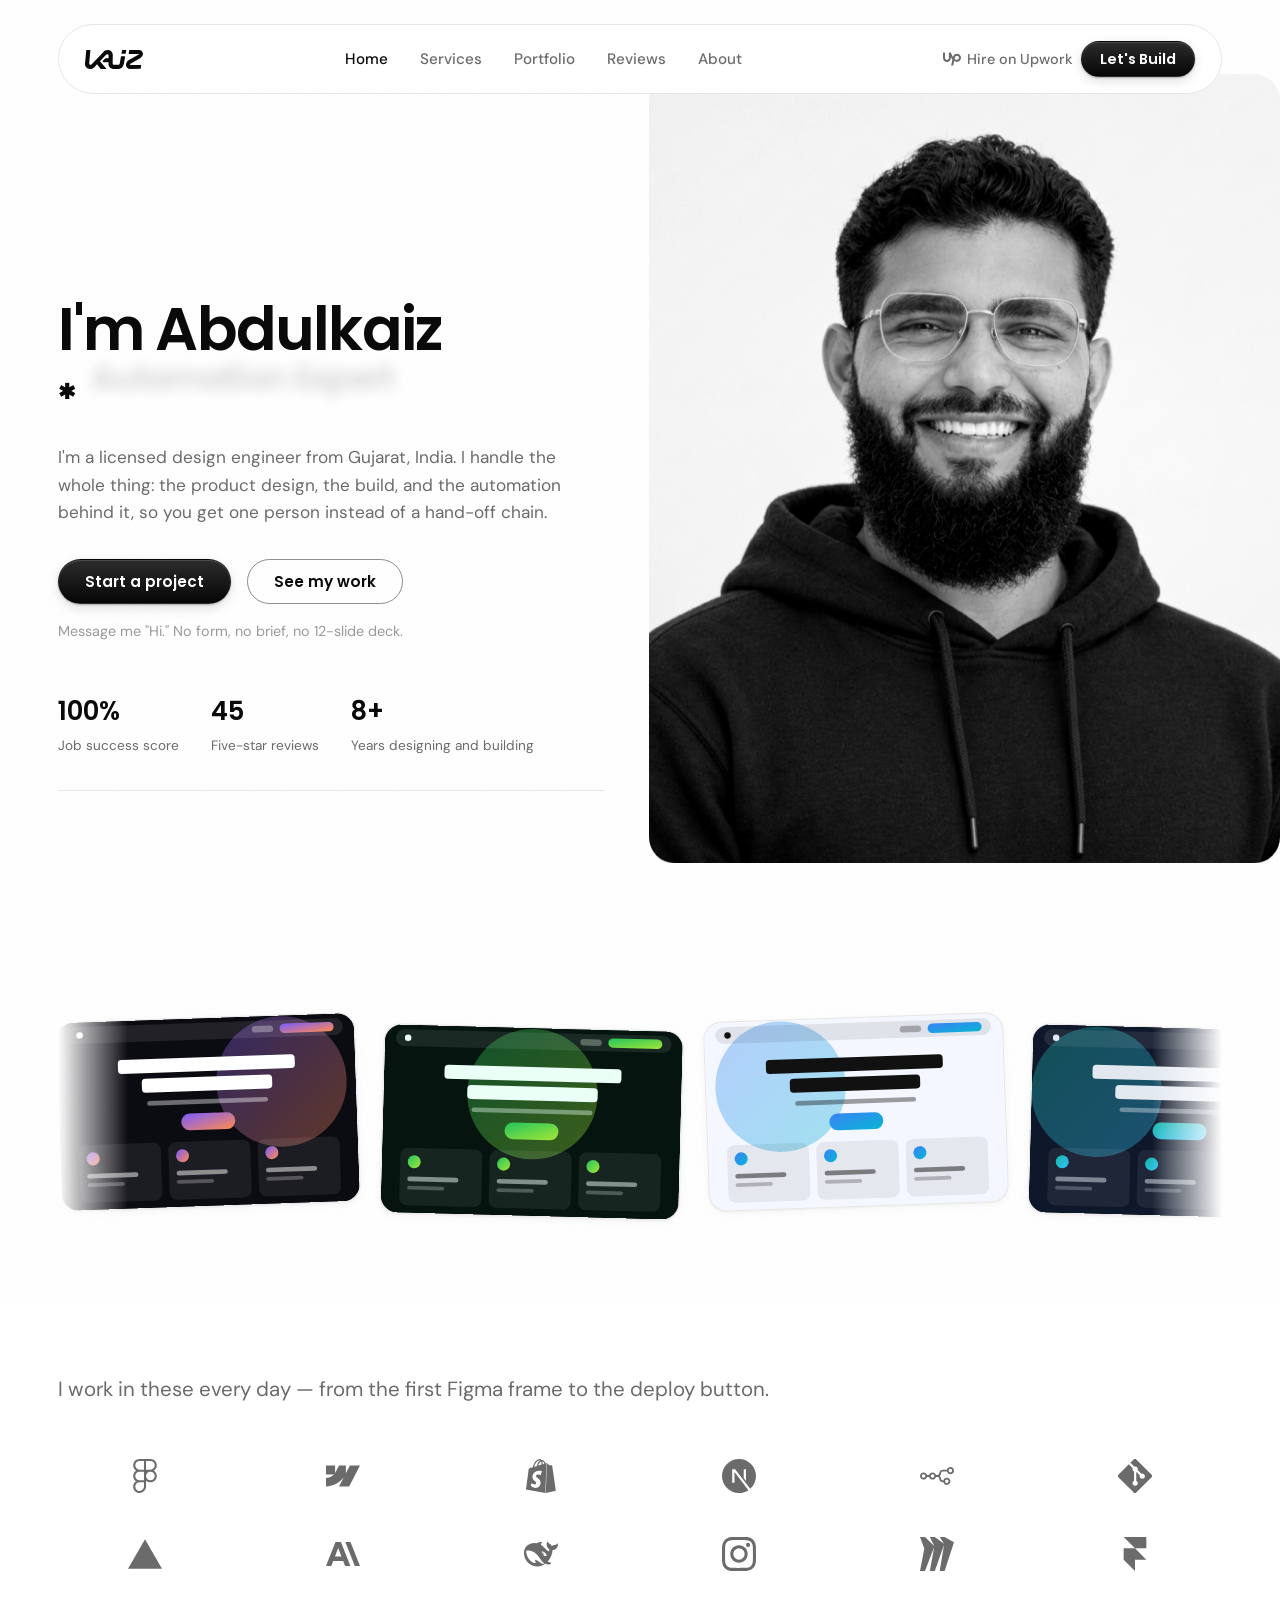
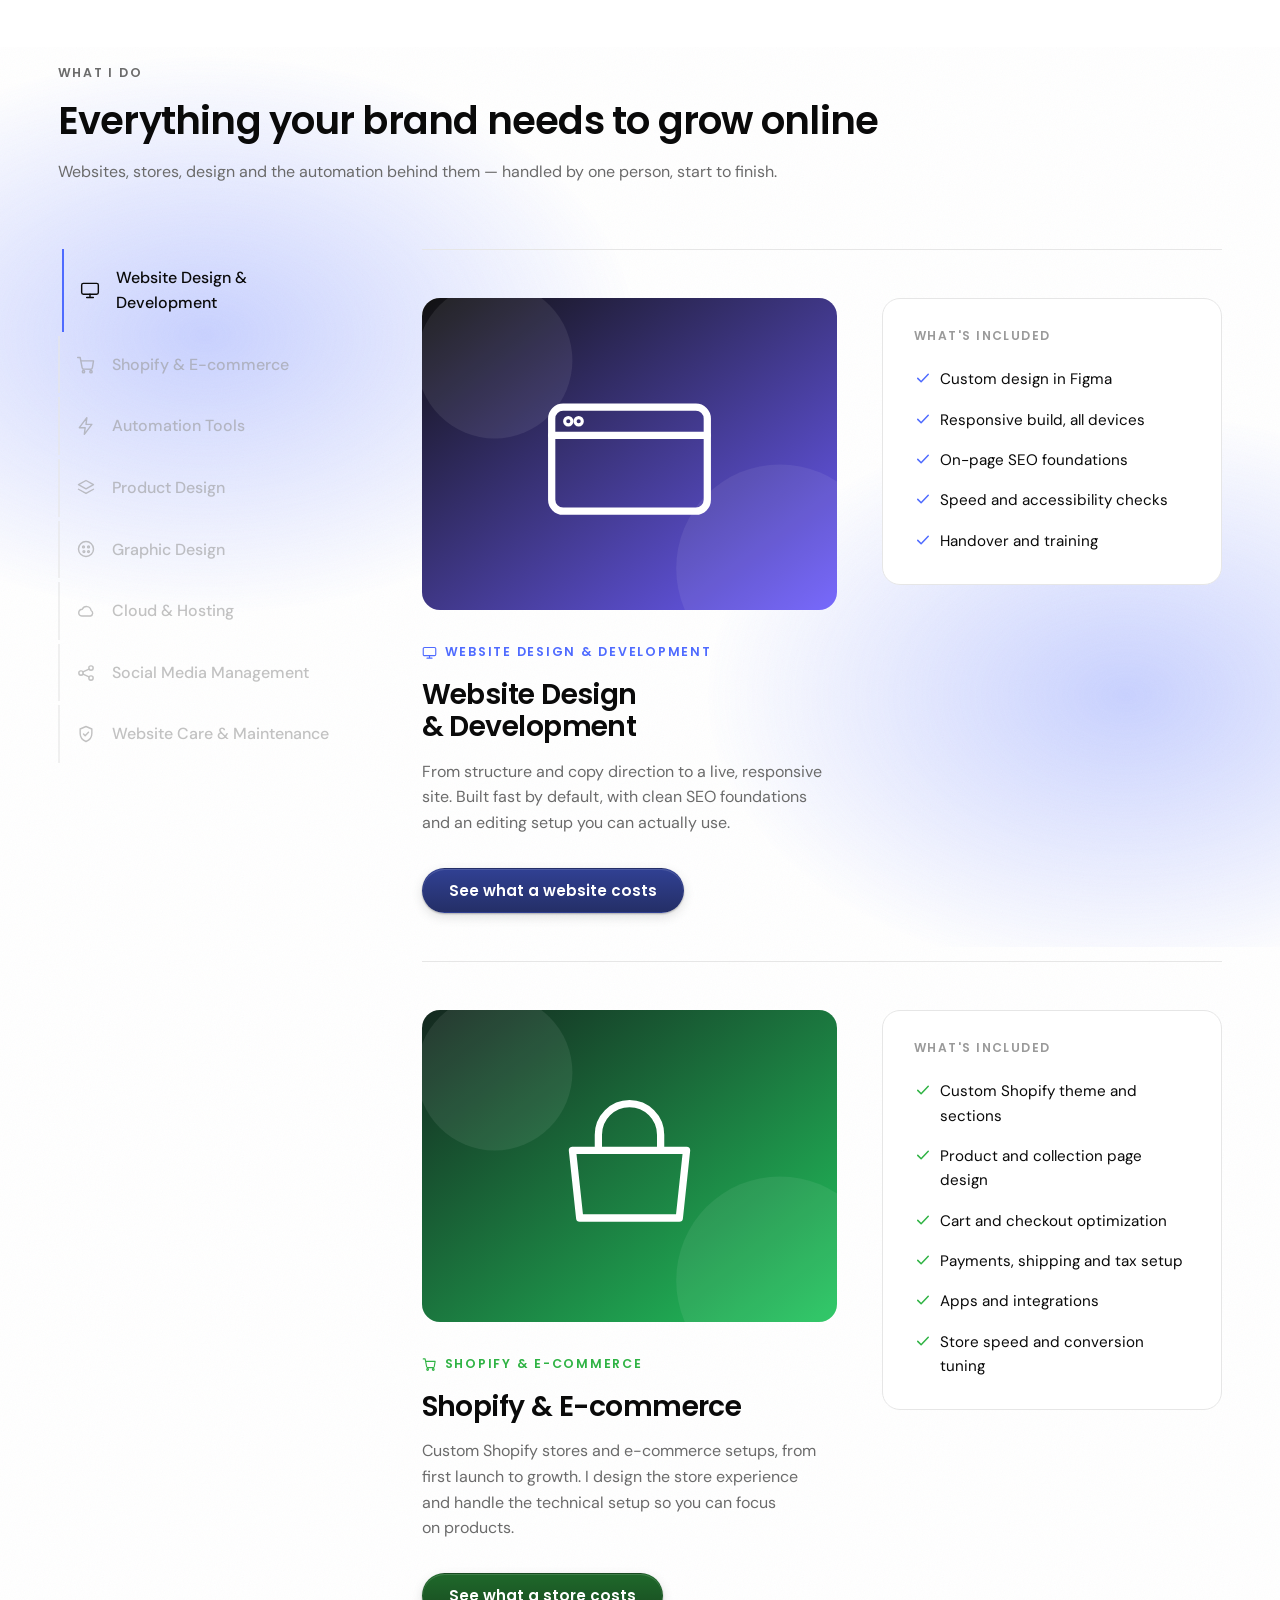
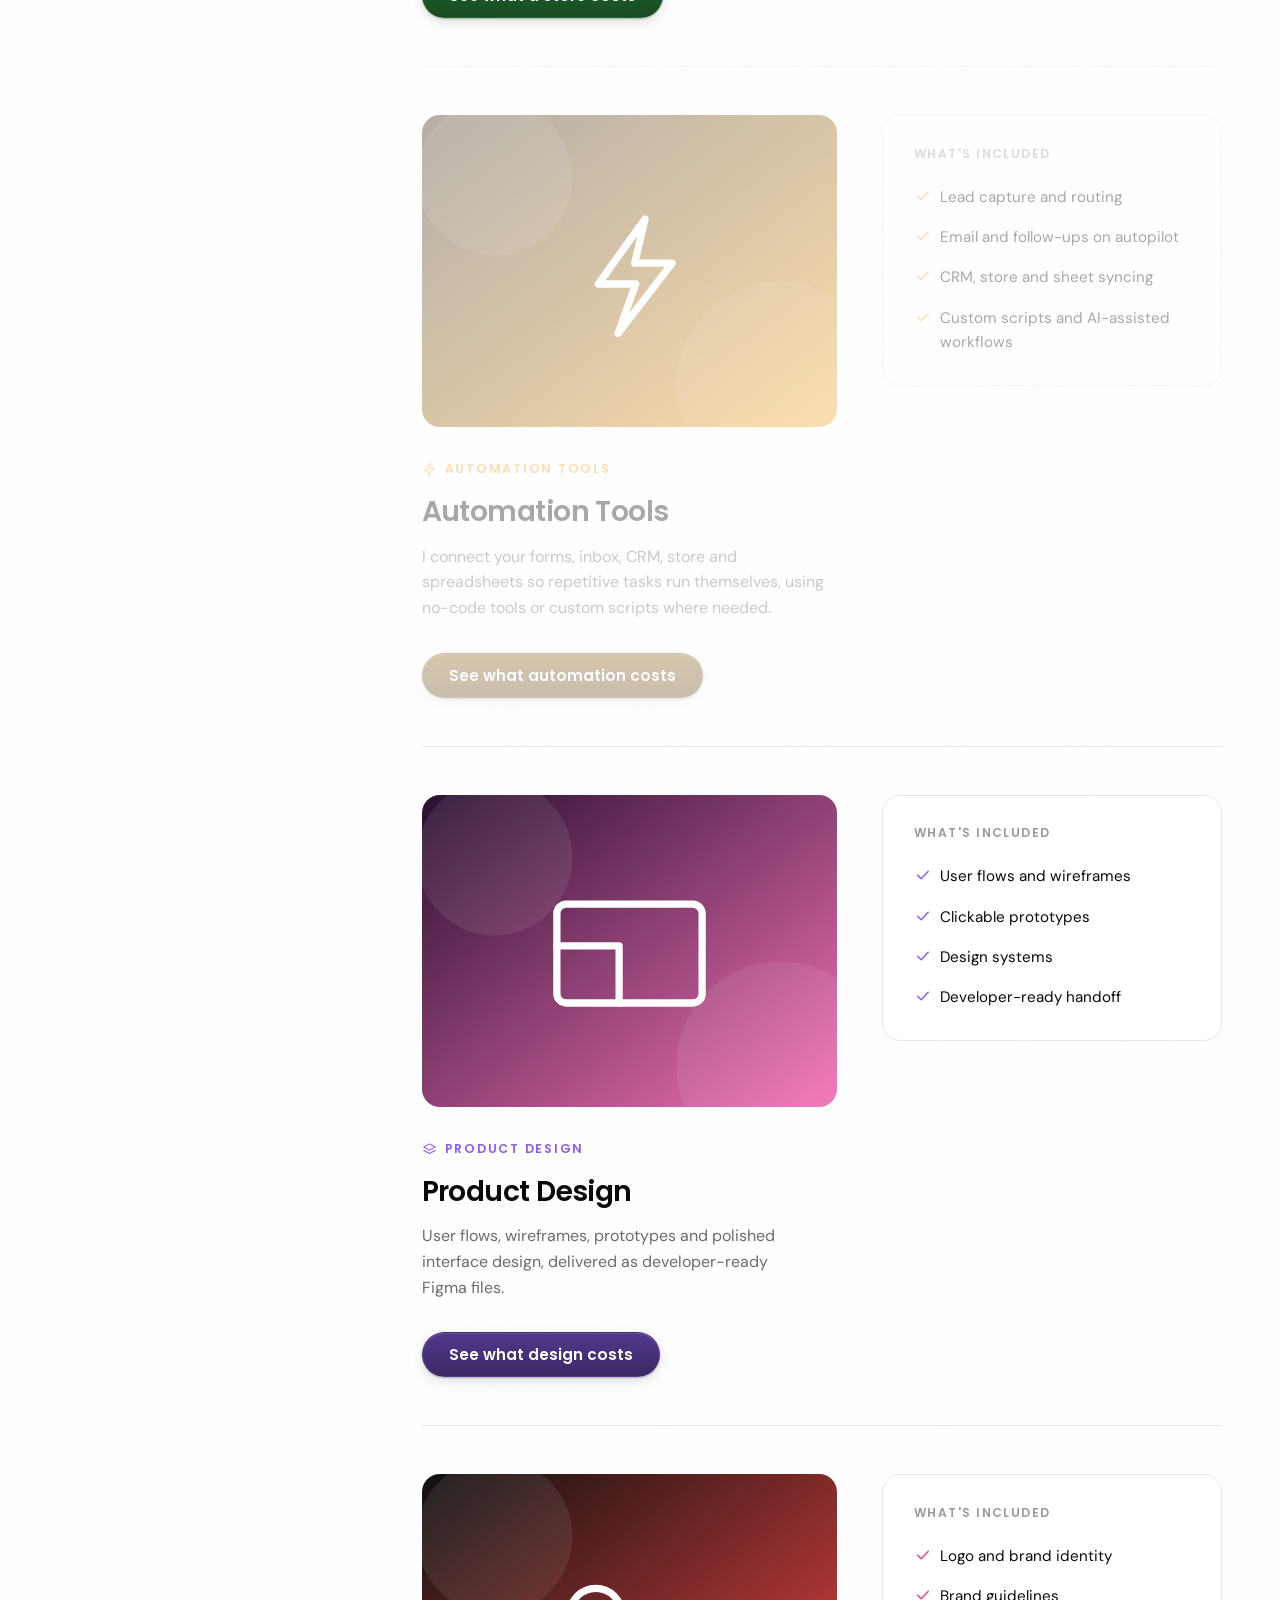
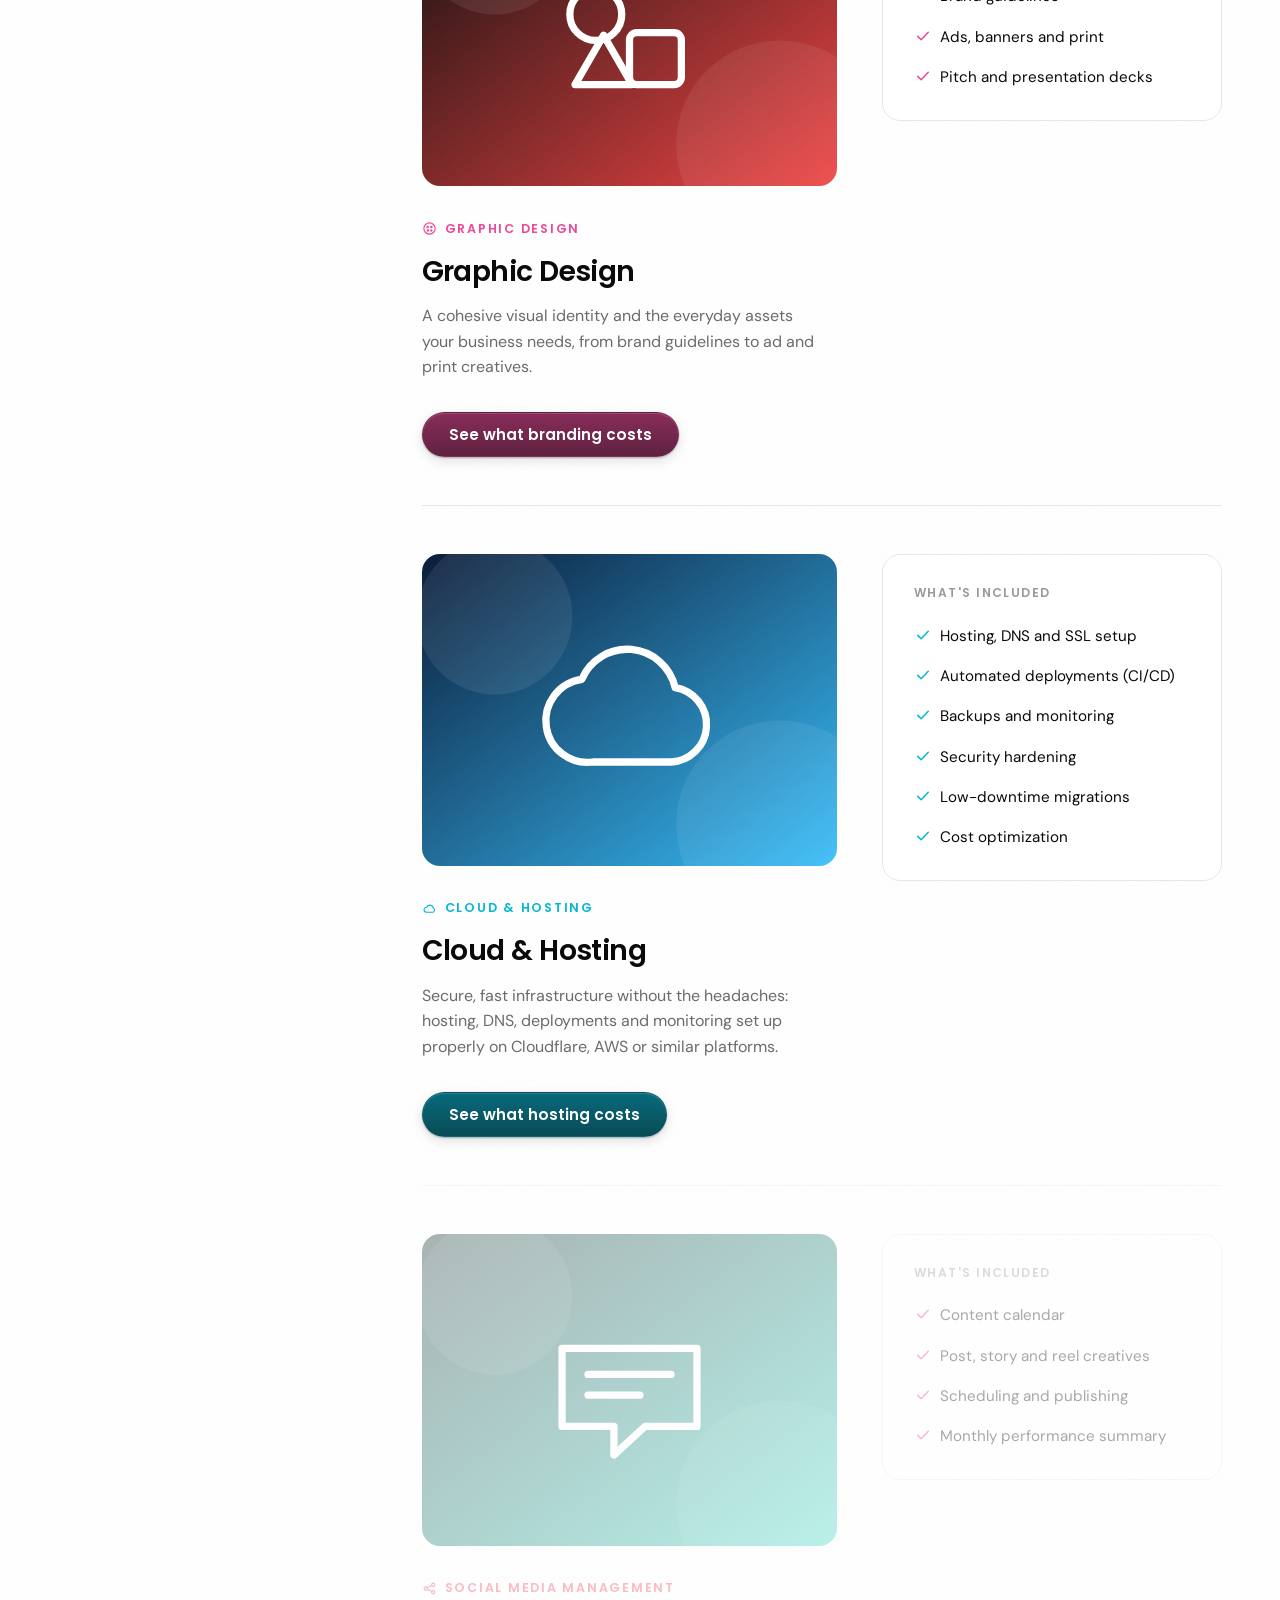
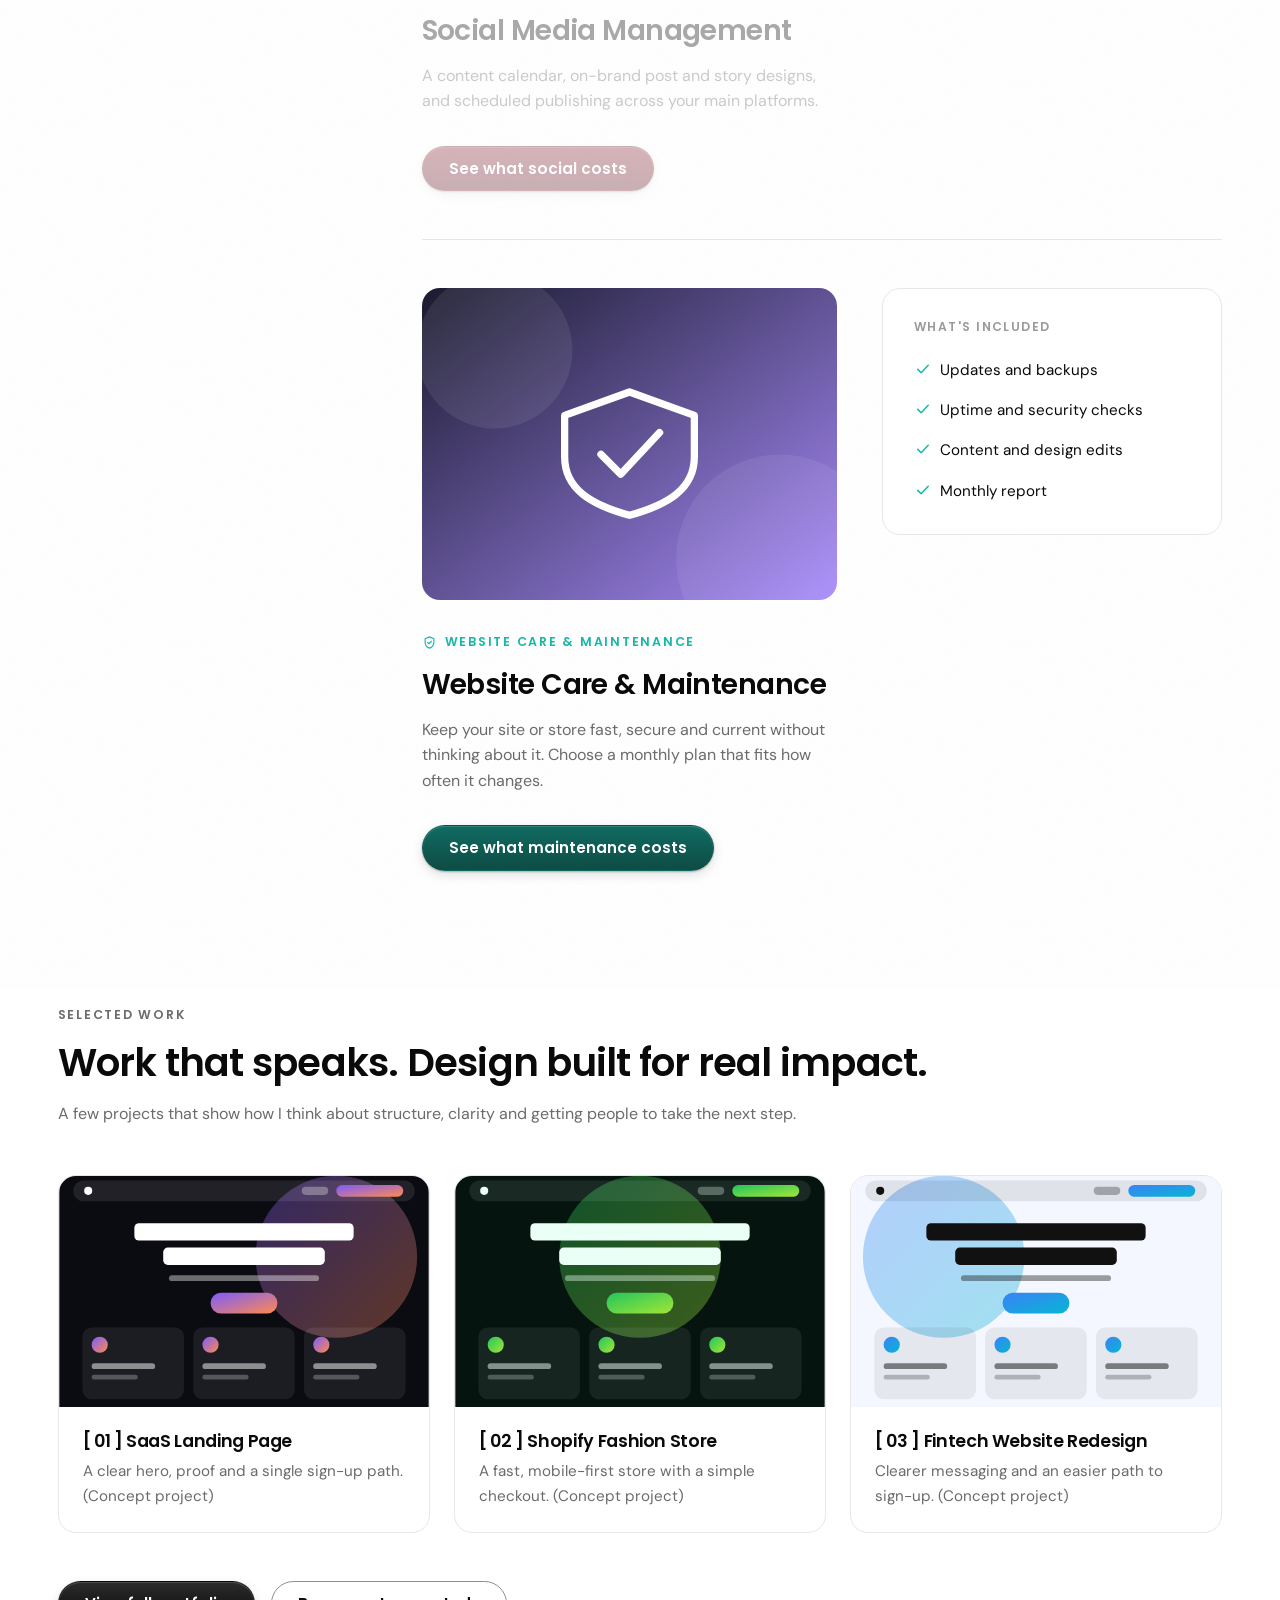
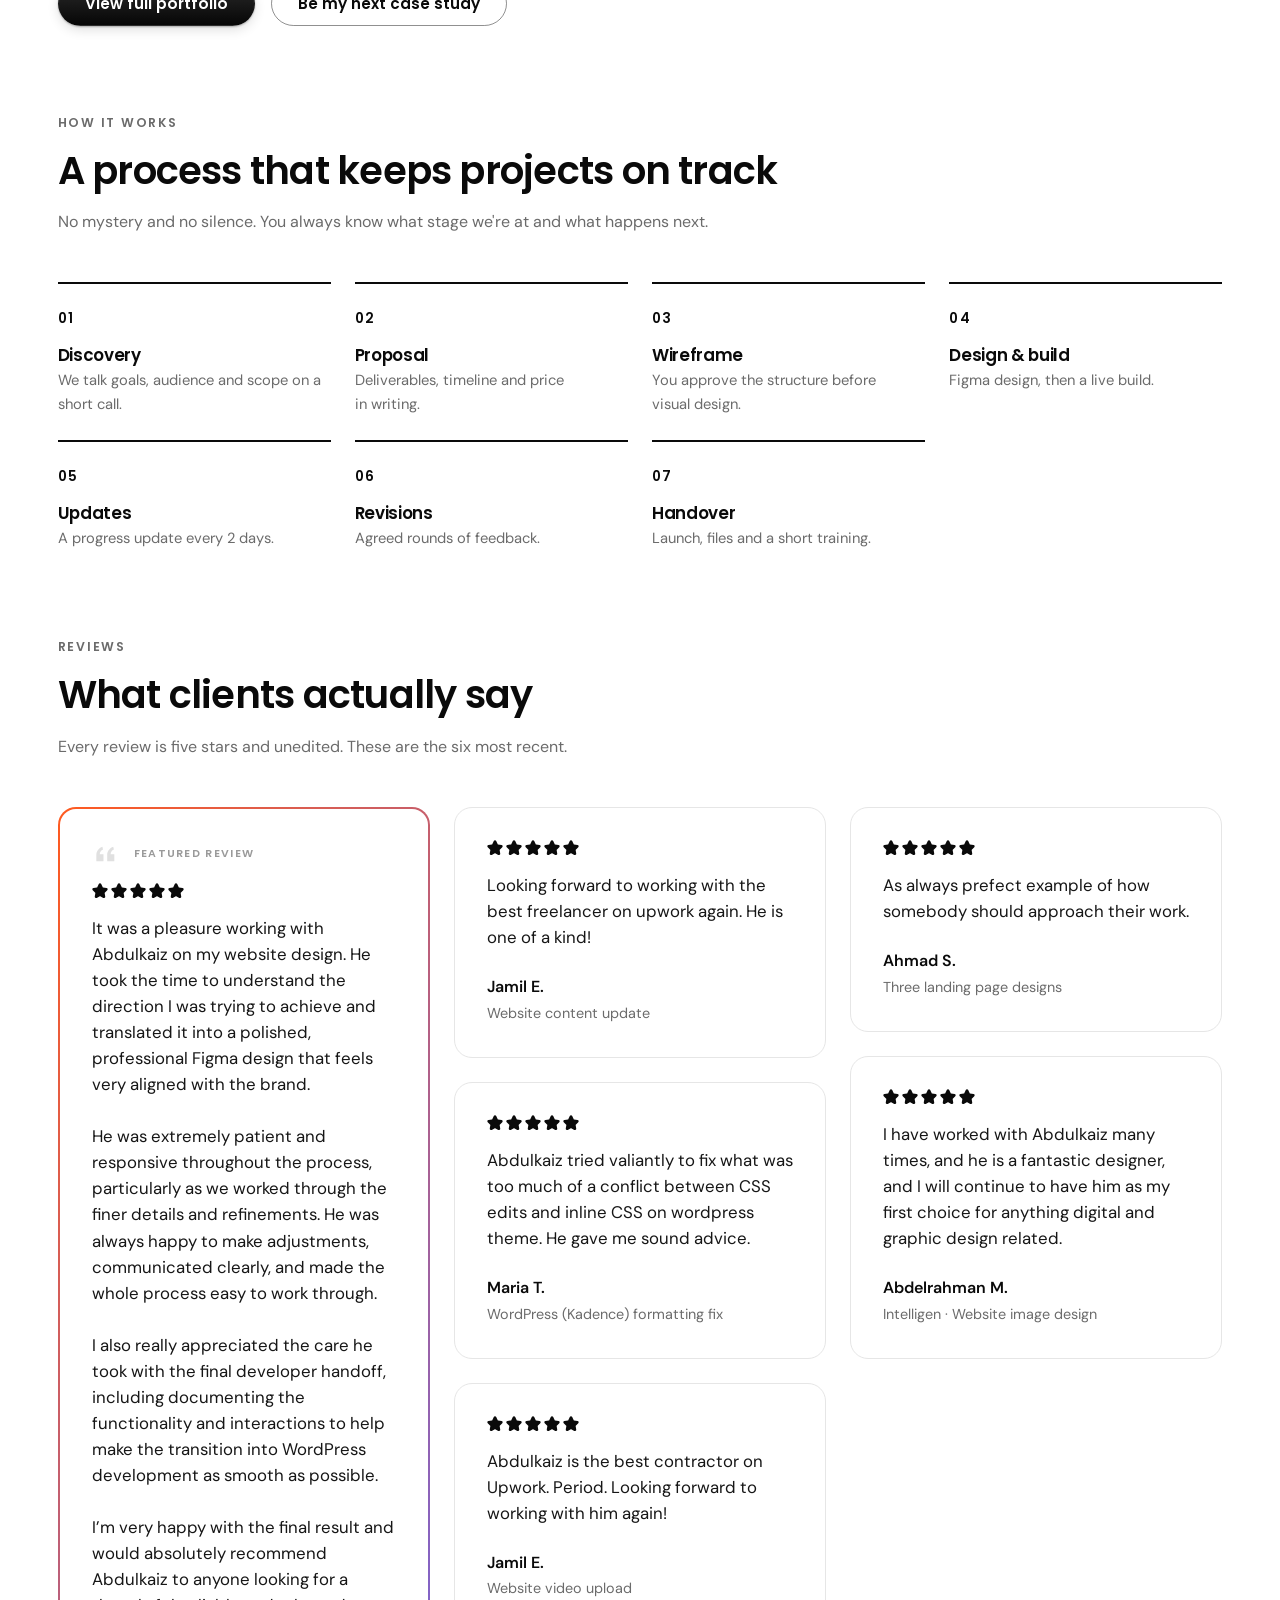
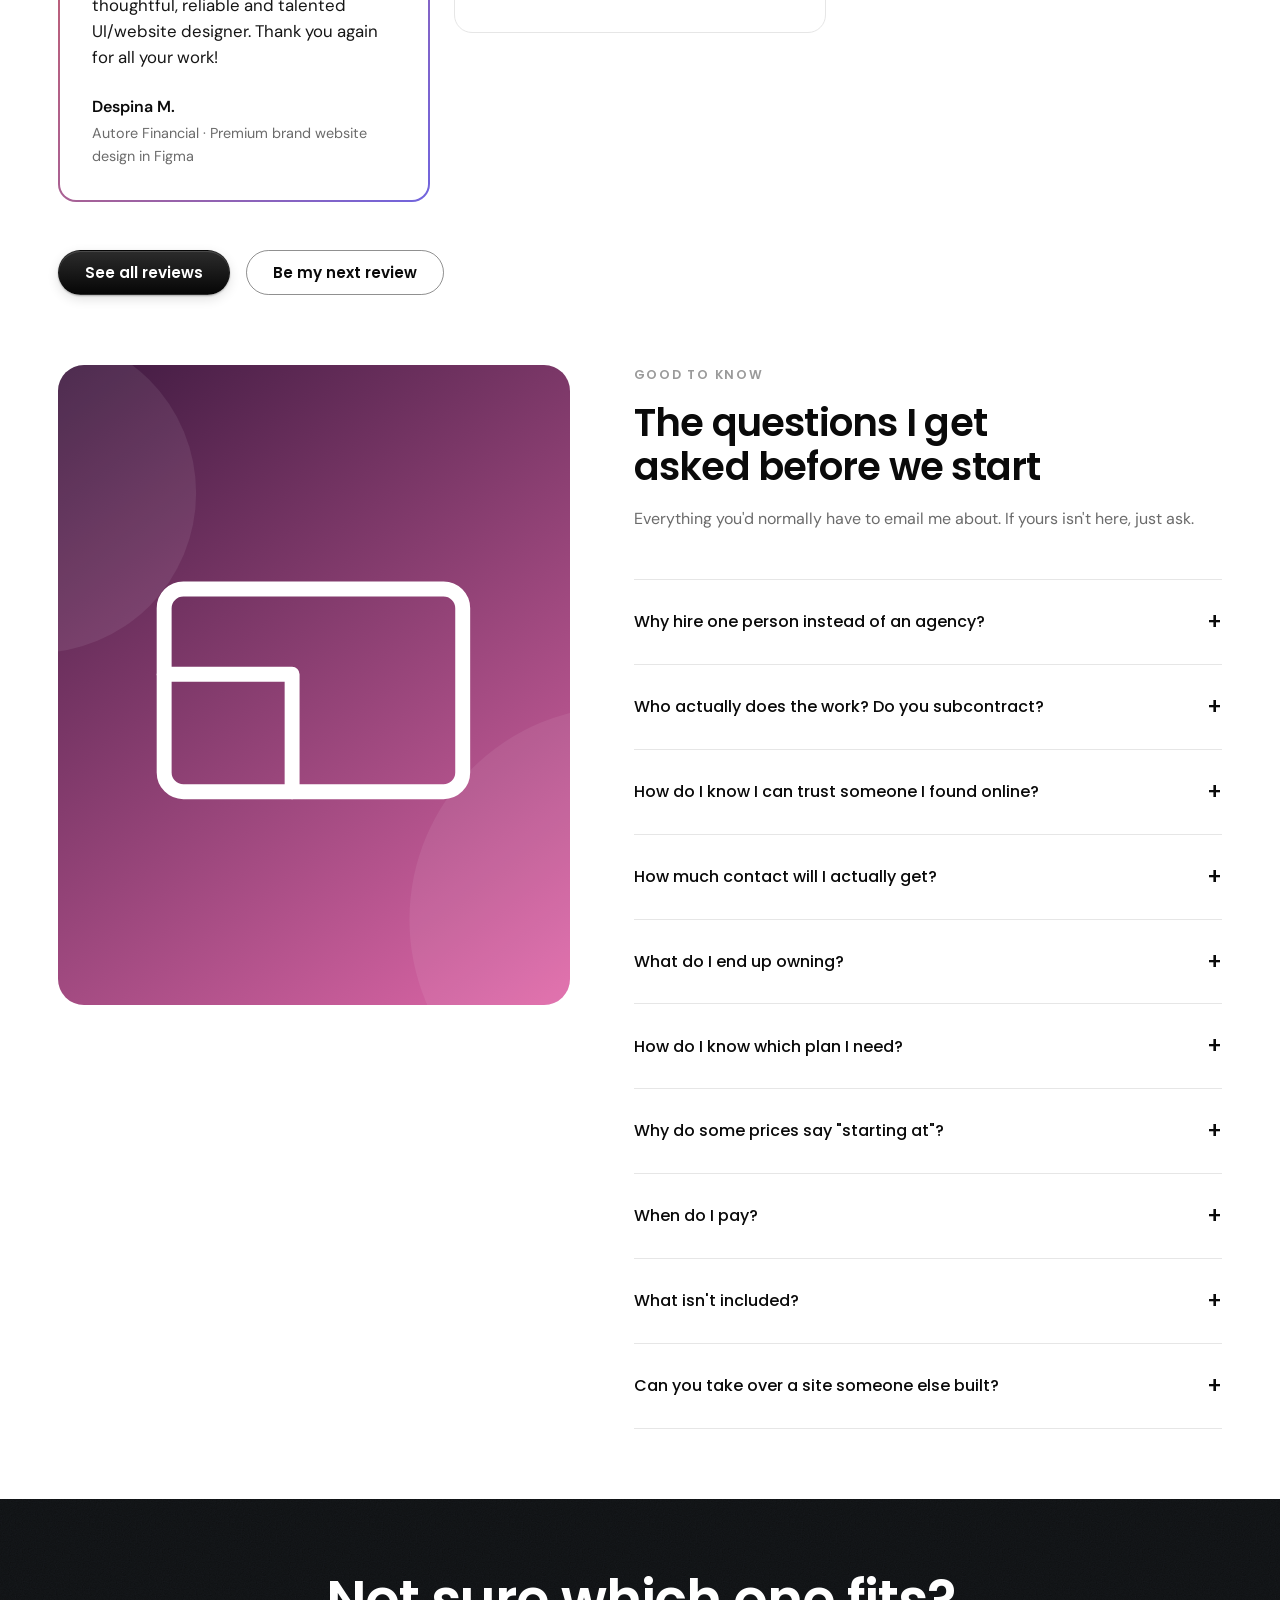
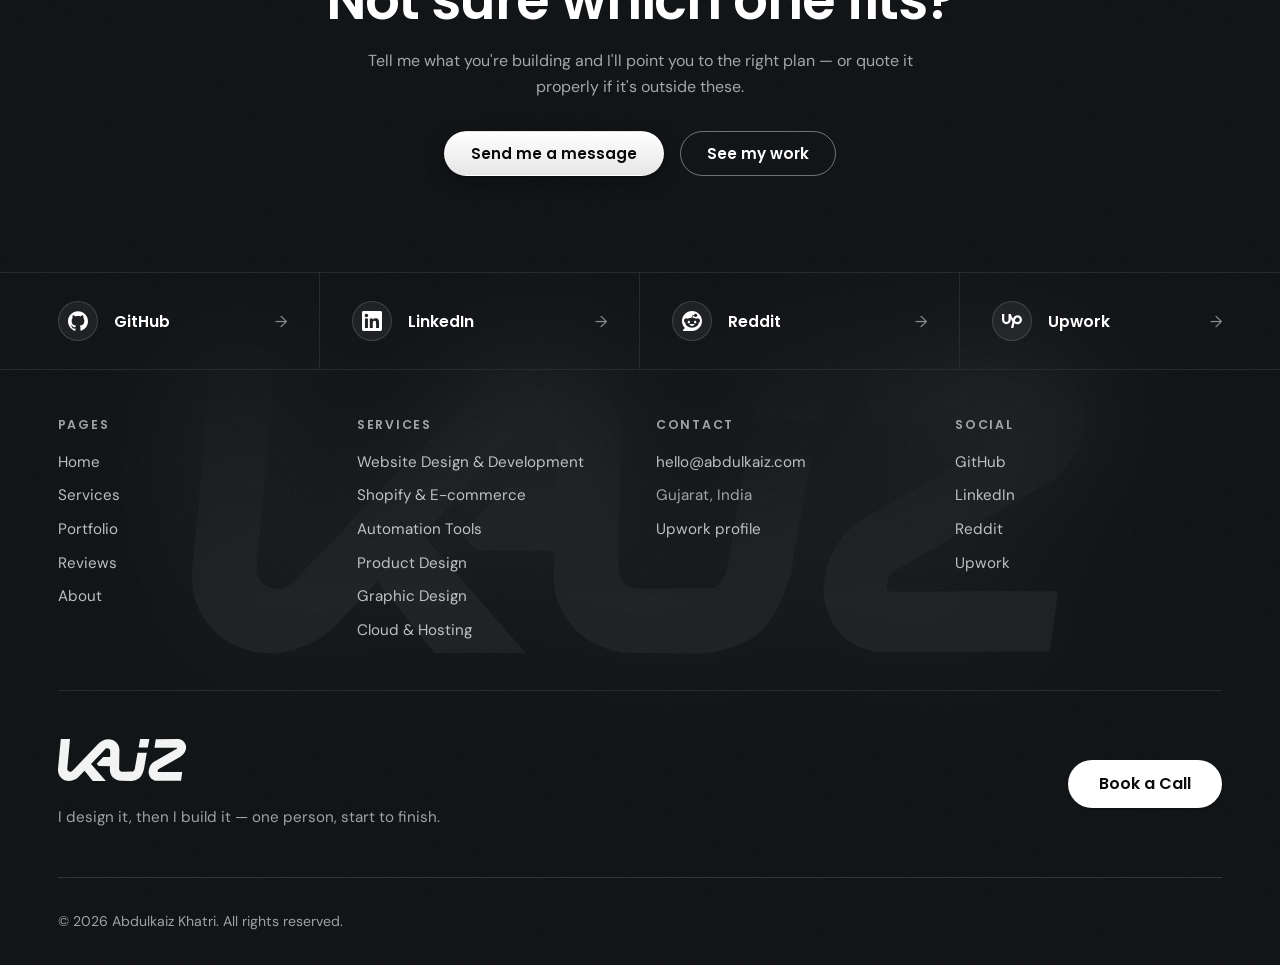
==== commit aef014f2: "Contact and Call Booking Added" ====
--- a/index.html
+++ b/index.html
@@ -234,7 +234,7 @@
         </div>
       </section>
 
-      <section id="faq" class="section faq-sec reveal">
+      <section id="faq" class="section reveal">
         <div class="faq-grid">
           <div class="faq-art">
             <img
@@ -258,7 +258,7 @@
         </div>
       </section>
 
-      <section class="section reveal">
+      <section class="cta-band reveal">
         <div class="cta">
           <h2>Not sure which one fits?</h2>
           <p class="muted">
--- a/style.css
+++ b/style.css
@@ -1,8 +1,8 @@
 /* ==========================================================================
-   Abdulkaiz Khatri — portfolio
-   Token system: black/white base + one accent. Full-width sections.
-   8px spacing scale. Poppins (headings/UI) + DM Sans (body).
-   ========================================================================== */
+Abdulkaiz Khatri — portfolio
+Token system: black/white base + one accent. Full-width sections.
+8px spacing scale. Poppins (headings/UI) + DM Sans (body).
+========================================================================== */
 
 /* 1. Tokens ---------------------------------------------------------------- */
 :root {
@@ -57,6 +57,12 @@
   --wrap: 1400px;
   /* measured at runtime; keeps the hero tucked under the header */
   --nav-h: 112px;
+
+  /* The blue grain the closing region shares. Both the CTA band and the footer
+  screen this over the same black, so the two read as one continuous surface
+  — with the grain on the footer alone, the footer looked like a lighter
+  rectangle pasted below the band, with a hard edge where they met. */
+--grain-blue: url("data:image/svg+xml,%3Csvg xmlns='http://www.w3.org/2000/svg' width='140' height='140'%3E%3Cfilter id='n'%3E%3CfeTurbulence type='fractalNoise' baseFrequency='0.85' numOctaves='3'/%3E%3CfeColorMatrix type='matrix' values='0 0 0 0 0.29 0 0 0 0 0.55 0 0 0 0 1 0.34 0.34 0.34 0 0'/%3E%3C/filter%3E%3Crect width='140' height='140' filter='url(%23n)'/%3E%3C/svg%3E");
 }
 
 /* 2. Base ------------------------------------------------------------------ */
@@ -77,10 +83,10 @@
 
 body {
   font-family:
-    'DM Sans',
-    system-ui,
-    -apple-system,
-    sans-serif;
+  'DM Sans',
+  system-ui,
+  -apple-system,
+  sans-serif;
   font-size: 16px;
   line-height: 1.6;
   background: var(--bg);
@@ -169,7 +175,7 @@
 }
 
 /* in the document for screen readers and crawlers, out of the visual layout —
-   used for the hero's specialty list, which is otherwise an animated line */
+used for the hero's specialty list, which is otherwise an animated line */
 .vh {
   position: absolute;
   width: 1px;
@@ -248,9 +254,9 @@
 
 /* 5. Buttons --------------------------------------------------------------- */
 /* The primary is a physical key rather than a flat black pill: a vertical
-   gradient, a lit top edge, and a drop shadow that lifts it off the page.
-   Registering the gradient's top stop as a real colour is what lets it
-   transition on hover — plain gradients snap between stops. */
+gradient, a lit top edge, and a drop shadow that lifts it off the page.
+Registering the gradient's top stop as a real colour is what lets it
+transition on hover — plain gradients snap between stops. */
 @property --btn-top {
   syntax: '<color>';
   inherits: false;
@@ -261,42 +267,42 @@
   --btn-top: #2c2c2c;
   --btn-bottom: #060606;
   /* colour of the sheen that sweeps across on hover; the white-on-dark
-     variant has no use for one and sets it to transparent */
-  --btn-sheen: rgba(255, 255, 255, 0.22);
-
-  position: relative;
-  /* keeps the sheen's negative z-index inside this button's stacking context */
-  isolation: isolate;
-  overflow: hidden;
-  display: inline-flex;
-  align-items: center;
-  justify-content: center;
-  gap: var(--sp-2);
-  padding: 14px 26px;
-  font-family: 'Poppins', sans-serif;
-  font-size: 0.95rem;
-  font-weight: 600;
-  line-height: 1;
-  border: 1.5px solid transparent;
-  border-radius: var(--pill);
-  background: linear-gradient(180deg, var(--btn-top), var(--btn-bottom));
-  color: var(--on-accent);
-  cursor: pointer;
-  box-shadow:
-    inset 0 1px 0 rgba(255, 255, 255, 0.14),
-    0 1px 2px rgba(10, 10, 10, 0.28),
-    0 4px 12px rgba(10, 10, 10, 0.12);
-  transition:
-    --btn-top 0.22s ease,
-    transform 0.18s cubic-bezier(0.2, 0.7, 0.2, 1),
-    border-color 0.18s ease,
-    color 0.18s ease,
-    background-color 0.18s ease,
-    box-shadow 0.22s ease;
+  variant has no use for one and sets it to transparent */
+--btn-sheen: rgba(255, 255, 255, 0.22);
+
+position: relative;
+/* keeps the sheen's negative z-index inside this button's stacking context */
+isolation: isolate;
+overflow: hidden;
+display: inline-flex;
+align-items: center;
+justify-content: center;
+gap: var(--sp-2);
+padding: 14px 26px;
+font-family: 'Poppins', sans-serif;
+font-size: 0.95rem;
+font-weight: 600;
+line-height: 1;
+border: 1.5px solid transparent;
+border-radius: var(--pill);
+background: linear-gradient(180deg, var(--btn-top), var(--btn-bottom));
+color: var(--on-accent);
+cursor: pointer;
+box-shadow:
+inset 0 1px 0 rgba(255, 255, 255, 0.14),
+0 1px 2px rgba(10, 10, 10, 0.28),
+0 4px 12px rgba(10, 10, 10, 0.12);
+transition:
+--btn-top 0.22s ease,
+transform 0.18s cubic-bezier(0.2, 0.7, 0.2, 1),
+border-color 0.18s ease,
+color 0.18s ease,
+background-color 0.18s ease,
+box-shadow 0.22s ease;
 }
 
 /* the sheen: a soft diagonal band parked past the left edge, swept across on
-   hover. z-index -1 paints it over the gradient but under the label. */
+hover. z-index -1 paints it over the gradient but under the label. */
 .btn::before {
   content: '';
   position: absolute;
@@ -304,10 +310,10 @@
   z-index: -1;
   pointer-events: none;
   background: linear-gradient(
-    100deg,
-    transparent 32%,
-    var(--btn-sheen) 50%,
-    transparent 68%
+  100deg,
+  transparent 32%,
+  var(--btn-sheen) 50%,
+  transparent 68%
   );
   transform: translateX(-100%);
   transition: transform 0.55s cubic-bezier(0.2, 0.7, 0.2, 1);
@@ -318,9 +324,9 @@
   --btn-top: #3f3f3f;
   transform: translateY(-2px);
   box-shadow:
-    inset 0 1px 0 rgba(255, 255, 255, 0.2),
-    0 2px 5px rgba(10, 10, 10, 0.3),
-    0 12px 26px rgba(10, 10, 10, 0.26);
+  inset 0 1px 0 rgba(255, 255, 255, 0.2),
+  0 2px 5px rgba(10, 10, 10, 0.3),
+  0 12px 26px rgba(10, 10, 10, 0.26);
 }
 
 .btn:hover::before {
@@ -339,11 +345,11 @@
 }
 
 /* Secondary: a hairline outline, not a filled key. The border sits at mid grey
-   rather than the full ink it used to carry — at full strength it read as
-   heavily as the primary — but no lighter, since the edge is what identifies
-   the control and mid grey is the point it still clears 3:1 on white. Only on
-   hover does it reach full ink. The fill stays a light neutral so it never
-   becomes a second primary. */
+rather than the full ink it used to carry — at full strength it read as
+heavily as the primary — but no lighter, since the edge is what identifies
+the control and mid grey is the point it still clears 3:1 on white. Only on
+hover does it reach full ink. The fill stays a light neutral so it never
+becomes a second primary. */
 .btn-ghost {
   --btn-sheen: rgba(10, 10, 10, 0.05);
   background: transparent;
@@ -370,8 +376,8 @@
   background: #fff;
   color: var(--ink);
   box-shadow:
-    inset 0 1px 0 #fff,
-    0 1px 2px rgba(0, 0, 0, 0.3);
+  inset 0 1px 0 #fff,
+  0 1px 2px rgba(0, 0, 0, 0.3);
 }
 
 .btn-on-dark:hover,
@@ -380,7 +386,7 @@
 }
 
 /* the same hairline logic as .btn-ghost, inverted for dark bands — and with
-   the lift and shadow it was previously missing */
+the lift and shadow it was previously missing */
 .btn-outline {
   --btn-sheen: rgba(255, 255, 255, 0.16);
   background: transparent;
@@ -405,26 +411,26 @@
 }
 
 /* Primary buttons on dark bands: the key inverts to white and carries its own
-   highlight, since a white inset edge on white would read as nothing. The
-   :not() is load-bearing — .cta .btn outranks .btn-outline, so without it the
-   outline variant would inherit a fill's shadow and gradient. */
+highlight, since a white inset edge on white would read as nothing. The
+:not() is load-bearing — .cta .btn outranks .btn-outline, so without it the
+outline variant would inherit a fill's shadow and gradient. */
 .cta .btn:not(.btn-outline) {
   --btn-top: #ffffff;
   --btn-bottom: #e6e6e6;
   --btn-sheen: transparent;
   color: var(--ink);
   box-shadow:
-    inset 0 1px 0 #fff,
-    0 1px 2px rgba(0, 0, 0, 0.35),
-    0 6px 18px rgba(0, 0, 0, 0.3);
+  inset 0 1px 0 #fff,
+  0 1px 2px rgba(0, 0, 0, 0.35),
+  0 6px 18px rgba(0, 0, 0, 0.3);
 }
 
 .cta .btn:not(.btn-outline):hover {
   --btn-top: #f4f4f4;
   box-shadow:
-    inset 0 1px 0 #fff,
-    0 3px 6px rgba(0, 0, 0, 0.35),
-    0 14px 30px rgba(0, 0, 0, 0.4);
+  inset 0 1px 0 #fff,
+  0 3px 6px rgba(0, 0, 0, 0.35),
+  0 14px 30px rgba(0, 0, 0, 0.4);
 }
 
 .cta .btn:not(.btn-outline):active {
@@ -438,7 +444,7 @@
 }
 
 /* The outline variants have no fill to press into, so they take the travel
-   without the inset shadow — that would read as a smudge on a transparent key. */
+without the inset shadow — that would read as a smudge on a transparent key. */
 .btn-ghost:active,
 .btn-outline:active,
 .btn-soft:active {
@@ -470,22 +476,22 @@
 
 .nav {
   /* side padding is applied only when the nav has a visible surface,
-     so a transparent header lines up with the page container */
-  --nav-px: 0px;
-  --nav-py: 11px;
-  display: flex;
-  align-items: center;
-  justify-content: space-between;
-  gap: var(--sp-4);
-  padding: var(--nav-py) var(--nav-px);
-  border: 1px solid transparent;
-  border-radius: var(--pill);
-  background: transparent;
-  transition:
-    padding 0.3s ease,
-    background 0.3s ease,
-    border-color 0.3s ease,
-    box-shadow 0.3s ease;
+  so a transparent header lines up with the page container */
+--nav-px: 0px;
+--nav-py: 11px;
+display: flex;
+align-items: center;
+justify-content: space-between;
+gap: var(--sp-4);
+padding: var(--nav-py) var(--nav-px);
+border: 1px solid transparent;
+border-radius: var(--pill);
+background: transparent;
+transition:
+padding 0.3s ease,
+background 0.3s ease,
+border-color 0.3s ease,
+box-shadow 0.3s ease;
 }
 
 /* roomier header on desktop */
@@ -726,8 +732,8 @@
 }
 
 /* Two columns, and the figure is deliberately the larger one — it bleeds into
-   the page gutter so the portrait reads as the biggest thing on the page
-   rather than an illustration beside the copy. */
+the page gutter so the portrait reads as the biggest thing on the page
+rather than an illustration beside the copy. */
 .hero-grid {
   display: grid;
   grid-template-columns: minmax(0, 1fr) minmax(0, 1.05fr);
@@ -746,15 +752,15 @@
 }
 
 /* Taller than the square source, so cover trims the studio backdrop instead
-   of the figure, and the portrait fills the column. */
+of the figure, and the portrait fills the column. */
 .hero-figure .portrait {
   aspect-ratio: 4 / 5;
 }
 
 /* The specialty line completes the headline — "I'm Abdulkaiz ✱ Automation
-   Expert" — in the site's own face. Each phrase arrives on the same
-   slide-up-and-unblur the tool tiles use; that animation lives in script.js,
-   so this rule only has to set the stage for it. */
+Expert" — in the site's own face. Each phrase arrives on the same
+slide-up-and-unblur the tool tiles use; that animation lives in script.js,
+so this rule only has to set the stage for it. */
 .hero-role {
   display: flex;
   align-items: center;
@@ -799,7 +805,7 @@
 }
 
 /* the rule sits under the numbers, so it lands on the same line the figure
-   stands on — one baseline across both columns */
+stands on — one baseline across both columns */
 .hero-proof {
   display: flex;
   flex-wrap: wrap;
@@ -823,11 +829,11 @@
 }
 
 /* The uploaded portrait is a 1000x1000 frame on a light grey studio backdrop.
-   It carries an alpha channel but every pixel of it is opaque, so the cut-out
-   treatment it was originally styled for doesn't apply — on white it would
-   read as a hard grey rectangle. It gets a framed, rounded card instead, in
-   the same language as .faq-art. The source is already square, so the 1:1
-   ratio means cover never crops it. */
+It carries an alpha channel but every pixel of it is opaque, so the cut-out
+treatment it was originally styled for doesn't apply — on white it would
+read as a hard grey rectangle. It gets a framed, rounded card instead, in
+the same language as .faq-art. The source is already square, so the 1:1
+ratio means cover never crops it. */
 .portrait {
   position: relative;
   width: 100%;
@@ -932,18 +938,18 @@
   padding: var(--sp-5) 0;
   overflow: hidden;
   mask-image: linear-gradient(
-    90deg,
-    transparent,
-    #000 6%,
-    #000 94%,
-    transparent
+  90deg,
+  transparent,
+  #000 6%,
+  #000 94%,
+  transparent
   );
   -webkit-mask-image: linear-gradient(
-    90deg,
-    transparent,
-    #000 6%,
-    #000 94%,
-    transparent
+  90deg,
+  transparent,
+  #000 6%,
+  #000 94%,
+  transparent
   );
 }
 
@@ -1028,8 +1034,8 @@
   border: 1px solid var(--line);
   border-radius: var(--radius);
   transition:
-    transform 0.25s ease,
-    box-shadow 0.25s ease;
+  transform 0.25s ease,
+  box-shadow 0.25s ease;
 }
 
 .pcard:hover {
@@ -1113,7 +1119,7 @@
 
 /* 13. Reviews -------------------------------------------------------------- */
 /* one card, used by both walls of reviews: the short one on the home page and
-   the full one on the reviews page */
+the full one on the reviews page */
 .tcard blockquote {
   font-size: 1.2rem;
   line-height: 1.55;
@@ -1143,8 +1149,8 @@
 }
 
 /* rounded star: the fill carries the shape and the stroke rounds every point
-   off. paint-order draws that stroke underneath, so the star grows evenly
-   instead of fattening, and the points stay round at any size. */
+off. paint-order draws that stroke underneath, so the star grows evenly
+instead of fattening, and the points stay round at any size. */
 .icon-star {
   width: 16px;
   height: 16px;
@@ -1182,14 +1188,14 @@
   0%,
   100% {
     background-position:
-      0 0,
-      0% 50%;
+    0 0,
+    0% 50%;
     box-shadow: 0 10px 30px rgba(255, 90, 31, 0.16);
   }
   50% {
     background-position:
-      0 0,
-      100% 50%;
+    0 0,
+    100% 50%;
     box-shadow: 0 18px 50px rgba(99, 102, 241, 0.2);
   }
 }
@@ -1225,7 +1231,7 @@
 }
 
 /* Phones keep two columns rather than collapsing to one. The cards tighten up
-   instead of the layout, so the reviews still read as a wall you can scan. */
+instead of the layout, so the reviews still read as a wall you can scan. */
 @media (max-width: 700px) {
   .tgrid {
     columns: 2;
@@ -1336,8 +1342,8 @@
   border: 1.5px solid var(--line);
   border-radius: var(--radius);
   transition:
-    border-color 0.2s ease,
-    box-shadow 0.2s ease;
+  border-color 0.2s ease,
+  box-shadow 0.2s ease;
 }
 
 .plan:hover {
@@ -1402,28 +1408,6 @@
   font-size: 0.9rem;
 }
 
-.plan .btn {
-  width: 100%;
-  margin-top: var(--sp-4);
-}
-
-.plan .more {
-  display: block;
-  width: 100%;
-  padding: var(--sp-2) 0;
-  background: none;
-  border: 0;
-  font: inherit;
-  font-size: 0.9rem;
-  color: var(--muted);
-  text-align: center;
-  cursor: pointer;
-}
-
-.plan .more:hover {
-  color: var(--ink);
-}
-
 .plan ul {
   list-style: none;
   margin: var(--sp-4) 0 0;
@@ -1454,16 +1438,16 @@
 }
 
 /* shared highlight treatment — animated gradient edge + glow.
-   Placed after .plan so it wins on specificity ties. */
+Placed after .plan so it wins on specificity ties. */
 .featured-glow {
   position: relative;
   border: 2px solid transparent;
   background:
-    linear-gradient(var(--card), var(--card)) padding-box,
-    linear-gradient(120deg, var(--hl-1), var(--hl-2), var(--hl-1)) border-box;
+  linear-gradient(var(--card), var(--card)) padding-box,
+  linear-gradient(120deg, var(--hl-1), var(--hl-2), var(--hl-1)) border-box;
   background-size:
-    100% 100%,
-    220% 220%;
+  100% 100%,
+  220% 220%;
   animation: hlGlow 7s ease-in-out infinite;
 }
 
@@ -1503,7 +1487,7 @@
 }
 
 /* "what I don't take on" — a boundary stated on the page's own terms: a
-   ruled two-column block, not a warning box */
+ruled two-column block, not a warning box */
 .eth {
   display: grid;
   grid-template-columns: 1fr 1.15fr;
@@ -1603,15 +1587,45 @@
 }
 
 /* 15. CTA band ------------------------------------------------------------- */
-.cta {
-  padding: clamp(32px, 4vw, 56px) var(--pad);
-  text-align: center;
+/* Full-bleed and black, butted straight against the footer, so the band and the
+footer read as one surface — the band is the top of the footer rather than a
+card floating in the page. .cta itself only owns the measure and the
+centring; the spacing belongs to the band. */
+.cta-band {
+  position: relative; /* containing block for the grain below */
+  isolation: isolate;
+  width: 100%;
+  padding: var(--section-y) var(--pad) var(--sp-8);
   background: var(--ink);
   color: #fff;
-  border-radius: var(--radius-lg);
-}
-
+  text-align: center;
+}
+
+.cta-band::after {
+  content: '';
+  position: absolute;
+  inset: 0;
+  z-index: 0;
+  pointer-events: none;
+  opacity: 0.1;
+  mix-blend-mode: screen;
+  background-image: var(--grain-blue);
+}
+
+.cta-band > * {
+  position: relative;
+  z-index: 1;
+}
+
+.cta {
+  max-width: var(--measure);
+  margin-inline: auto;
+}
+
+/* the band is the page's closing statement, so it carries the largest h2 on the
+site; the section headings keep their own scale */
 .cta h2 {
+  font-size: clamp(2rem, 4.6vw, 3.4rem);
   margin-bottom: var(--sp-3);
 }
 
@@ -1621,8 +1635,7 @@
   margin-inline: auto;
 }
 
-.cta .cta-row,
-.cta .section-cta {
+.cta .cta-row {
   justify-content: center;
   margin-top: var(--sp-5);
 }
@@ -1636,7 +1649,7 @@
 }
 
 /* the About portrait is a cut-out, so it uses .portrait rather than a framed
-   box — see the hero section above */
+box — see the hero section above */
 
 #bio p,
 #story p,
@@ -1805,77 +1818,425 @@
 }
 
 /* 18. Footer --------------------------------------------------------------- */
+/* One black surface: a hairline social grid, four link columns, the brand mark
+blooming behind all of it, and a blue grain over the top. The mark and the
+grain are the only decoration on the site that sits under body copy, so both
+are capped well below the contrast the text needs. */
 .footer {
-  padding: var(--sp-7) var(--pad) var(--sp-5);
+  position: relative; /* containing block for the mark and the grain */
+  isolation: isolate; /* …and the stacking context that keeps them underneath */
+  padding: 0 var(--pad) var(--sp-5);
   background: var(--ink);
   color: #fff;
 }
 
-.foot-grid {
+/* the mark and the grain are decoration; every other child is content */
+.footer > *:not(.foot-mark):not(.grain) {
+  position: relative;
+  z-index: 1;
+}
+
+/* --- the mark, blown up behind everything --- */
+.footer .foot-mark {
+  position: absolute;
+  inset: 0;
+  z-index: 0;
+  overflow: hidden; /* clips the oversized mark at the footer, not the page */
+  pointer-events: none;
+  color: var(--on-accent);
+  /* a hard ceiling on how much white the mark can add. Measured on the rendered
+  footer, its brightest point reaches luminance ~44 on the grained black,
+  which still leaves the muted greys above 4.5:1 */
+opacity: 0.1;
+}
+
+.footer .foot-mark > * {
+  position: absolute;
+  /* upper-middle, so the mass sits behind the social grid and the top of the
+  link columns rather than dead centre in the footer */
+top: 34%;
+left: 50%;
+/* The box is deliberately far larger than the mark, and the svg is centred
+inside it at 70%.
+
+A mask clips to its own box, but blur() spills well past the glyphs — so a
+box sized to the mark cuts the blur off at the edge and leaves a hard-edged
+rectangle exactly the size of the mark. That is the "weird rectangle": not
+the mark, the blur's guillotine. The extra room is what the spill needs.
+
+Every mask stop below is a percentage of THIS box, so the crossover stays
+locked to the glyphs at any width. */
+width: min(100%, 1400px);
+aspect-ratio: 1 / 1;
+display: grid;
+place-items: center;
+transform: translate(-50%, -50%);
+}
+
+.footer .foot-mark svg {
+  width: 70%; /* the mark's own size, independent of the room around it */
+  height: auto;
+  aspect-ratio: 254 / 83;
+}
+
+.footer .foot-mark__blur,
+.footer .foot-mark__sharp {
+  mask-size: 100% 100%;
+  mask-repeat: no-repeat;
+  -webkit-mask-size: 100% 100%;
+  -webkit-mask-repeat: no-repeat;
+}
+
+/* the two copies cross-fade: every stop pair sums to 1, so the shape resolves
+from a glow into an edge with no seam where they cross */
+.footer .foot-mark__blur {
+  /* The radius has to track the mark, not sit at a fixed 20px: the mark is
+  ~1000px wide here, so its strokes are ~110px thick and a fixed radius would
+  barely touch them, leaving the letters legible — the one thing a watermark
+  must not be. 5vw keeps the blur at roughly a quarter of the mark's height
+  from phone to desktop, so it dissolves the same amount at every width. */
+filter: blur(clamp(14px, 5vw, 72px));
+mask-image: linear-gradient(
+to bottom,
+#000 0%,
+#000 38%,
+rgba(0, 0, 0, 0.9) 44%,
+rgba(0, 0, 0, 0.75) 49%,
+rgba(0, 0, 0, 0.6) 54%,
+rgba(0, 0, 0, 0.5) 57%,
+rgba(0, 0, 0, 0.5) 100%
+);
+-webkit-mask-image: linear-gradient(
+to bottom,
+#000 0%,
+#000 38%,
+rgba(0, 0, 0, 0.9) 44%,
+rgba(0, 0, 0, 0.75) 49%,
+rgba(0, 0, 0, 0.6) 54%,
+rgba(0, 0, 0, 0.5) 57%,
+rgba(0, 0, 0, 0.5) 100%
+);
+}
+
+.footer .foot-mark__sharp {
+  /* The complement of the blur mask — every pair sums to 1, so the crossover is
+  seamless. It deliberately stops at 0.5 rather than reaching full opacity:
+  the sharp copy is what draws the letterforms' edges, and at full strength
+  those edges are what turn the mark into hard rectangles. Half strength
+  gives the shape a bit of definition without ever drawing a crisp line. */
+mask-image: linear-gradient(
+to bottom,
+transparent 0%,
+transparent 38%,
+rgba(0, 0, 0, 0.1) 44%,
+rgba(0, 0, 0, 0.25) 49%,
+rgba(0, 0, 0, 0.4) 54%,
+rgba(0, 0, 0, 0.5) 57%,
+rgba(0, 0, 0, 0.5) 100%
+);
+-webkit-mask-image: linear-gradient(
+to bottom,
+transparent 0%,
+transparent 38%,
+rgba(0, 0, 0, 0.1) 44%,
+rgba(0, 0, 0, 0.25) 49%,
+rgba(0, 0, 0, 0.4) 54%,
+rgba(0, 0, 0, 0.5) 57%,
+rgba(0, 0, 0, 0.5) 100%
+);
+}
+
+/* --- blue grain ---
+.grain multiplies, which has nothing to darken on a black surface, so here it
+screens instead and the turbulence is tinted blue: the black picks up a cold
+speckle rather than staying flat. Static, unlike the page-wide grain — a
+moving texture on the footer pulls the eye to empty space, and the band above
+has the same speckle with nothing to animate it. */
+.footer .grain {
+  position: absolute;
+  inset: 0;
+  z-index: 0;
+  pointer-events: none;
+  opacity: 0.1;
+  mix-blend-mode: screen;
+  background-image: var(--grain-blue);
+}
+
+/* --- social grid ---
+Four full-bleed cells sharing hairline rules: the row owns top and bottom,
+each cell owns one junction. Drawn as a single grid rather than four bordered
+cards, so the seams stay perfectly continuous. */
+.footer .social-row {
+  --social-gutter: var(--pad); /* the footer's own gutter, cancelled */
+  display: grid;
+  grid-template-columns: repeat(4, 1fr);
+  margin-inline: calc(var(--social-gutter) * -1);
+  border-top: 1px solid var(--line-dark);
+  border-bottom: 1px solid var(--line-dark);
+}
+
+/* the whole cell is the hit area, not just the label */
+.footer .social-row .social-cell {
+  display: flex;
+  align-items: center;
+  gap: var(--sp-3);
+  min-height: 96px;
+  padding-inline: var(--sp-5);
+  color: #fff;
+  text-decoration: none;
+  transition: background-color 0.25s ease;
+}
+
+/* only inner junctions get a rule; the row already supplies top and bottom */
+.footer .social-row .social-cell:not(:last-child) {
+  border-right: 1px solid var(--line-dark);
+}
+
+/* the outer cells borrow the gutter back, so the first mark and the last arrow
+sit on the footer's own content column */
+.footer .social-row .social-cell:first-child {
+  padding-inline-start: var(--social-gutter);
+}
+
+.footer .social-row .social-cell:last-child {
+  padding-inline-end: var(--social-gutter);
+}
+
+/* faint ring and fill, so the four marks read as one set over the black */
+.footer .social-badge {
+  flex: 0 0 auto;
+  display: grid;
+  place-items: center;
+  width: 40px;
+  height: 40px;
+  border: 1px solid rgba(255, 255, 255, 0.14);
+  border-radius: var(--pill);
+  background: rgba(255, 255, 255, 0.06);
+  transition: background-color 0.25s ease;
+}
+
+.footer .social-badge svg {
+  display: block;
+  width: 20px;
+  height: 20px;
+}
+
+.footer .social-name {
+  font-family: 'Poppins', sans-serif;
+  font-weight: 600;
+  font-size: 0.98rem;
+}
+
+/* pushed to the far edge; the arrow drifts on hover, the only motion in the row */
+.footer .social-go {
+  margin-inline-start: auto;
+  color: rgba(255, 255, 255, 0.5);
+  transition:
+  transform 0.25s ease,
+  color 0.25s ease;
+}
+
+.footer .social-row .social-cell:hover {
+  background: rgba(255, 255, 255, 0.04);
+}
+
+.footer .social-row .social-cell:hover .social-badge {
+  background: rgba(255, 255, 255, 0.1);
+}
+
+.footer .social-row .social-cell:hover .social-go {
+  transform: translateX(4px);
+  color: #fff;
+}
+
+.footer .social-row .social-cell:focus-visible {
+  outline: 2px solid rgba(255, 255, 255, 0.6);
+  outline-offset: -2px;
+}
+
+/* --- link columns, sign-off, legal --- */
+.footer .foot-cols {
+  max-width: var(--wrap);
+  margin: var(--sp-6) auto 0;
+  display: grid;
+  grid-template-columns: repeat(4, minmax(0, 1fr));
+  gap: var(--sp-6) var(--sp-5);
+  padding-bottom: var(--sp-6);
+  border-bottom: 1px solid var(--line-dark);
+}
+
+.footer .foot-col {
+  min-width: 0; /* long service names wrap instead of widening the track */
+}
+
+.footer .foot-col__h {
+  font-family: 'Poppins', sans-serif;
+  font-size: 0.78rem;
+  font-weight: 600;
+  letter-spacing: 0.14em;
+  text-transform: uppercase;
+  /* a step quieter than its links, and still 6.9:1 on the grained black */
+  color: rgba(255, 255, 255, 0.6);
+  margin-bottom: var(--sp-3);
+}
+
+.footer .foot-list {
+  display: flex;
+  flex-direction: column;
+  gap: var(--sp-2);
+  list-style: none;
+  padding: 0;
+}
+
+.footer .foot-list a {
+  font-size: 0.95rem;
+  color: rgba(255, 255, 255, 0.72);
+  /* the underline is always painted, just transparent, so hover fades it in
+  without the row reflowing under the pointer */
+text-decoration: underline;
+text-decoration-color: transparent;
+text-decoration-thickness: 1px;
+text-underline-offset: 3px;
+transition:
+color 0.18s ease,
+text-decoration-color 0.18s ease;
+}
+
+.footer .foot-list a:hover,
+.footer .foot-list a:focus-visible {
+  color: #fff;
+  text-decoration-color: currentColor;
+}
+
+/* the global focus ring is --accent — near black — and vanishes on this surface */
+.footer .foot-list a:focus-visible {
+  outline: 2px solid var(--on-accent);
+  outline-offset: 3px;
+  border-radius: 2px;
+}
+
+/* plain text inside a link list (the location) */
+.footer .foot-note {
+  font-size: 0.95rem;
+  color: rgba(255, 255, 255, 0.6);
+}
+
+.footer .foot-bottom {
   max-width: var(--wrap);
   margin-inline: auto;
-  display: grid;
-  grid-template-columns: 2fr 1fr 1fr;
-  gap: var(--sp-6);
-  padding-bottom: var(--sp-6);
-  border-bottom: 1px solid var(--line-dark);
-}
-
-.footer p {
-  margin-top: var(--sp-2);
-  color: rgba(255, 255, 255, 0.55);
-}
-
-.footer b {
-  font-family: 'Poppins', sans-serif;
+  display: flex;
+  align-items: center;
+  justify-content: space-between;
+  gap: var(--sp-5);
+  padding-top: var(--sp-6);
+}
+
+.footer .foot-sign {
+  min-width: 0;
+}
+
+.footer .foot-sign__mark {
+  display: inline-flex;
+  color: var(--on-accent);
+}
+
+/* the header's .logo-mark is 19px; this is the mark at footer scale, and well
+under the giant watermark behind it */
+.footer .foot-sign__mark .logo-mark {
+  height: clamp(30px, 3.4vw, 42px);
+  width: auto;
+  opacity: 0.95;
+}
+
+.footer .foot-tag {
+  margin-top: var(--sp-3);
+  max-width: 40ch;
+  font-size: 0.95rem;
+  color: rgba(255, 255, 255, 0.6);
+}
+
+/* the same key as the header's CTA, with the room a footer row has */
+.footer .foot-bottom .btn {
+  flex: none;
+  padding: 15px 30px;
   font-size: 1rem;
 }
 
-.footer a:not(.soc) {
-  color: rgba(255, 255, 255, 0.72);
-}
-
-.footer a:not(.soc):hover {
-  color: #fff;
-  text-decoration: underline;
-}
-
-.socials {
-  display: flex;
-  flex-wrap: wrap;
-  gap: var(--sp-2);
-  margin-top: var(--sp-4);
-}
-
-.soc {
-  display: inline-flex;
-  align-items: center;
-  gap: 8px;
-  padding: 8px 16px;
-  border: 1px solid var(--line-dark);
-  border-radius: var(--pill);
-  font-size: 0.88rem;
-  color: #fff;
-  transition: 0.2s ease;
-}
-
-.soc:hover {
-  border-color: #fff;
-  background: #fff;
-  color: var(--ink);
-}
-
-.soc svg {
-  width: 16px;
-  height: 16px;
-  fill: currentColor;
-}
-
-.copy {
+.footer .foot-legal {
   max-width: var(--wrap);
-  margin: var(--sp-5) auto 0;
-  color: rgba(255, 255, 255, 0.4);
-  font-size: 0.88rem;
+  margin: var(--sp-6) auto 0;
+  padding-top: var(--sp-5);
+  /* low-opacity rather than --line-dark: at 1px on black that token reads as a
+  full border, and this has to stay under the weight of the copy */
+border-top: 1px solid rgba(255, 255, 255, 0.14);
+/* the old footer carried .4 here, which is 3.8:1 — under AA for small text */
+color: rgba(255, 255, 255, 0.6);
+font-size: 0.88rem;
+}
+
+@media (max-width: 1024px) {
+  .footer .social-row {
+    grid-template-columns: repeat(2, 1fr);
+  }
+
+  /* once the cells wrap, the seam leaves the outer edge and moves between rows */
+  .footer .social-row .social-cell:nth-child(2n) {
+    border-right: 0;
+  }
+
+  .footer .social-row .social-cell:nth-child(n + 3) {
+    border-top: 1px solid var(--line-dark);
+  }
+
+  .footer .foot-cols {
+    grid-template-columns: repeat(2, minmax(0, 1fr));
+  }
+}
+
+@media (max-width: 700px) {
+  .footer .foot-cols {
+    grid-template-columns: 1fr;
+    gap: var(--sp-5);
+  }
+
+  /* stacked, the button is the last thing in the document — full width gives it
+  the easiest target and echoes the CTA band's button */
+.footer .foot-bottom {
+  flex-direction: column;
+  align-items: stretch;
+  gap: var(--sp-5);
+}
+
+.footer .foot-bottom .btn {
+  width: 100%;
+}
+}
+
+@media (max-width: 520px) {
+  .footer .social-row {
+    grid-template-columns: 1fr;
+  }
+
+  /* one cell per row: every seam is horizontal now */
+  .footer .social-row .social-cell:not(:last-child) {
+    border-right: 0;
+  }
+
+  .footer .social-row .social-cell:nth-child(n + 2) {
+    border-top: 1px solid var(--line-dark);
+  }
+
+  .footer .social-row .social-cell {
+    min-height: 76px;
+  }
+}
+
+/* the global guard kills transitions but not transforms, so the arrow's drift
+needs dropping here too */
+@media (prefers-reduced-motion: reduce) {
+  .footer .social-row .social-cell:hover .social-go {
+    transform: none;
+  }
 }
 
 /* 19. Overlays ------------------------------------------------------------- */
@@ -1892,8 +2253,8 @@
   opacity: 0;
   visibility: hidden;
   transition:
-    opacity 0.3s ease,
-    visibility 0.3s ease;
+  opacity 0.3s ease,
+  visibility 0.3s ease;
 }
 
 .ov.open {
@@ -1949,7 +2310,9 @@
 
 .opts {
   display: grid;
-  gap: var(--sp-2);
+  /* a button leads the dialog and a row follows it, so the gap is a separation
+  rather than the tight list rhythm it was between two rows */
+  gap: var(--sp-3);
 }
 
 .opt {
@@ -1979,12 +2342,60 @@
   font-style: normal;
 }
 
+/* the two marks that replaced the ✉ and ◷ text glyphs, drawn on the same grid
+as the section icons and inked by whatever they sit in */
+.opt-icon,
+.btn-icon {
+  fill: none;
+  stroke: currentColor;
+  stroke-width: 1.8;
+  stroke-linecap: round;
+  stroke-linejoin: round;
+}
+
+.opt-icon {
+  width: 20px;
+  height: 20px;
+}
+
+.btn-icon {
+  flex: none;
+  width: 18px;
+  height: 18px;
+}
+
 .opt b {
   display: block;
 }
 
 .opt small {
   color: var(--muted);
+}
+
+/* The LinkedIn card leads the dialog with the profile's own code. It is the size
+it is because the code has 37 modules across — below about 110px they stop being
+separate squares to a phone camera, and the card is only worth having as a code
+if it actually scans. */
+.opt-qr {
+  padding: var(--sp-3) var(--sp-4);
+}
+
+.opt-qr img {
+  flex: none;
+  width: 120px;
+  height: 120px;
+  border-radius: 10px;
+}
+
+/* the two ways to work together, sharing the row until they can't */
+.pair {
+  display: flex;
+  flex-wrap: wrap;
+  gap: var(--sp-3);
+}
+
+.pair .btn {
+  flex: 1 1 auto;
 }
 
 .or {
@@ -1994,50 +2405,86 @@
   font-size: 0.82rem;
 }
 
-.mform {
-  display: grid;
+/* "or send me a quick message" is the control that opens the WhatsApp block, so
+it reads as a link but is a button — and carries a caret, which is what says
+"this opens something" rather than "this takes you somewhere" */
+.quick {
+  margin-top: var(--sp-4);
+  text-align: center;
+}
+
+.quick-toggle {
+  display: inline-flex;
+  align-items: center;
   gap: var(--sp-2);
-}
-
-.mform input,
-.mform textarea {
+  padding: 0;
+  background: none;
+  border: 0;
   font: inherit;
-  padding: 13px 16px;
-  background: var(--bg-alt);
+  font-size: 0.82rem;
+  color: var(--faint);
+  cursor: pointer;
+  transition: color 0.2s ease;
+}
+
+.quick-toggle:hover {
+  color: var(--ink);
+  text-decoration: underline;
+}
+
+.quick-caret {
+  width: 14px;
+  height: 14px;
+  fill: none;
+  stroke: currentColor;
+  stroke-width: 2;
+  stroke-linecap: round;
+  stroke-linejoin: round;
+  transition: transform 0.25s ease;
+}
+
+.quick-toggle[aria-expanded='true'] .quick-caret {
+  transform: rotate(180deg);
+}
+
+/* the quick-message QR, where the contact form used to be. A QR wants clear
+space around it, so the card is padding and a hairline and nothing else. */
+.qr {
+  text-align: center;
+}
+
+/* folded away until asked for, then it arrives the way the dialog's own
+controls did */
+.qr:not([hidden]) {
+  animation: pop 0.3s both;
+}
+
+.qr-card {
+  display: inline-block;
+  padding: var(--sp-2);
   border: 1px solid var(--line);
   border-radius: var(--radius-sm);
-}
-
-.mform .btn {
-  width: 100%;
-  margin-top: var(--sp-2);
+  transition: 0.2s ease;
+}
+
+.qr-card:hover {
+  border-color: var(--accent);
+}
+
+.qr-card img {
+  display: block;
+  width: 164px;
+  height: 164px;
+}
+
+.qr-note {
+  margin-top: var(--sp-3);
+  color: var(--faint);
+  font-size: 0.82rem;
 }
 
 body.lock {
   overflow: hidden;
-}
-
-.hp {
-  position: absolute;
-  left: -9999px;
-  opacity: 0;
-}
-
-.fst {
-  min-height: 1.2em;
-  font-size: 0.9rem;
-}
-
-.fst.err {
-  color: var(--err);
-}
-
-.fst.ok {
-  color: var(--ok);
-}
-
-.fst a {
-  text-decoration: underline;
 }
 
 /* 20. Motion --------------------------------------------------------------- */
@@ -2054,13 +2501,13 @@
 }
 
 /* scroll reveal — only hides content when JS is available to reveal it,
-   so the page still reads with scripting disabled */
+so the page still reads with scripting disabled */
 .js .reveal {
   opacity: 0;
   transform: translateY(20px);
   transition:
-    opacity 0.6s ease,
-    transform 0.6s ease;
+  opacity 0.6s ease,
+  transform 0.6s ease;
 }
 
 .js .reveal.in {
@@ -2068,8 +2515,9 @@
   transform: none;
 }
 
-.ov.open .opt,
-.ov.open .mform {
+/* the dialog's controls arrive in sequence, each row on one beat */
+.ov.open .opts > *,
+.ov.open .quick {
   animation: pop 0.4s both;
   animation-delay: calc(var(--i, 0) * 0.06s + 0.1s);
 }
@@ -2097,7 +2545,7 @@
 /* 22. "What I do" — scroll-driven services + prices ------------------------- */
 
 /* Registering the accent as a real colour lets it interpolate, so the wash
-   cross-fades between services instead of snapping to the next hue. */
+cross-fades between services instead of snapping to the next hue. */
 @property --svc-accent {
   syntax: '<color>';
   inherits: true;
@@ -2107,13 +2555,13 @@
 .svc-sec {
   position: relative;
   /* the same container as every other section, so this one lines up with the
-     page grid instead of running edge to edge */
-  width: 100%;
-  max-width: var(--wrap);
-  margin-inline: auto;
-  /* the gap above is already paid for by the section before this one */
-  padding: 0 var(--pad) var(--section-y);
-  --svc-accent: #4f6bff;
+  page grid instead of running edge to edge */
+width: 100%;
+max-width: var(--wrap);
+margin-inline: auto;
+/* the gap above is already paid for by the section before this one */
+padding: 0 var(--pad) var(--section-y);
+--svc-accent: #4f6bff;
 }
 
 /* and this one pays for the gap below, so the rhythm matches the rest */
@@ -2122,9 +2570,9 @@
 }
 
 /* The wash is pinned to the viewport rather than stretched over the whole
-   section, so its gradient is always screen-sized and actually reads. It also
-   bleeds past the container to the full page width — colour across the page,
-   content still on the 1400px grid. */
+section, so its gradient is always screen-sized and actually reads. It also
+bleeds past the container to the full page width — colour across the page,
+content still on the 1400px grid. */
 .svc-glow {
   position: sticky;
   top: 0;
@@ -2138,14 +2586,14 @@
   opacity: 0.3;
   transition: --svc-accent 0.7s ease;
   background:
-    radial-gradient(50% 46% at 16% 32%, var(--svc-accent), transparent 68%),
-    radial-gradient(46% 44% at 88% 72%, var(--svc-accent), transparent 72%);
+  radial-gradient(50% 46% at 16% 32%, var(--svc-accent), transparent 68%),
+  radial-gradient(46% 44% at 88% 72%, var(--svc-accent), transparent 72%);
 }
 
 .svc-glow[data-side='right'] {
   background:
-    radial-gradient(50% 46% at 84% 32%, var(--svc-accent), transparent 68%),
-    radial-gradient(46% 44% at 12% 72%, var(--svc-accent), transparent 72%);
+  radial-gradient(50% 46% at 84% 32%, var(--svc-accent), transparent 68%),
+  radial-gradient(46% 44% at 12% 72%, var(--svc-accent), transparent 72%);
 }
 
 .grain {
@@ -2156,23 +2604,8 @@
   opacity: 0.04;
   mix-blend-mode: multiply;
   background-image: url("data:image/svg+xml,%3Csvg xmlns='http://www.w3.org/2000/svg' width='140' height='140'%3E%3Cfilter id='n'%3E%3CfeTurbulence type='fractalNoise' baseFrequency='0.85' numOctaves='3'/%3E%3C/filter%3E%3Crect width='140' height='140' filter='url(%23n)'/%3E%3C/svg%3E");
-  animation: grainShift 1.2s steps(3) infinite;
-}
-
-@keyframes grainShift {
-  0% {
-    transform: translate(0, 0);
-  }
-  33% {
-    transform: translate(-4%, 3%);
-  }
-  66% {
-    transform: translate(3%, -4%);
-  }
-  100% {
-    transform: translate(0, 0);
-  }
-}
+}
+
 
 .svc-sec > *:not(.grain):not(.svc-glow) {
   position: relative;
@@ -2220,11 +2653,11 @@
   text-align: left;
   cursor: pointer;
   transition:
-    color 0.3s ease,
-    border-color 0.3s ease,
-    filter 0.3s ease,
-    opacity 0.3s ease,
-    transform 0.3s ease;
+  color 0.3s ease,
+  border-color 0.3s ease,
+  filter 0.3s ease,
+  opacity 0.3s ease,
+  transform 0.3s ease;
   filter: blur(0.4px);
   opacity: 0.6;
 }
@@ -2253,28 +2686,17 @@
   font-weight: 500;
 }
 
-.rail-item b {
-  font-family: 'Poppins', sans-serif;
-  font-size: 0.78rem;
-  font-weight: 600;
-  color: var(--faint);
-  white-space: nowrap;
-}
-
-.rail-item.on b {
-  color: var(--svc-accent);
-}
-
 /* right panels */
 .svc-panels {
   display: grid;
 }
 
-/* details left, one compact pricing card right */
+/* body left, checklist right. The right column is given a little more than its
+content needs: the checklist reads a word or two per line otherwise. */
 .svc-panel {
   display: grid;
-  grid-template-columns: minmax(0, 1.15fr) minmax(0, 0.85fr);
-  gap: clamp(24px, 4vw, 56px);
+  grid-template-columns: minmax(0, 1.1fr) minmax(0, 0.9fr);
+  gap: clamp(20px, 3.5vw, 48px);
   align-items: start;
   padding: var(--sp-6) 0;
   border-top: 1px solid var(--line);
@@ -2325,7 +2747,9 @@
   display: inline-flex;
   align-items: center;
   gap: var(--sp-2);
-  color: var(--svc-accent);
+  /* the panel's own colour, not the section's — --svc-accent follows whichever
+  service is active, which would tint every panel with the same accent */
+  color: var(--panel-accent);
 }
 
 .svc-lead {
@@ -2344,37 +2768,71 @@
   margin-bottom: var(--sp-3);
 }
 
+/* right column: what's included, outlined like a plan card and pinned while the
+body scrolls past it. The padding is fluid because this column is the first to
+get tight — at 1024 the fixed padding left the items a word or two per line. */
 .svc-list {
+  position: sticky;
+  top: calc(var(--nav-h) + var(--sp-4));
+  padding: clamp(20px, 2.4vw, 32px);
+  background: var(--card);
+  border: 1.5px solid var(--line);
+  border-radius: var(--radius);
+}
+
+.svc-list .svc-sub {
+  margin-bottom: var(--sp-4);
+}
+
+.svc-list ul {
   list-style: none;
   padding: 0;
-  margin: 0 0 var(--sp-5);
+  margin: 0;
   display: grid;
-  gap: var(--sp-2);
+  gap: var(--sp-3);
 }
 
 .svc-list li {
   display: flex;
   align-items: flex-start;
-  gap: var(--sp-3);
+  gap: var(--sp-2);
   font-size: 0.95rem;
 }
 
 .svc-list .icon-check {
+  stroke: var(--panel-accent);
+}
+
+/* The pricing sheet: a panel's plans open here instead of holding a column of
+their own. The card inside is the site's own plan card, uncompacted — a dialog
+has the width the old sidebar column never did.
+Narrow, one card at a time behind the plan switcher. Wide enough for one card
+per plan, they sit in a row and the dialog is sized to that row — script.js
+decides which from the plan count and writes data-row, so the markup and this
+stylesheet can't disagree. */
+.modal.svc-price {
+  width: min(560px, 100%);
+}
+
+.modal.svc-price[data-row] {
+  /* 64px is this dialog's own horizontal padding, 340px a comfortable plan */
+  width: min(calc(64px + var(--plans, 1) * 340px), 100%);
+}
+
+.modal.svc-price h2 {
+  /* clear of the close button, which sits over this corner */
+  padding-right: 44px;
+  margin-bottom: var(--sp-4);
+}
+
+/* The sheet carries the accent of the service it was opened from, so its ticks
+agree with the wash behind it and with the panel's own checklist */
+.svc-price .plan li svg {
   stroke: var(--svc-accent);
 }
 
-/* right column: the compact pricing card, pinned while its panel scrolls */
-.svc-price {
-  position: sticky;
-  top: calc(var(--nav-h) + var(--sp-4));
-}
-
-.svc-price .svc-sub {
-  margin-bottom: var(--sp-2);
-}
-
 /* plan switcher — a segmented control over the plan names. Equal shares, so
-   the pills stay aligned however long the names are. */
+the pills stay aligned however long the names are. */
 .plan-switch {
   display: flex;
   gap: var(--sp-1);
@@ -2399,9 +2857,9 @@
   color: var(--muted);
   cursor: pointer;
   transition:
-    background 0.2s ease,
-    color 0.2s ease,
-    box-shadow 0.2s ease;
+  background 0.2s ease,
+  color 0.2s ease,
+  box-shadow 0.2s ease;
 }
 
 .plan-tab:hover {
@@ -2423,55 +2881,31 @@
   display: none;
 }
 
-/* compact plan card inside the section */
-.svc-price .plan {
-  padding: var(--sp-4);
-  border-width: 1px;
-}
-
-.svc-price .price b {
-  font-size: 1.9rem;
-}
-
-.svc-price .plan-desc {
-  font-size: 0.9rem;
-  margin-bottom: var(--sp-2);
-}
-
-.svc-price .pnote {
-  font-size: 0.85rem;
-}
-
-.svc-price .plan .btn {
-  padding: 11px 16px;
-  font-size: 0.88rem;
-}
-
-.svc-price .plan .more {
-  display: none;
-}
-
-.svc-price .plan ul {
-  margin-top: var(--sp-3);
-  padding-top: var(--sp-3);
-  gap: var(--sp-1);
-}
-
-.svc-price .plan li {
-  font-size: 0.86rem;
-}
-
 .svc-cta {
   display: flex;
   flex-wrap: wrap;
   gap: var(--sp-3);
 }
 
+/* The call to action wears its own service's colour rather than the site's black
+key: the same button, lit the same way, with the gradient's two ends swapped for
+a darkened accent. White needs the fill this deep to read — against the accent
+as it comes it only reaches 1.9:1 on the cyan and the amber. At these stops the
+weakest of the eight accents is 5.4:1, and the hover's -38% keeps it at 4.7:1. */
+.svc-cta .btn {
+  --btn-top: color-mix(in srgb, var(--panel-accent) 56%, #0a0a0a);
+  --btn-bottom: color-mix(in srgb, var(--panel-accent) 38%, #0a0a0a);
+  color: var(--on-accent);
+}
+
+/* The black key has room to lift its top a long way on hover; this one does not,
+because the amber and the cyan are already close to the 4.5:1 floor. It lifts
+what it can and leaves the rest of the hover to the sheen and the shadow. */
+.svc-cta .btn:hover {
+  --btn-top: color-mix(in srgb, var(--panel-accent) 62%, #0a0a0a);
+}
+
 /* 23. FAQ — half image, half list ------------------------------------------ */
-.faq-sec {
-  border-top: 1px solid var(--line);
-}
-
 .faq-grid {
   display: grid;
   grid-template-columns: 1fr 1.15fr;
@@ -2503,20 +2937,34 @@
   margin-bottom: var(--sp-6);
 }
 
-/* 24. Footer branding ------------------------------------------------------ */
-.foot-brand {
-  max-width: var(--wrap);
-  margin: 0 auto var(--sp-7);
-  color: #fff;
-}
-
-.foot-brand .logo-mark {
-  height: clamp(40px, 6vw, 68px);
-  width: auto;
-  opacity: 0.95;
-}
-
 /* 21. Responsive ----------------------------------------------------------- */
+
+/* The row layout of the pricing sheet. script.js decides whether the viewport
+can hold a card per plan and writes data-row for it, so this only has to lay the
+row out. The flag is closed when the plans go back behind the switcher. */
+.svc-price[data-row] .svc-plans {
+  grid-template-columns: repeat(var(--plans, 1), minmax(0, 1fr));
+  gap: var(--sp-4);
+}
+
+/* The popular flag sits above the plan name, so the one card that carries it
+starts lower than the others and its price — the first thing anyone compares —
+falls out of line with theirs. The flag is given a definite height and the cards
+without one reserve the same space in front of the name.
+A sibling of the name, not a ::before on it: inside the heading the spacer would
+sit in the name's own box and just push the text down. */
+.svc-price[data-row] .pop-badge {
+  height: 24px;
+  line-height: 16px;
+}
+
+.svc-price[data-row] .plan:not(:has(.pop-badge))::before {
+  content: '';
+  display: block;
+  height: 24px;
+  margin-bottom: var(--sp-3);
+}
+
 @media (max-width: 1024px) {
   /* stacked: the portrait drops below the copy and stops bleeding */
   .hero-grid {
@@ -2527,10 +2975,6 @@
   .hero-figure {
     margin-right: 0;
     max-width: 420px;
-  }
-
-  .foot-grid {
-    grid-template-columns: 1fr 1fr;
   }
 }
 
@@ -2583,17 +3027,36 @@
     display: none;
   }
 
+  /* On a phone the rail turns into a row of pills above the panels. It carries
+  the service names — the only way to tell the services apart now that the
+  prices have gone from it — so the pills cannot be the icon-only stubs they
+  were when the price was the label. The active one takes the accent edge, the
+  way the pills in the plan switcher do. */
   .rail-item {
     flex: none;
-    padding: var(--sp-2) var(--sp-3);
-  }
-
-  .rail-item span {
-    display: none;
-  }
-
-  .rail-item b {
-    margin-left: 0;
+    padding: var(--sp-2) var(--sp-4);
+    border: 1px solid var(--line);
+    border-radius: var(--pill);
+    white-space: nowrap;
+    /* the blur and the dimming are for a column of items at a distance; in a
+    row of small pills they only cost legibility */
+    filter: none;
+    opacity: 1;
+  }
+
+  .rail-item:hover {
+    opacity: 1;
+  }
+
+  .rail-item.on {
+    transform: none;
+    border-color: var(--svc-accent);
+    background: var(--card);
+    box-shadow: var(--shadow-sm);
+    /* The active service is pulled to the front of the row, so whichever panel
+    you are on is the first pill you see; the others keep their order behind it.
+    `order` rather than moving the element, so the tab order stays put. */
+    order: -1;
   }
 
   .svc-panels {
@@ -2609,7 +3072,7 @@
     display: none;
   }
 
-  /* one service per screen; details above, pricing card below */
+  /* one service per screen; the body, then its checklist */
   .svc-panel {
     flex: 0 0 88%;
     grid-template-columns: 1fr;
@@ -2617,7 +3080,8 @@
     opacity: 1;
   }
 
-  .svc-price {
+  /* the checklist is a card under the body now, so it must not pin */
+  .svc-list {
     position: static;
   }
 
@@ -2625,18 +3089,25 @@
     aspect-ratio: 16 / 10;
   }
 
-  .foot-grid {
-    grid-template-columns: 1fr;
-    gap: var(--sp-5);
-  }
-
   .faq-grid {
     grid-template-columns: 1fr;
   }
 
-  .faq-art {
-    max-height: 220px;
-  }
+  /* Stacked, the art is the first row and the body follows it — so the sticky
+  offset that pins the art beside the questions on desktop instead pushes it
+   *down* over the heading below. Drop the pin and let it take its own row. */
+.faq-art {
+  position: static;
+  max-height: none;
+  border-radius: var(--radius);
+}
+
+/* 4:5 is a portrait composition; in a stacked row it cropped to an arbitrary
+slice, so the art becomes a banner and shows its whole width instead */
+.faq-art img {
+  aspect-ratio: 16 / 9;
+  height: auto;
+}
 }
 
 @media (max-width: 560px) {
@@ -2657,32 +3128,32 @@
   }
 
   /* a long specialty like "Full-Cycle Media Specialist" wraps at this width,
-     so reserve both lines to keep the hero from jumping between phrases */
-  .hero-role {
-    min-height: 2.4em;
-  }
-
-  .track .tile {
-    flex-basis: 240px;
-    height: 160px;
-  }
+  so reserve both lines to keep the hero from jumping between phrases */
+.hero-role {
+  min-height: 2.4em;
+}
+
+.track .tile {
+  flex-basis: 240px;
+  height: 160px;
+}
 }
 
 @media (prefers-reduced-motion: reduce) {
   *,
-  *::before,
-  *::after {
-    animation: none !important;
-    transition: none !important;
-  }
-
-  html {
-    scroll-behavior: auto;
-  }
-
-  .rise,
-  .reveal {
-    opacity: 1;
-    transform: none;
-  }
-}
+    *::before,
+    *::after {
+      animation: none !important;
+      transition: none !important;
+    }
+
+    html {
+      scroll-behavior: auto;
+    }
+
+    .rise,
+    .reveal {
+      opacity: 1;
+      transform: none;
+    }
+  }
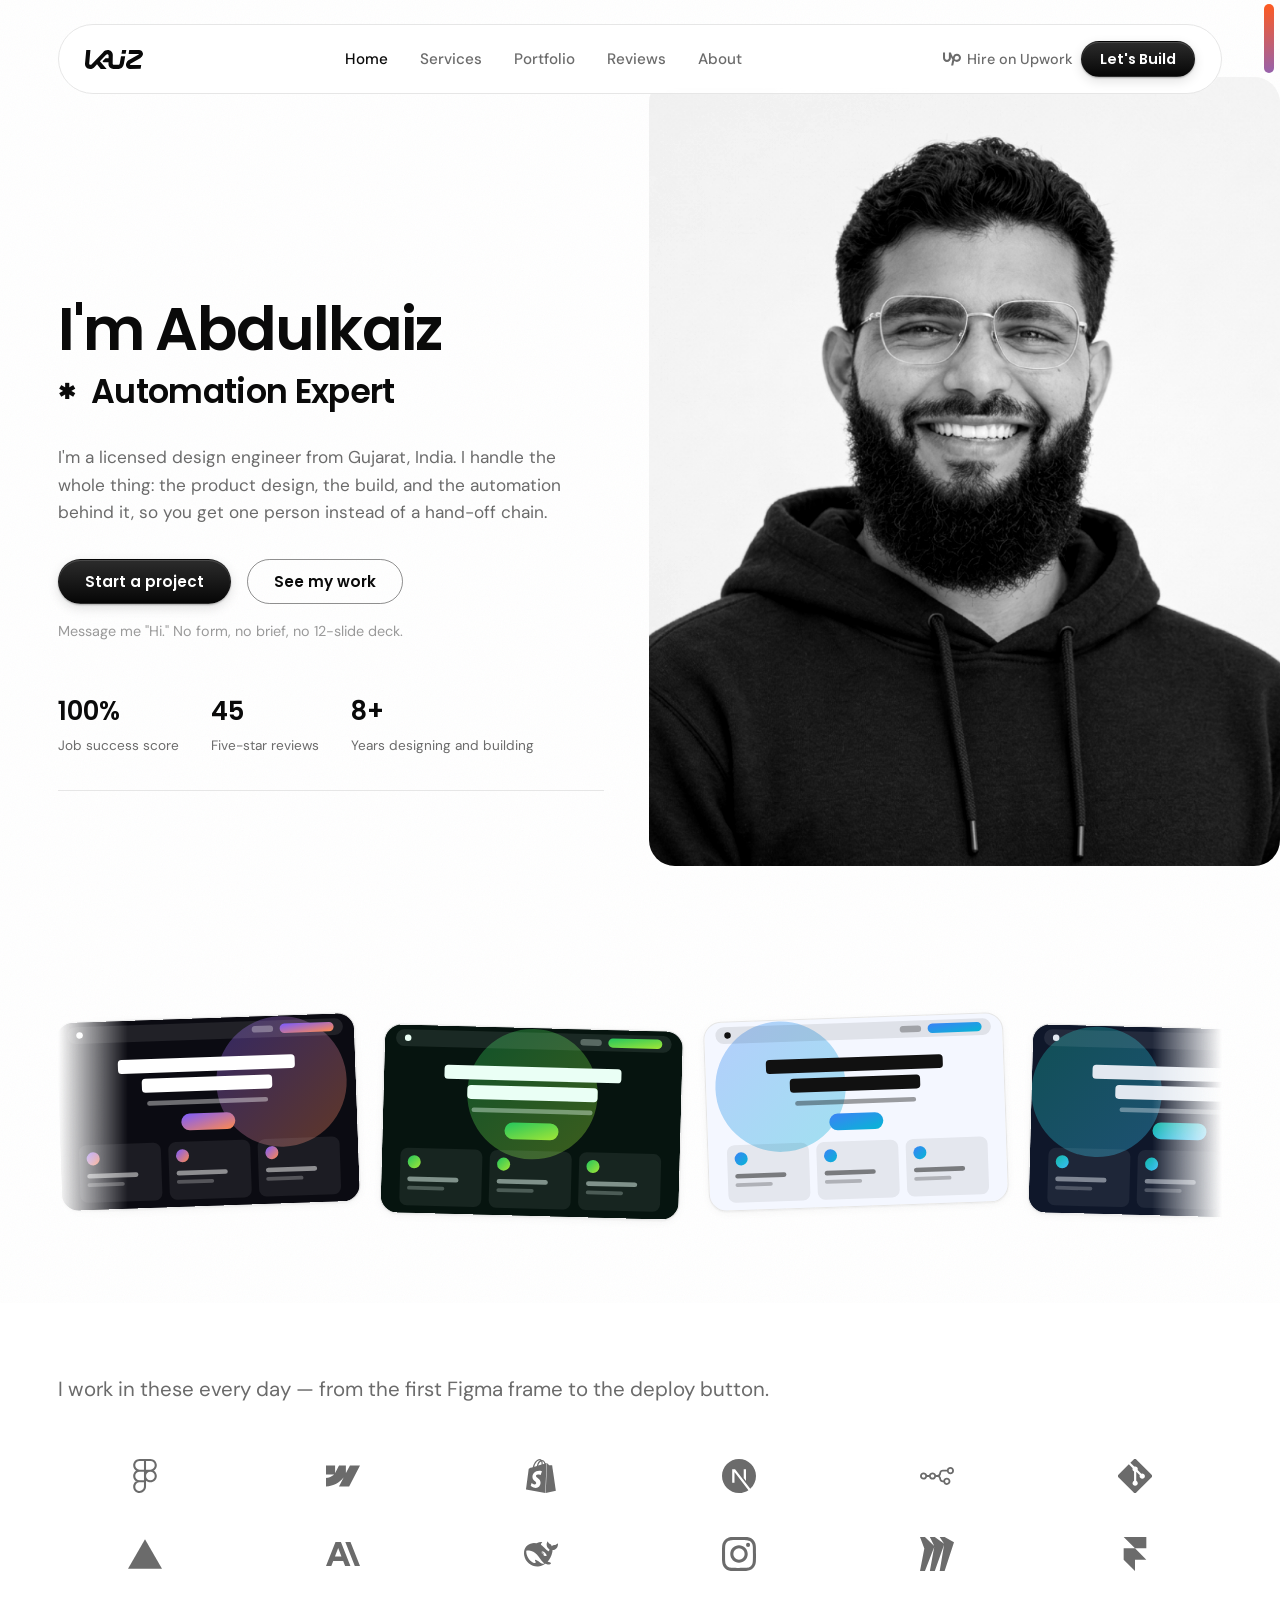
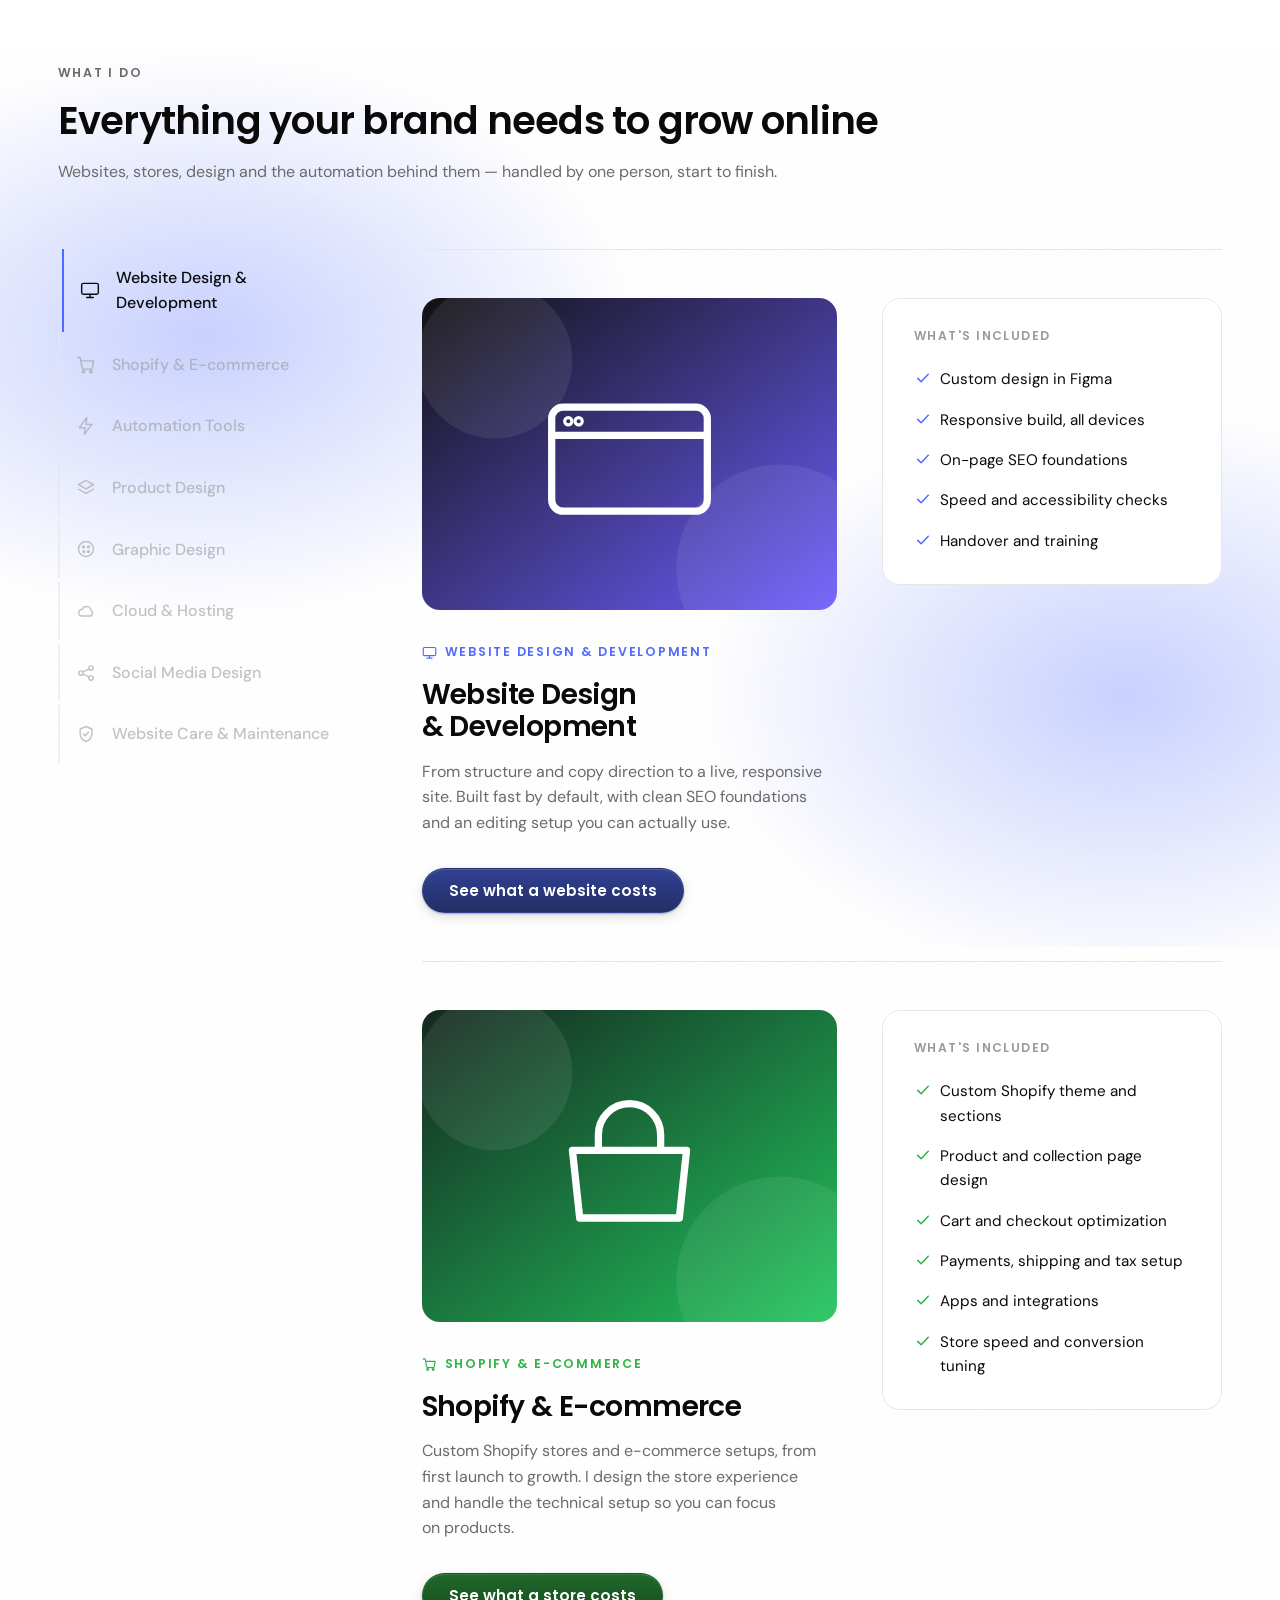
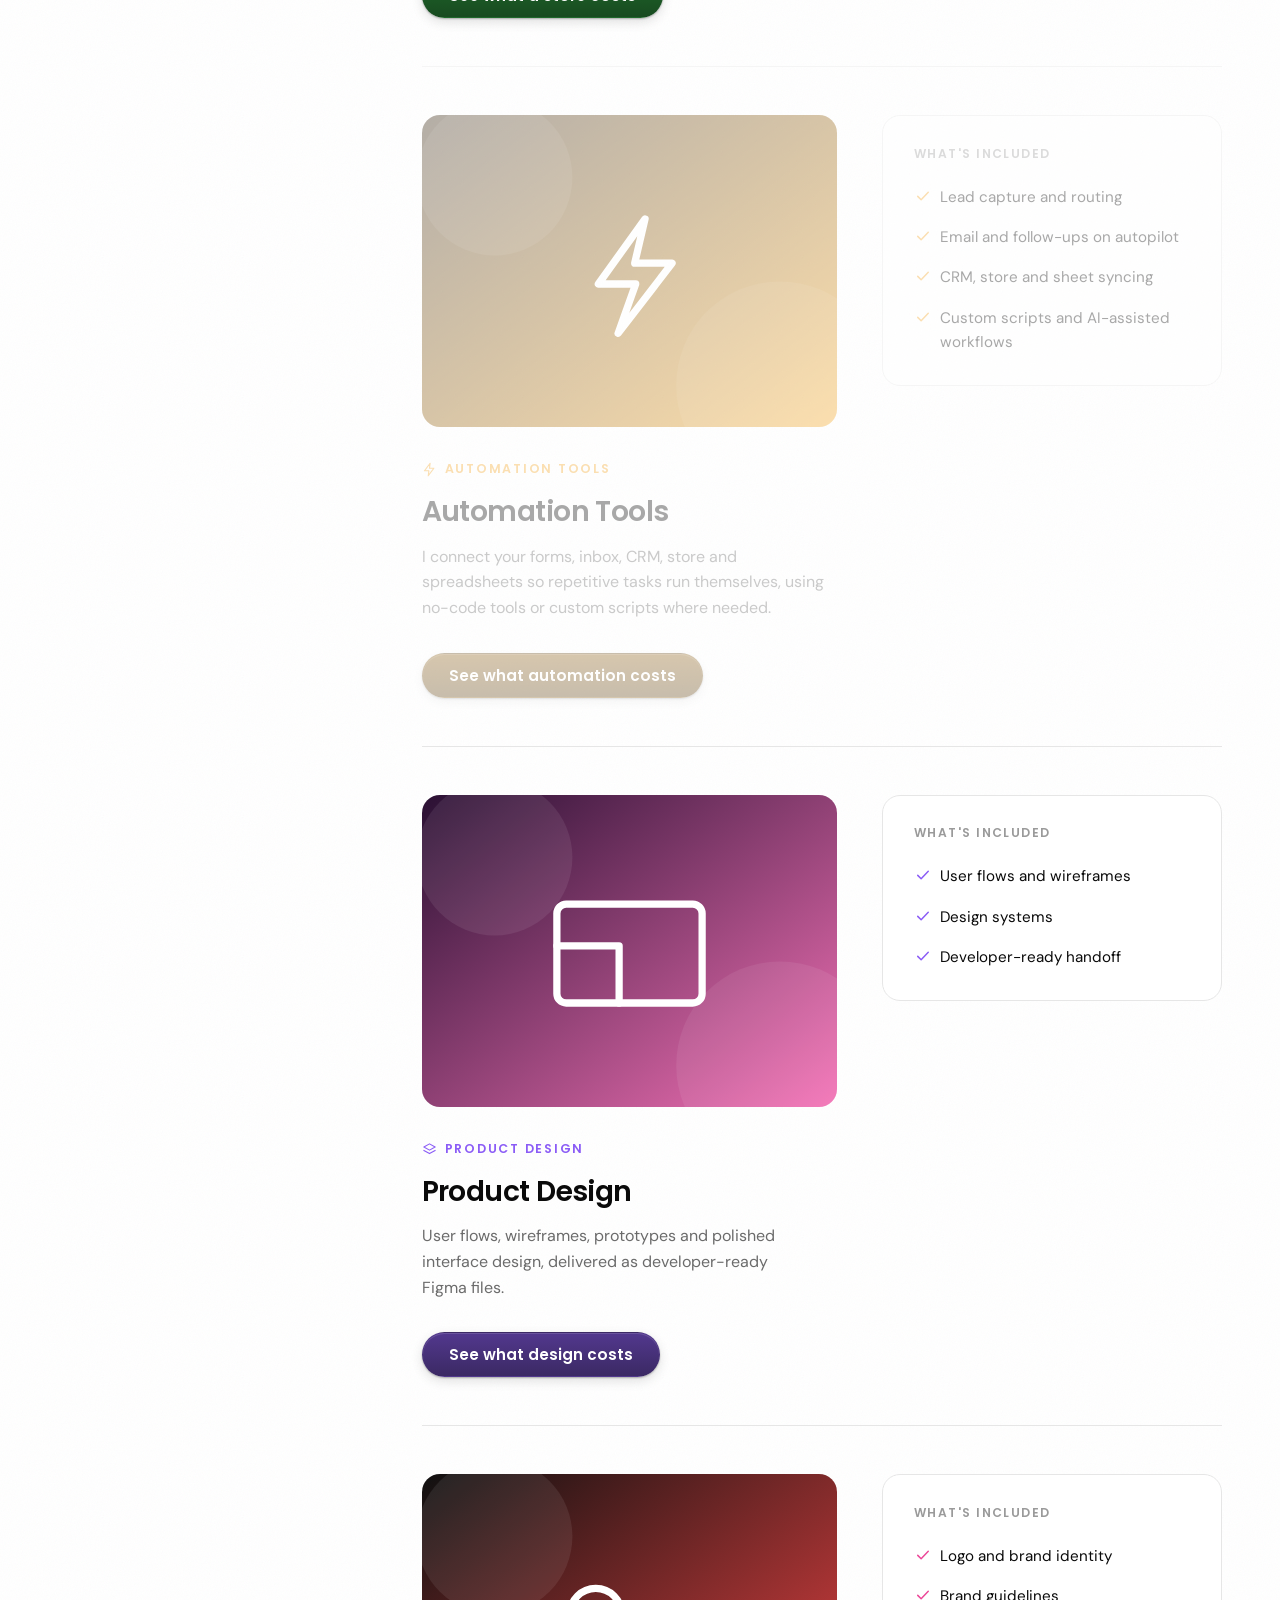
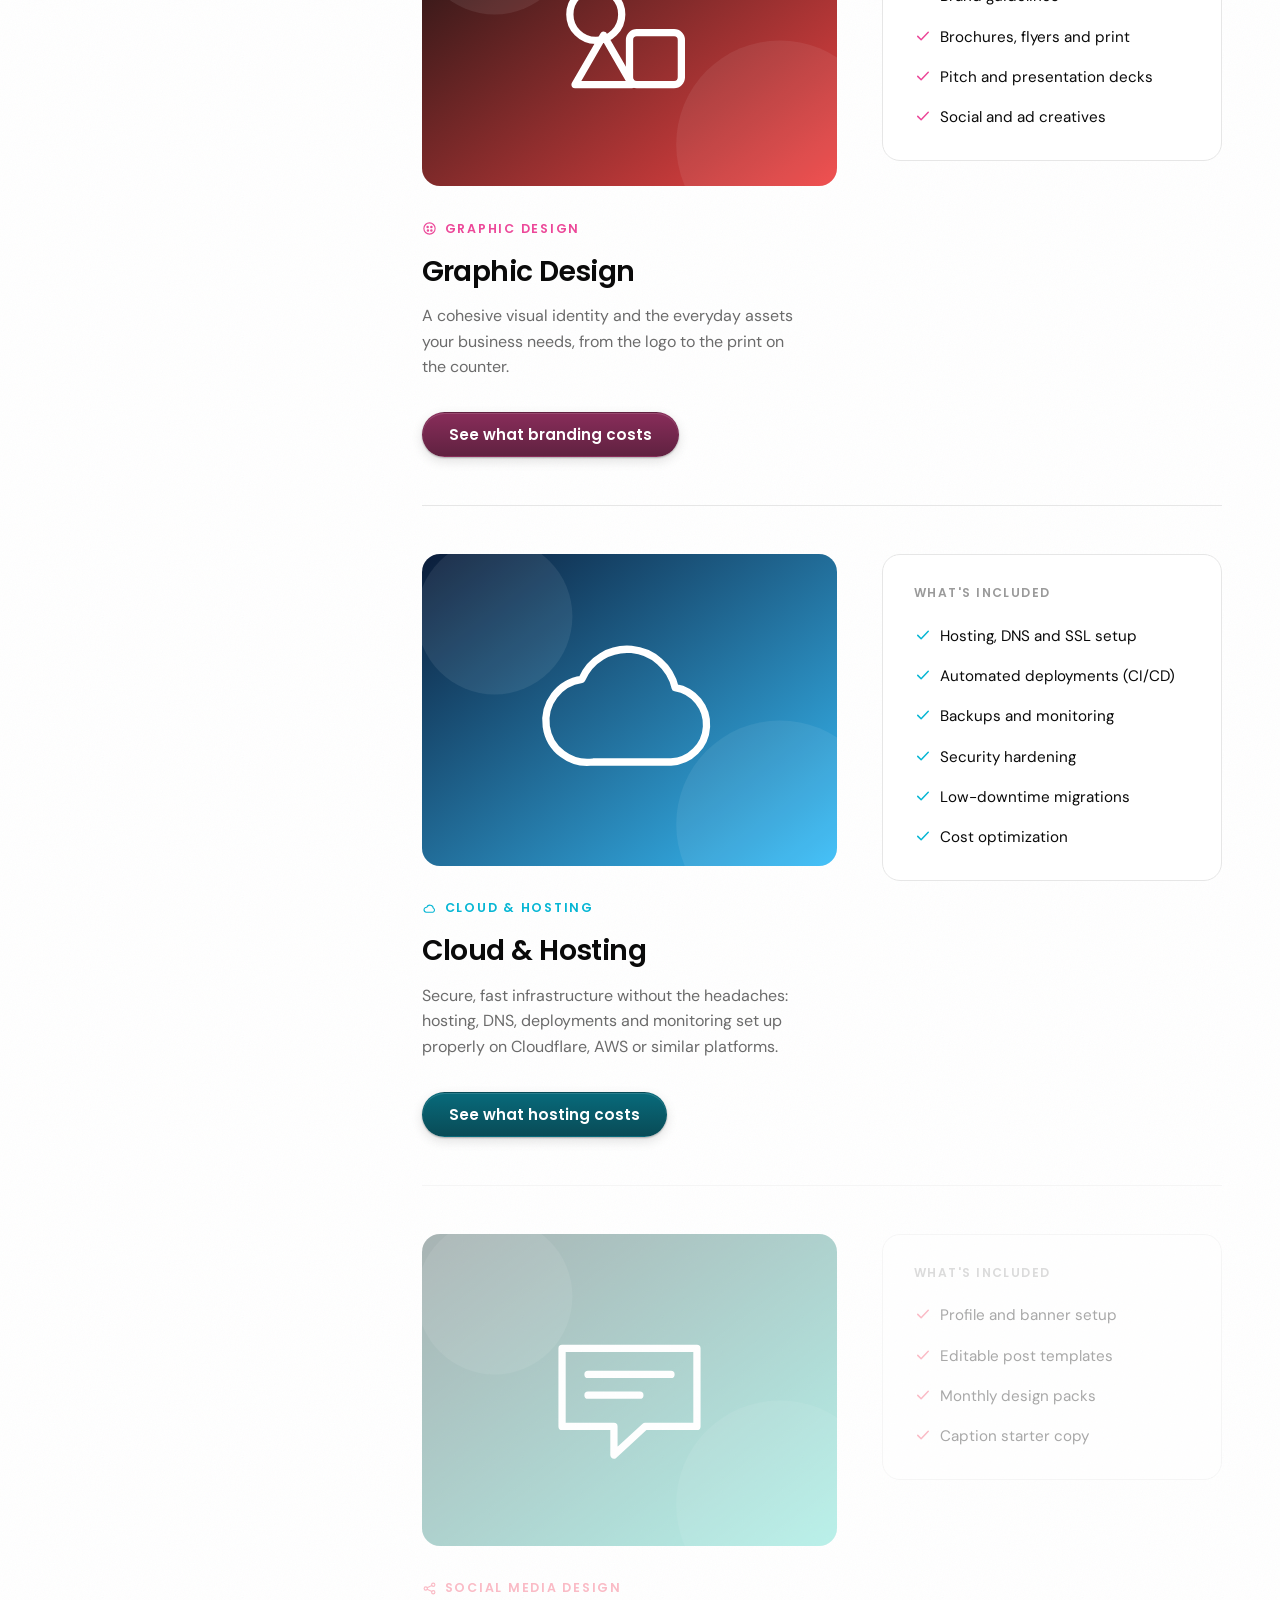
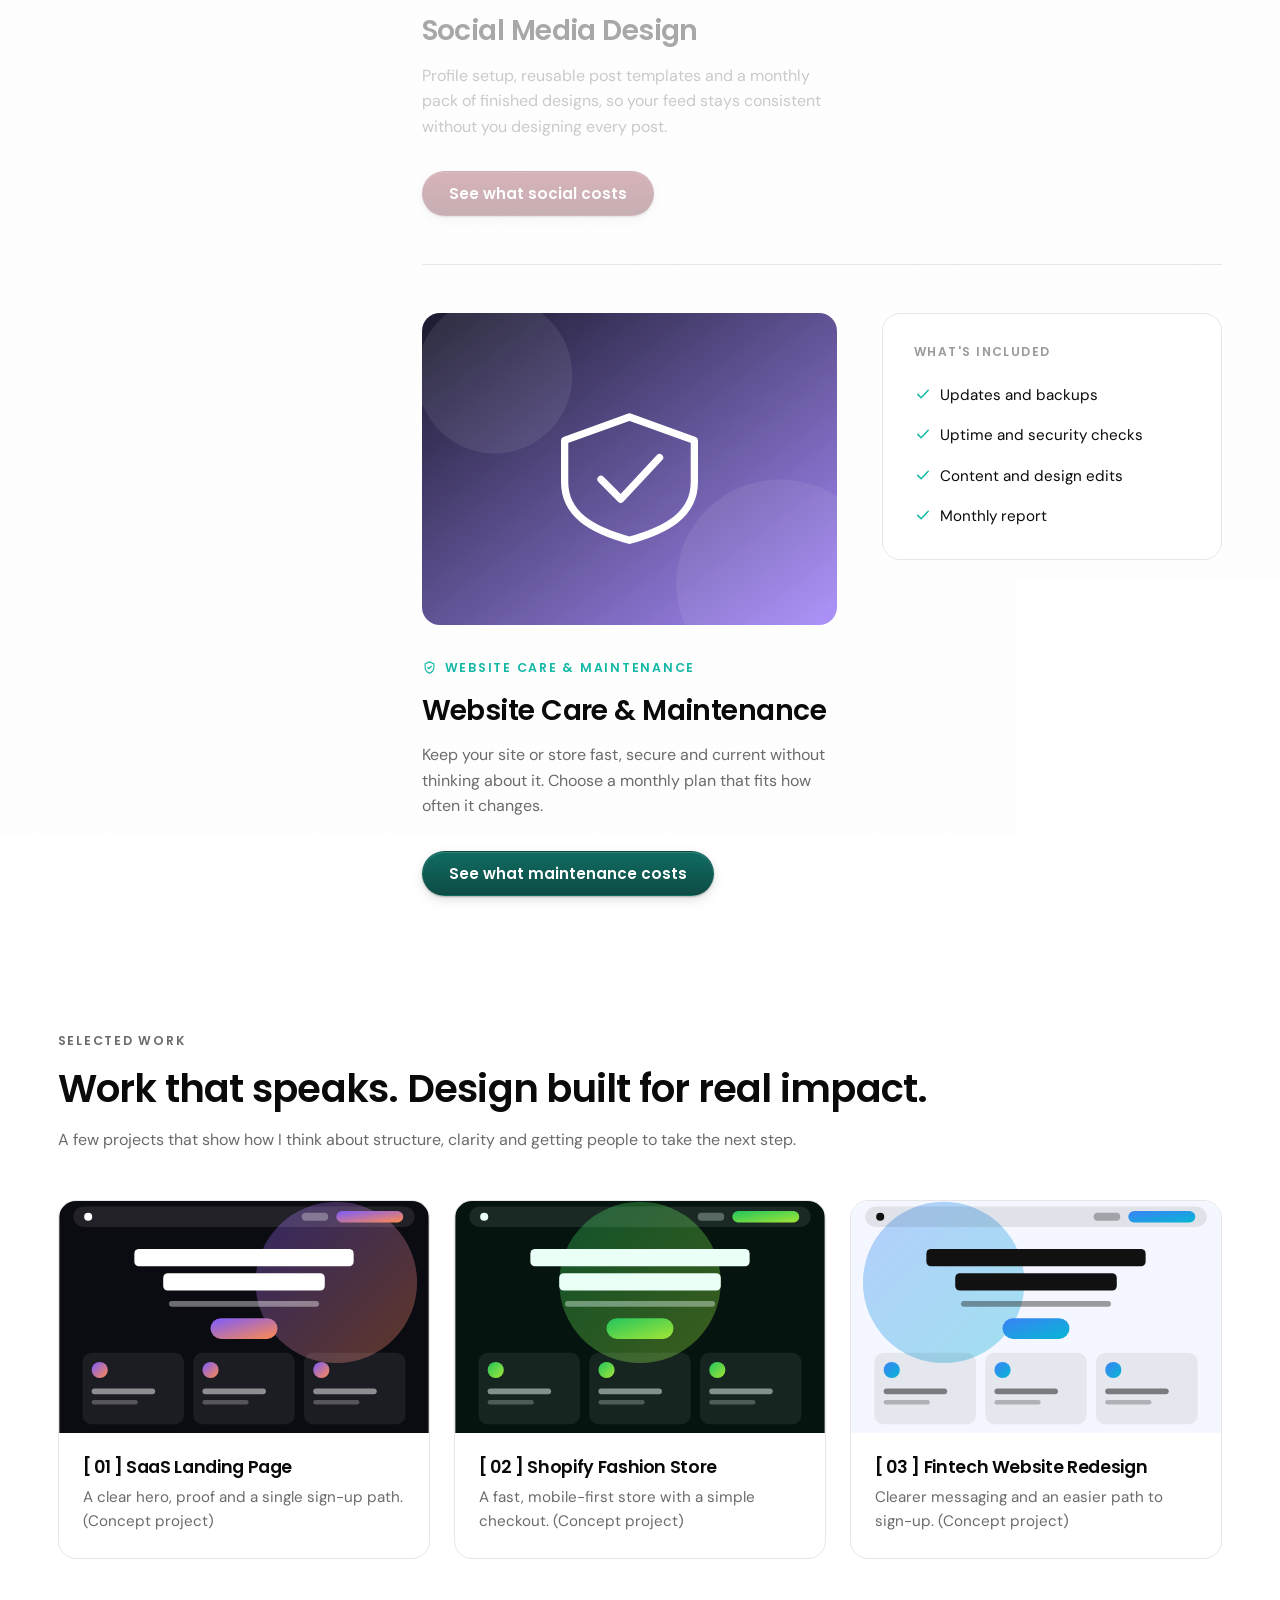
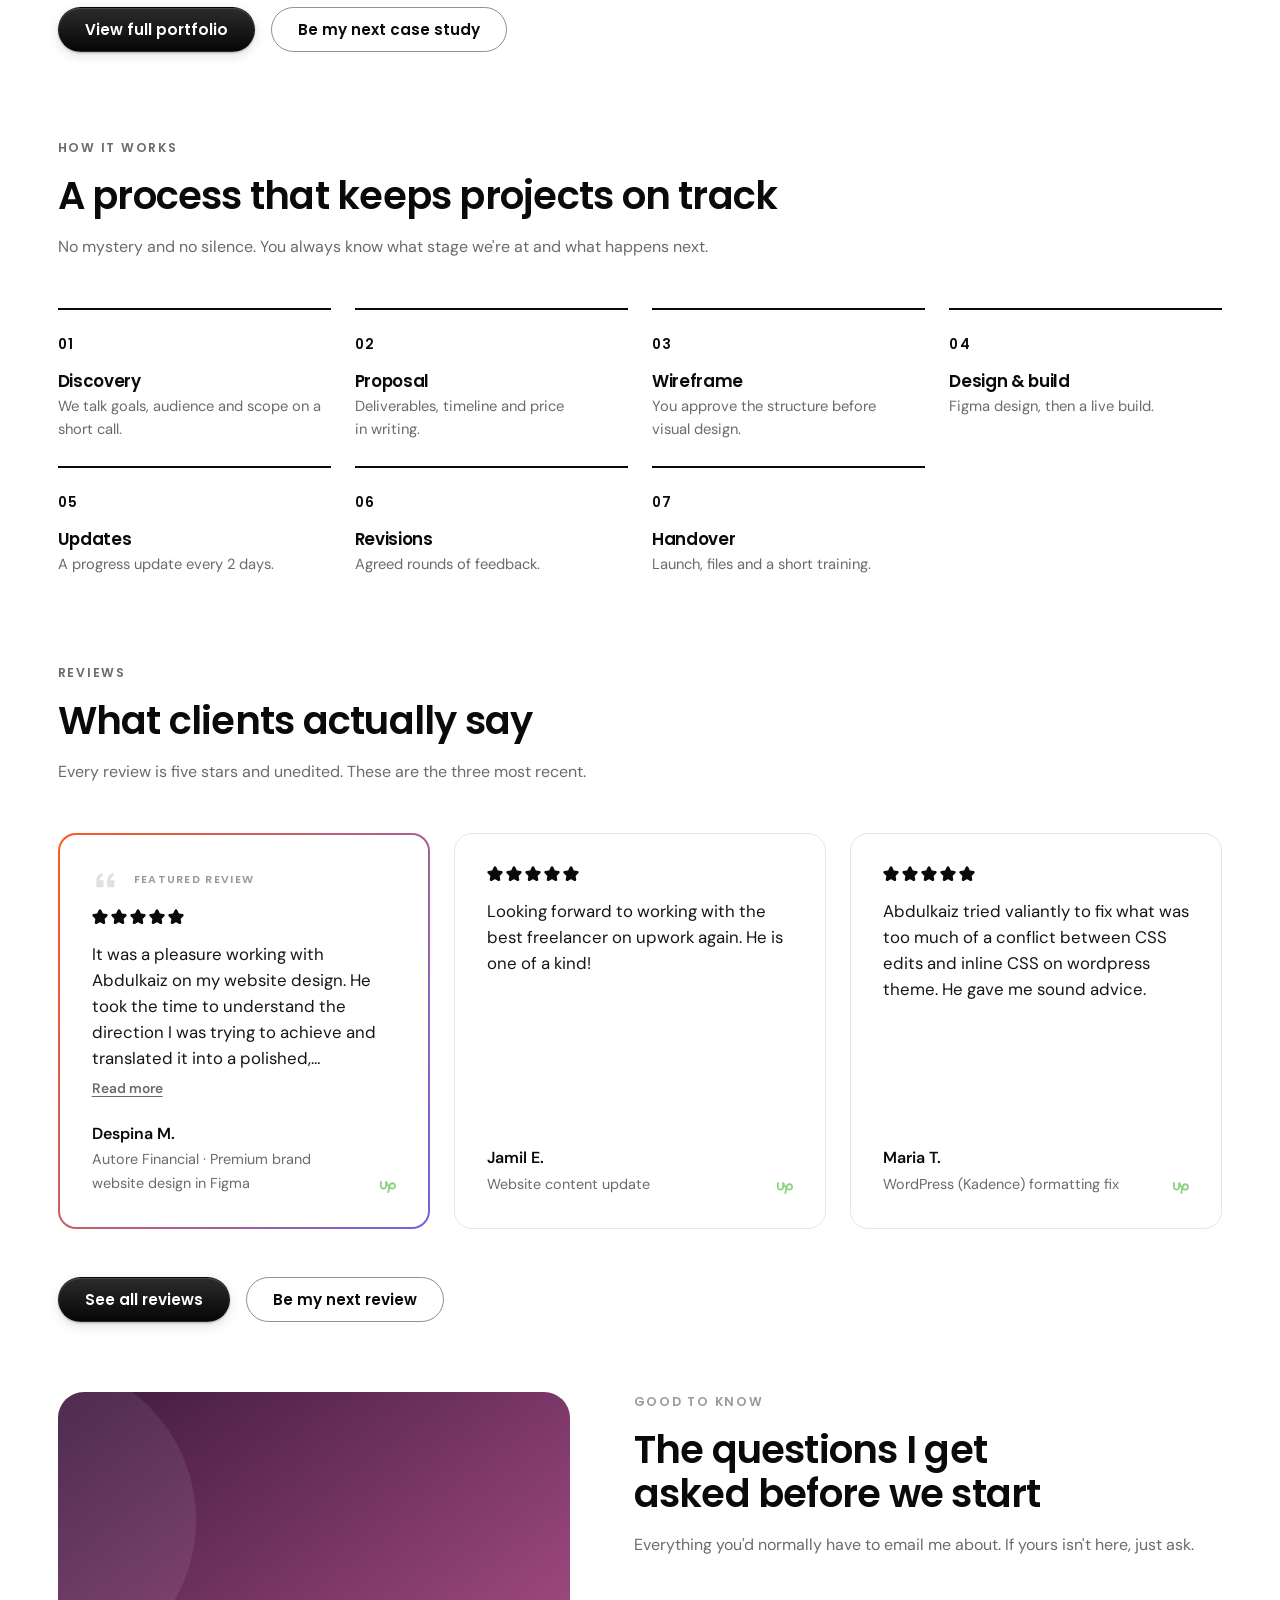
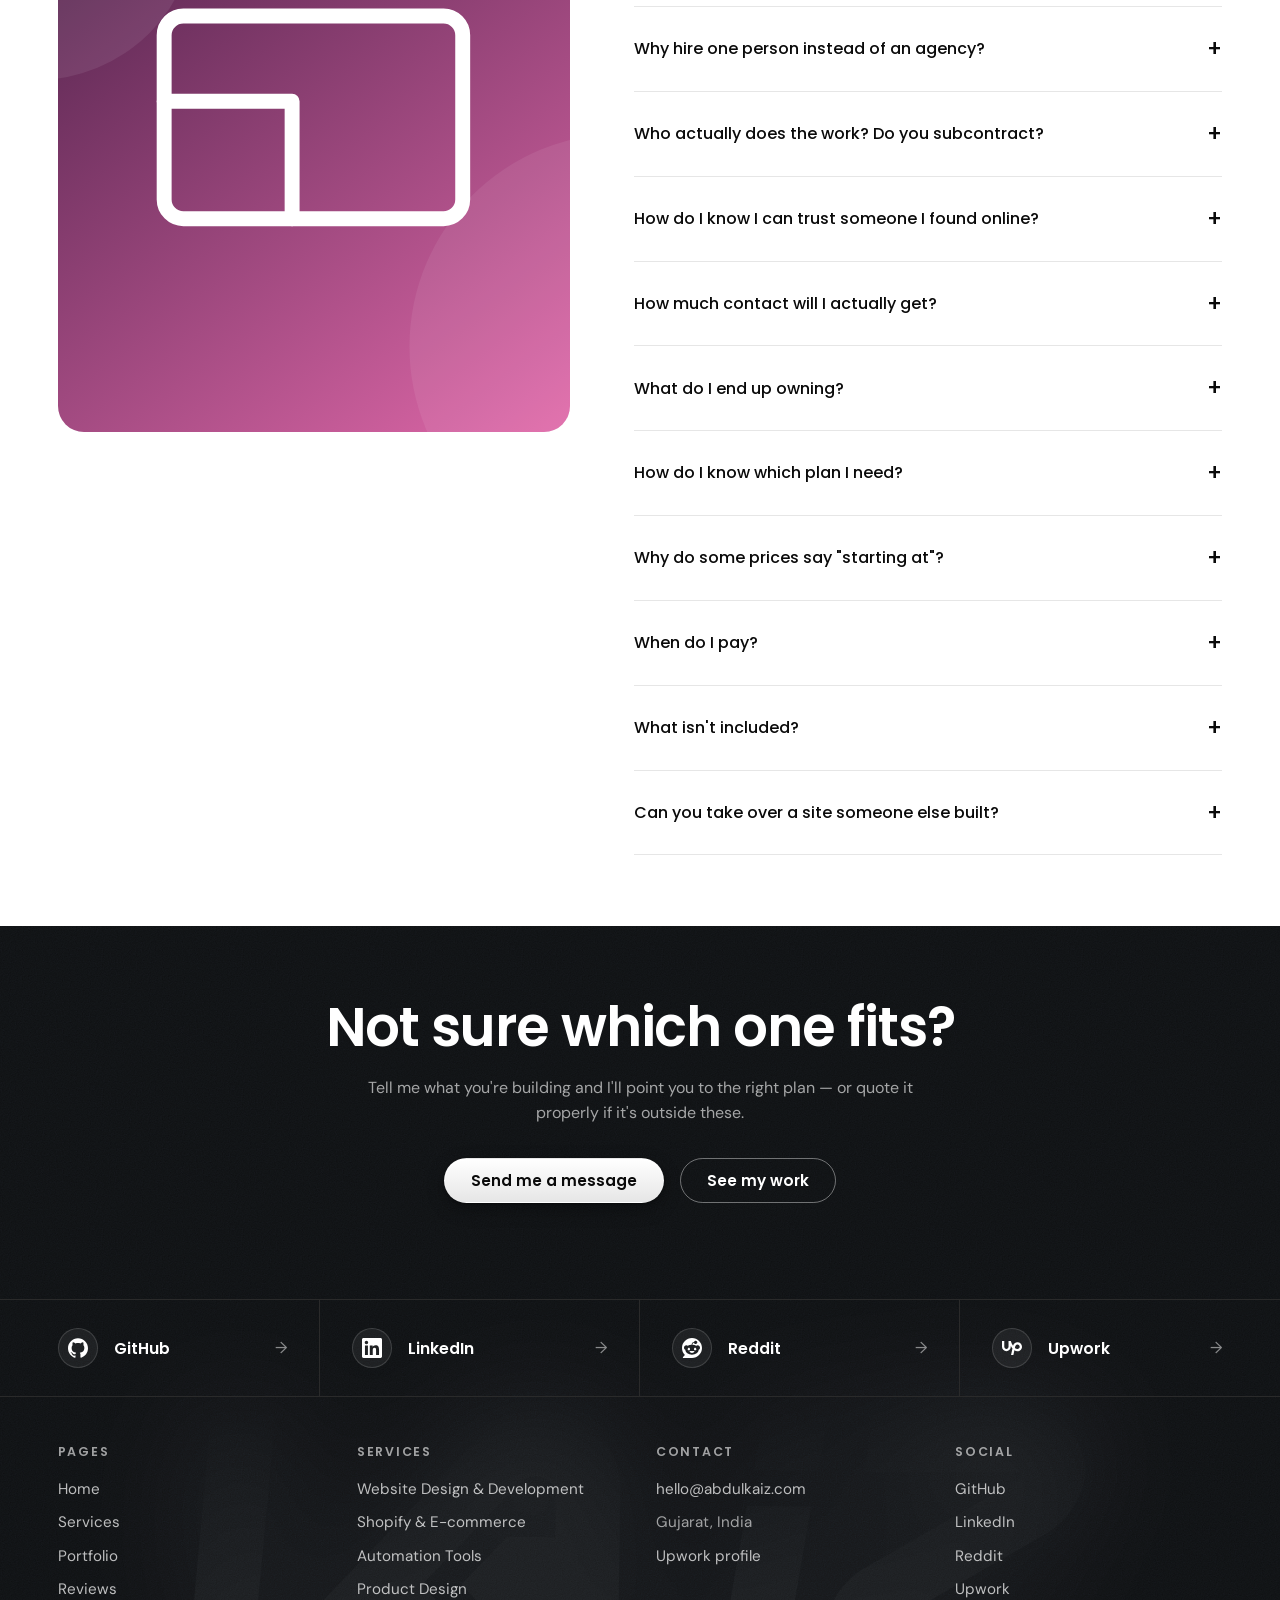
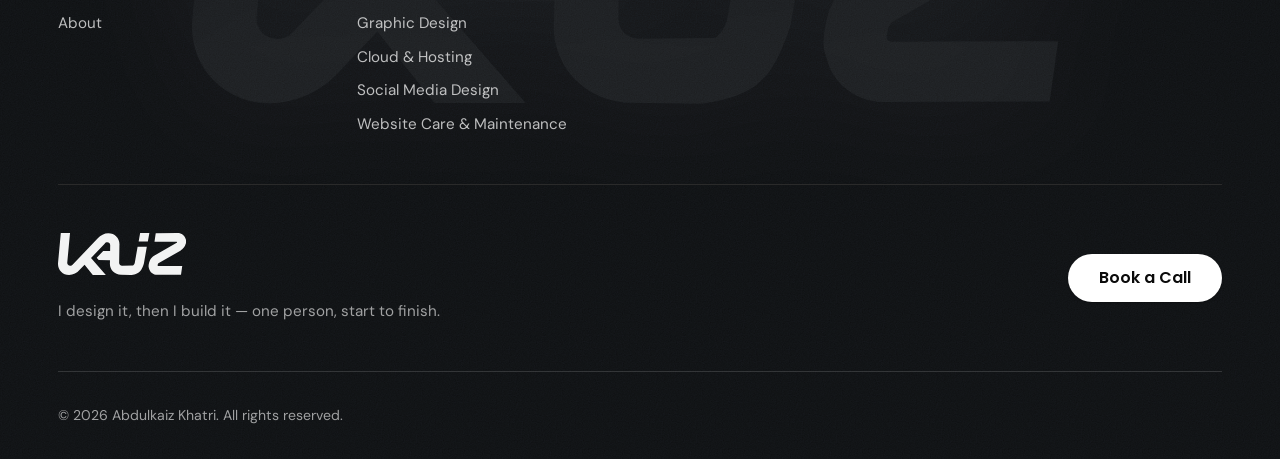
==== commit d9078873: "Tweaked Services and UIs" ====
--- a/index.html
+++ b/index.html
@@ -223,11 +223,11 @@
           <p class="eyebrow" data-t="reviews_eyebrow">Reviews</p>
           <h2 class="left" data-t="reviews_title">What clients actually say</h2>
           <p data-t="reviews_lead">
-            Every review is five stars and unedited. These are the six most
+            Every review is five stars and unedited. These are the three most
             recent.
           </p>
         </div>
-        <div class="tgrid" id="reviewGrid" data-limit="6"></div>
+        <div class="tgrid tgrid-row" id="reviewGrid" data-limit="3"></div>
         <div class="section-cta cta-row">
           <a class="btn" href="testimonials.html">See all reviews</a>
           <button class="btn btn-ghost" data-contact>Be my next review</button>
--- a/style.css
+++ b/style.css
@@ -62,7 +62,7 @@
   screen this over the same black, so the two read as one continuous surface
   — with the grain on the footer alone, the footer looked like a lighter
   rectangle pasted below the band, with a hard edge where they met. */
---grain-blue: url("data:image/svg+xml,%3Csvg xmlns='http://www.w3.org/2000/svg' width='140' height='140'%3E%3Cfilter id='n'%3E%3CfeTurbulence type='fractalNoise' baseFrequency='0.85' numOctaves='3'/%3E%3CfeColorMatrix type='matrix' values='0 0 0 0 0.29 0 0 0 0 0.55 0 0 0 0 1 0.34 0.34 0.34 0 0'/%3E%3C/filter%3E%3Crect width='140' height='140' filter='url(%23n)'/%3E%3C/svg%3E");
+  --grain-blue: url("data:image/svg+xml,%3Csvg xmlns='http://www.w3.org/2000/svg' width='140' height='140'%3E%3Cfilter id='n'%3E%3CfeTurbulence type='fractalNoise' baseFrequency='0.85' numOctaves='3'/%3E%3CfeColorMatrix type='matrix' values='0 0 0 0 0.29 0 0 0 0 0.55 0 0 0 0 1 0.34 0.34 0.34 0 0'/%3E%3C/filter%3E%3Crect width='140' height='140' filter='url(%23n)'/%3E%3C/svg%3E");
 }
 
 /* 2. Base ------------------------------------------------------------------ */
@@ -83,10 +83,10 @@
 
 body {
   font-family:
-  'DM Sans',
-  system-ui,
-  -apple-system,
-  sans-serif;
+    'DM Sans',
+    system-ui,
+    -apple-system,
+    sans-serif;
   font-size: 16px;
   line-height: 1.6;
   background: var(--bg);
@@ -110,6 +110,154 @@
 ::selection {
   background: var(--accent);
   color: var(--on-accent);
+}
+
+/* 2b. Scrollbars ------------------------------------------------------------ */
+/* Inner scrollers — a dialog with more body than screen, a textarea — keep the
+native bar, wearing the site's own colours: a rounded pill, ink at rest, the
+highlight gradient under the pointer. Firefox gets the same idea through the
+standard properties, which Chromium also understands but which make it paint its
+own bar and throw these rules away, so they are kept behind a selector test. */
+*::-webkit-scrollbar {
+  width: 12px;
+  height: 12px;
+}
+
+*::-webkit-scrollbar-track {
+  background: transparent;
+}
+
+*::-webkit-scrollbar-thumb {
+  /* the transparent border is inset, so the pill floats in the gutter instead of
+  filling it edge to edge */
+  background-color: color-mix(in srgb, var(--ink) 26%, transparent);
+  background-clip: padding-box;
+  border: 3px solid transparent;
+  border-radius: var(--pill);
+}
+
+*::-webkit-scrollbar-thumb:hover {
+  background-color: var(--ink);
+}
+
+*::-webkit-scrollbar-corner {
+  background: transparent;
+}
+
+@supports not selector(::-webkit-scrollbar) {
+  * {
+    scrollbar-width: thin;
+    scrollbar-color: var(--faint) transparent;
+  }
+}
+
+/* The page's own bar is not that bar. Chromium paints ::-webkit-scrollbar parts
+from a static style — it runs no transition and no animation on them, so a
+themed native bar can never be more than a still image. Since this one should
+answer the scroll it is drawn instead, as .sb: a real element, which can fade,
+grow and carry a moving gradient like anything else on the page. Where the
+pointer is coarse the platform's transient bar is the better one and is left
+alone. */
+@media (pointer: fine) {
+  html {
+    scrollbar-width: none;
+  }
+
+  html::-webkit-scrollbar {
+    display: none;
+  }
+}
+
+.sb {
+  /* off the very edge, so the pill reads as part of the page rather than as
+  browser furniture */
+  --sb-inset: 4px;
+  position: fixed;
+  z-index: 90;
+  top: var(--sb-inset);
+  right: var(--sb-inset);
+  bottom: var(--sb-inset);
+  width: 14px;
+  opacity: 0;
+  /* only while it is out is it in the way of a click: an invisible strip down
+  the edge of every page would otherwise be eating them */
+  pointer-events: none;
+  transition: opacity 0.45s ease;
+}
+
+@media (pointer: coarse) {
+  .sb {
+    display: none;
+  }
+}
+
+/* Awake: while the page is moving, and for a beat after it stops so the bar is
+still there to be grabbed at the end of a scroll. The strip takes the pointer
+only for that beat, which is when a drag would start — 14px is a comfortable
+thing to catch, where the 6px pill is a comfortable thing to look at. */
+.sb.on {
+  opacity: 1;
+  pointer-events: auto;
+}
+
+.sb-thumb {
+  position: absolute;
+  top: 0;
+  left: 4px;
+  width: 6px;
+  height: 48px;
+  background-color: color-mix(in srgb, var(--ink) 22%, transparent);
+  border-radius: var(--pill);
+  /* it is moved on every frame of a scroll, so it gets a layer of its own —
+  the same reason .px has one */
+  will-change: transform;
+  transition:
+    left 0.3s ease,
+    width 0.3s ease,
+    background-color 0.4s ease;
+}
+
+.sb.on .sb-thumb {
+  left: 2px;
+  width: 10px;
+  /* the accent, which on this site is the one spot of colour: the same
+  orange-to-indigo the buttons and the hero highlight are built from */
+  background-image: linear-gradient(
+    170deg,
+    var(--hl-1),
+    var(--hl-2),
+    var(--hl-1)
+  );
+  background-size: 100% 300%;
+  animation: sb-flow 6s linear infinite;
+}
+
+/* Held or pointed at it goes quiet and solid: the colour is there to tell you
+where you are, and once your hand is on it you already know. */
+.sb.on:hover .sb-thumb,
+.sb.on .sb-thumb.drag {
+  background-image: none;
+  background-color: var(--ink);
+}
+
+/* The gradient's two ends are the same colour, so a run of it lands back where
+it started and the loop has no seam. */
+@keyframes sb-flow {
+  from {
+    background-position: 0 0;
+  }
+  to {
+    background-position: 0 300%;
+  }
+}
+
+/* Reduced motion is decided in script.js rather than here, because it is the
+same flag the rest of the page's motion hangs off; the bar keeps its colour and
+stays put instead. */
+.sb.reduced.on .sb-thumb {
+  background-image: none;
+  background-color: var(--ink);
+  animation: none;
 }
 
 /* 3. Typography ------------------------------------------------------------ */
@@ -268,37 +416,37 @@
   --btn-bottom: #060606;
   /* colour of the sheen that sweeps across on hover; the white-on-dark
   variant has no use for one and sets it to transparent */
---btn-sheen: rgba(255, 255, 255, 0.22);
-
-position: relative;
-/* keeps the sheen's negative z-index inside this button's stacking context */
-isolation: isolate;
-overflow: hidden;
-display: inline-flex;
-align-items: center;
-justify-content: center;
-gap: var(--sp-2);
-padding: 14px 26px;
-font-family: 'Poppins', sans-serif;
-font-size: 0.95rem;
-font-weight: 600;
-line-height: 1;
-border: 1.5px solid transparent;
-border-radius: var(--pill);
-background: linear-gradient(180deg, var(--btn-top), var(--btn-bottom));
-color: var(--on-accent);
-cursor: pointer;
-box-shadow:
-inset 0 1px 0 rgba(255, 255, 255, 0.14),
-0 1px 2px rgba(10, 10, 10, 0.28),
-0 4px 12px rgba(10, 10, 10, 0.12);
-transition:
---btn-top 0.22s ease,
-transform 0.18s cubic-bezier(0.2, 0.7, 0.2, 1),
-border-color 0.18s ease,
-color 0.18s ease,
-background-color 0.18s ease,
-box-shadow 0.22s ease;
+  --btn-sheen: rgba(255, 255, 255, 0.22);
+
+  position: relative;
+  /* keeps the sheen's negative z-index inside this button's stacking context */
+  isolation: isolate;
+  overflow: hidden;
+  display: inline-flex;
+  align-items: center;
+  justify-content: center;
+  gap: var(--sp-2);
+  padding: 14px 26px;
+  font-family: 'Poppins', sans-serif;
+  font-size: 0.95rem;
+  font-weight: 600;
+  line-height: 1;
+  border: 1.5px solid transparent;
+  border-radius: var(--pill);
+  background: linear-gradient(180deg, var(--btn-top), var(--btn-bottom));
+  color: var(--on-accent);
+  cursor: pointer;
+  box-shadow:
+    inset 0 1px 0 rgba(255, 255, 255, 0.14),
+    0 1px 2px rgba(10, 10, 10, 0.28),
+    0 4px 12px rgba(10, 10, 10, 0.12);
+  transition:
+    --btn-top 0.22s ease,
+    transform 0.18s cubic-bezier(0.2, 0.7, 0.2, 1),
+    border-color 0.18s ease,
+    color 0.18s ease,
+    background-color 0.18s ease,
+    box-shadow 0.22s ease;
 }
 
 /* the sheen: a soft diagonal band parked past the left edge, swept across on
@@ -310,10 +458,10 @@
   z-index: -1;
   pointer-events: none;
   background: linear-gradient(
-  100deg,
-  transparent 32%,
-  var(--btn-sheen) 50%,
-  transparent 68%
+    100deg,
+    transparent 32%,
+    var(--btn-sheen) 50%,
+    transparent 68%
   );
   transform: translateX(-100%);
   transition: transform 0.55s cubic-bezier(0.2, 0.7, 0.2, 1);
@@ -324,9 +472,9 @@
   --btn-top: #3f3f3f;
   transform: translateY(-2px);
   box-shadow:
-  inset 0 1px 0 rgba(255, 255, 255, 0.2),
-  0 2px 5px rgba(10, 10, 10, 0.3),
-  0 12px 26px rgba(10, 10, 10, 0.26);
+    inset 0 1px 0 rgba(255, 255, 255, 0.2),
+    0 2px 5px rgba(10, 10, 10, 0.3),
+    0 12px 26px rgba(10, 10, 10, 0.26);
 }
 
 .btn:hover::before {
@@ -376,8 +524,8 @@
   background: #fff;
   color: var(--ink);
   box-shadow:
-  inset 0 1px 0 #fff,
-  0 1px 2px rgba(0, 0, 0, 0.3);
+    inset 0 1px 0 #fff,
+    0 1px 2px rgba(0, 0, 0, 0.3);
 }
 
 .btn-on-dark:hover,
@@ -420,17 +568,17 @@
   --btn-sheen: transparent;
   color: var(--ink);
   box-shadow:
-  inset 0 1px 0 #fff,
-  0 1px 2px rgba(0, 0, 0, 0.35),
-  0 6px 18px rgba(0, 0, 0, 0.3);
+    inset 0 1px 0 #fff,
+    0 1px 2px rgba(0, 0, 0, 0.35),
+    0 6px 18px rgba(0, 0, 0, 0.3);
 }
 
 .cta .btn:not(.btn-outline):hover {
   --btn-top: #f4f4f4;
   box-shadow:
-  inset 0 1px 0 #fff,
-  0 3px 6px rgba(0, 0, 0, 0.35),
-  0 14px 30px rgba(0, 0, 0, 0.4);
+    inset 0 1px 0 #fff,
+    0 3px 6px rgba(0, 0, 0, 0.35),
+    0 14px 30px rgba(0, 0, 0, 0.4);
 }
 
 .cta .btn:not(.btn-outline):active {
@@ -477,21 +625,21 @@
 .nav {
   /* side padding is applied only when the nav has a visible surface,
   so a transparent header lines up with the page container */
---nav-px: 0px;
---nav-py: 11px;
-display: flex;
-align-items: center;
-justify-content: space-between;
-gap: var(--sp-4);
-padding: var(--nav-py) var(--nav-px);
-border: 1px solid transparent;
-border-radius: var(--pill);
-background: transparent;
-transition:
-padding 0.3s ease,
-background 0.3s ease,
-border-color 0.3s ease,
-box-shadow 0.3s ease;
+  --nav-px: 0px;
+  --nav-py: 11px;
+  display: flex;
+  align-items: center;
+  justify-content: space-between;
+  gap: var(--sp-4);
+  padding: var(--nav-py) var(--nav-px);
+  border: 1px solid transparent;
+  border-radius: var(--pill);
+  background: transparent;
+  transition:
+    padding 0.3s ease,
+    background 0.3s ease,
+    border-color 0.3s ease,
+    box-shadow 0.3s ease;
 }
 
 /* roomier header on desktop */
@@ -938,18 +1086,18 @@
   padding: var(--sp-5) 0;
   overflow: hidden;
   mask-image: linear-gradient(
-  90deg,
-  transparent,
-  #000 6%,
-  #000 94%,
-  transparent
+    90deg,
+    transparent,
+    #000 6%,
+    #000 94%,
+    transparent
   );
   -webkit-mask-image: linear-gradient(
-  90deg,
-  transparent,
-  #000 6%,
-  #000 94%,
-  transparent
+    90deg,
+    transparent,
+    #000 6%,
+    #000 94%,
+    transparent
   );
 }
 
@@ -1034,8 +1182,8 @@
   border: 1px solid var(--line);
   border-radius: var(--radius);
   transition:
-  transform 0.25s ease,
-  box-shadow 0.25s ease;
+    transform 0.25s ease,
+    box-shadow 0.25s ease;
 }
 
 .pcard:hover {
@@ -1120,15 +1268,7 @@
 /* 13. Reviews -------------------------------------------------------------- */
 /* one card, used by both walls of reviews: the short one on the home page and
 the full one on the reviews page */
-.tcard blockquote {
-  font-size: 1.2rem;
-  line-height: 1.55;
-  color: var(--ink-2);
-}
-
 .tcard cite {
-  display: block;
-  margin-top: var(--sp-4);
   font-style: normal;
   font-weight: 600;
 }
@@ -1139,6 +1279,37 @@
   color: var(--muted);
   font-size: 0.9rem;
   font-weight: 400;
+}
+
+/* the client's name and the platform the review came from share one baseline.
+the auto margin parks them on the card's bottom edge, which is what puts the
+platform mark in the corner rather than wherever the text happens to end. */
+.tcard-foot {
+  display: flex;
+  align-items: flex-end;
+  justify-content: space-between;
+  gap: var(--sp-3);
+  margin-top: auto;
+  padding-top: var(--sp-4);
+}
+
+/* where a review was left: the platform's own mark, kept quiet until you
+look at the card so it reads as provenance rather than decoration */
+.tsrc {
+  flex: none;
+}
+
+.tsrc img {
+  display: block;
+  width: 16px;
+  height: 16px;
+  opacity: 0.5;
+  transition: opacity 0.25s ease;
+}
+
+.tcard:hover .tsrc img,
+.tcard:focus-within .tsrc img {
+  opacity: 0.9;
 }
 
 .stars {
@@ -1162,6 +1333,8 @@
 }
 
 .tcard {
+  display: flex;
+  flex-direction: column;
   padding: var(--sp-5);
   background: var(--card);
   border: 1px solid var(--line);
@@ -1170,6 +1343,38 @@
 
 .tcard blockquote {
   font-size: 1.05rem;
+  line-height: 1.55;
+  color: var(--ink-2);
+}
+
+/* A long review is clamped to a handful of lines, so one client's four
+paragraphs can't tower over everything beside it. The button opens the rest in
+place; the renderer drops both the clamp and the button on any card whose text
+turned out to fit, so only genuinely long reviews get the control. */
+.tcard blockquote.clamp {
+  display: -webkit-box;
+  -webkit-box-orient: vertical;
+  -webkit-line-clamp: 9;
+  overflow: hidden;
+}
+
+.tcard-more {
+  align-self: flex-start;
+  margin-top: var(--sp-2);
+  padding: 0;
+  border: 0;
+  background: none;
+  font-family: inherit;
+  font-size: 0.86rem;
+  font-weight: 600;
+  color: var(--muted);
+  text-decoration: underline;
+  text-underline-offset: 3px;
+  cursor: pointer;
+}
+
+.tcard-more:hover {
+  color: var(--ink);
 }
 
 /* reviews page: variable-height masonry so cards sit close together */
@@ -1179,23 +1384,45 @@
 }
 
 .tgrid .tcard {
-  display: block;
   break-inside: avoid;
   margin-bottom: var(--sp-4);
+}
+
+/* The home page shows three reviews as a single row. Multicol balances columns
+by height instead, which packed two cards into one column and left the third
+empty, so that row is a real grid: three even cards, footers level. */
+.tgrid-row {
+  display: grid;
+  grid-template-columns: repeat(3, minmax(0, 1fr));
+  gap: var(--sp-4);
+}
+
+.tgrid.tgrid-row .tcard {
+  margin-bottom: 0;
+}
+
+/* The home page row is a teaser, not the reviews page: a shorter clamp keeps
+the three cards within reach of each other's height, so the row stays compact
+instead of one long review setting a 500px floor for its neighbours. Only
+applies above the phone breakpoint, where the row is side by side. */
+@media (min-width: 701px) {
+  .tgrid-row .tcard blockquote.clamp {
+    -webkit-line-clamp: 5;
+  }
 }
 
 @keyframes hlGlow {
   0%,
   100% {
     background-position:
-    0 0,
-    0% 50%;
+      0 0,
+      0% 50%;
     box-shadow: 0 10px 30px rgba(255, 90, 31, 0.16);
   }
   50% {
     background-position:
-    0 0,
-    100% 50%;
+      0 0,
+      100% 50%;
     box-shadow: 0 18px 50px rgba(99, 102, 241, 0.2);
   }
 }
@@ -1228,69 +1455,44 @@
   .tgrid {
     columns: 2;
   }
-}
-
-/* Phones keep two columns rather than collapsing to one. The cards tighten up
-instead of the layout, so the reviews still read as a wall you can scan. */
+
+  .tgrid-row {
+    grid-template-columns: repeat(2, minmax(0, 1fr));
+  }
+}
+
+/* Phones get one full-width column. At two, a review is a ribbon three or four
+words wide, which is the hardest thing on the page to read — the wall is worth
+less there than the sentences in it. */
 @media (max-width: 700px) {
   .tgrid {
-    columns: 2;
-    column-gap: var(--sp-3);
+    columns: 1;
+  }
+
+  .tgrid-row {
+    grid-template-columns: 1fr;
   }
 
   .tgrid .tcard {
-    padding: var(--sp-3);
+    padding: var(--sp-4);
     margin-bottom: var(--sp-3);
     border-radius: var(--radius-sm);
   }
 
-  .tgrid .tcard blockquote {
-    font-size: 0.92rem;
-    line-height: 1.5;
-  }
-
-  .tgrid .tcard cite {
-    margin-top: var(--sp-3);
-  }
-
-  .tgrid .tcard cite span {
-    font-size: 0.8rem;
-  }
-
-  .tgrid .tcard-top {
-    gap: var(--sp-2);
-    margin-bottom: var(--sp-2);
-  }
-
-  .tgrid .icon-quote {
-    width: 18px;
-    height: 18px;
+  /* tighten the gap above the name; margin-top stays auto so the foot keeps
+  sitting on the card's bottom edge */
+  .tgrid .tcard-foot {
+    padding-top: var(--sp-3);
+  }
+
+  /* fewer lines before the fold, since a phone line holds less */
+  .tgrid .tcard blockquote.clamp {
+    -webkit-line-clamp: 7;
   }
 
   .tgrid .tcard-flag {
-    font-size: 0.58rem;
-    letter-spacing: 0.08em;
-  }
-
-  .tgrid .stars {
-    gap: 2px;
-    margin-bottom: var(--sp-2);
-  }
-
-  .tgrid .icon-star {
-    width: 14px;
-    height: 14px;
-  }
-}
-
-/* narrow phones: squeeze the gutters rather than the columns */
-@media (max-width: 400px) {
-  .tgrid {
-    column-gap: var(--sp-2);
-  }
-
-  .tgrid .tcard {
-    padding: 12px;
+    font-size: 0.62rem;
+    letter-spacing: 0.1em;
   }
 }
 
@@ -1305,25 +1507,26 @@
 }
 
 /* 14. Pricing -------------------------------------------------------------- */
-/* grouped, per-service pricing so every price is scannable */
-
+/* per-service pricing, grouped so every price is scannable. A group is a
+heading over a grid of plan cards, used where one service holds plans that are
+different jobs rather than alternatives to each other. */
 .price-group + .price-group {
-  margin-top: var(--sp-7);
+  margin-top: var(--sp-6);
 }
 
 .price-group-head {
-  margin-bottom: var(--sp-5);
-}
-
+  margin-bottom: var(--sp-4);
+}
+
+/* the heading is a label, not a second title — the service name is already the
+sheet's own h2, so this reads like the "what's included" label in the panel */
 .price-group-head h3 {
-  font-size: 1.35rem;
-  margin-bottom: var(--sp-2);
-}
-
-.price-group-head p {
-  max-width: var(--measure);
-  color: var(--muted);
-  font-size: 0.96rem;
+  font-family: 'Poppins', sans-serif;
+  font-size: 0.76rem;
+  font-weight: 600;
+  letter-spacing: 0.12em;
+  text-transform: uppercase;
+  color: var(--faint);
 }
 
 .pgrid {
@@ -1342,8 +1545,8 @@
   border: 1.5px solid var(--line);
   border-radius: var(--radius);
   transition:
-  border-color 0.2s ease,
-  box-shadow 0.2s ease;
+    border-color 0.2s ease,
+    box-shadow 0.2s ease;
 }
 
 .plan:hover {
@@ -1443,11 +1646,11 @@
   position: relative;
   border: 2px solid transparent;
   background:
-  linear-gradient(var(--card), var(--card)) padding-box,
-  linear-gradient(120deg, var(--hl-1), var(--hl-2), var(--hl-1)) border-box;
+    linear-gradient(var(--card), var(--card)) padding-box,
+    linear-gradient(120deg, var(--hl-1), var(--hl-2), var(--hl-1)) border-box;
   background-size:
-  100% 100%,
-  220% 220%;
+    100% 100%,
+    220% 220%;
   animation: hlGlow 7s ease-in-out infinite;
 }
 
@@ -1847,16 +2050,16 @@
   /* a hard ceiling on how much white the mark can add. Measured on the rendered
   footer, its brightest point reaches luminance ~44 on the grained black,
   which still leaves the muted greys above 4.5:1 */
-opacity: 0.1;
+  opacity: 0.1;
 }
 
 .footer .foot-mark > * {
   position: absolute;
   /* upper-middle, so the mass sits behind the social grid and the top of the
   link columns rather than dead centre in the footer */
-top: 34%;
-left: 50%;
-/* The box is deliberately far larger than the mark, and the svg is centred
+  top: 34%;
+  left: 50%;
+  /* The box is deliberately far larger than the mark, and the svg is centred
 inside it at 70%.
 
 A mask clips to its own box, but blur() spills well past the glyphs — so a
@@ -1866,11 +2069,11 @@
 
 Every mask stop below is a percentage of THIS box, so the crossover stays
 locked to the glyphs at any width. */
-width: min(100%, 1400px);
-aspect-ratio: 1 / 1;
-display: grid;
-place-items: center;
-transform: translate(-50%, -50%);
+  width: min(100%, 1400px);
+  aspect-ratio: 1 / 1;
+  display: grid;
+  place-items: center;
+  transform: translate(-50%, -50%);
 }
 
 .footer .foot-mark svg {
@@ -1895,27 +2098,27 @@
   barely touch them, leaving the letters legible — the one thing a watermark
   must not be. 5vw keeps the blur at roughly a quarter of the mark's height
   from phone to desktop, so it dissolves the same amount at every width. */
-filter: blur(clamp(14px, 5vw, 72px));
-mask-image: linear-gradient(
-to bottom,
-#000 0%,
-#000 38%,
-rgba(0, 0, 0, 0.9) 44%,
-rgba(0, 0, 0, 0.75) 49%,
-rgba(0, 0, 0, 0.6) 54%,
-rgba(0, 0, 0, 0.5) 57%,
-rgba(0, 0, 0, 0.5) 100%
-);
--webkit-mask-image: linear-gradient(
-to bottom,
-#000 0%,
-#000 38%,
-rgba(0, 0, 0, 0.9) 44%,
-rgba(0, 0, 0, 0.75) 49%,
-rgba(0, 0, 0, 0.6) 54%,
-rgba(0, 0, 0, 0.5) 57%,
-rgba(0, 0, 0, 0.5) 100%
-);
+  filter: blur(clamp(14px, 5vw, 72px));
+  mask-image: linear-gradient(
+    to bottom,
+    #000 0%,
+    #000 38%,
+    rgba(0, 0, 0, 0.9) 44%,
+    rgba(0, 0, 0, 0.75) 49%,
+    rgba(0, 0, 0, 0.6) 54%,
+    rgba(0, 0, 0, 0.5) 57%,
+    rgba(0, 0, 0, 0.5) 100%
+  );
+  -webkit-mask-image: linear-gradient(
+    to bottom,
+    #000 0%,
+    #000 38%,
+    rgba(0, 0, 0, 0.9) 44%,
+    rgba(0, 0, 0, 0.75) 49%,
+    rgba(0, 0, 0, 0.6) 54%,
+    rgba(0, 0, 0, 0.5) 57%,
+    rgba(0, 0, 0, 0.5) 100%
+  );
 }
 
 .footer .foot-mark__sharp {
@@ -1924,26 +2127,26 @@
   the sharp copy is what draws the letterforms' edges, and at full strength
   those edges are what turn the mark into hard rectangles. Half strength
   gives the shape a bit of definition without ever drawing a crisp line. */
-mask-image: linear-gradient(
-to bottom,
-transparent 0%,
-transparent 38%,
-rgba(0, 0, 0, 0.1) 44%,
-rgba(0, 0, 0, 0.25) 49%,
-rgba(0, 0, 0, 0.4) 54%,
-rgba(0, 0, 0, 0.5) 57%,
-rgba(0, 0, 0, 0.5) 100%
-);
--webkit-mask-image: linear-gradient(
-to bottom,
-transparent 0%,
-transparent 38%,
-rgba(0, 0, 0, 0.1) 44%,
-rgba(0, 0, 0, 0.25) 49%,
-rgba(0, 0, 0, 0.4) 54%,
-rgba(0, 0, 0, 0.5) 57%,
-rgba(0, 0, 0, 0.5) 100%
-);
+  mask-image: linear-gradient(
+    to bottom,
+    transparent 0%,
+    transparent 38%,
+    rgba(0, 0, 0, 0.1) 44%,
+    rgba(0, 0, 0, 0.25) 49%,
+    rgba(0, 0, 0, 0.4) 54%,
+    rgba(0, 0, 0, 0.5) 57%,
+    rgba(0, 0, 0, 0.5) 100%
+  );
+  -webkit-mask-image: linear-gradient(
+    to bottom,
+    transparent 0%,
+    transparent 38%,
+    rgba(0, 0, 0, 0.1) 44%,
+    rgba(0, 0, 0, 0.25) 49%,
+    rgba(0, 0, 0, 0.4) 54%,
+    rgba(0, 0, 0, 0.5) 57%,
+    rgba(0, 0, 0, 0.5) 100%
+  );
 }
 
 /* --- blue grain ---
@@ -2032,8 +2235,8 @@
   margin-inline-start: auto;
   color: rgba(255, 255, 255, 0.5);
   transition:
-  transform 0.25s ease,
-  color 0.25s ease;
+    transform 0.25s ease,
+    color 0.25s ease;
 }
 
 .footer .social-row .social-cell:hover {
@@ -2093,13 +2296,13 @@
   color: rgba(255, 255, 255, 0.72);
   /* the underline is always painted, just transparent, so hover fades it in
   without the row reflowing under the pointer */
-text-decoration: underline;
-text-decoration-color: transparent;
-text-decoration-thickness: 1px;
-text-underline-offset: 3px;
-transition:
-color 0.18s ease,
-text-decoration-color 0.18s ease;
+  text-decoration: underline;
+  text-decoration-color: transparent;
+  text-decoration-thickness: 1px;
+  text-underline-offset: 3px;
+  transition:
+    color 0.18s ease,
+    text-decoration-color 0.18s ease;
 }
 
 .footer .foot-list a:hover,
@@ -2168,10 +2371,10 @@
   padding-top: var(--sp-5);
   /* low-opacity rather than --line-dark: at 1px on black that token reads as a
   full border, and this has to stay under the weight of the copy */
-border-top: 1px solid rgba(255, 255, 255, 0.14);
-/* the old footer carried .4 here, which is 3.8:1 — under AA for small text */
-color: rgba(255, 255, 255, 0.6);
-font-size: 0.88rem;
+  border-top: 1px solid rgba(255, 255, 255, 0.14);
+  /* the old footer carried .4 here, which is 3.8:1 — under AA for small text */
+  color: rgba(255, 255, 255, 0.6);
+  font-size: 0.88rem;
 }
 
 @media (max-width: 1024px) {
@@ -2201,15 +2404,15 @@
 
   /* stacked, the button is the last thing in the document — full width gives it
   the easiest target and echoes the CTA band's button */
-.footer .foot-bottom {
-  flex-direction: column;
-  align-items: stretch;
-  gap: var(--sp-5);
-}
-
-.footer .foot-bottom .btn {
-  width: 100%;
-}
+  .footer .foot-bottom {
+    flex-direction: column;
+    align-items: stretch;
+    gap: var(--sp-5);
+  }
+
+  .footer .foot-bottom .btn {
+    width: 100%;
+  }
 }
 
 @media (max-width: 520px) {
@@ -2253,8 +2456,8 @@
   opacity: 0;
   visibility: hidden;
   transition:
-  opacity 0.3s ease,
-  visibility 0.3s ease;
+    opacity 0.3s ease,
+    visibility 0.3s ease;
 }
 
 .ov.open {
@@ -2506,8 +2709,8 @@
   opacity: 0;
   transform: translateY(20px);
   transition:
-  opacity 0.6s ease,
-  transform 0.6s ease;
+    opacity 0.6s ease,
+    transform 0.6s ease;
 }
 
 .js .reveal.in {
@@ -2556,12 +2759,12 @@
   position: relative;
   /* the same container as every other section, so this one lines up with the
   page grid instead of running edge to edge */
-width: 100%;
-max-width: var(--wrap);
-margin-inline: auto;
-/* the gap above is already paid for by the section before this one */
-padding: 0 var(--pad) var(--section-y);
---svc-accent: #4f6bff;
+  width: 100%;
+  max-width: var(--wrap);
+  margin-inline: auto;
+  /* the gap above is already paid for by the section before this one */
+  padding: 0 var(--pad) var(--section-y);
+  --svc-accent: #4f6bff;
 }
 
 /* and this one pays for the gap below, so the rhythm matches the rest */
@@ -2586,14 +2789,14 @@
   opacity: 0.3;
   transition: --svc-accent 0.7s ease;
   background:
-  radial-gradient(50% 46% at 16% 32%, var(--svc-accent), transparent 68%),
-  radial-gradient(46% 44% at 88% 72%, var(--svc-accent), transparent 72%);
+    radial-gradient(50% 46% at 16% 32%, var(--svc-accent), transparent 68%),
+    radial-gradient(46% 44% at 88% 72%, var(--svc-accent), transparent 72%);
 }
 
 .svc-glow[data-side='right'] {
   background:
-  radial-gradient(50% 46% at 84% 32%, var(--svc-accent), transparent 68%),
-  radial-gradient(46% 44% at 12% 72%, var(--svc-accent), transparent 72%);
+    radial-gradient(50% 46% at 84% 32%, var(--svc-accent), transparent 68%),
+    radial-gradient(46% 44% at 12% 72%, var(--svc-accent), transparent 72%);
 }
 
 .grain {
@@ -2605,7 +2808,6 @@
   mix-blend-mode: multiply;
   background-image: url("data:image/svg+xml,%3Csvg xmlns='http://www.w3.org/2000/svg' width='140' height='140'%3E%3Cfilter id='n'%3E%3CfeTurbulence type='fractalNoise' baseFrequency='0.85' numOctaves='3'/%3E%3C/filter%3E%3Crect width='140' height='140' filter='url(%23n)'/%3E%3C/svg%3E");
 }
-
 
 .svc-sec > *:not(.grain):not(.svc-glow) {
   position: relative;
@@ -2653,11 +2855,11 @@
   text-align: left;
   cursor: pointer;
   transition:
-  color 0.3s ease,
-  border-color 0.3s ease,
-  filter 0.3s ease,
-  opacity 0.3s ease,
-  transform 0.3s ease;
+    color 0.3s ease,
+    border-color 0.3s ease,
+    filter 0.3s ease,
+    opacity 0.3s ease,
+    transform 0.3s ease;
   filter: blur(0.4px);
   opacity: 0.6;
 }
@@ -2811,12 +3013,39 @@
 decides which from the plan count and writes data-row, so the markup and this
 stylesheet can't disagree. */
 .modal.svc-price {
-  width: min(560px, 100%);
+  width: min(620px, 100%);
+  /* Any service past a couple of plans is taller than the viewport, so this
+  dialog scrolls — but it does not draw the bar. Against the white sheet the bar
+  read as a grey stripe down the right edge, a piece of browser chrome sitting
+  inside the card; the plan cut off along the bottom edge says "there is more"
+  just as well. Wheel, trackpad and keyboard all still scroll it. */
+  scrollbar-width: none;
+}
+
+.modal.svc-price::-webkit-scrollbar {
+  display: none;
 }
 
 .modal.svc-price[data-row] {
-  /* 64px is this dialog's own horizontal padding, 340px a comfortable plan */
-  width: min(calc(64px + var(--plans, 1) * 340px), 100%);
+  /* 64px is this dialog's own horizontal padding, 380px a comfortable plan —
+  the same width a grouped sheet caps its own cards at */
+  width: min(calc(64px + var(--plans, 1) * 380px), 100%);
+}
+
+/* A grouped sheet shows its plans a group at a time, so it wants the width of a
+couple of cards rather than the single column the switcher gives. .pgrid's
+auto-fit decides how many columns that turns into; this only sets the ceiling,
+and on a narrow viewport it is simply 100%. */
+.modal.svc-price[data-grouped] {
+  width: min(1120px, 100%);
+}
+
+/* A group holding fewer cards than the grid has columns would stretch its last
+card across the sheet, and a 900px-wide card carrying one price reads as a
+mistake. Capping the card keeps an add-on the same size as the plans it sits
+under; at the widths where groups are full, the cap never comes into play. */
+.svc-price .pgrid > .plan {
+  max-width: 380px;
 }
 
 .modal.svc-price h2 {
@@ -2857,9 +3086,9 @@
   color: var(--muted);
   cursor: pointer;
   transition:
-  background 0.2s ease,
-  color 0.2s ease,
-  box-shadow 0.2s ease;
+    background 0.2s ease,
+    color 0.2s ease,
+    box-shadow 0.2s ease;
 }
 
 .plan-tab:hover {
@@ -2959,6 +3188,21 @@
 }
 
 .svc-price[data-row] .plan:not(:has(.pop-badge))::before {
+  content: '';
+  display: block;
+  height: 24px;
+  margin-bottom: var(--sp-3);
+}
+
+/* Cards in a group sit side by side too, so the same reservation applies there.
+Scoped to .pgrid rather than to data-row, because a grouped sheet is never in
+row mode. */
+.svc-price .pgrid .pop-badge {
+  height: 24px;
+  line-height: 16px;
+}
+
+.svc-price .pgrid .plan:not(:has(.pop-badge))::before {
   content: '';
   display: block;
   height: 24px;
@@ -3096,18 +3340,18 @@
   /* Stacked, the art is the first row and the body follows it — so the sticky
   offset that pins the art beside the questions on desktop instead pushes it
    *down* over the heading below. Drop the pin and let it take its own row. */
-.faq-art {
-  position: static;
-  max-height: none;
-  border-radius: var(--radius);
-}
-
-/* 4:5 is a portrait composition; in a stacked row it cropped to an arbitrary
+  .faq-art {
+    position: static;
+    max-height: none;
+    border-radius: var(--radius);
+  }
+
+  /* 4:5 is a portrait composition; in a stacked row it cropped to an arbitrary
 slice, so the art becomes a banner and shows its whole width instead */
-.faq-art img {
-  aspect-ratio: 16 / 9;
-  height: auto;
-}
+  .faq-art img {
+    aspect-ratio: 16 / 9;
+    height: auto;
+  }
 }
 
 @media (max-width: 560px) {
@@ -3129,31 +3373,31 @@
 
   /* a long specialty like "Full-Cycle Media Specialist" wraps at this width,
   so reserve both lines to keep the hero from jumping between phrases */
-.hero-role {
-  min-height: 2.4em;
-}
-
-.track .tile {
-  flex-basis: 240px;
-  height: 160px;
-}
+  .hero-role {
+    min-height: 2.4em;
+  }
+
+  .track .tile {
+    flex-basis: 240px;
+    height: 160px;
+  }
 }
 
 @media (prefers-reduced-motion: reduce) {
   *,
-    *::before,
-    *::after {
-      animation: none !important;
-      transition: none !important;
-    }
-
-    html {
-      scroll-behavior: auto;
-    }
-
-    .rise,
-    .reveal {
-      opacity: 1;
-      transform: none;
-    }
-  }
+  *::before,
+  *::after {
+    animation: none !important;
+    transition: none !important;
+  }
+
+  html {
+    scroll-behavior: auto;
+  }
+
+  .rise,
+  .reveal {
+    opacity: 1;
+    transform: none;
+  }
+}
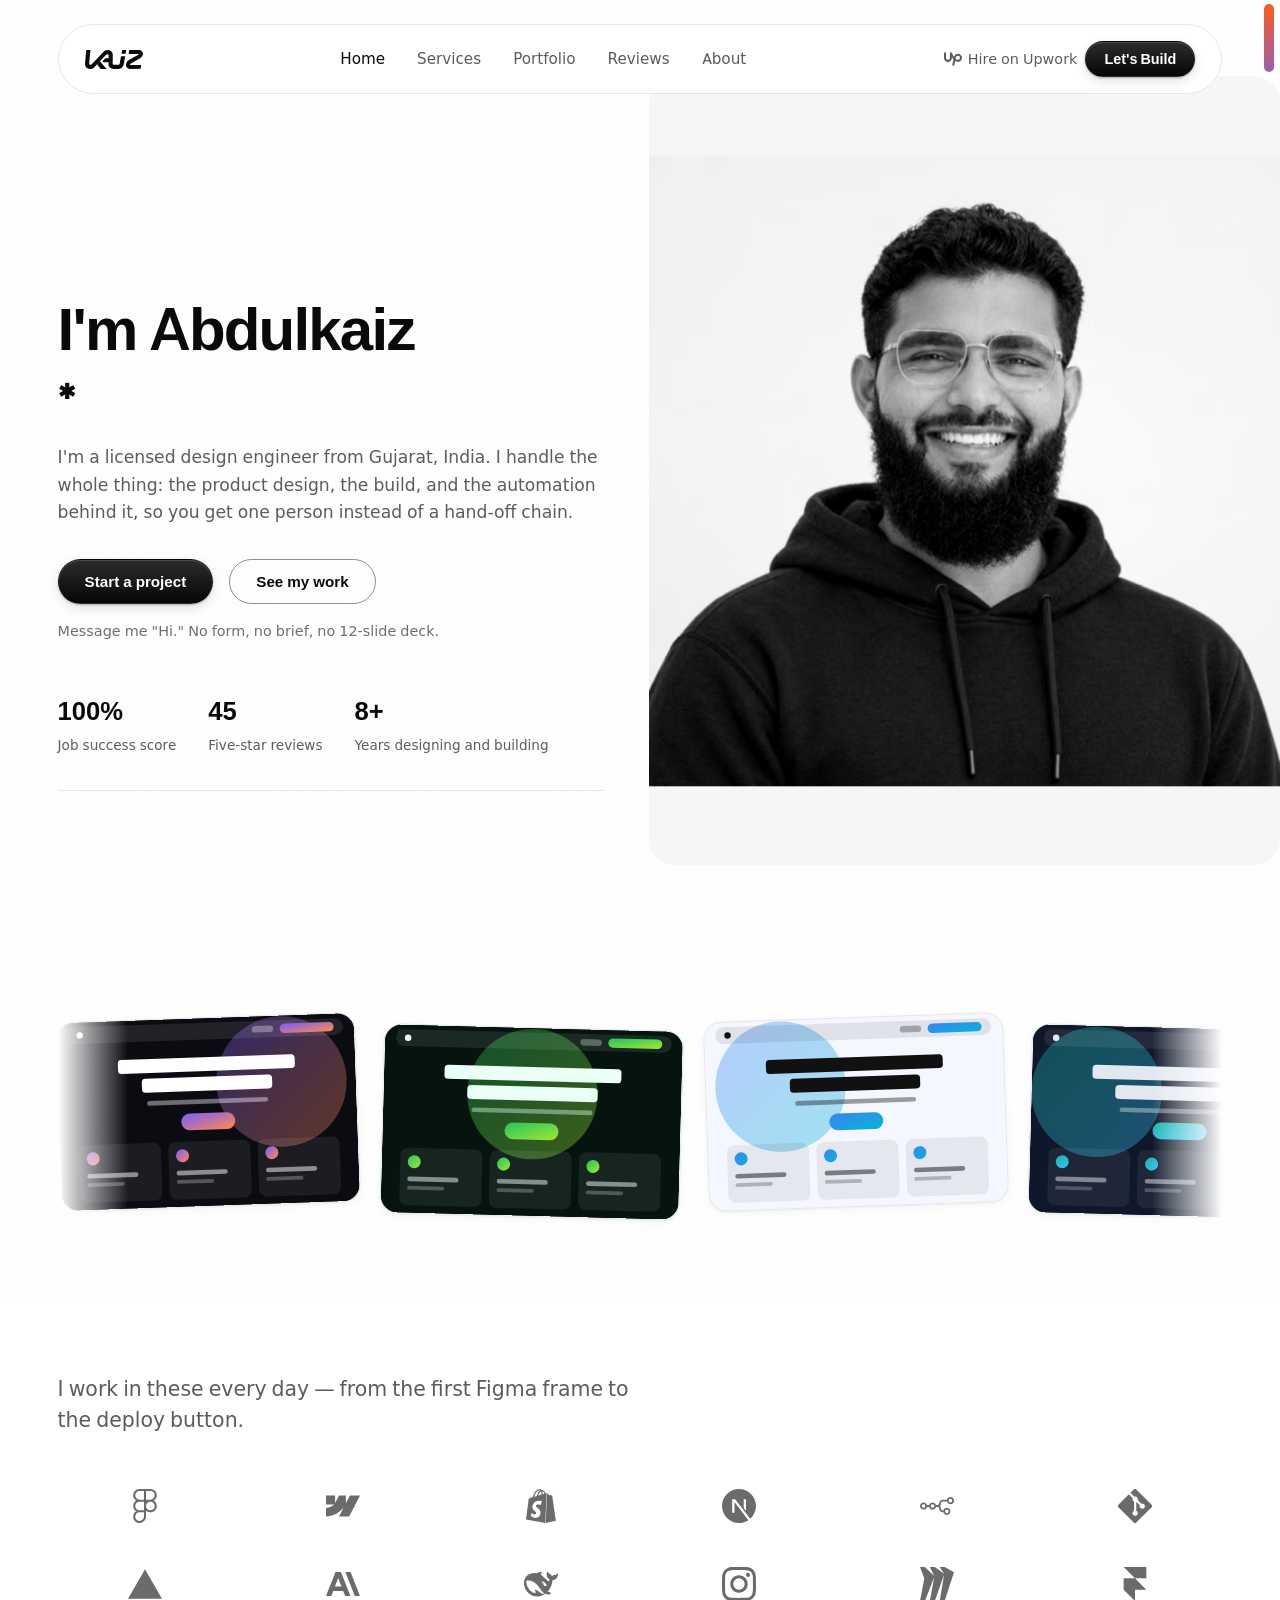
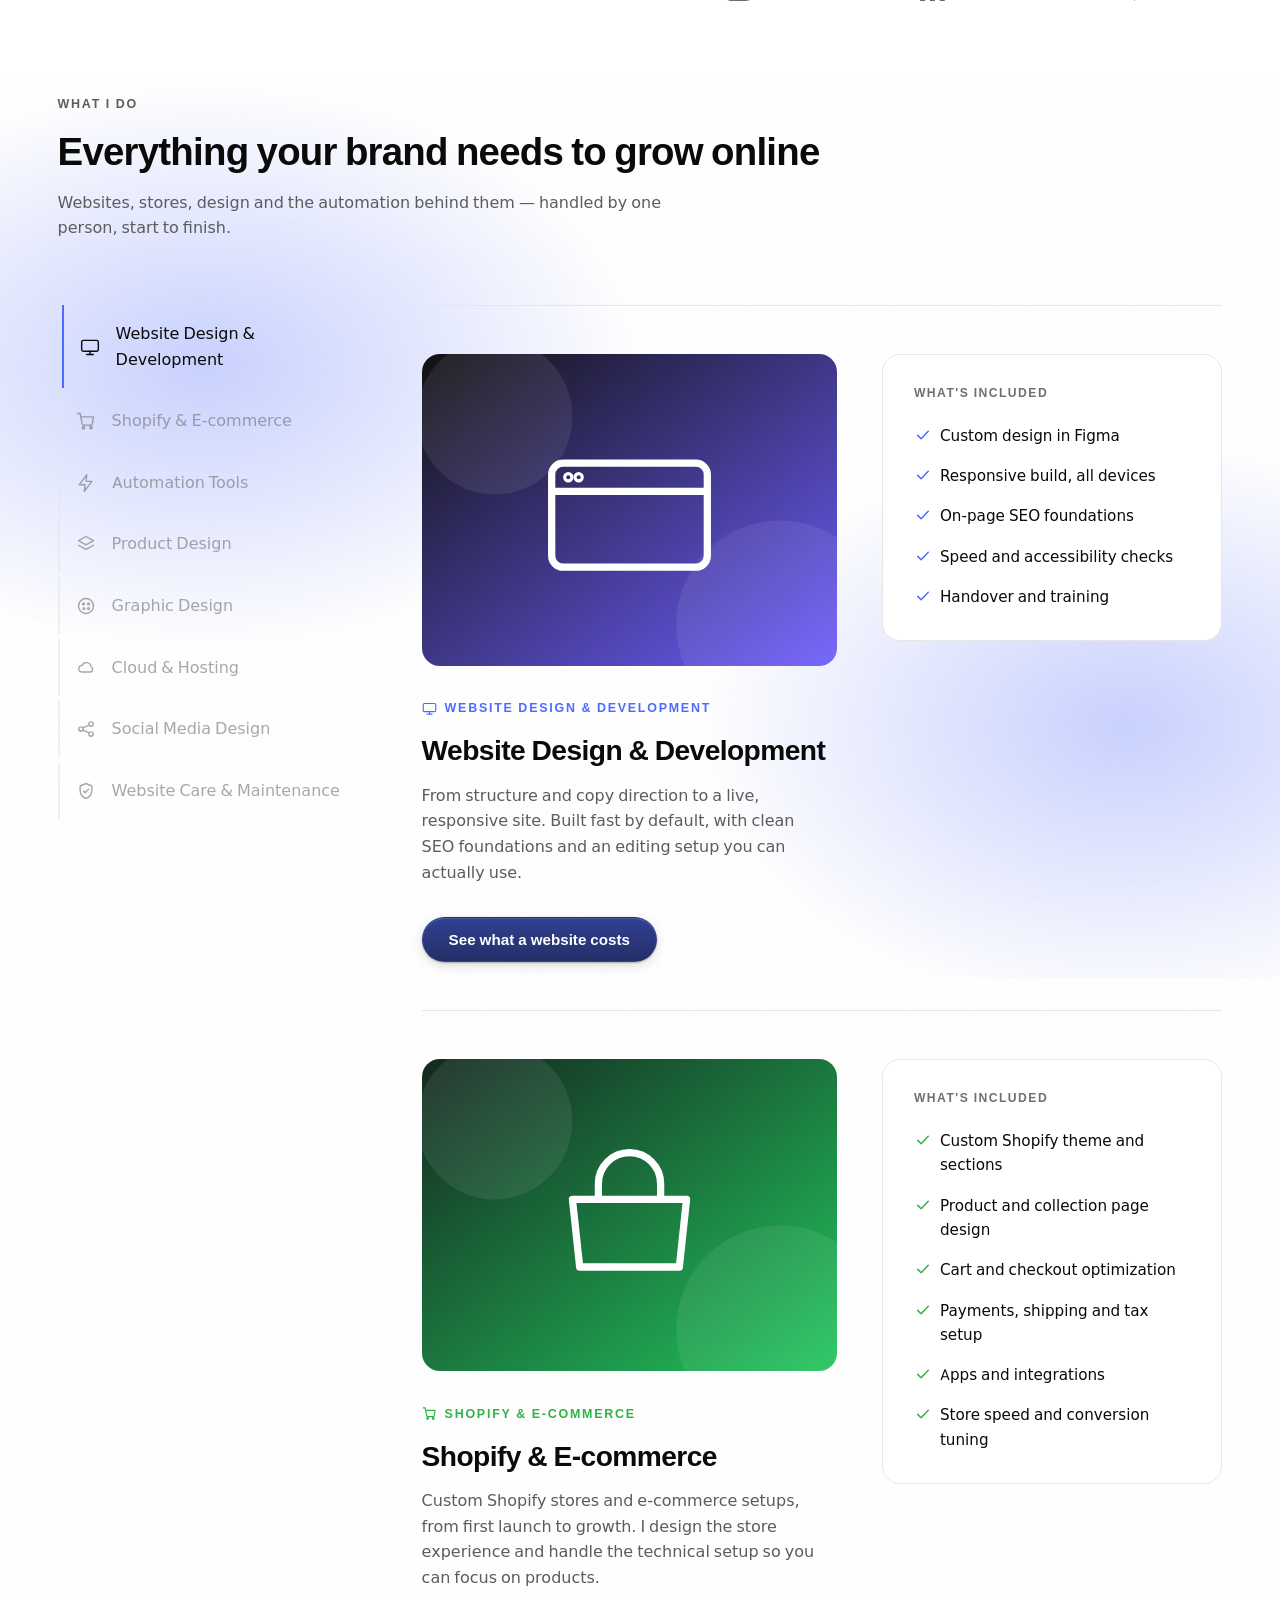
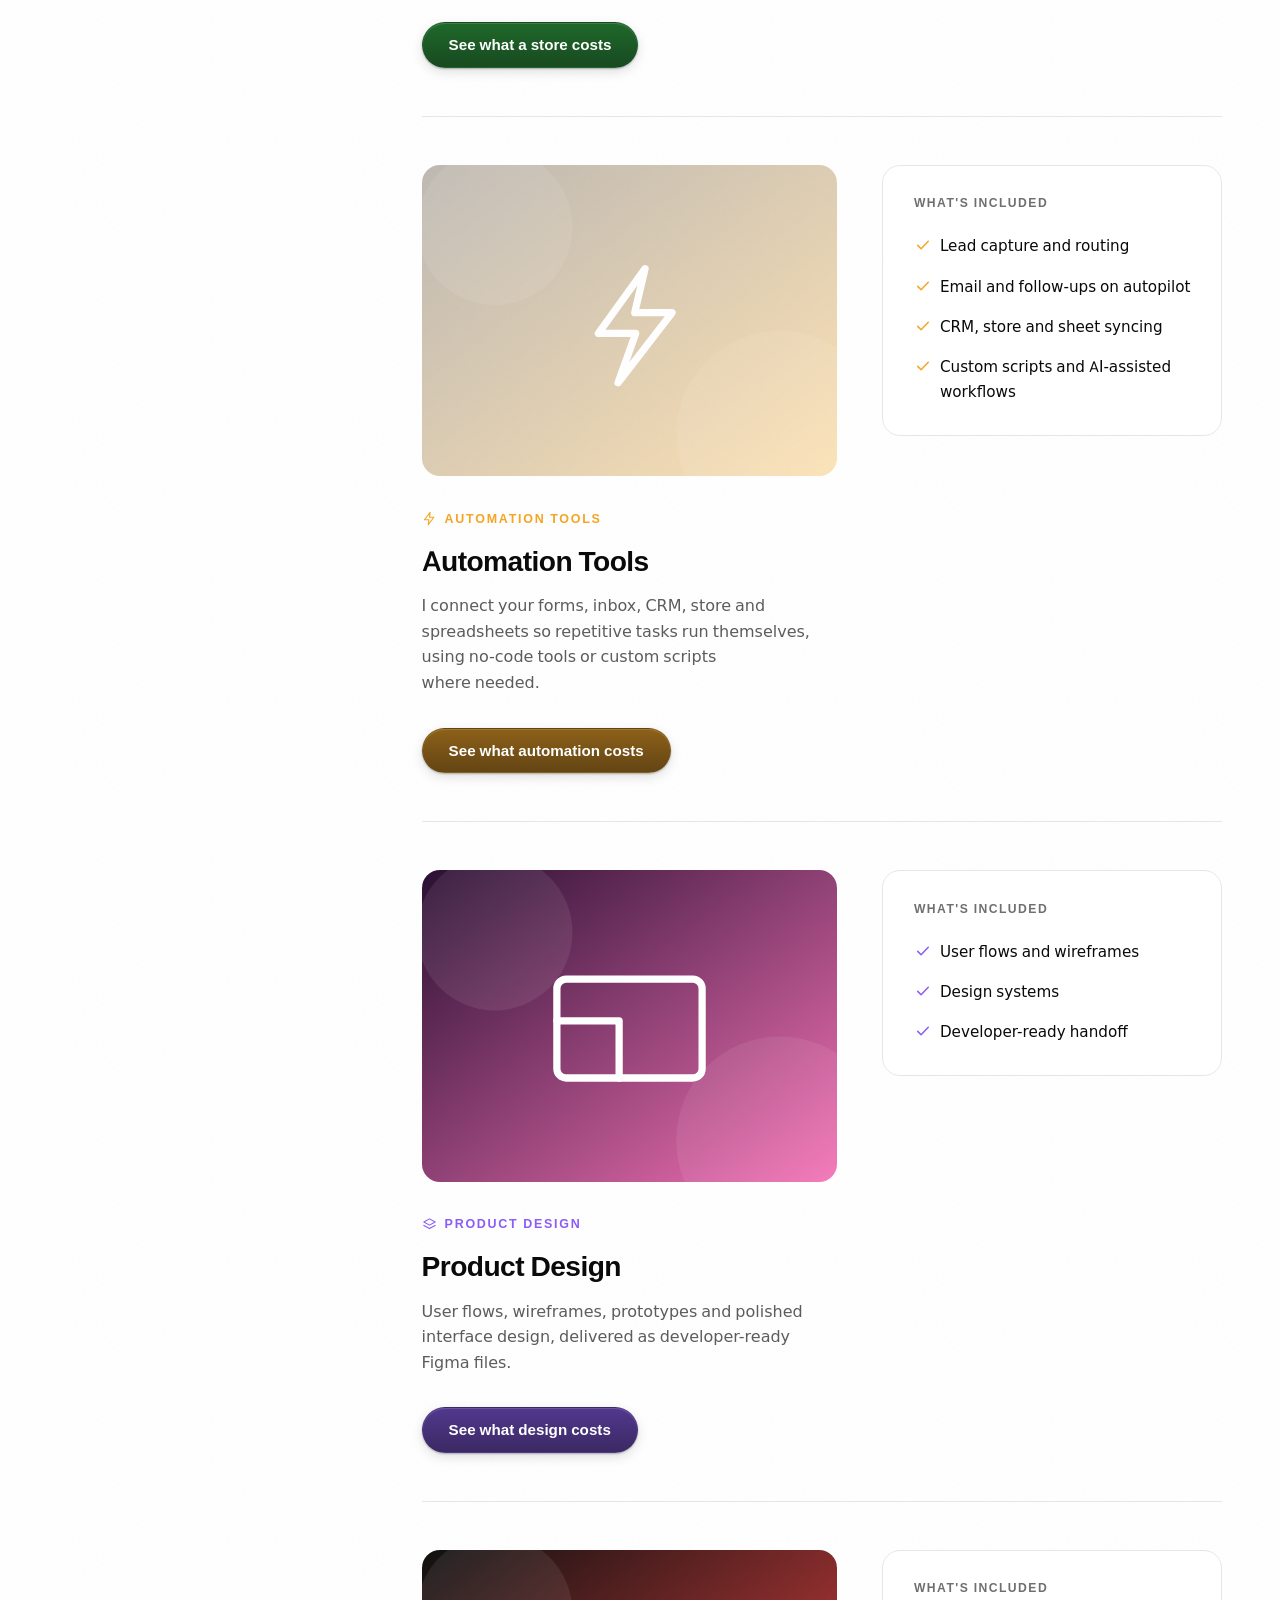
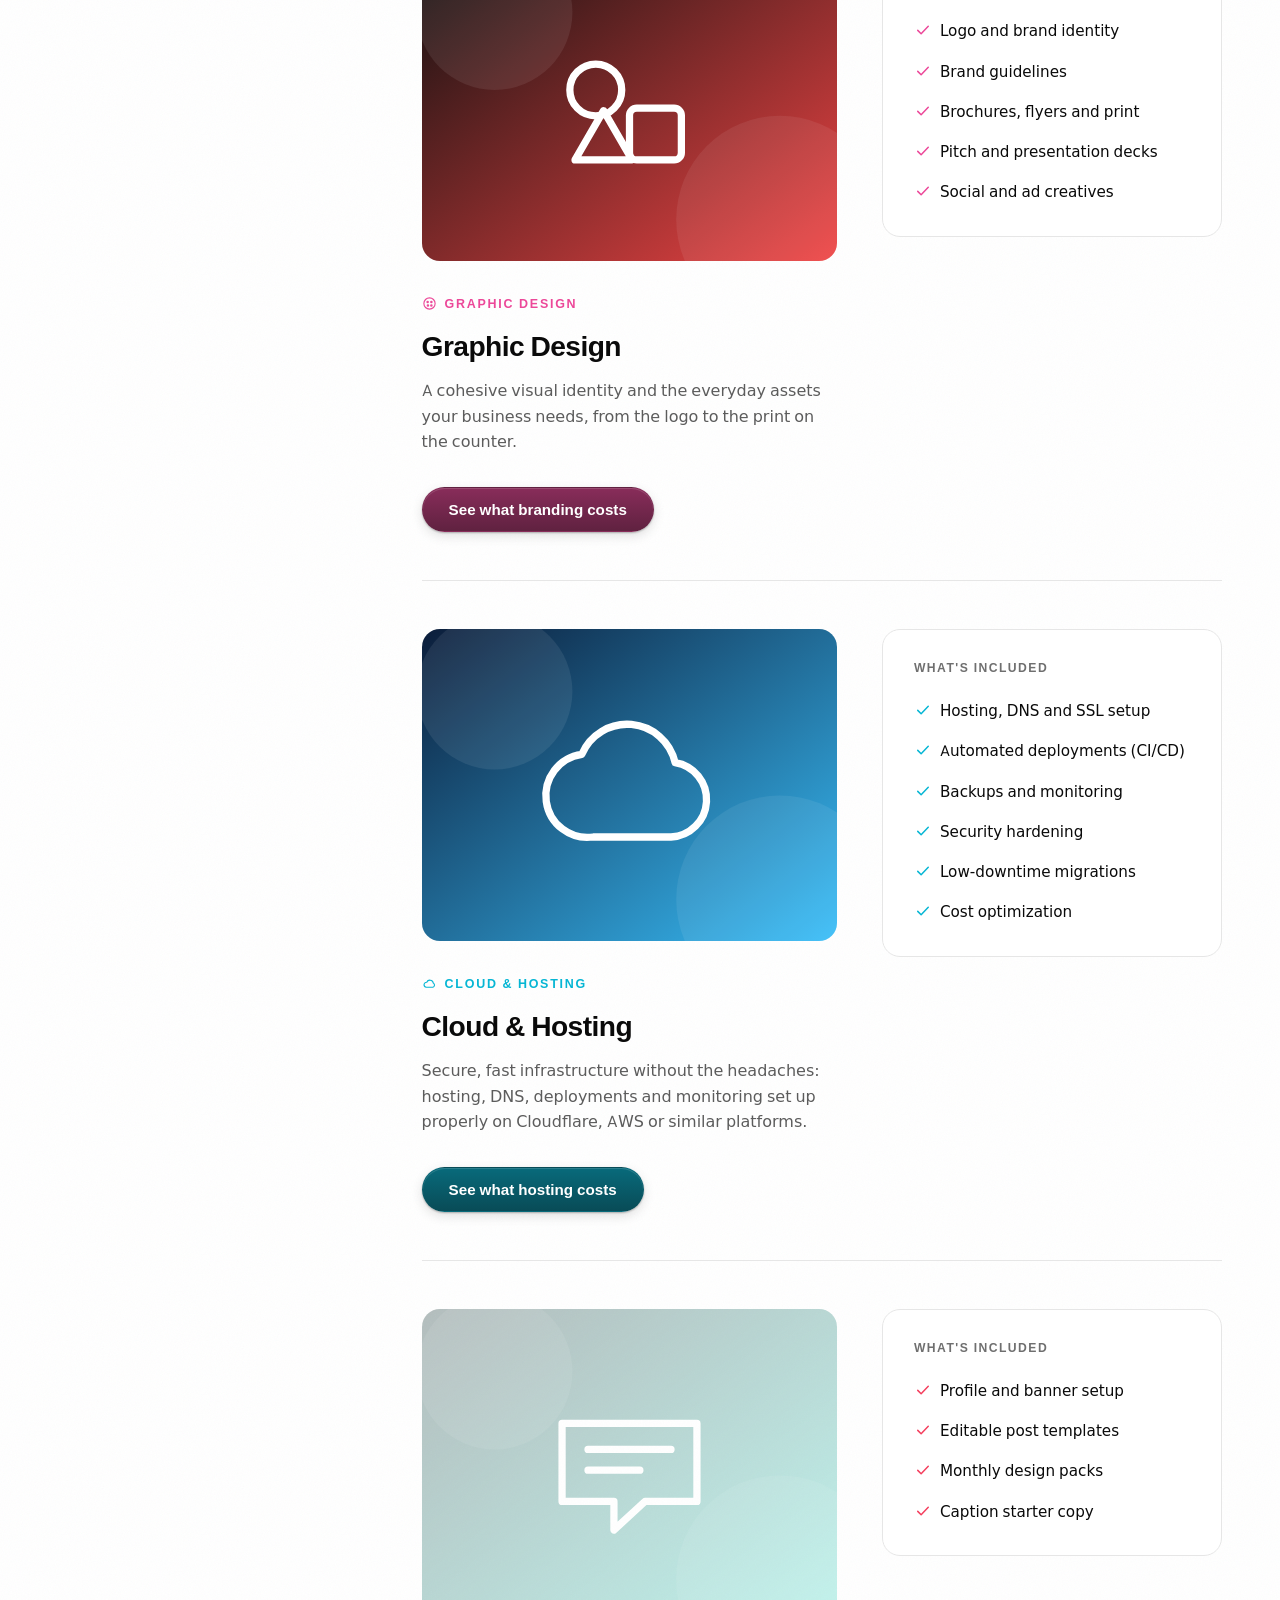
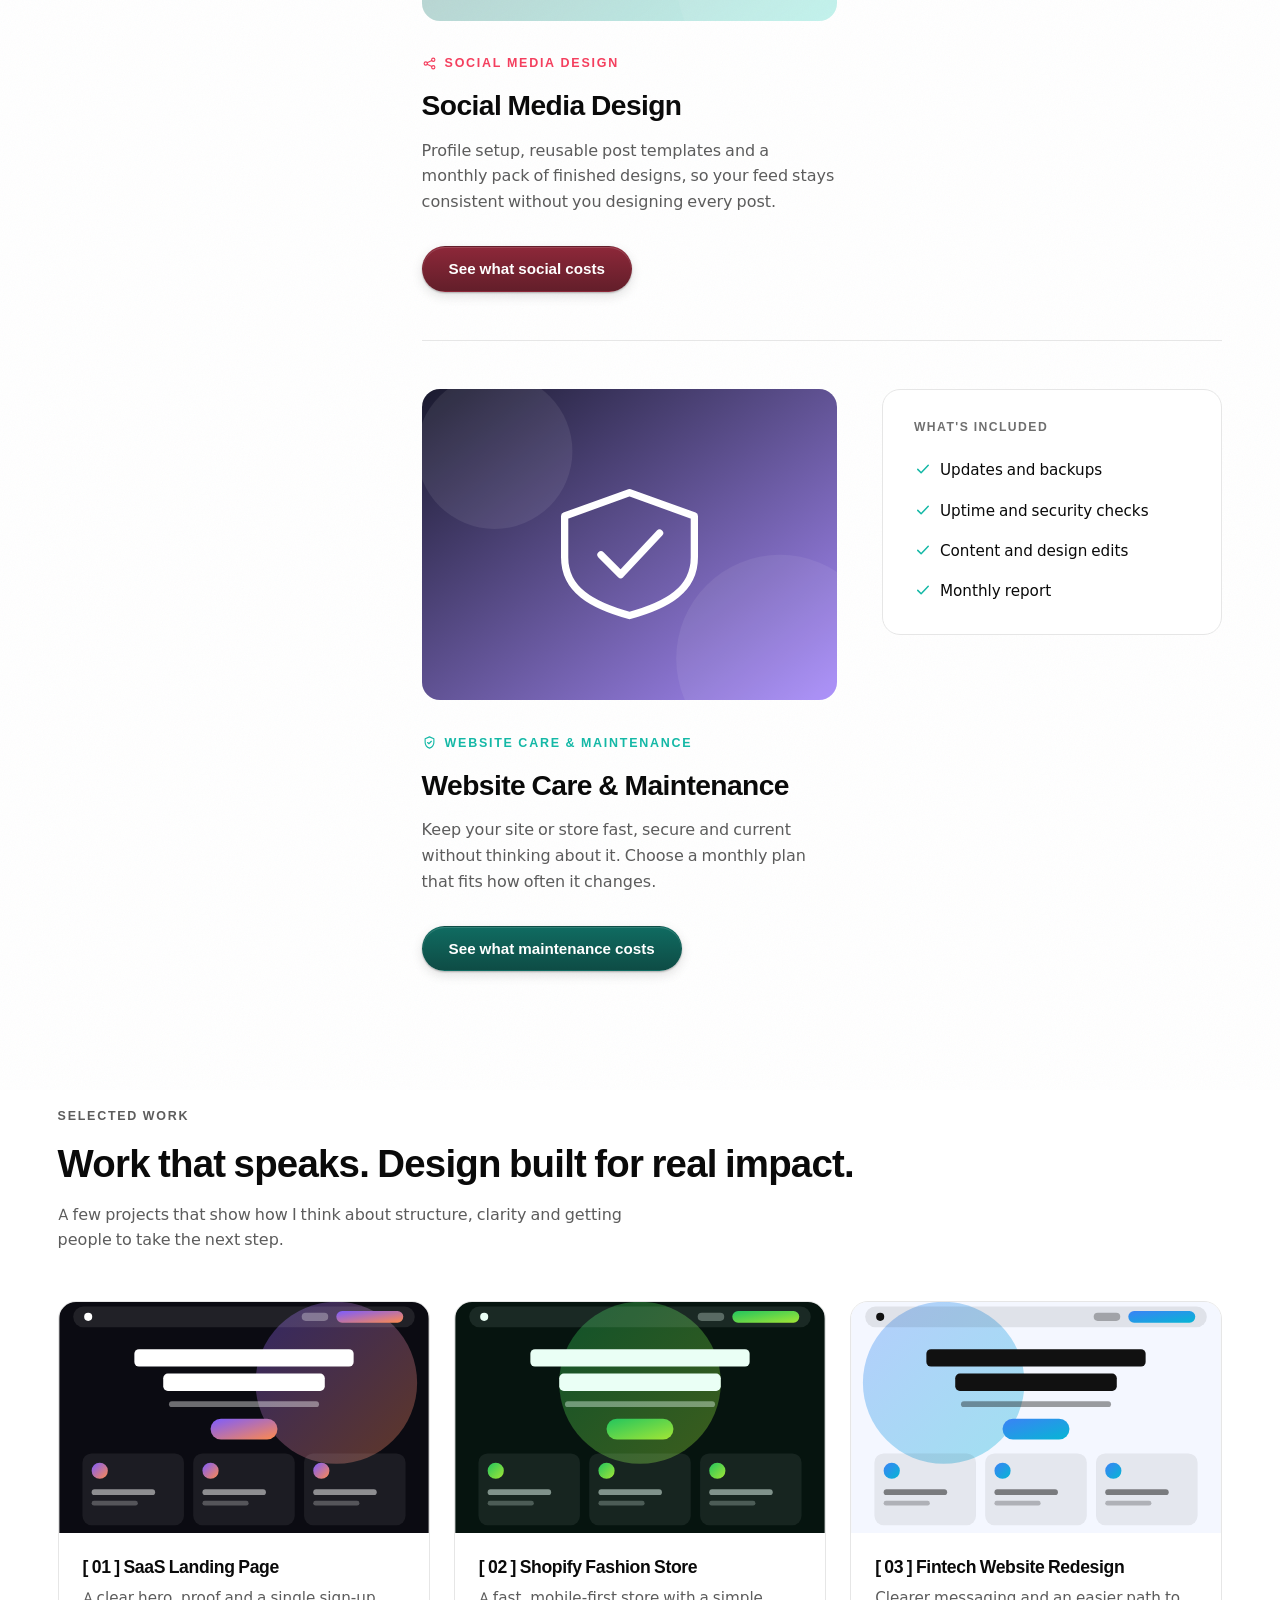
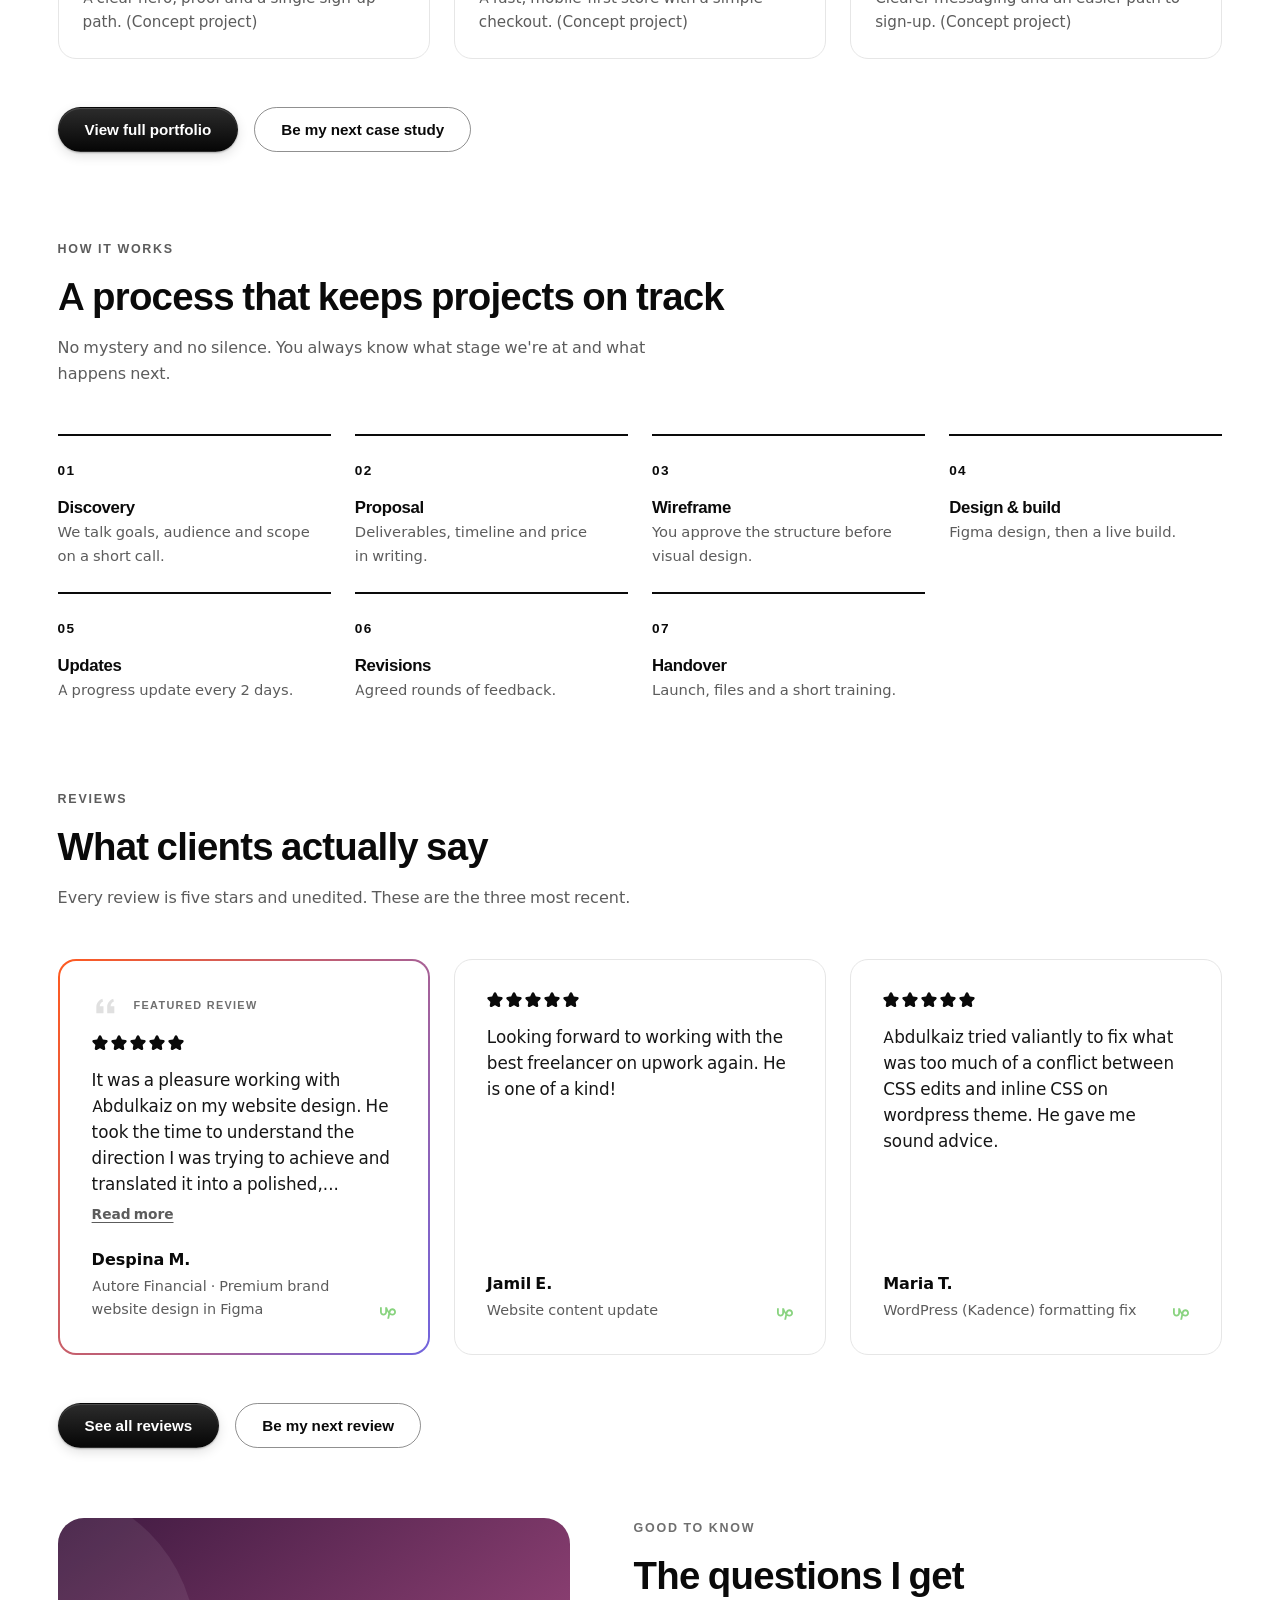
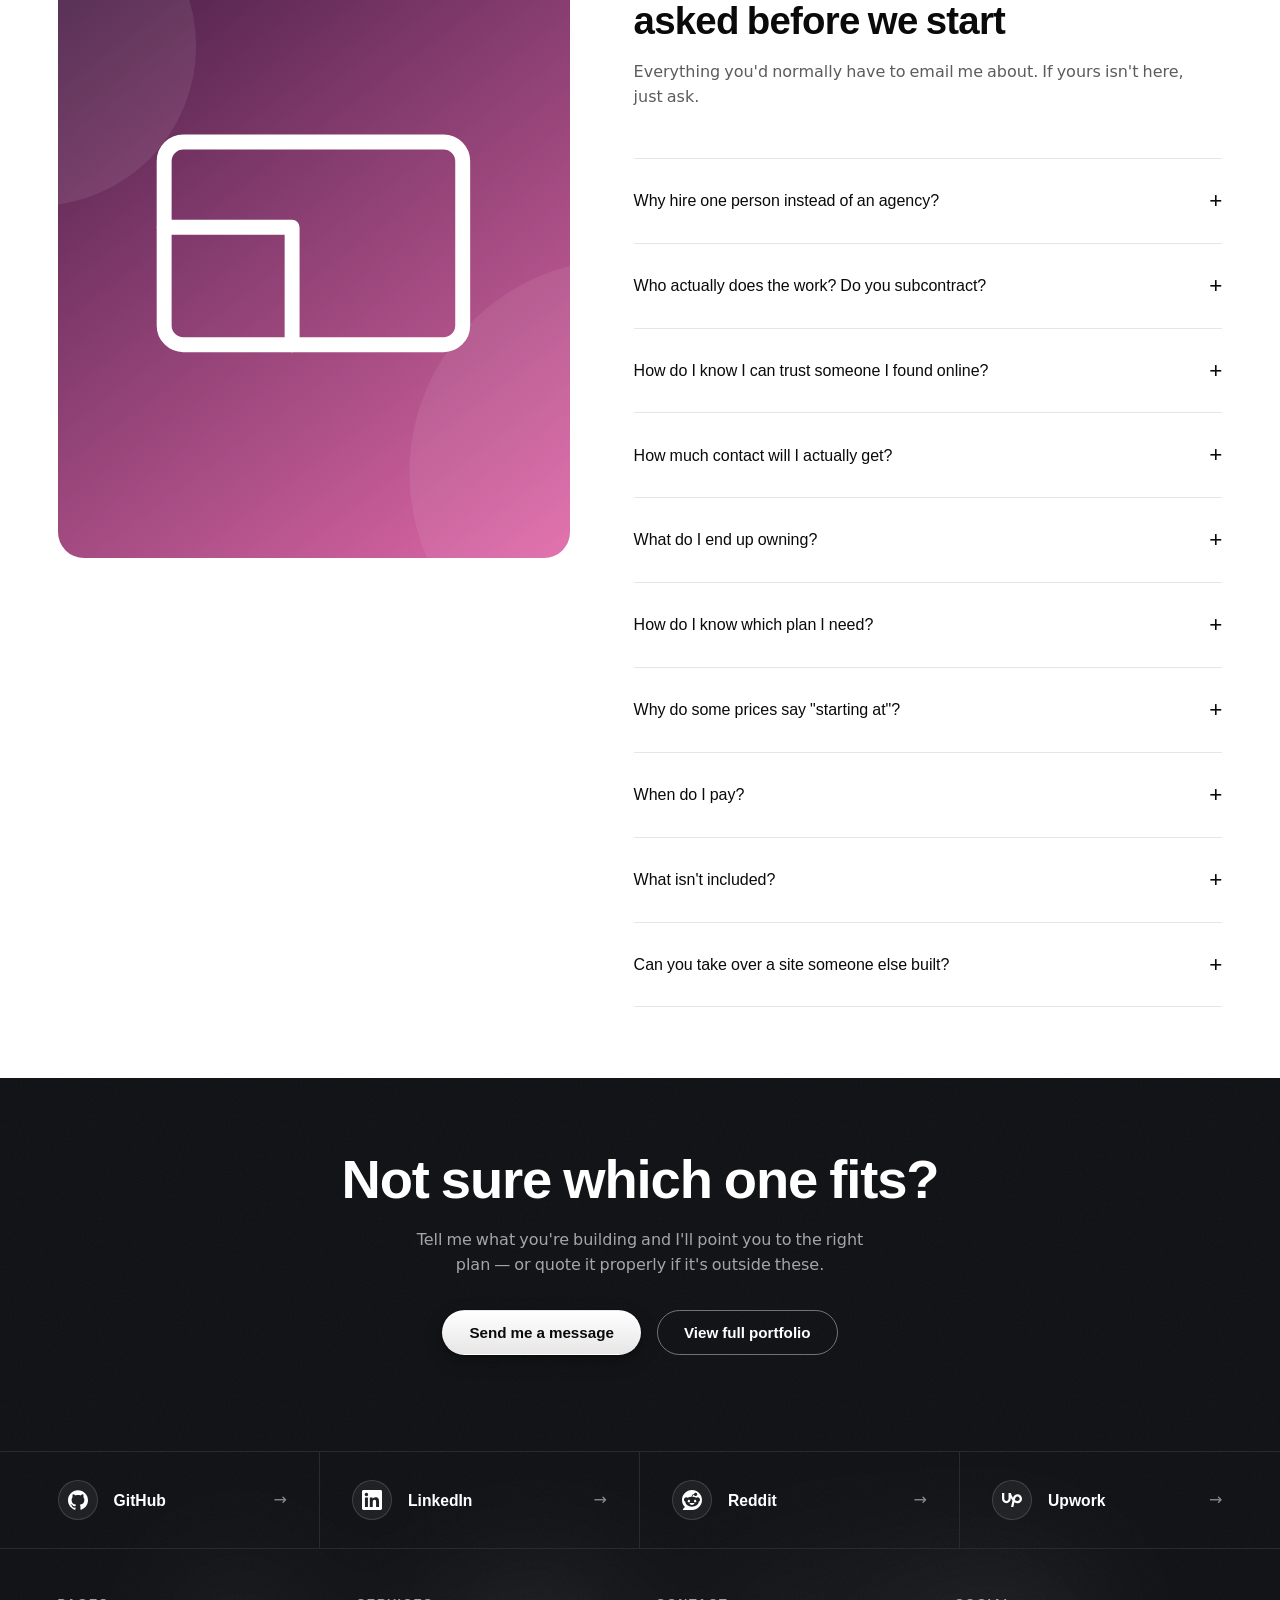
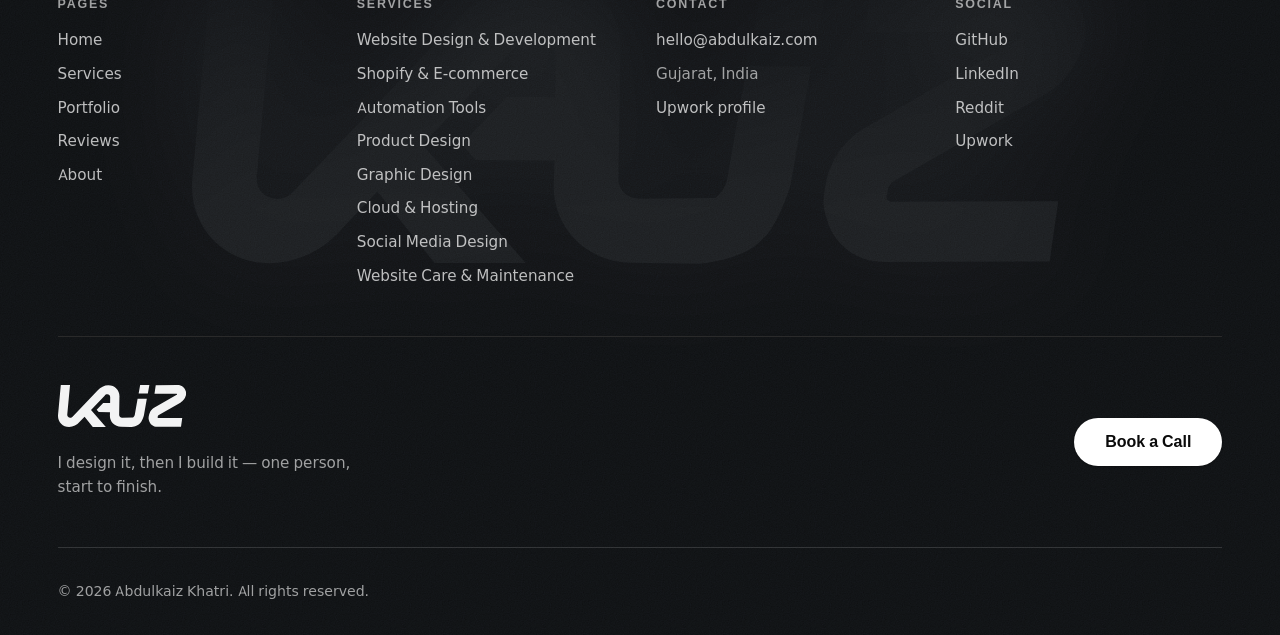
==== commit d09b1b91: "Clean URLs, self-hosted assets, and a build step; SEO and a11y fixes URLs lose their .html: each pag" ====
--- a/index.html
+++ b/index.html
@@ -1,5 +1,5 @@
 <!doctype html>
-<html lang="en">
+<html lang="en" data-functions="no">
   <head>
     <meta charset="utf-8" />
     <meta name="viewport" content="width=device-width, initial-scale=1" />
@@ -11,11 +11,7 @@
       name="description"
       content="Licensed design engineer and automation expert with a Computer Science degree. Websites, Shopify and e-commerce, cloud services, product design, graphic design, social media and automation."
     />
-    <meta
-      name="keywords"
-      content="Licensed Design Engineer, Automation Expert, Computer Science, web design, Shopify, e-commerce, cloud, product design, automation"
-    />
-    <link rel="canonical" href="https://abdulkaiz.com/" />
+    <link rel="canonical" href="https://ful1e5.github.io/abdulkaiz/" />
     <meta name="robots" content="index,follow,max-image-preview:large" />
     <meta property="og:type" content="website" />
     <meta property="og:site_name" content="Abdulkaiz Khatri" />
@@ -27,23 +23,67 @@
       property="og:description"
       content="Licensed design engineer and automation expert with a Computer Science degree. Websites, Shopify and e-commerce, cloud services, product design, graphic design, social media and automation."
     />
-    <meta property="og:url" content="https://abdulkaiz.com/" />
-    <meta property="og:image" content="https://abdulkaiz.com/assets/og.png" />
+    <meta property="og:url" content="https://ful1e5.github.io/abdulkaiz/" />
+    <meta
+      property="og:image"
+      content="https://ful1e5.github.io/abdulkaiz/assets/og.png"
+    />
+    <meta property="og:image:width" content="1200" />
+    <meta property="og:image:height" content="630" />
+    <meta
+      property="og:image:alt"
+      content="Abdulkaiz Khatri — Licensed Design Engineer and Automation Expert"
+    />
     <meta name="twitter:card" content="summary_large_image" />
+    <meta
+      name="twitter:image"
+      content="https://ful1e5.github.io/abdulkaiz/assets/og.png"
+    />
     <link
       rel="icon"
       href="data:image/svg+xml,<svg xmlns=%27http://www.w3.org/2000/svg%27 viewBox=%270 0 100 100%27><rect width=%27100%27 height=%27100%27 rx=%2724%27 fill=%27black%27/><text x=%2750%27 y=%2768%27 font-size=%2756%27 text-anchor=%27middle%27 fill=%27white%27 font-family=%27sans-serif%27 font-weight=%27700%27>K</text></svg>"
     />
-    <link rel="preconnect" href="https://fonts.googleapis.com" />
-    <link rel="preconnect" href="https://fonts.gstatic.com" crossorigin />
-    <link
-      href="https://fonts.googleapis.com/css2?family=Poppins:wght@400;500;600;700&display=swap"
-      rel="stylesheet"
-    />
-    <link
-      href="https://fonts.googleapis.com/css2?family=DM+Sans:wght@400;500;600;700&display=swap"
-      rel="stylesheet"
-    />
+    <!--#fonts-->
+    <style>
+      /* Generated by tools/fonts.py — do not edit.
+   Self-hosted subsets of Poppins, DM Sans. Re-run the script to regenerate. */
+      @font-face {
+        font-family: 'DM Sans';
+        font-style: normal;
+        font-weight: 400 700;
+        font-display: swap;
+        src: url(assets/fonts/dm-sans-var.woff2) format('woff2');
+      }
+      @font-face {
+        font-family: 'Poppins';
+        font-style: normal;
+        font-weight: 700;
+        font-display: swap;
+        src: url(assets/fonts/poppins-700.woff2) format('woff2');
+      }
+      @font-face {
+        font-family: 'Poppins';
+        font-style: normal;
+        font-weight: 600;
+        font-display: swap;
+        src: url(assets/fonts/poppins-600.woff2) format('woff2');
+      }
+      @font-face {
+        font-family: 'Poppins';
+        font-style: normal;
+        font-weight: 500;
+        font-display: swap;
+        src: url(assets/fonts/poppins-500.woff2) format('woff2');
+      }
+      @font-face {
+        font-family: 'Poppins';
+        font-style: normal;
+        font-weight: 400;
+        font-display: swap;
+        src: url(assets/fonts/poppins-400.woff2) format('woff2');
+      }
+    </style>
+    <!--#/fonts-->
     <script>
       /* lets scroll-reveal hide content only when JS can reveal it again */
       document.documentElement.classList.add('js');
@@ -97,6 +137,61 @@
     </script>
   </head>
   <body>
+    <!--#nav-->
+    <!-- Generated by build.py from templates/nav.html — edit that file, not this markup. -->
+    <header class="nav-wrap">
+      <nav class="nav" aria-label="Main">
+        <a class="logo" href="./" aria-label="Abdulkaiz Khatri — home"
+          ><svg
+            class="logo-mark"
+            viewBox="0 0 254 83"
+            fill="currentColor"
+            xmlns="http://www.w3.org/2000/svg"
+            aria-hidden="true"
+          >
+            <path
+              d="M23.7578 0L5.53395 0.112179L0.101611 58.9266C-1.11269 72.073 8.69747 82.843 21.9831 82.843C29.8517 82.843 37.6346 78.9968 42.8598 72.6327L52.541 62.5107L68.7643 82.7772H94.5728L65.2691 49.1998L92.2112 21.0261C93.4875 19.4182 95.4549 18.3693 97.3336 18.4393C101.021 18.5797 103.398 21.2365 103.139 24.8026L102.998 35.7578L89.3129 35.6455L76.434 49.132L80.4411 53.6025L102.752 53.7555L102.639 58.7959C101.425 71.9449 111.24 82.5245 124.52 82.7123L143.891 83C143.891 83 156.609 82.0343 161.744 75.9471C165.122 73.6592 169.353 62.7705 169.837 59.7801L175.517 27.0764L157.303 26.9641L151.595 59.7563H151.525C150.983 61.6195 149.824 63.2273 148.302 64.365L126.687 64.5896C123 64.4492 120.624 61.7924 120.882 58.2247L121.401 24.2073C122.614 11.0601 112.801 0.290759 99.5209 0.290759C91.6503 0.290759 83.8694 4.13748 78.643 10.5013L29.2414 62.0386C27.9439 63.7173 25.9251 64.6961 24.1157 64.6255C20.4296 64.4851 18.053 61.8288 18.3101 58.2622L23.7578 0ZM180.58 0L162.353 0.112179L159.366 16.7646L177.564 16.9049L180.58 0ZM236.036 0.140344L193.143 0.280667L190.715 17.3778L233.853 17.2374C234.506 17.2935 234.841 17.4297 235.051 17.6697C235.192 17.8129 235.214 18.2592 235.268 18.6045C235.119 18.7799 234.915 18.9961 234.707 19.1799C234.678 19.1825 234.678 19.2221 234.65 19.236L189.885 44.9958L189.772 45.1081C185.946 47.6127 182.976 51.165 181.244 55.1913C180.48 56.6456 180.092 58.3696 179.709 60.2036C179.331 62.0661 179.073 63.865 179.045 65.1181C178.932 66.7878 179.284 68.4098 179.882 69.9244C181.589 77.2261 188.12 82.5296 196.253 82.4998L243.12 82.3595L245.548 65.26L198.442 65.4003C197.792 65.3442 197.445 65.2053 197.235 64.9695C197.039 64.7294 196.858 64.3365 196.896 63.6403V63.6121C196.896 63.6095 196.896 63.6095 196.896 63.5839C196.854 63.6961 196.84 63.7243 196.981 63.4716L197.065 63.3593L197.094 63.2471C197.235 61.516 197.384 61.1887 198.415 59.9123L242.721 34.4202L242.834 34.3079C246.664 31.8007 249.632 28.2424 251.362 24.2116C252.498 22.0985 253.231 19.7954 253.348 17.3864C253.46 15.7122 253.105 14.0842 252.506 12.565C250.791 5.27387 244.26 -0.0259513 236.135 0.00463765L236.036 0.140344Z"
+            ></path></svg
+        ></a>
+        <ul class="links">
+          <li><a href="./" class="on" aria-current="page">Home</a></li>
+          <li><a href="./#services">Services</a></li>
+          <li><a href="portfolio/">Portfolio</a></li>
+          <li><a href="testimonials/">Reviews</a></li>
+          <li><a href="about/">About</a></li>
+        </ul>
+        <div class="nav-cta">
+          <a
+            class="uplink"
+            href="https://www.upwork.com/freelancers/abdulkaizk"
+            target="_blank"
+            rel="noopener"
+            aria-label="Hire on Upwork — opens in a new tab"
+            ><svg viewBox="0 0 24 24" aria-hidden="true">
+              <path
+                d="M18.561 13.158c-1.102 0-2.135-.467-3.074-1.227l.228-1.076.008-.042c.207-1.143.849-3.06 2.839-3.06 1.492 0 2.703 1.212 2.703 2.703-.001 1.489-1.212 2.702-2.704 2.702zm0-8.14c-2.539 0-4.51 1.649-5.31 4.366-1.22-1.834-2.148-4.036-2.687-5.892H7.828v7.112c-.002 1.406-1.141 2.546-2.547 2.548-1.405-.002-2.543-1.143-2.545-2.548V3.492H0v7.112c0 2.914 2.37 5.303 5.281 5.303 2.913 0 5.283-2.389 5.283-5.303v-1.19c.529 1.107 1.182 2.229 1.974 3.221l-1.673 7.873h2.797l1.213-5.71c1.063.679 2.285 1.109 3.686 1.109 3 0 5.439-2.452 5.439-5.45 0-3.002-2.439-5.453-5.439-5.453z"
+              ></path></svg
+            ><span>Hire on Upwork</span></a
+          ><button class="btn btn-sm" data-contact>Let's Build</button
+          ><button class="burger" aria-label="Menu" aria-expanded="false">
+            <span></span><span></span>
+          </button>
+        </div>
+      </nav>
+      <div class="mobile" id="mobile">
+        <a href="./" class="on" aria-current="page">Home</a
+        ><a href="./#services">Services</a><a href="portfolio/">Portfolio</a
+        ><a href="testimonials/">Reviews</a><a href="about/">About</a
+        ><a
+          href="https://www.upwork.com/freelancers/abdulkaizk"
+          target="_blank"
+          rel="noopener"
+          >Hire on Upwork</a
+        >
+      </div>
+    </header>
+
+    <!--#/nav-->
     <main>
       <section class="hero">
         <div class="grain" aria-hidden="true"></div>
@@ -144,7 +239,35 @@
                  override the parallax transform, so the drift gets its own
                  element to live on -->
             <div class="hero-drift px" data-px=".08">
-              <div class="portrait" id="heroPhoto"><span>AK</span></div>
+              <div class="portrait" id="heroPhoto">
+                <!--#photo-hero-->
+                <picture
+                  ><source
+                    type="image/avif"
+                    sizes="(max-width: 860px) 92vw, 690px"
+                    srcset="
+                      assets/uploads/portrait-400.avif   400w,
+                      assets/uploads/portrait-700.avif   700w,
+                      assets/uploads/portrait-1000.avif 1000w
+                    " />
+                  <source
+                    type="image/webp"
+                    sizes="(max-width: 860px) 92vw, 690px"
+                    srcset="
+                      assets/uploads/portrait-400.webp   400w,
+                      assets/uploads/portrait-700.webp   700w,
+                      assets/uploads/portrait-1000.webp 1000w
+                    " />
+                  <img
+                    src="assets/uploads/portrait-1000.jpg"
+                    width="1000"
+                    height="1000"
+                    alt="Portrait of Abdulkaiz Khatri"
+                    fetchpriority="high"
+                    decoding="async"
+                /></picture>
+                <!--#/photo-hero-->
+              </div>
             </div>
           </div>
         </div>
@@ -197,7 +320,7 @@
         </div>
         <div class="work" id="work-grid" data-limit="3"></div>
         <div class="section-cta cta-row">
-          <a class="btn" href="portfolio.html">View full portfolio</a>
+          <a class="btn" href="portfolio/">View full portfolio</a>
           <button class="btn btn-ghost" data-contact>
             Be my next case study
           </button>
@@ -229,7 +352,7 @@
         </div>
         <div class="tgrid tgrid-row" id="reviewGrid" data-limit="3"></div>
         <div class="section-cta cta-row">
-          <a class="btn" href="testimonials.html">See all reviews</a>
+          <a class="btn" href="testimonials/">See all reviews</a>
           <button class="btn btn-ghost" data-contact>Be my next review</button>
         </div>
       </section>
@@ -267,12 +390,216 @@
           </p>
           <div class="cta-row">
             <button class="btn" data-contact>Send me a message</button>
-            <a class="btn btn-outline" href="portfolio.html">See my work</a>
+            <a class="btn btn-outline" href="portfolio/">View full portfolio</a>
           </div>
         </div>
       </section>
     </main>
-    <script src="content/seed.js"></script>
+    <!--#footer-->
+    <!-- Generated by build.py from templates/footer.html — edit that file, not this markup. -->
+    <footer class="footer">
+      <div class="foot-mark" aria-hidden="true">
+        <span class="foot-mark__blur"
+          ><svg
+            class="logo-mark"
+            viewBox="0 0 254 83"
+            fill="currentColor"
+            xmlns="http://www.w3.org/2000/svg"
+            aria-hidden="true"
+          >
+            <path
+              d="M23.7578 0L5.53395 0.112179L0.101611 58.9266C-1.11269 72.073 8.69747 82.843 21.9831 82.843C29.8517 82.843 37.6346 78.9968 42.8598 72.6327L52.541 62.5107L68.7643 82.7772H94.5728L65.2691 49.1998L92.2112 21.0261C93.4875 19.4182 95.4549 18.3693 97.3336 18.4393C101.021 18.5797 103.398 21.2365 103.139 24.8026L102.998 35.7578L89.3129 35.6455L76.434 49.132L80.4411 53.6025L102.752 53.7555L102.639 58.7959C101.425 71.9449 111.24 82.5245 124.52 82.7123L143.891 83C143.891 83 156.609 82.0343 161.744 75.9471C165.122 73.6592 169.353 62.7705 169.837 59.7801L175.517 27.0764L157.303 26.9641L151.595 59.7563H151.525C150.983 61.6195 149.824 63.2273 148.302 64.365L126.687 64.5896C123 64.4492 120.624 61.7924 120.882 58.2247L121.401 24.2073C122.614 11.0601 112.801 0.290759 99.5209 0.290759C91.6503 0.290759 83.8694 4.13748 78.643 10.5013L29.2414 62.0386C27.9439 63.7173 25.9251 64.6961 24.1157 64.6255C20.4296 64.4851 18.053 61.8288 18.3101 58.2622L23.7578 0ZM180.58 0L162.353 0.112179L159.366 16.7646L177.564 16.9049L180.58 0ZM236.036 0.140344L193.143 0.280667L190.715 17.3778L233.853 17.2374C234.506 17.2935 234.841 17.4297 235.051 17.6697C235.192 17.8129 235.214 18.2592 235.268 18.6045C235.119 18.7799 234.915 18.9961 234.707 19.1799C234.678 19.1825 234.678 19.2221 234.65 19.236L189.885 44.9958L189.772 45.1081C185.946 47.6127 182.976 51.165 181.244 55.1913C180.48 56.6456 180.092 58.3696 179.709 60.2036C179.331 62.0661 179.073 63.865 179.045 65.1181C178.932 66.7878 179.284 68.4098 179.882 69.9244C181.589 77.2261 188.12 82.5296 196.253 82.4998L243.12 82.3595L245.548 65.26L198.442 65.4003C197.792 65.3442 197.445 65.2053 197.235 64.9695C197.039 64.7294 196.858 64.3365 196.896 63.6403V63.6121C196.896 63.6095 196.896 63.6095 196.896 63.5839C196.854 63.6961 196.84 63.7243 196.981 63.4716L197.065 63.3593L197.094 63.2471C197.235 61.516 197.384 61.1887 198.415 59.9123L242.721 34.4202L242.834 34.3079C246.664 31.8007 249.632 28.2424 251.362 24.2116C252.498 22.0985 253.231 19.7954 253.348 17.3864C253.46 15.7122 253.105 14.0842 252.506 12.565C250.791 5.27387 244.26 -0.0259513 236.135 0.00463765L236.036 0.140344Z"
+            ></path></svg
+        ></span>
+        <span class="foot-mark__sharp"
+          ><svg
+            class="logo-mark"
+            viewBox="0 0 254 83"
+            fill="currentColor"
+            xmlns="http://www.w3.org/2000/svg"
+            aria-hidden="true"
+          >
+            <path
+              d="M23.7578 0L5.53395 0.112179L0.101611 58.9266C-1.11269 72.073 8.69747 82.843 21.9831 82.843C29.8517 82.843 37.6346 78.9968 42.8598 72.6327L52.541 62.5107L68.7643 82.7772H94.5728L65.2691 49.1998L92.2112 21.0261C93.4875 19.4182 95.4549 18.3693 97.3336 18.4393C101.021 18.5797 103.398 21.2365 103.139 24.8026L102.998 35.7578L89.3129 35.6455L76.434 49.132L80.4411 53.6025L102.752 53.7555L102.639 58.7959C101.425 71.9449 111.24 82.5245 124.52 82.7123L143.891 83C143.891 83 156.609 82.0343 161.744 75.9471C165.122 73.6592 169.353 62.7705 169.837 59.7801L175.517 27.0764L157.303 26.9641L151.595 59.7563H151.525C150.983 61.6195 149.824 63.2273 148.302 64.365L126.687 64.5896C123 64.4492 120.624 61.7924 120.882 58.2247L121.401 24.2073C122.614 11.0601 112.801 0.290759 99.5209 0.290759C91.6503 0.290759 83.8694 4.13748 78.643 10.5013L29.2414 62.0386C27.9439 63.7173 25.9251 64.6961 24.1157 64.6255C20.4296 64.4851 18.053 61.8288 18.3101 58.2622L23.7578 0ZM180.58 0L162.353 0.112179L159.366 16.7646L177.564 16.9049L180.58 0ZM236.036 0.140344L193.143 0.280667L190.715 17.3778L233.853 17.2374C234.506 17.2935 234.841 17.4297 235.051 17.6697C235.192 17.8129 235.214 18.2592 235.268 18.6045C235.119 18.7799 234.915 18.9961 234.707 19.1799C234.678 19.1825 234.678 19.2221 234.65 19.236L189.885 44.9958L189.772 45.1081C185.946 47.6127 182.976 51.165 181.244 55.1913C180.48 56.6456 180.092 58.3696 179.709 60.2036C179.331 62.0661 179.073 63.865 179.045 65.1181C178.932 66.7878 179.284 68.4098 179.882 69.9244C181.589 77.2261 188.12 82.5296 196.253 82.4998L243.12 82.3595L245.548 65.26L198.442 65.4003C197.792 65.3442 197.445 65.2053 197.235 64.9695C197.039 64.7294 196.858 64.3365 196.896 63.6403V63.6121C196.896 63.6095 196.896 63.6095 196.896 63.5839C196.854 63.6961 196.84 63.7243 196.981 63.4716L197.065 63.3593L197.094 63.2471C197.235 61.516 197.384 61.1887 198.415 59.9123L242.721 34.4202L242.834 34.3079C246.664 31.8007 249.632 28.2424 251.362 24.2116C252.498 22.0985 253.231 19.7954 253.348 17.3864C253.46 15.7122 253.105 14.0842 252.506 12.565C250.791 5.27387 244.26 -0.0259513 236.135 0.00463765L236.036 0.140344Z"
+            ></path></svg
+        ></span>
+      </div>
+      <div class="grain" aria-hidden="true"></div>
+      <nav class="social-row" aria-label="Social profiles">
+        <a
+          class="social-cell"
+          href="https://github.com/ful1e5"
+          target="_blank"
+          rel="noopener"
+          aria-label="GitHub — opens in a new tab"
+        >
+          <span class="social-badge"
+            ><svg viewBox="0 0 24 24" fill="currentColor" aria-hidden="true">
+              <path
+                d="M12 .297c-6.63 0-12 5.373-12 12 0 5.303 3.438 9.8 8.205 11.385.6.113.82-.258.82-.577 0-.285-.01-1.04-.015-2.04-3.338.724-4.042-1.61-4.042-1.61C4.422 18.07 3.633 17.7 3.633 17.7c-1.087-.744.084-.729.084-.729 1.205.084 1.838 1.236 1.838 1.236 1.07 1.835 2.809 1.305 3.495.998.108-.776.417-1.305.76-1.605-2.665-.3-5.466-1.332-5.466-5.93 0-1.31.465-2.38 1.235-3.22-.135-.303-.54-1.523.105-3.176 0 0 1.005-.322 3.3 1.23.96-.267 1.98-.399 3-.405 1.02.006 2.04.138 3 .405 2.28-1.552 3.285-1.23 3.285-1.23.645 1.653.24 2.873.12 3.176.765.84 1.23 1.91 1.23 3.22 0 4.61-2.805 5.625-5.475 5.92.42.36.81 1.096.81 2.22 0 1.606-.015 2.896-.015 3.286 0 .315.21.69.825.57C20.565 22.092 24 17.592 24 12.297c0-6.627-5.373-12-12-12"
+              ></path></svg
+          ></span>
+          <span class="social-name">GitHub</span>
+          <span class="social-go" aria-hidden="true">→</span>
+        </a>
+        <a
+          class="social-cell"
+          href="https://www.linkedin.com/in/ful1e5/"
+          target="_blank"
+          rel="noopener"
+          aria-label="LinkedIn — opens in a new tab"
+        >
+          <span class="social-badge"
+            ><svg viewBox="0 0 24 24" fill="currentColor" aria-hidden="true">
+              <path
+                d="M20.447 20.452h-3.554v-5.569c0-1.328-.027-3.037-1.852-3.037-1.853 0-2.136 1.445-2.136 2.939v5.667H9.351V9h3.414v1.561h.046c.477-.9 1.637-1.85 3.37-1.85 3.601 0 4.267 2.37 4.267 5.455v6.286zM5.337 7.433c-1.144 0-2.063-.926-2.063-2.065 0-1.138.92-2.063 2.063-2.063 1.14 0 2.064.925 2.064 2.063 0 1.139-.925 2.065-2.064 2.065zm1.782 13.019H3.555V9h3.564v11.452zM22.225 0H1.771C.792 0 0 .774 0 1.729v20.542C0 23.227.792 24 1.771 24h20.451C23.2 24 24 23.227 24 22.271V1.729C24 .774 23.2 0 22.222 0h.003z"
+              ></path></svg
+          ></span>
+          <span class="social-name">LinkedIn</span>
+          <span class="social-go" aria-hidden="true">→</span>
+        </a>
+        <a
+          class="social-cell"
+          href="https://www.reddit.com/user/ful1e5"
+          target="_blank"
+          rel="noopener"
+          aria-label="Reddit — opens in a new tab"
+        >
+          <span class="social-badge"
+            ><svg viewBox="0 0 24 24" fill="currentColor" aria-hidden="true">
+              <path
+                d="M12 0C5.373 0 0 5.373 0 12c0 3.314 1.343 6.314 3.515 8.485l-2.286 2.286C.775 23.225 1.097 24 1.738 24H12c6.627 0 12-5.373 12-12S18.627 0 12 0Zm4.388 3.199c1.104 0 1.999.895 1.999 1.999 0 1.105-.895 2-1.999 2-.946 0-1.739-.657-1.947-1.539v.002c-1.147.162-2.032 1.15-2.032 2.341v.007c1.776.067 3.4.567 4.686 1.363.473-.363 1.064-.58 1.707-.58 1.547 0 2.802 1.254 2.802 2.802 0 1.117-.655 2.081-1.601 2.531-.088 3.256-3.637 5.876-7.997 5.876-4.361 0-7.905-2.617-7.998-5.87-.954-.447-1.614-1.415-1.614-2.538 0-1.548 1.255-2.802 2.803-2.802.645 0 1.239.218 1.712.585 1.275-.79 2.881-1.291 4.64-1.365v-.01c0-1.663 1.263-3.034 2.88-3.207.188-.911.993-1.595 1.959-1.595Zm-8.085 8.376c-.784 0-1.459.78-1.506 1.797-.047 1.016.64 1.429 1.426 1.429.786 0 1.371-.369 1.418-1.385.047-1.017-.553-1.841-1.338-1.841Zm7.406 0c-.786 0-1.385.824-1.338 1.841.047 1.017.634 1.385 1.418 1.385.785 0 1.473-.413 1.426-1.429-.046-1.017-.721-1.797-1.506-1.797Zm-3.703 4.013c-.974 0-1.907.048-2.77.135-.147.015-.241.168-.183.305.483 1.154 1.622 1.964 2.953 1.964 1.33 0 2.47-.81 2.953-1.964.057-.137-.037-.29-.184-.305-.863-.087-1.795-.135-2.769-.135Z"
+              ></path></svg
+          ></span>
+          <span class="social-name">Reddit</span>
+          <span class="social-go" aria-hidden="true">→</span>
+        </a>
+        <a
+          class="social-cell"
+          href="https://www.upwork.com/freelancers/abdulkaizk"
+          target="_blank"
+          rel="noopener"
+          aria-label="Upwork — opens in a new tab"
+        >
+          <span class="social-badge"
+            ><svg viewBox="0 0 24 24" fill="currentColor" aria-hidden="true">
+              <path
+                d="M18.561 13.158c-1.102 0-2.135-.467-3.074-1.227l.228-1.076.008-.042c.207-1.143.849-3.06 2.839-3.06 1.492 0 2.703 1.212 2.703 2.703-.001 1.489-1.212 2.702-2.704 2.702zm0-8.14c-2.539 0-4.51 1.649-5.31 4.366-1.22-1.834-2.148-4.036-2.687-5.892H7.828v7.112c-.002 1.406-1.141 2.546-2.547 2.548-1.405-.002-2.543-1.143-2.545-2.548V3.492H0v7.112c0 2.914 2.37 5.303 5.281 5.303 2.913 0 5.283-2.389 5.283-5.303v-1.19c.529 1.107 1.182 2.229 1.974 3.221l-1.673 7.873h2.797l1.213-5.71c1.063.679 2.285 1.109 3.686 1.109 3 0 5.439-2.452 5.439-5.45 0-3.002-2.439-5.453-5.439-5.453z"
+              ></path></svg
+          ></span>
+          <span class="social-name">Upwork</span>
+          <span class="social-go" aria-hidden="true">→</span>
+        </a>
+      </nav>
+      <div class="foot-cols">
+        <nav class="foot-col" aria-label="Footer pages">
+          <h2 class="foot-col__h">Pages</h2>
+          <ul class="foot-list">
+            <li><a href="./">Home</a></li>
+            <li><a href="./#services">Services</a></li>
+            <li><a href="portfolio/">Portfolio</a></li>
+            <li><a href="testimonials/">Reviews</a></li>
+            <li><a href="about/">About</a></li>
+          </ul>
+        </nav>
+
+        <nav class="foot-col" aria-label="Services">
+          <h2 class="foot-col__h">Services</h2>
+          <ul class="foot-list">
+            <li>
+              <a href="./#service-websites">Website Design &amp; Development</a>
+            </li>
+            <li><a href="./#service-shopify">Shopify &amp; E-commerce</a></li>
+            <li><a href="./#service-automation">Automation Tools</a></li>
+            <li><a href="./#service-ui-ux">Product Design</a></li>
+            <li><a href="./#service-graphic-design">Graphic Design</a></li>
+            <li><a href="./#service-cloud">Cloud &amp; Hosting</a></li>
+            <li><a href="./#service-social">Social Media Design</a></li>
+            <li>
+              <a href="./#service-care">Website Care &amp; Maintenance</a>
+            </li>
+          </ul>
+        </nav>
+
+        <div class="foot-col">
+          <h2 class="foot-col__h">Contact</h2>
+          <ul class="foot-list">
+            <li>
+              <a href="mailto:hello@abdulkaiz.com">hello@abdulkaiz.com</a>
+            </li>
+            <li><span class="foot-note">Gujarat, India</span></li>
+            <li>
+              <a
+                href="https://www.upwork.com/freelancers/abdulkaizk"
+                target="_blank"
+                rel="noopener"
+                >Upwork profile</a
+              >
+            </li>
+          </ul>
+        </div>
+
+        <nav class="foot-col" aria-label="Social">
+          <h2 class="foot-col__h">Social</h2>
+          <ul class="foot-list">
+            <li>
+              <a href="https://github.com/ful1e5" target="_blank" rel="noopener"
+                >GitHub</a
+              >
+            </li>
+            <li>
+              <a
+                href="https://www.linkedin.com/in/ful1e5/"
+                target="_blank"
+                rel="noopener"
+                >LinkedIn</a
+              >
+            </li>
+            <li>
+              <a
+                href="https://www.reddit.com/user/ful1e5"
+                target="_blank"
+                rel="noopener"
+                >Reddit</a
+              >
+            </li>
+            <li>
+              <a
+                href="https://www.upwork.com/freelancers/abdulkaizk"
+                target="_blank"
+                rel="noopener"
+                >Upwork</a
+              >
+            </li>
+          </ul>
+        </nav>
+      </div>
+
+      <div class="foot-bottom">
+        <div class="foot-sign">
+          <span class="foot-sign__mark"
+            ><svg
+              class="logo-mark"
+              viewBox="0 0 254 83"
+              fill="currentColor"
+              xmlns="http://www.w3.org/2000/svg"
+              aria-hidden="true"
+            >
+              <path
+                d="M23.7578 0L5.53395 0.112179L0.101611 58.9266C-1.11269 72.073 8.69747 82.843 21.9831 82.843C29.8517 82.843 37.6346 78.9968 42.8598 72.6327L52.541 62.5107L68.7643 82.7772H94.5728L65.2691 49.1998L92.2112 21.0261C93.4875 19.4182 95.4549 18.3693 97.3336 18.4393C101.021 18.5797 103.398 21.2365 103.139 24.8026L102.998 35.7578L89.3129 35.6455L76.434 49.132L80.4411 53.6025L102.752 53.7555L102.639 58.7959C101.425 71.9449 111.24 82.5245 124.52 82.7123L143.891 83C143.891 83 156.609 82.0343 161.744 75.9471C165.122 73.6592 169.353 62.7705 169.837 59.7801L175.517 27.0764L157.303 26.9641L151.595 59.7563H151.525C150.983 61.6195 149.824 63.2273 148.302 64.365L126.687 64.5896C123 64.4492 120.624 61.7924 120.882 58.2247L121.401 24.2073C122.614 11.0601 112.801 0.290759 99.5209 0.290759C91.6503 0.290759 83.8694 4.13748 78.643 10.5013L29.2414 62.0386C27.9439 63.7173 25.9251 64.6961 24.1157 64.6255C20.4296 64.4851 18.053 61.8288 18.3101 58.2622L23.7578 0ZM180.58 0L162.353 0.112179L159.366 16.7646L177.564 16.9049L180.58 0ZM236.036 0.140344L193.143 0.280667L190.715 17.3778L233.853 17.2374C234.506 17.2935 234.841 17.4297 235.051 17.6697C235.192 17.8129 235.214 18.2592 235.268 18.6045C235.119 18.7799 234.915 18.9961 234.707 19.1799C234.678 19.1825 234.678 19.2221 234.65 19.236L189.885 44.9958L189.772 45.1081C185.946 47.6127 182.976 51.165 181.244 55.1913C180.48 56.6456 180.092 58.3696 179.709 60.2036C179.331 62.0661 179.073 63.865 179.045 65.1181C178.932 66.7878 179.284 68.4098 179.882 69.9244C181.589 77.2261 188.12 82.5296 196.253 82.4998L243.12 82.3595L245.548 65.26L198.442 65.4003C197.792 65.3442 197.445 65.2053 197.235 64.9695C197.039 64.7294 196.858 64.3365 196.896 63.6403V63.6121C196.896 63.6095 196.896 63.6095 196.896 63.5839C196.854 63.6961 196.84 63.7243 196.981 63.4716L197.065 63.3593L197.094 63.2471C197.235 61.516 197.384 61.1887 198.415 59.9123L242.721 34.4202L242.834 34.3079C246.664 31.8007 249.632 28.2424 251.362 24.2116C252.498 22.0985 253.231 19.7954 253.348 17.3864C253.46 15.7122 253.105 14.0842 252.506 12.565C250.791 5.27387 244.26 -0.0259513 236.135 0.00463765L236.036 0.140344Z"
+              ></path></svg
+          ></span>
+          <p class="foot-tag">
+            I design it, then I build it — one person, start to finish.
+          </p>
+        </div>
+        <button class="btn btn-on-dark" data-contact>Book a Call</button>
+      </div>
+
+      <p class="foot-legal">© 2026 Abdulkaiz Khatri. All rights reserved.</p>
+    </footer>
+
+    <!--#/footer-->
     <script src="script.js"></script>
   </body>
 </html>
--- a/style.css
+++ b/style.css
@@ -10,8 +10,14 @@
   --ink: #0a0a0a;
   --ink-2: #161616;
   --ink-3: #242424;
-  --muted: #6b6b6b;
-  --faint: #9a9a9a;
+  /* Both greys carry text at sizes well under the 18.66px-bold large-text
+     exemption, so each has to clear 4.5:1 on white *and* on --bg-alt. The old
+     values were 5.33:1 and 2.81:1 — the faint one failed everywhere it was
+     used, including every .eyebrow. These are the lightest greys that pass on
+     both surfaces, and they stay a step apart so the label hierarchy survives
+     instead of collapsing into a single grey. */
+  --muted: #5c5c5c; /* 6.69:1 on white, 6.18:1 on --bg-alt */
+  --faint: #6f6f6f; /* 5.02:1 on white, 4.65:1 on --bg-alt */
   --line: #e6e6e6;
   --line-dark: #2a2a2a;
   --bg: #ffffff;
@@ -1002,8 +1008,11 @@
   width: 100%;
   height: 100%;
   object-fit: cover;
-  /* the site is monochrome — keep the photo in the same register */
-  filter: grayscale(1) contrast(1.06);
+  /* The monochrome treatment used to be a filter here. It is baked into the
+     portrait variants by tools/images.py instead, which keeps a large element
+     off its own filter/compositing layer and lets AVIF store one channel
+     rather than three. Swap the master image and re-run that script — do not
+     swap in a colour photo, or it will render in colour. */
 }
 
 /* tools — a 2-row grid that cycles through the stack, between hero and services */
@@ -2902,12 +2911,16 @@
   align-items: start;
   padding: var(--sp-6) 0;
   border-top: 1px solid var(--line);
-  opacity: 0.35;
-  transition: opacity 0.5s ease;
-}
-
-.svc-panel.on {
-  opacity: 1;
+}
+
+/* The unfocused panel used to be dimmed as a whole (opacity 0.35), which put
+its own body copy at 1.37:1 against white. Nothing clears 4.5:1 through 35%
+opacity — even pure black only reaches 2.5:1 — so no text colour could have
+rescued it. The dimming sits on the artwork instead, which is where the visual
+weight of the panel actually is, and the words keep their full contrast. The
+glyph is decorative and lives inside .svc-media, so it fades with it. */
+.svc-panel:not(.on) .svc-media {
+  opacity: 0.3;
 }
 
 /* the artwork is 800x600, so this keeps its 4:3 and never crops it */
@@ -2918,6 +2931,7 @@
   overflow: hidden;
   background: var(--bg-alt);
   border-radius: var(--radius);
+  transition: opacity 0.5s ease;
 }
 
 .svc-media img,
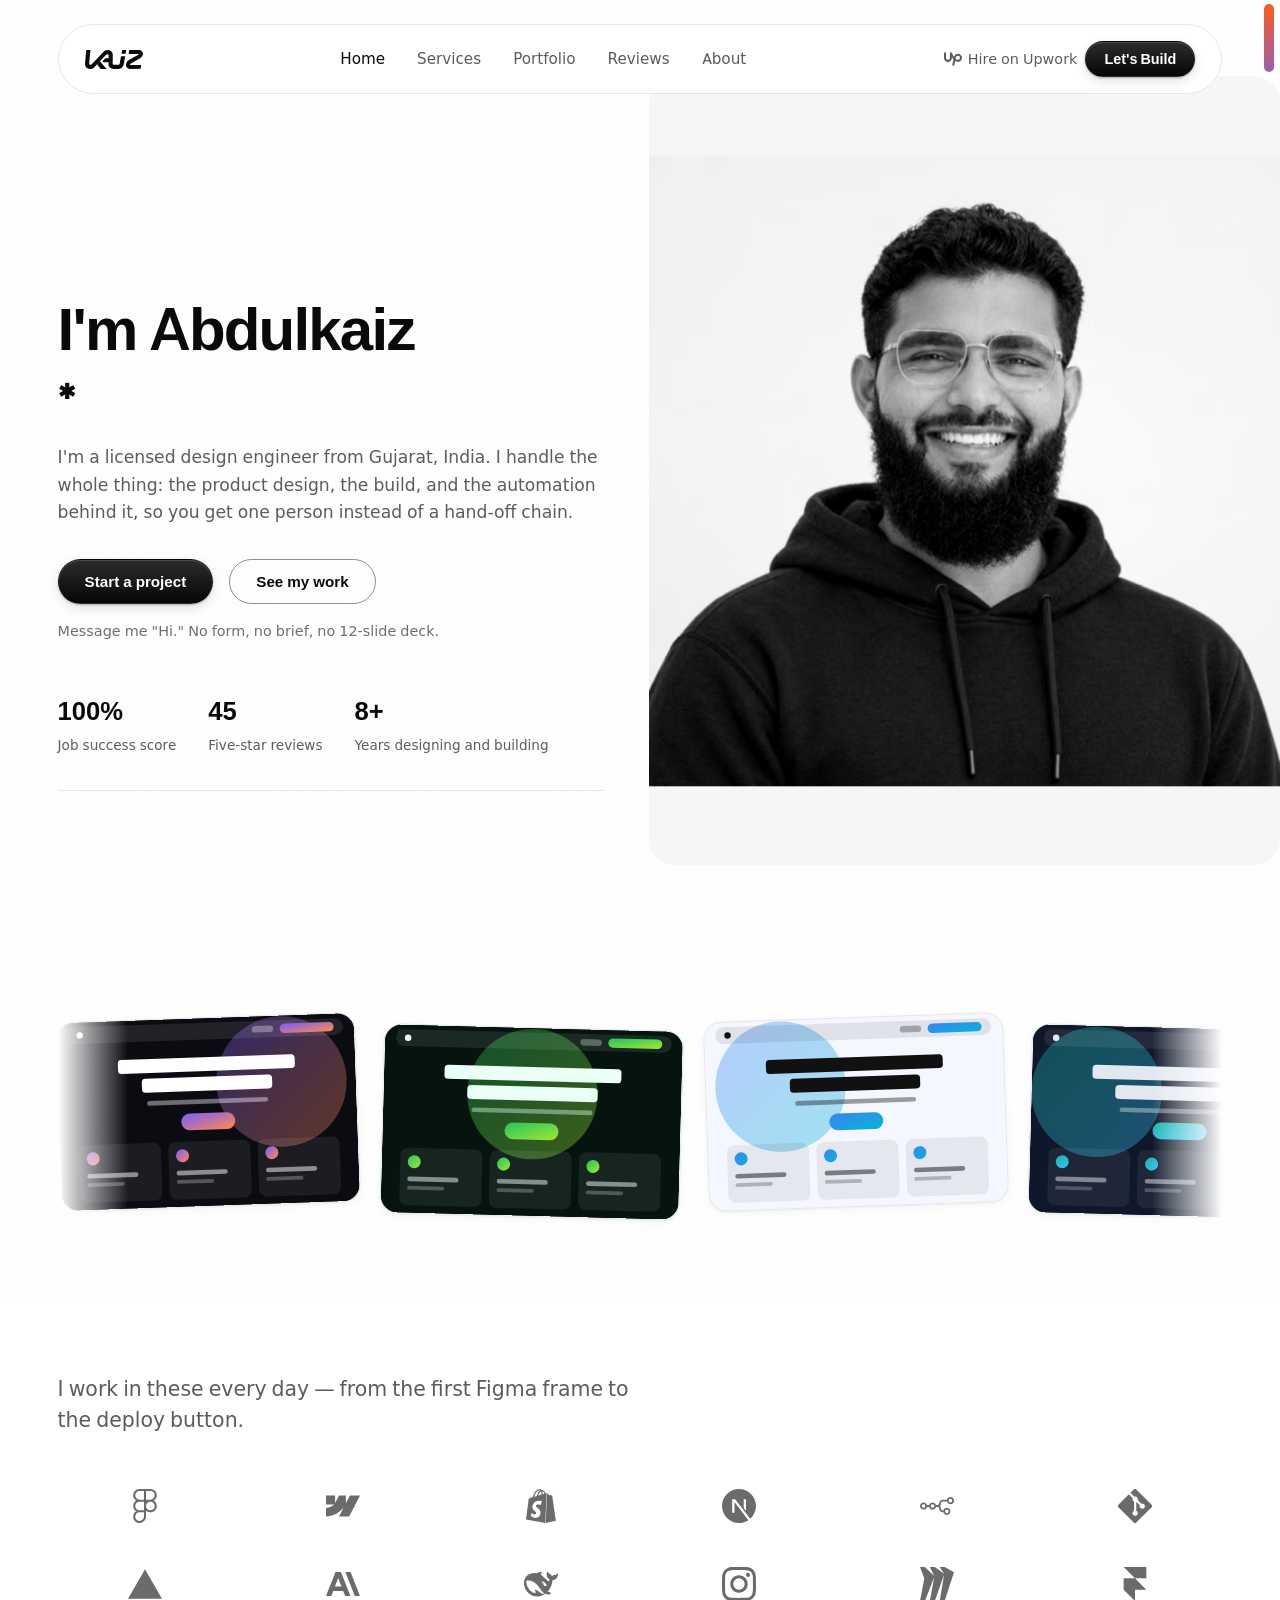
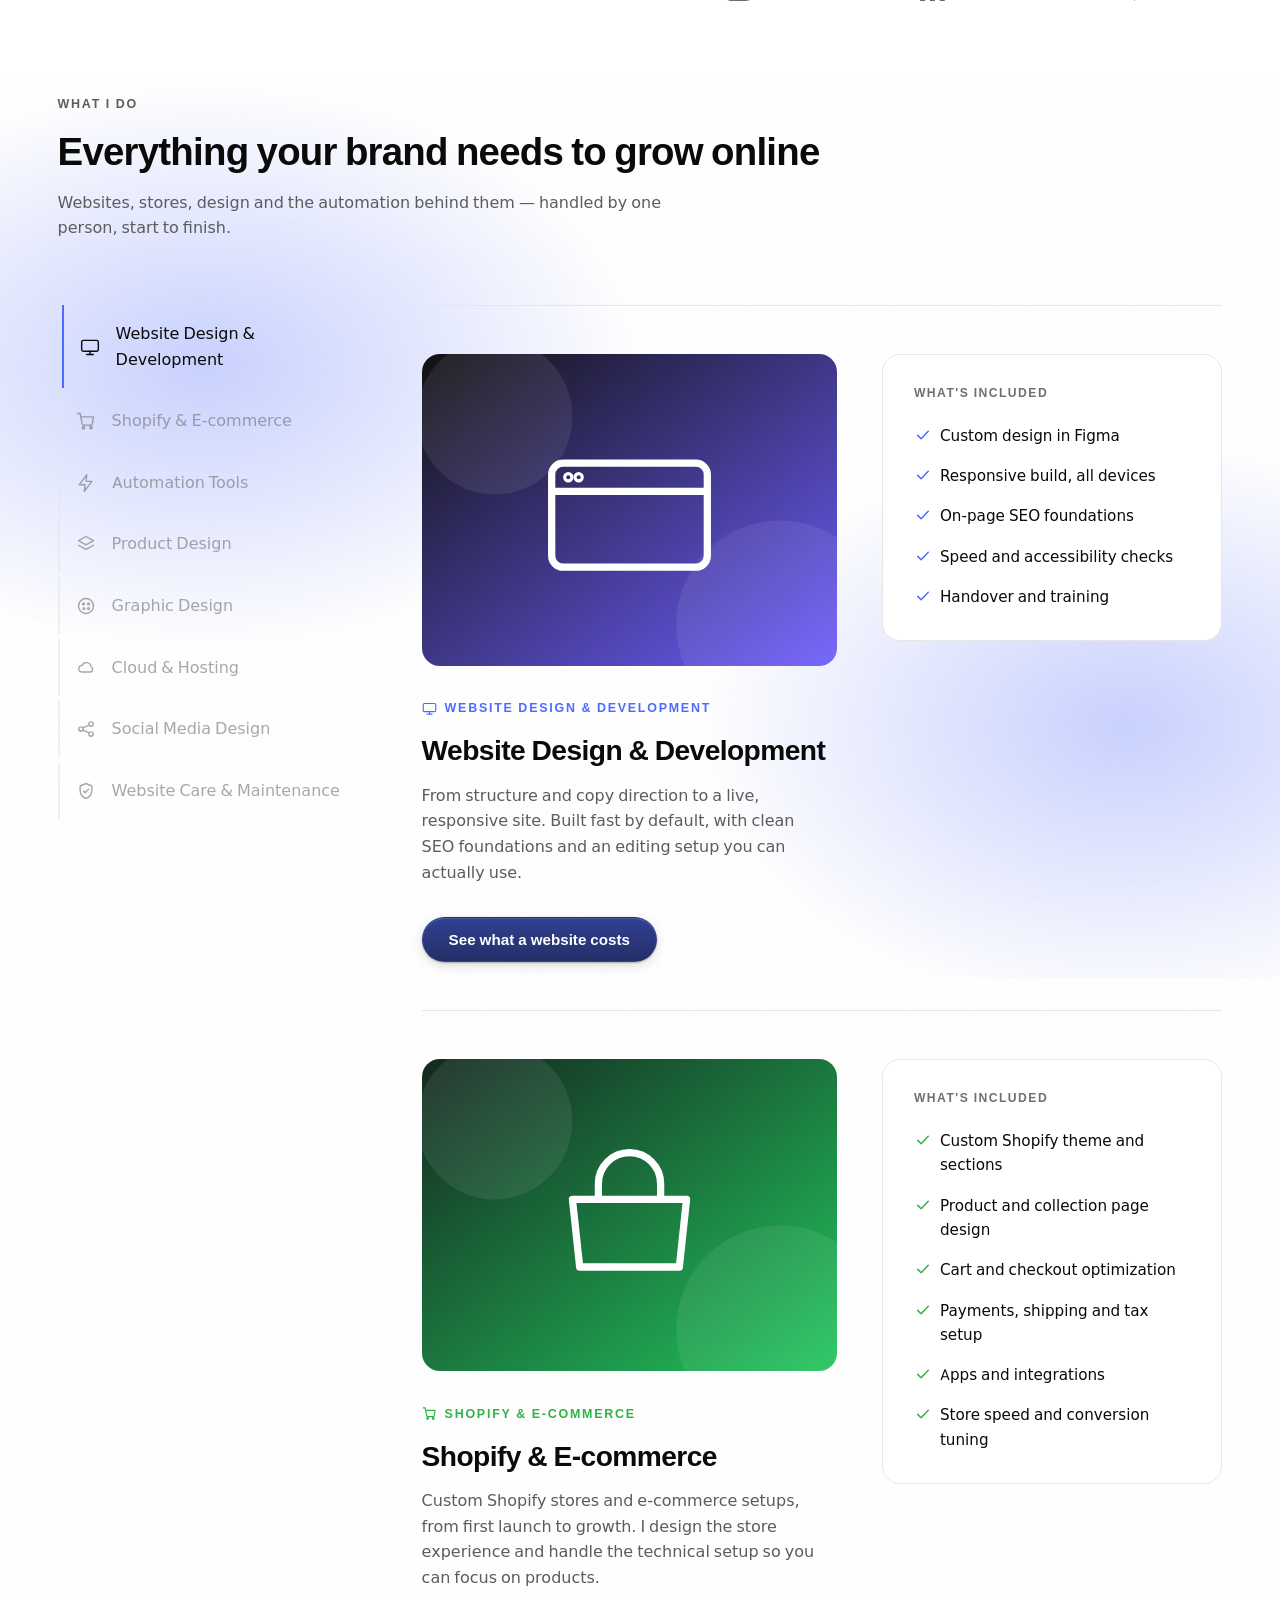
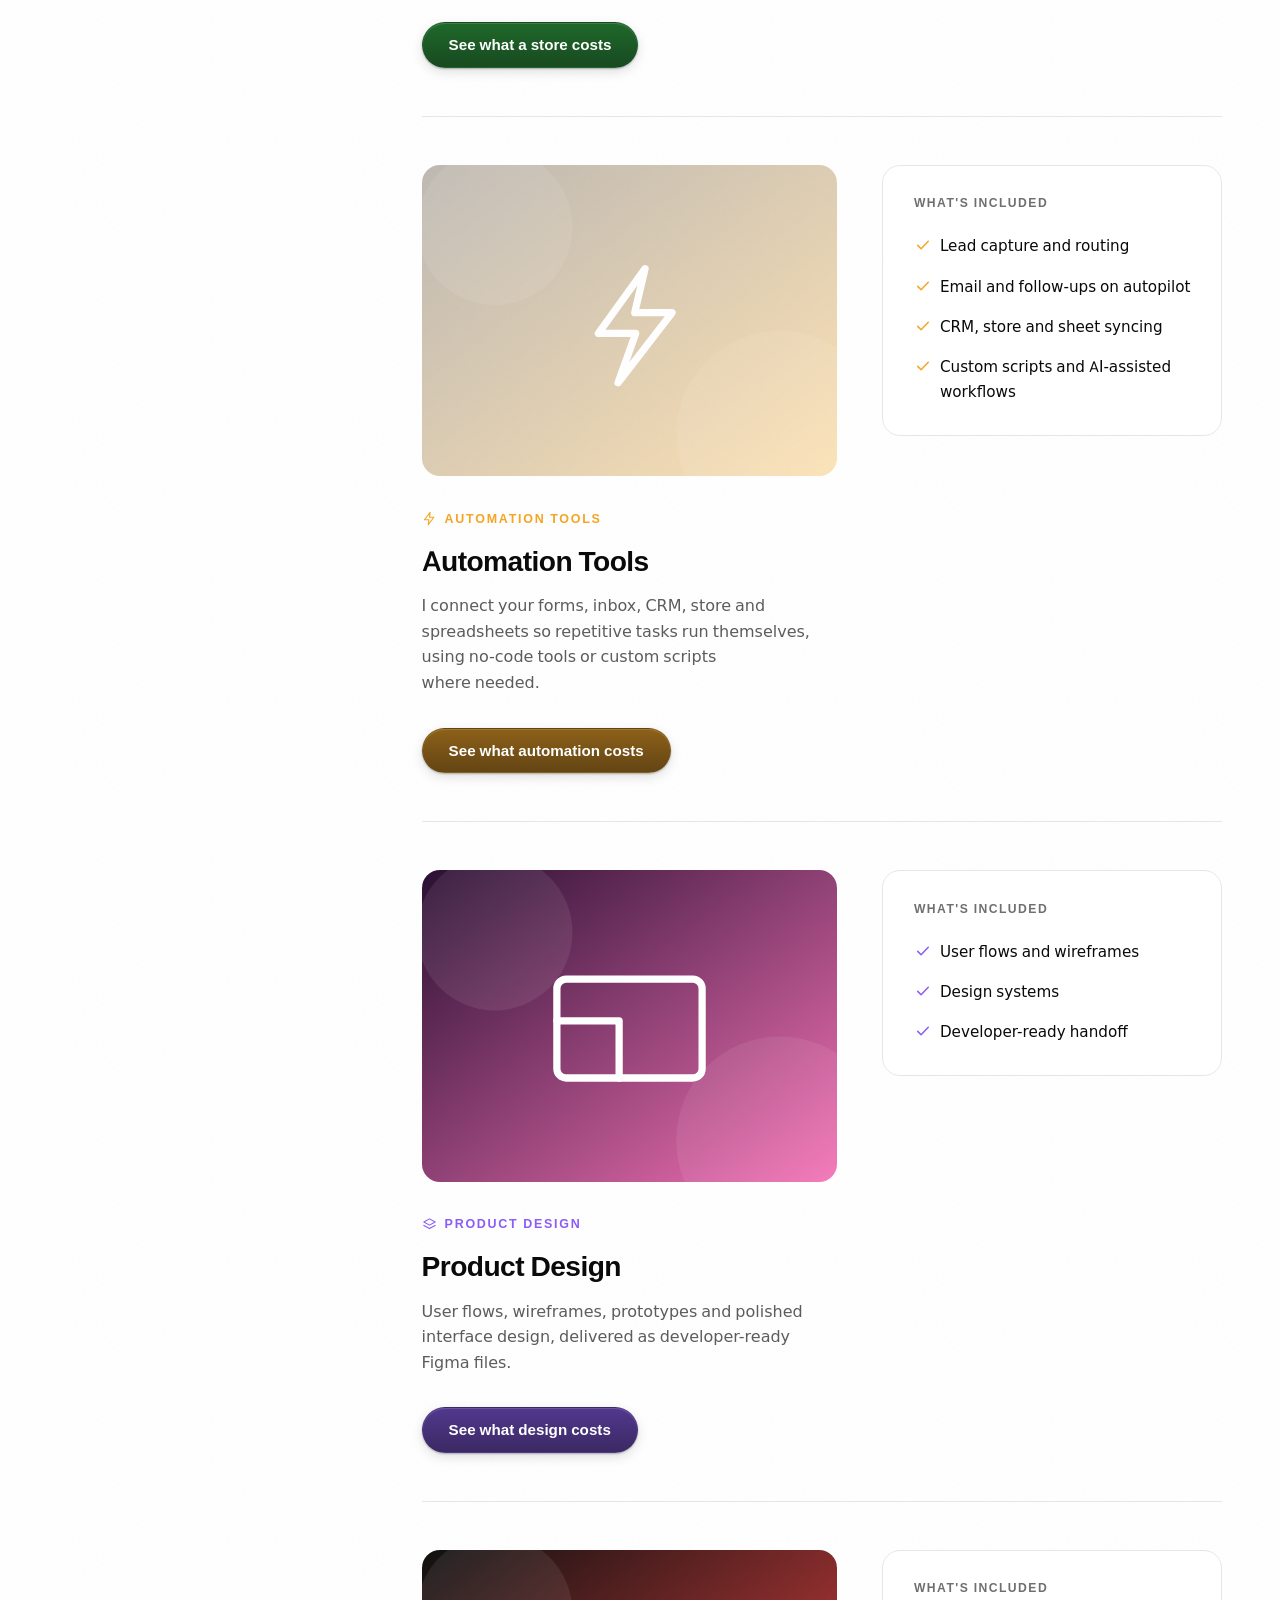
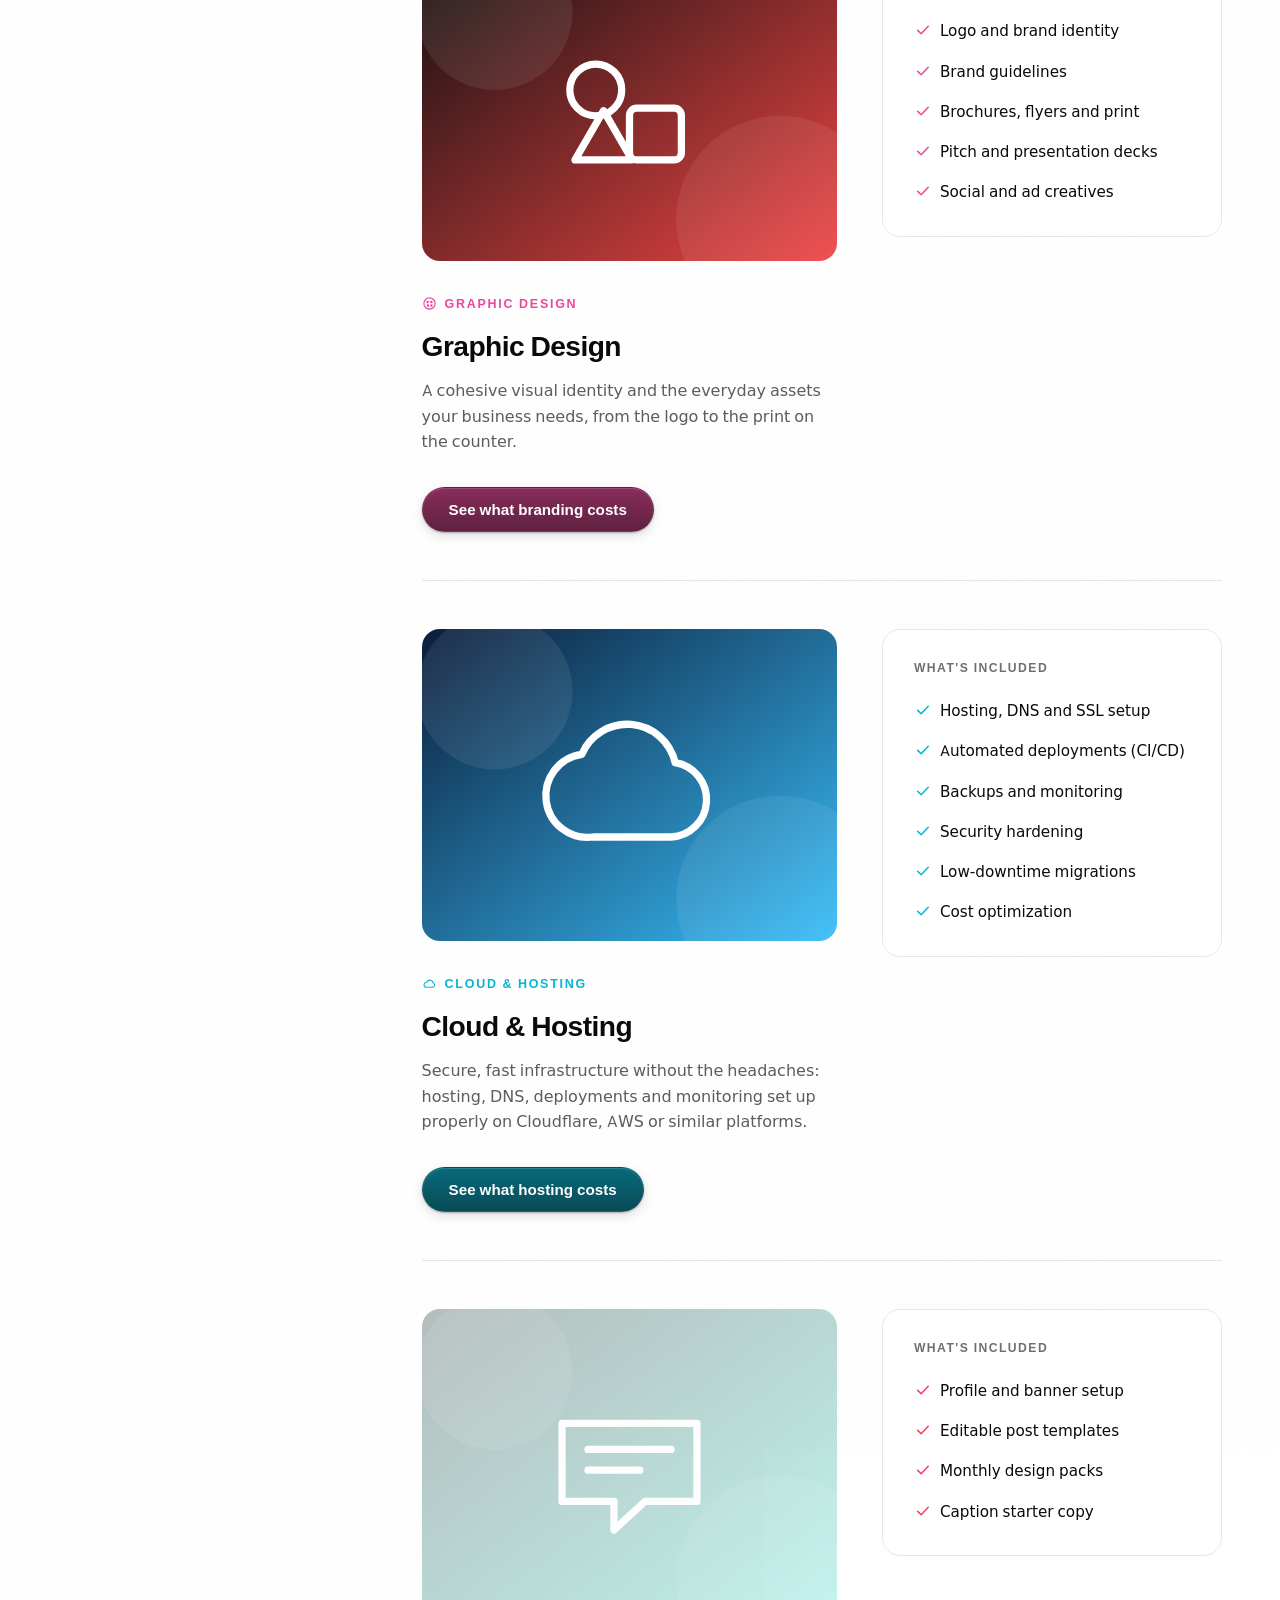
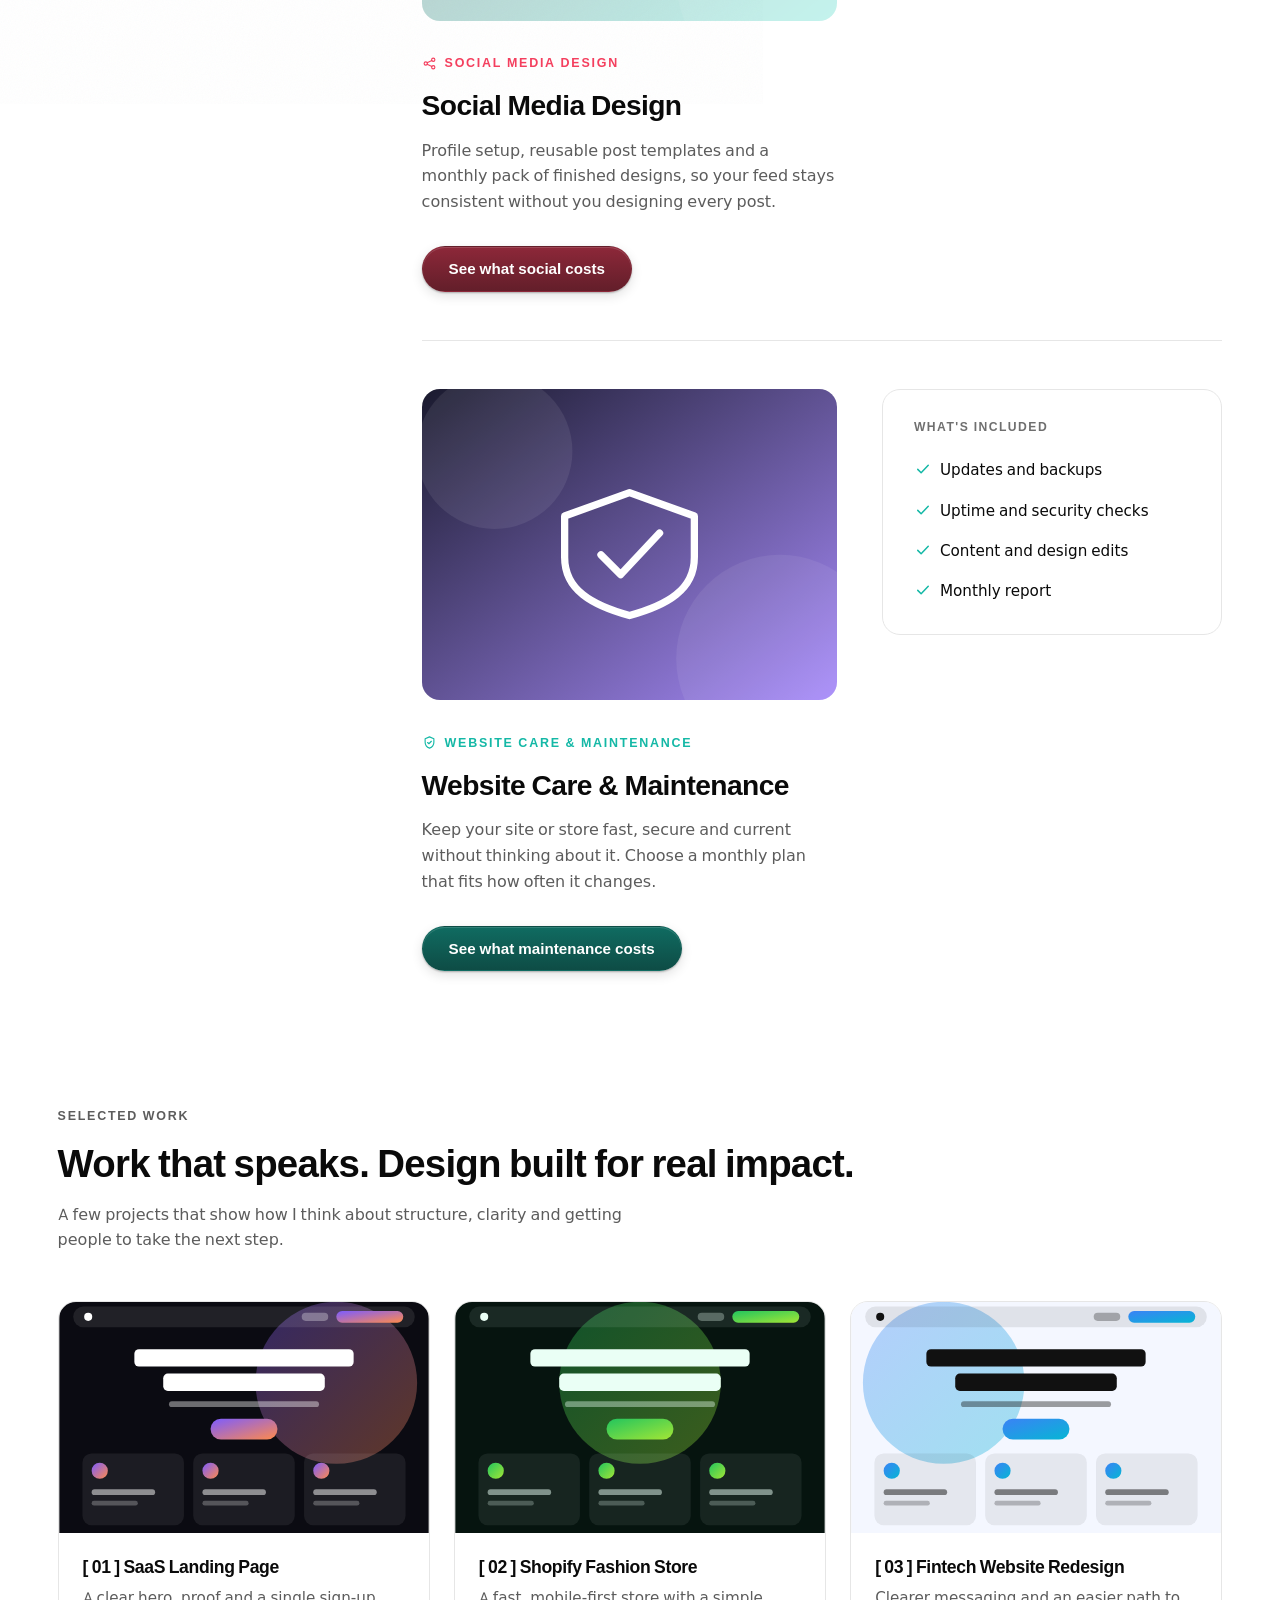
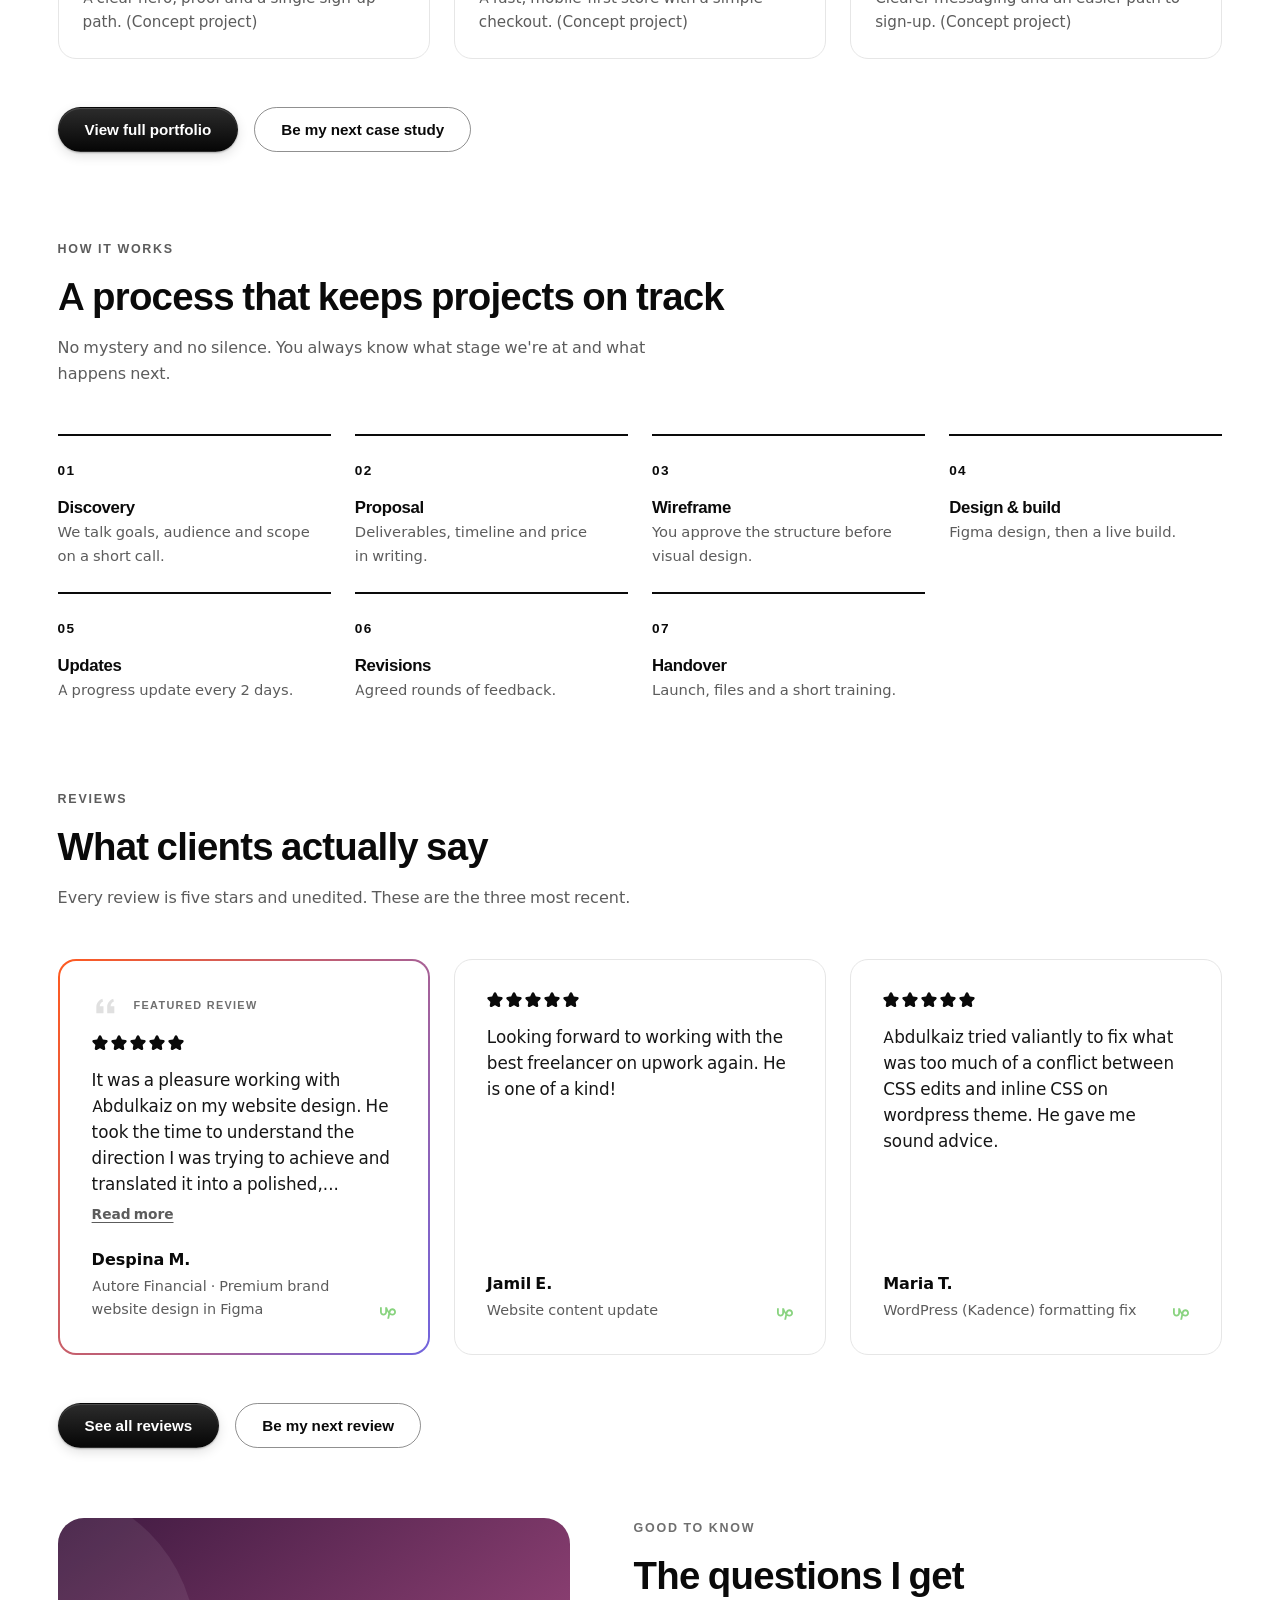
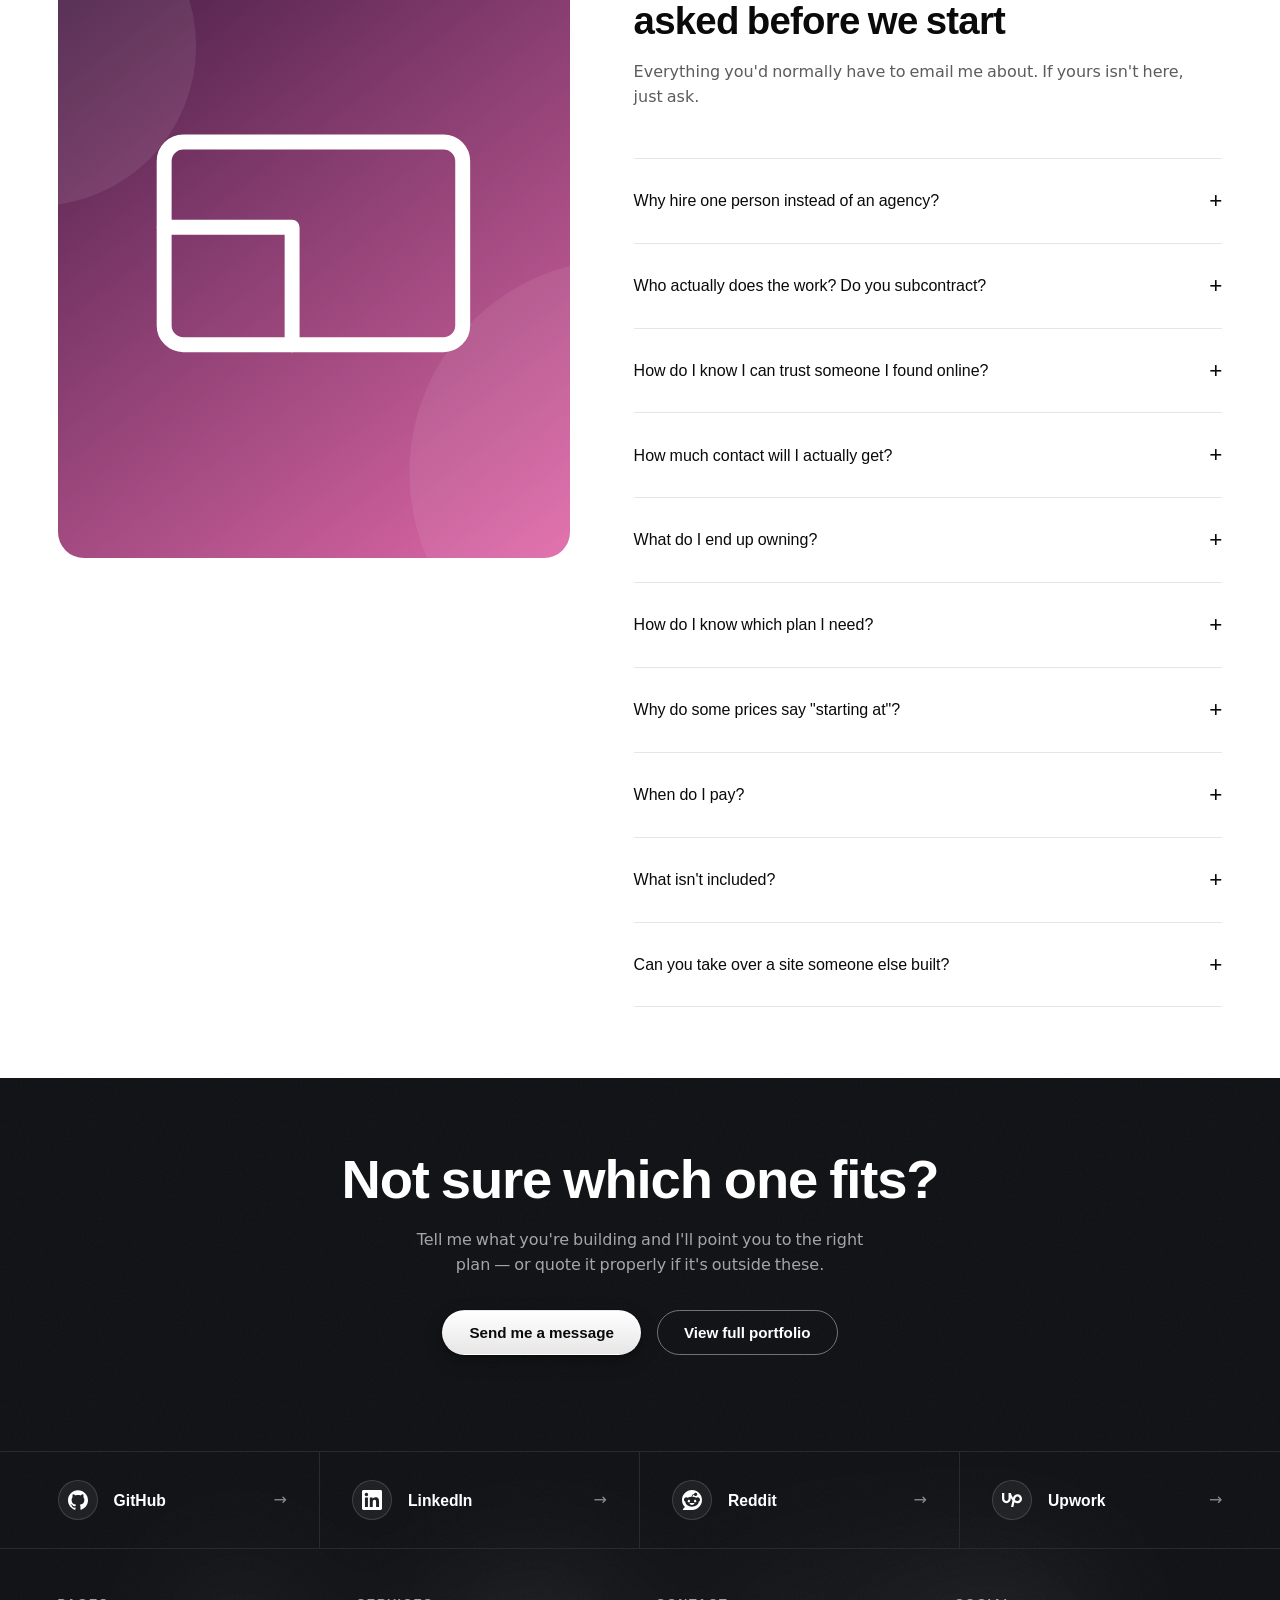
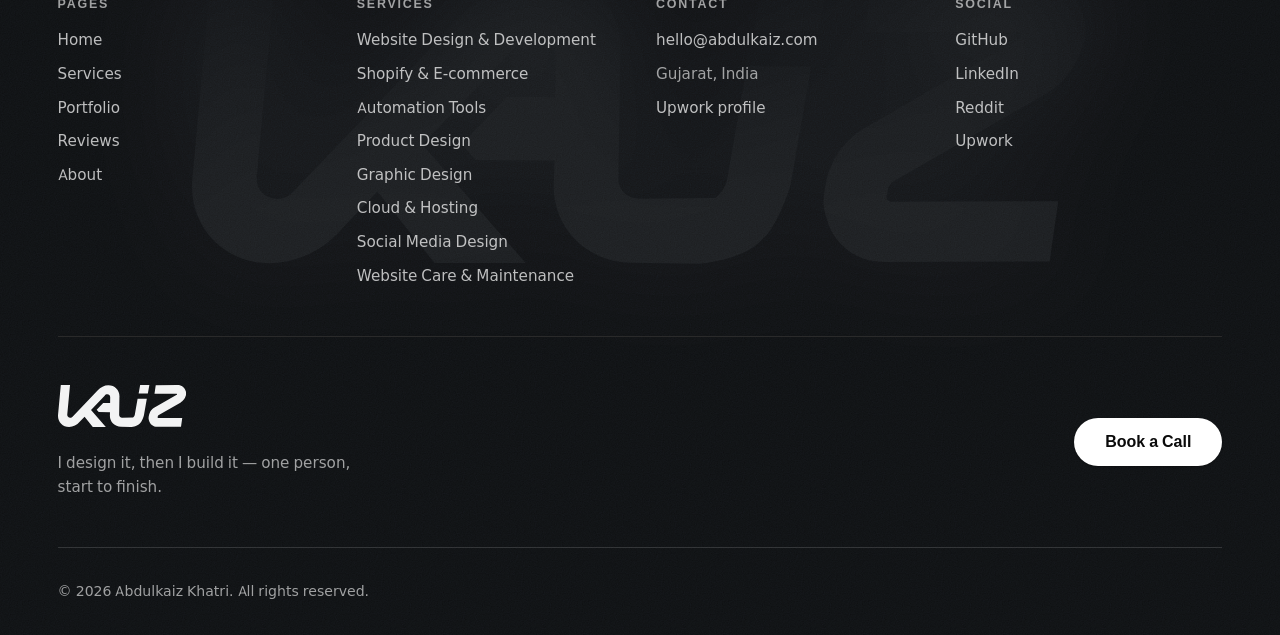
==== commit ff0e782c: "Update Upwork Link" ====
--- a/index.html
+++ b/index.html
@@ -119,7 +119,7 @@
               "addressCountry": "IN"
             },
             "sameAs": [
-              "https://www.upwork.com/freelancers/abdulkaizk",
+              "https://www.upwork.com/freelancers/~015f3c5097705a3287",
               "https://github.com/ful1e5",
               "https://www.linkedin.com/in/ful1e5/",
               "https://www.reddit.com/user/ful1e5"
@@ -163,7 +163,7 @@
         <div class="nav-cta">
           <a
             class="uplink"
-            href="https://www.upwork.com/freelancers/abdulkaizk"
+            href="https://www.upwork.com/freelancers/~015f3c5097705a3287"
             target="_blank"
             rel="noopener"
             aria-label="Hire on Upwork — opens in a new tab"
@@ -183,7 +183,7 @@
         ><a href="./#services">Services</a><a href="portfolio/">Portfolio</a
         ><a href="testimonials/">Reviews</a><a href="about/">About</a
         ><a
-          href="https://www.upwork.com/freelancers/abdulkaizk"
+          href="https://www.upwork.com/freelancers/~015f3c5097705a3287"
           target="_blank"
           rel="noopener"
           >Hire on Upwork</a
@@ -476,7 +476,7 @@
         </a>
         <a
           class="social-cell"
-          href="https://www.upwork.com/freelancers/abdulkaizk"
+          href="https://www.upwork.com/freelancers/~015f3c5097705a3287"
           target="_blank"
           rel="noopener"
           aria-label="Upwork — opens in a new tab"
@@ -530,7 +530,7 @@
             <li><span class="foot-note">Gujarat, India</span></li>
             <li>
               <a
-                href="https://www.upwork.com/freelancers/abdulkaizk"
+                href="https://www.upwork.com/freelancers/~015f3c5097705a3287"
                 target="_blank"
                 rel="noopener"
                 >Upwork profile</a
@@ -565,7 +565,7 @@
             </li>
             <li>
               <a
-                href="https://www.upwork.com/freelancers/abdulkaizk"
+                href="https://www.upwork.com/freelancers/~015f3c5097705a3287"
                 target="_blank"
                 rel="noopener"
                 >Upwork</a
